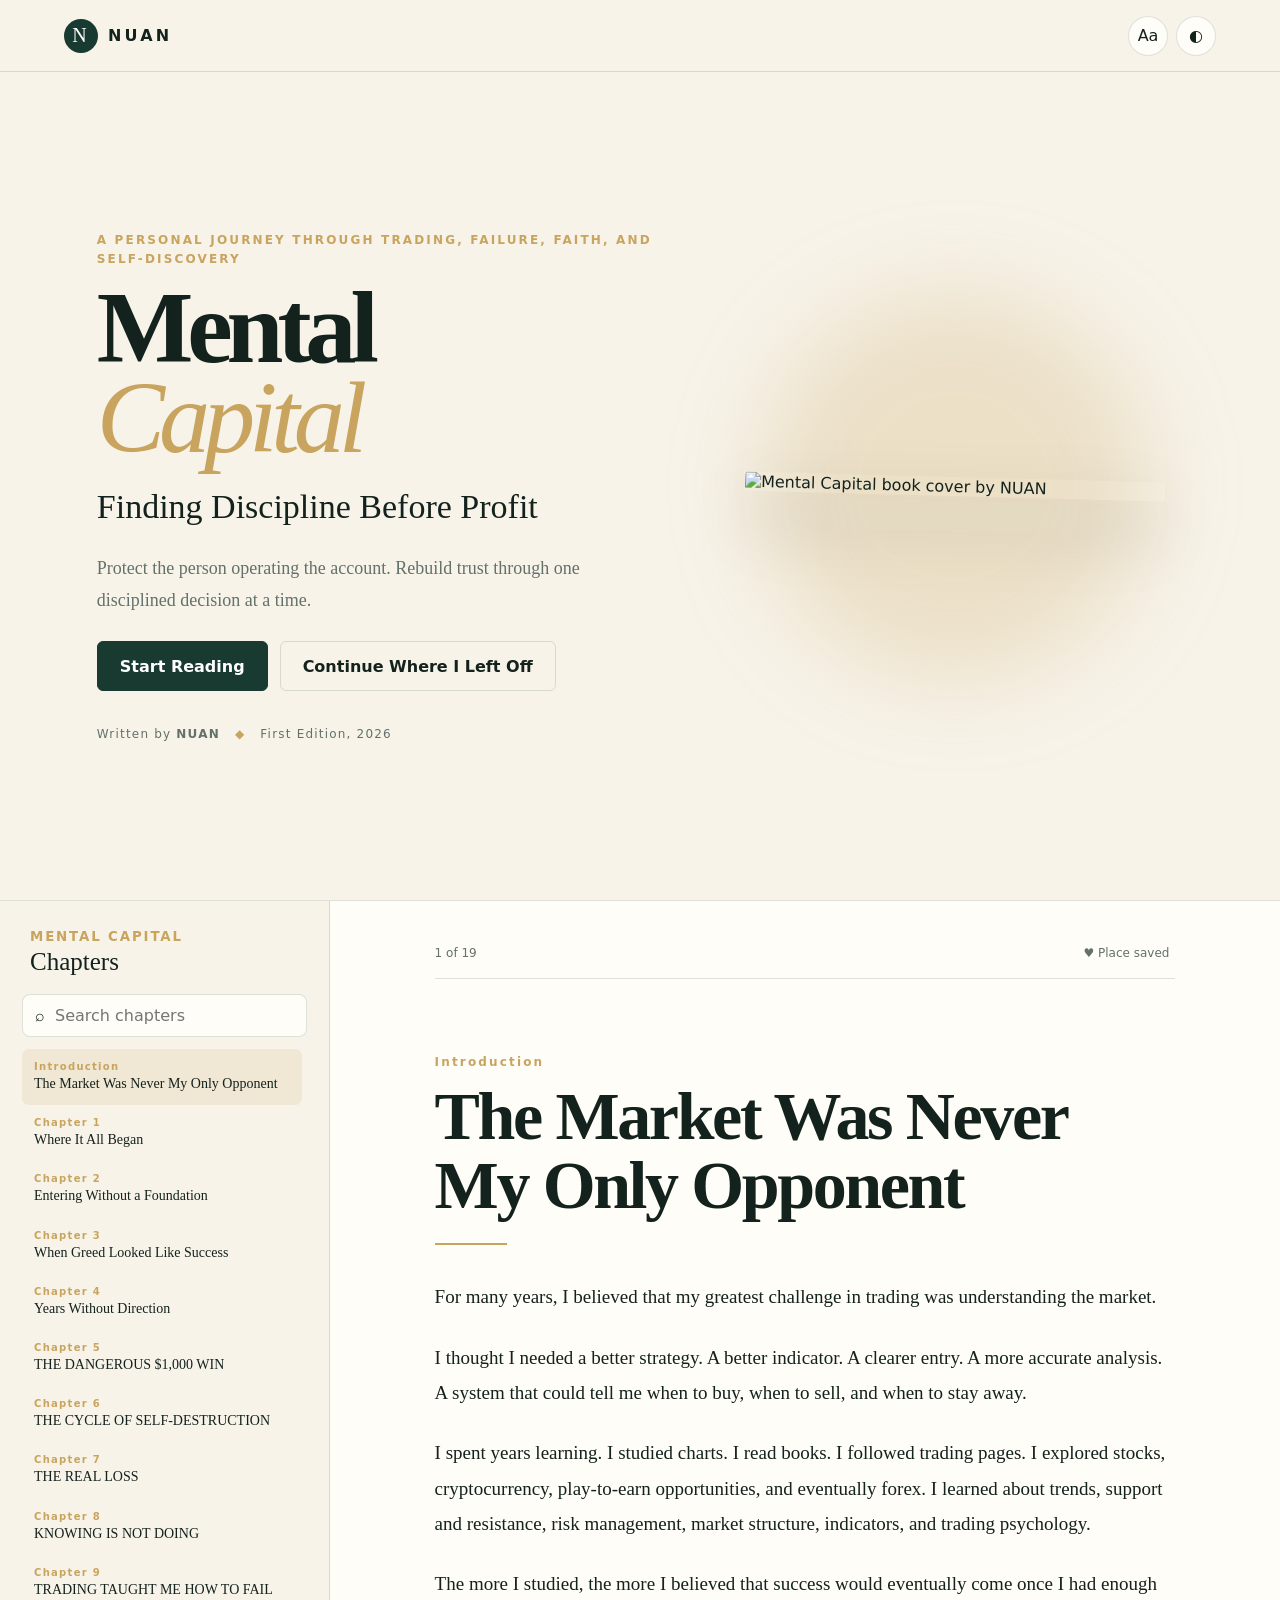
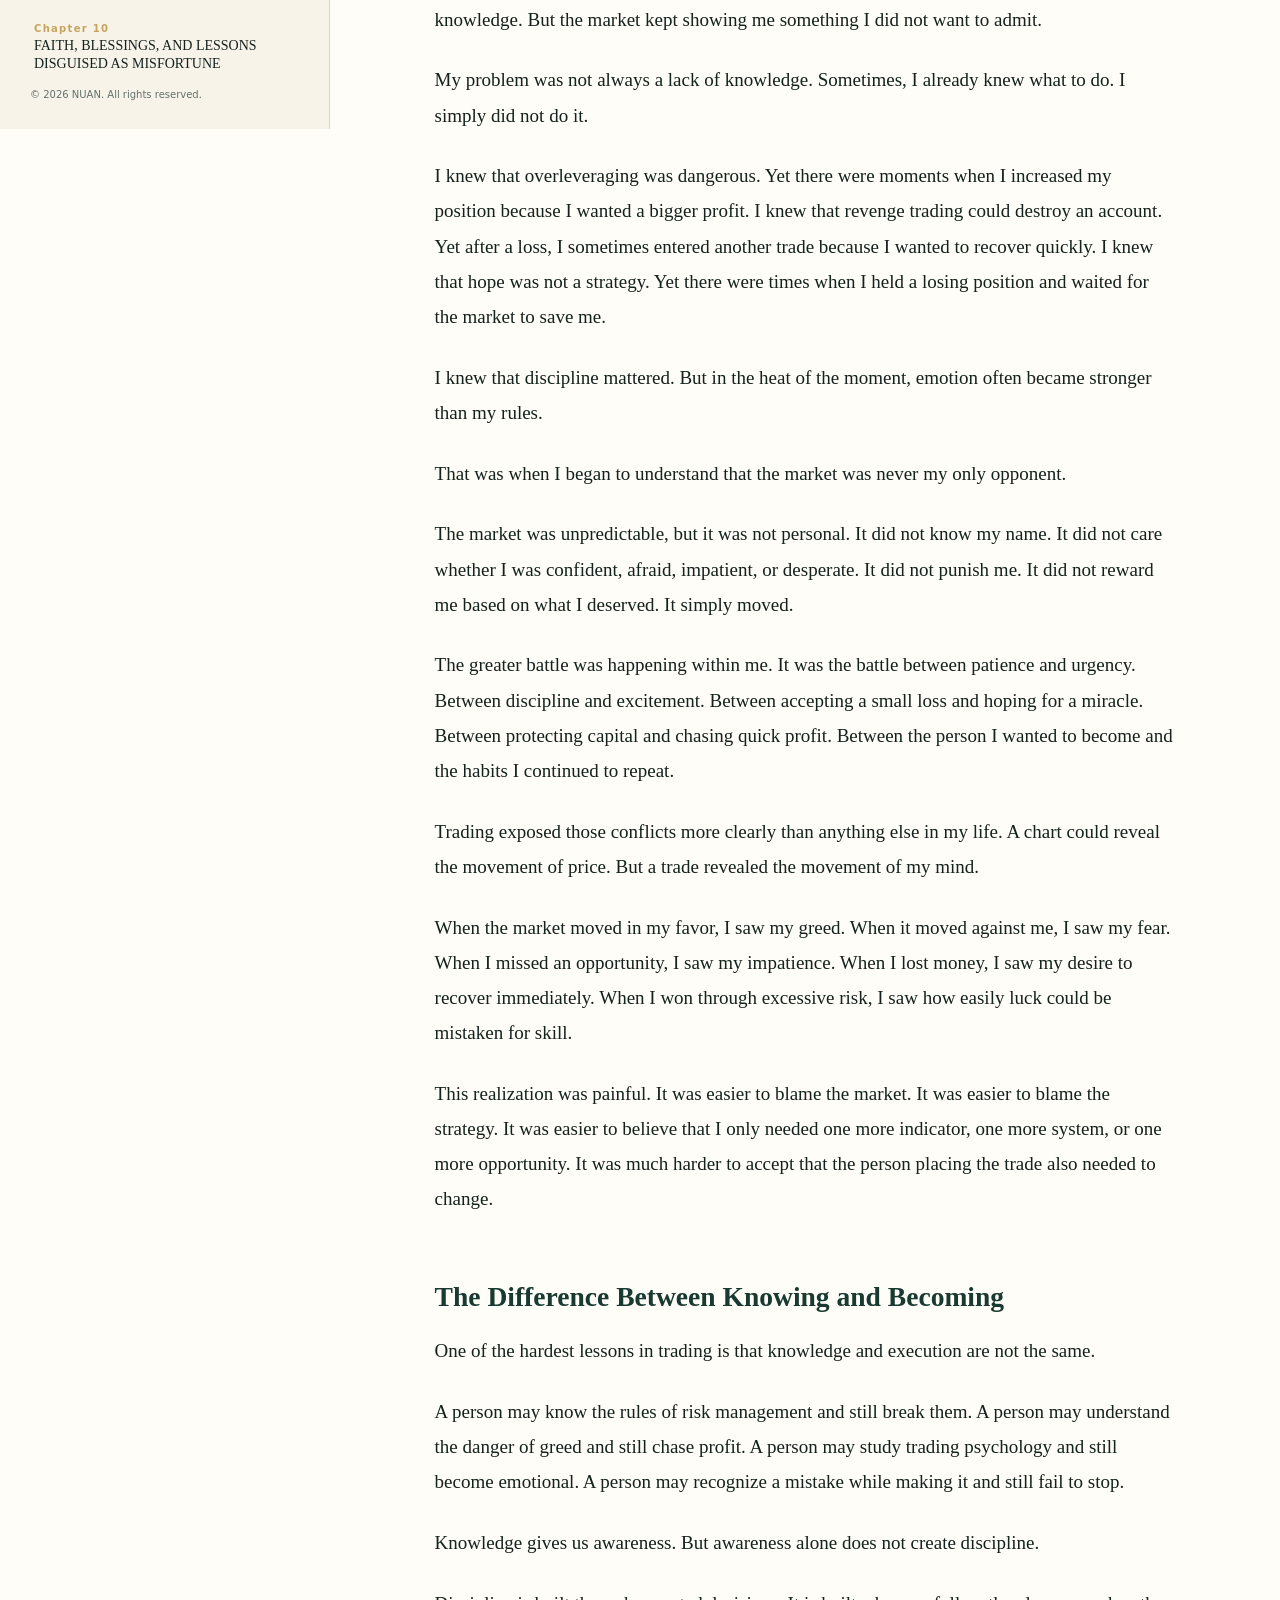
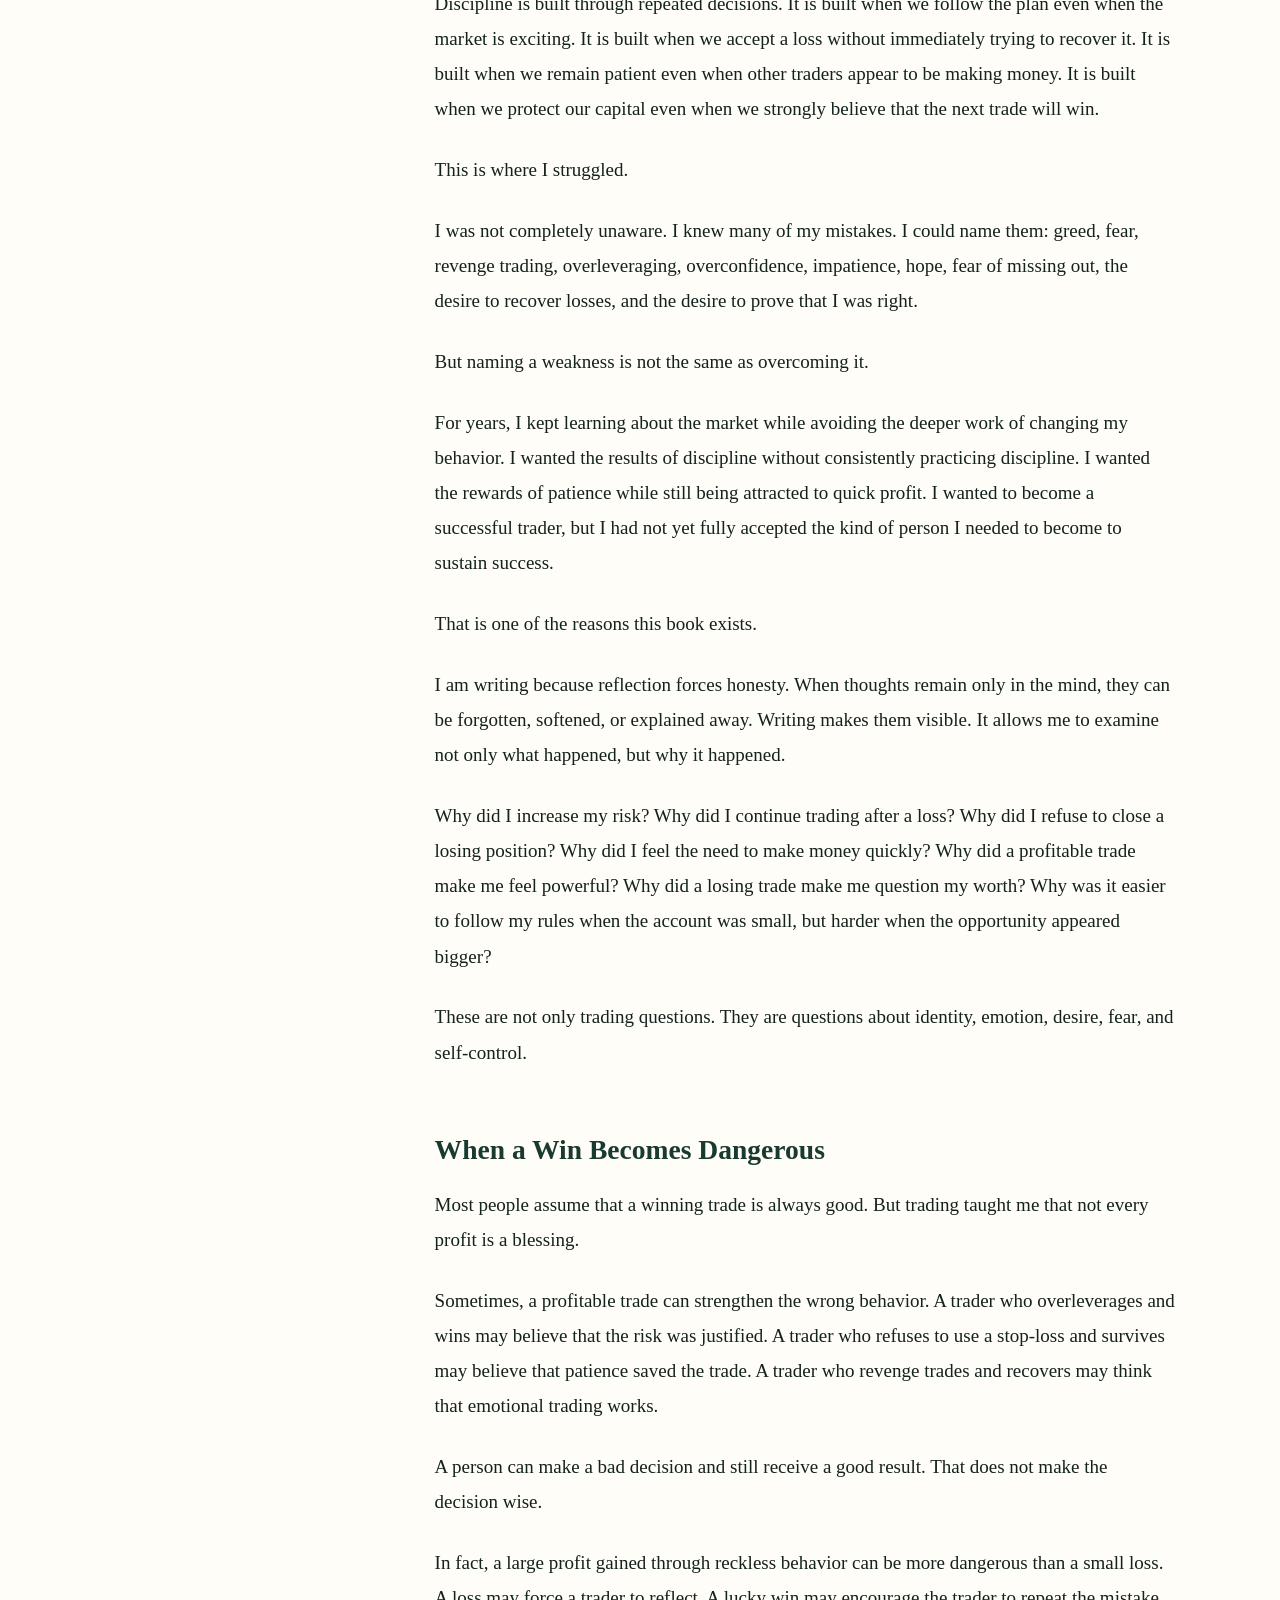
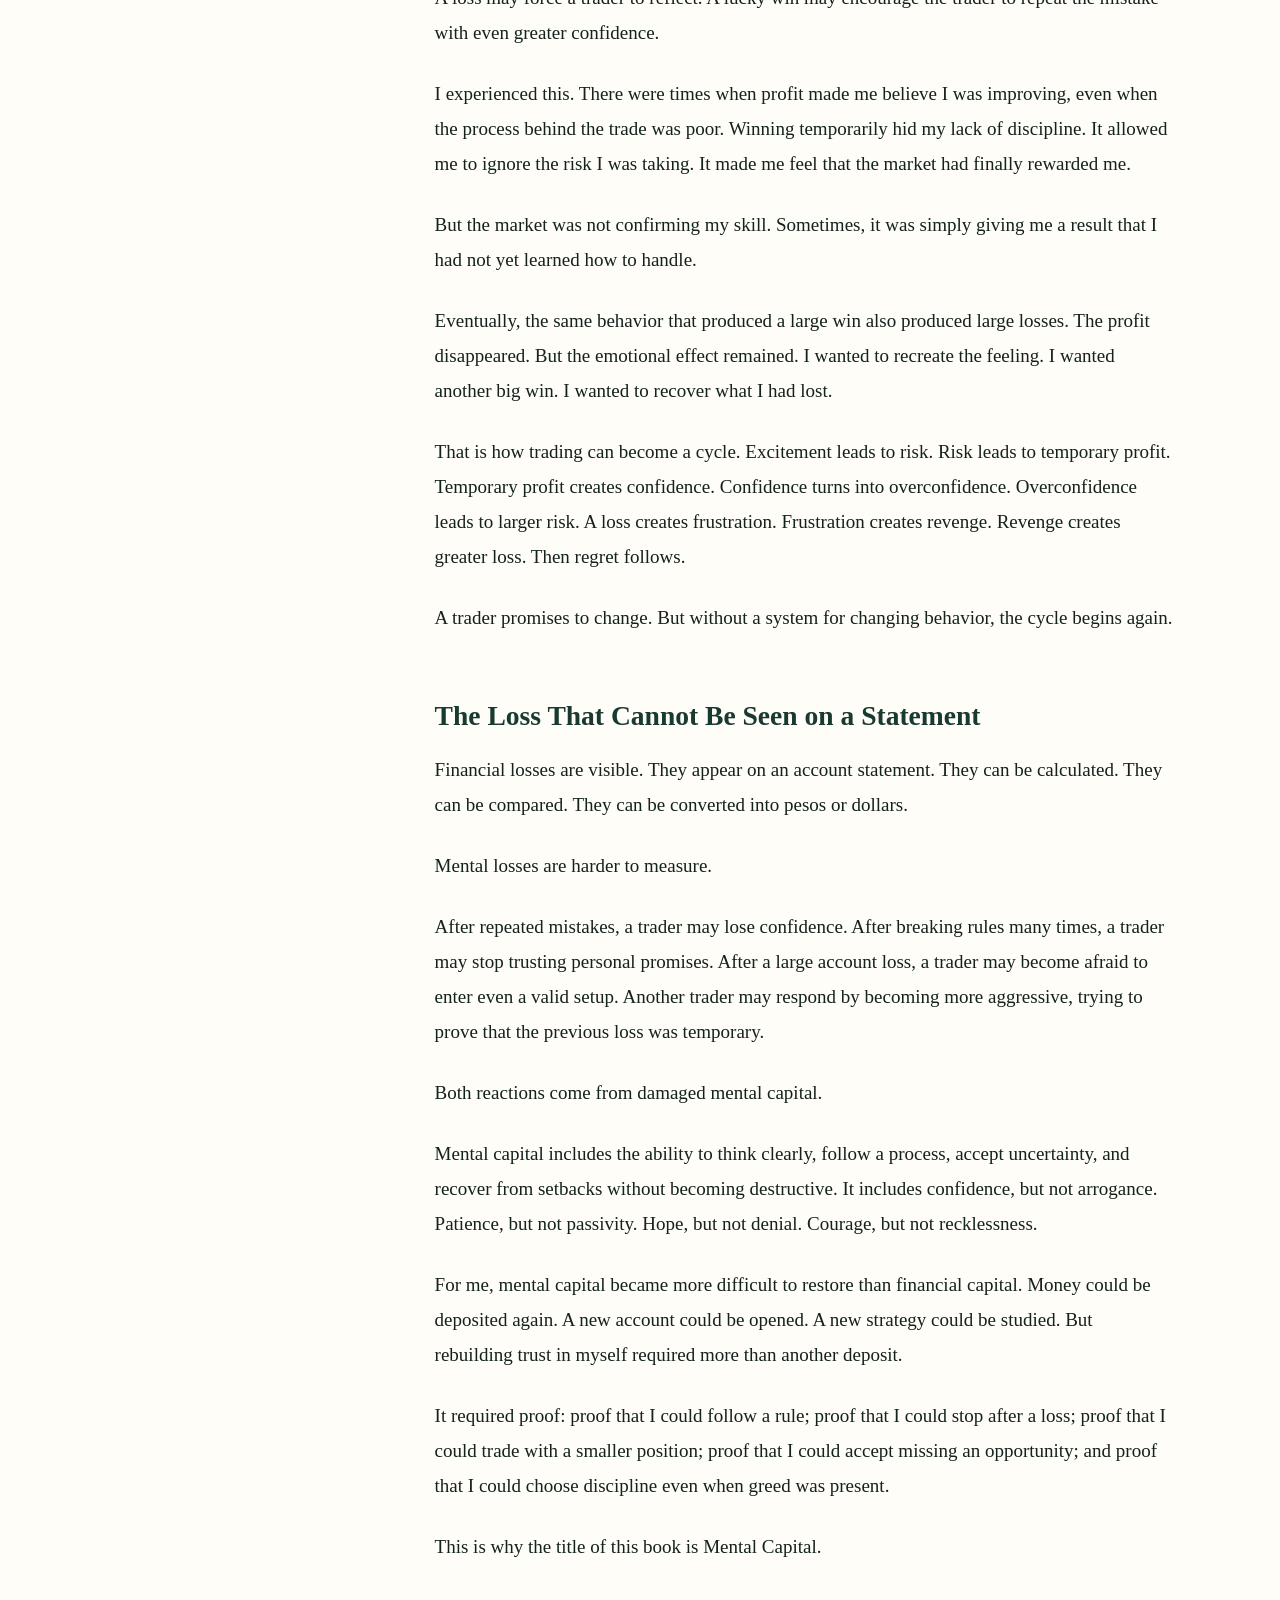
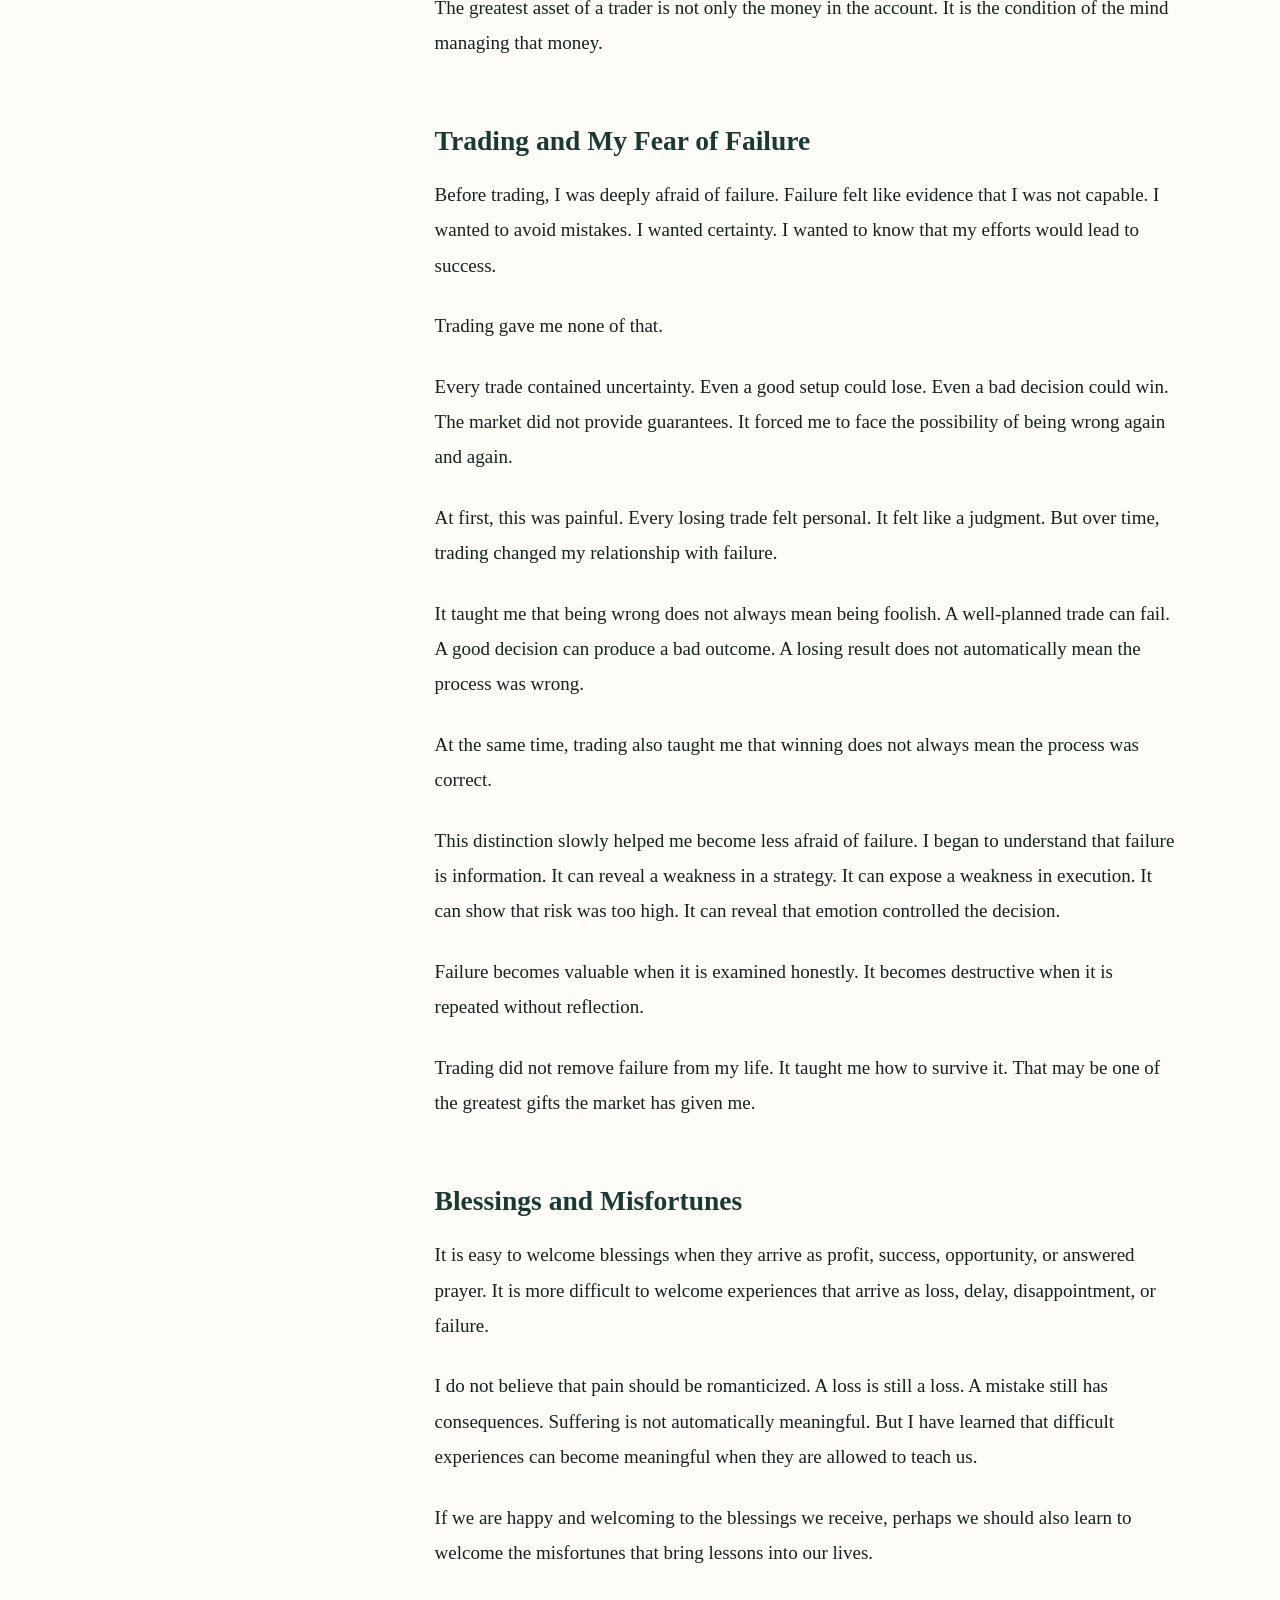
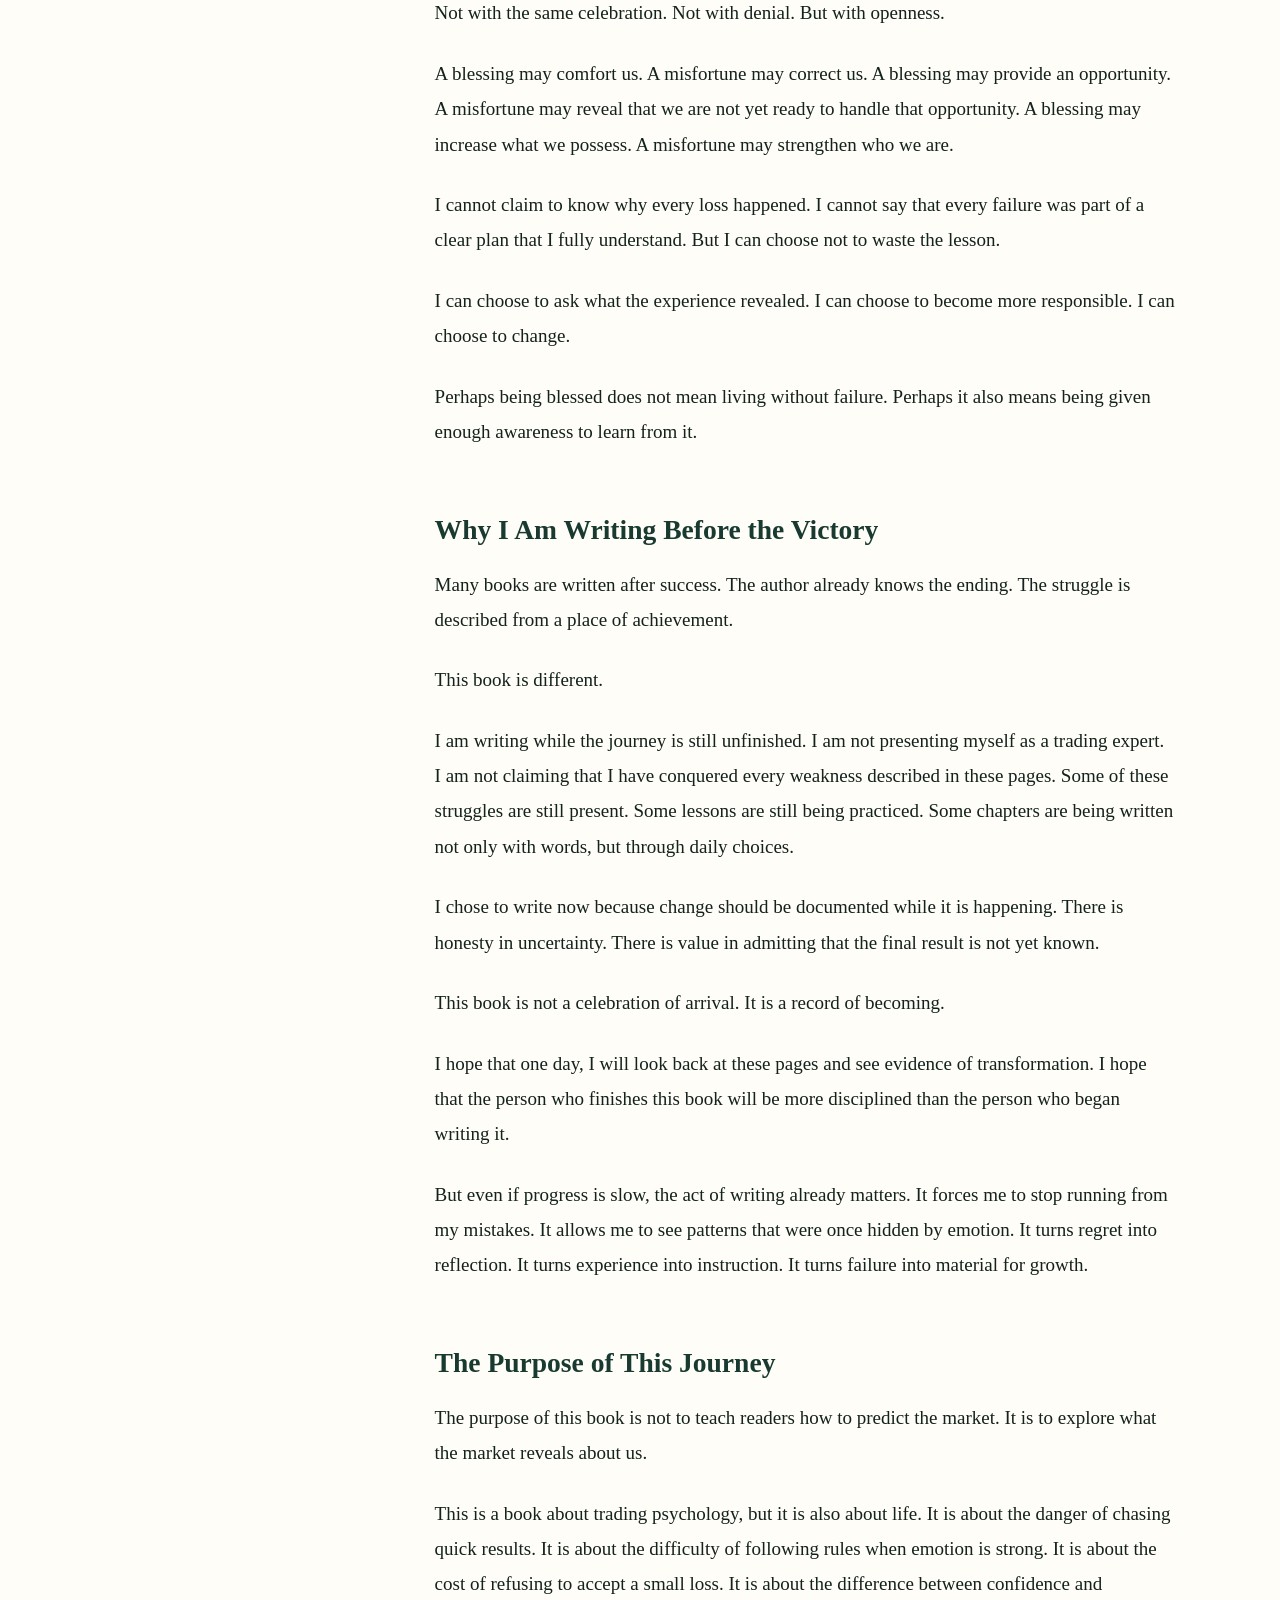
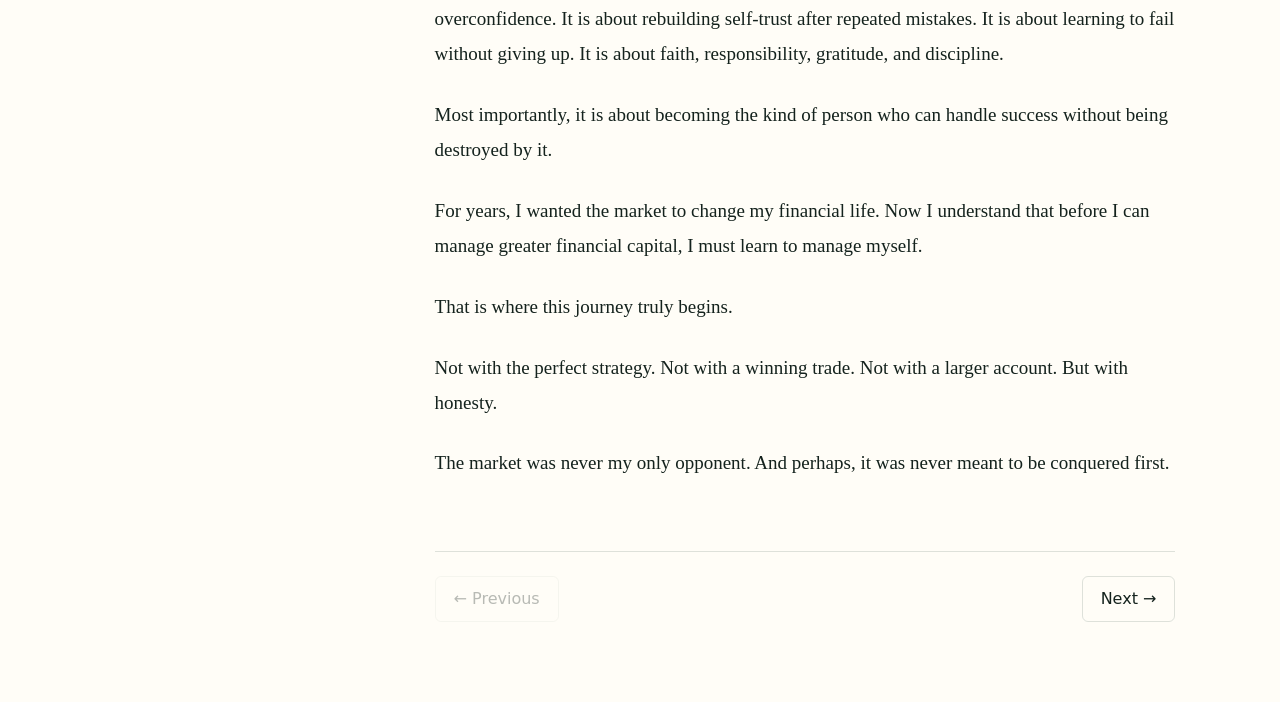
==== index.html @ dc2304c1 "Add files via upload" ====
<!doctype html>
<html lang="en">
<head>
  <meta charset="utf-8">
  <meta name="viewport" content="width=device-width,initial-scale=1">
  <meta name="theme-color" content="#152923">
  <meta name="description" content="Mental Capital: Finding Discipline Before Profit — an ebook by NUAN.">
  <title>Mental Capital — NUAN</title>
  <link rel="icon" href="assets/cover.png">
  <link rel="stylesheet" href="style.css">
</head>
<body>
  <div class="progress-track"><span id="readingProgress"></span></div>
  <header class="topbar">
    <button class="icon-button mobile-only" id="menuButton" aria-label="Open chapters">☰</button>
    <a class="brand" href="#home"><span>N</span><strong>NUAN</strong></a>
    <div class="top-actions">
      <button class="text-button" id="fontButton" aria-label="Change text size">Aa</button>
      <button class="icon-button" id="themeButton" aria-label="Toggle dark mode">◐</button>
    </div>
  </header>

  <main>
    <section class="hero" id="home">
      <div class="hero-copy">
        <p class="eyebrow">A PERSONAL JOURNEY THROUGH TRADING, FAILURE, FAITH, AND SELF-DISCOVERY</p>
        <h1>Mental <em>Capital</em></h1>
        <h2>Finding Discipline Before Profit</h2>
        <p class="hero-lead">Protect the person operating the account. Rebuild trust through one disciplined decision at a time.</p>
        <div class="hero-actions">
          <button class="primary-button" id="startReading">Start Reading</button>
          <button class="secondary-button" id="continueReading">Continue Where I Left Off</button>
        </div>
        <p class="author-line">Written by <strong>NUAN</strong> <span>◆</span> First Edition, 2026</p>
      </div>
      <div class="cover-wrap">
        <div class="cover-glow"></div>
        <img src="assets/cover.png" alt="Mental Capital book cover by NUAN">
      </div>
    </section>

    <section class="reader-shell" id="reader">
      <aside class="sidebar" id="sidebar">
        <div class="sidebar-head">
          <div><small>MENTAL CAPITAL</small><strong>Chapters</strong></div>
          <button class="icon-button mobile-only" id="closeMenu" aria-label="Close chapters">×</button>
        </div>
        <label class="search"><span>⌕</span><input id="searchInput" type="search" placeholder="Search chapters"></label>
        <nav id="toc"><button class="toc-item active" data-index="0">
          <span>Introduction</span>
          <strong>The Market Was Never My Only Opponent</strong>
        </button>
<button class="toc-item" data-index="1">
          <span>Chapter 1</span>
          <strong>Where It All Began</strong>
        </button>
<button class="toc-item" data-index="2">
          <span>Chapter 2</span>
          <strong>Entering Without a Foundation</strong>
        </button>
<button class="toc-item" data-index="3">
          <span>Chapter 3</span>
          <strong>When Greed Looked Like Success</strong>
        </button>
<button class="toc-item" data-index="4">
          <span>Chapter 4</span>
          <strong>Years Without Direction</strong>
        </button>
<button class="toc-item" data-index="5">
          <span>Chapter 5</span>
          <strong>THE DANGEROUS $1,000 WIN</strong>
        </button>
<button class="toc-item" data-index="6">
          <span>Chapter 6</span>
          <strong>THE CYCLE OF SELF-DESTRUCTION</strong>
        </button>
<button class="toc-item" data-index="7">
          <span>Chapter 7</span>
          <strong>THE REAL LOSS</strong>
        </button>
<button class="toc-item" data-index="8">
          <span>Chapter 8</span>
          <strong>KNOWING IS NOT DOING</strong>
        </button>
<button class="toc-item" data-index="9">
          <span>Chapter 9</span>
          <strong>TRADING TAUGHT ME HOW TO FAIL</strong>
        </button>
<button class="toc-item" data-index="10">
          <span>Chapter 10</span>
          <strong>FAITH, BLESSINGS, AND LESSONS DISGUISED AS MISFORTUNE</strong>
        </button>
<button class="toc-item" data-index="11">
          <span>Chapter 11</span>
          <strong>THE DECISION TO PAUSE</strong>
        </button>
<button class="toc-item" data-index="12">
          <span>Chapter 12</span>
          <strong>REDEFINING A WINNING TRADE</strong>
        </button>
<button class="toc-item" data-index="13">
          <span>Chapter 13</span>
          <strong>PROTECTING CAPITAL FROM THE PERSON HOLDING THE ACCOUNT</strong>
        </button>
<button class="toc-item" data-index="14">
          <span>Chapter 14</span>
          <strong>THE TRADER I AM BECOMING</strong>
        </button>
<button class="toc-item" data-index="15">
          <span>Epilogue</span>
          <strong>This Journey Is Still Being Written</strong>
        </button>
<button class="toc-item" data-index="16">
          <span>Back Matter</span>
          <strong>Reflection Journal &amp; Trading Commitment</strong>
        </button>
<button class="toc-item" data-index="17">
          <span>Acknowledgments</span>
          <strong>Acknowledgments</strong>
        </button>
<button class="toc-item" data-index="18">
          <span>About The Author</span>
          <strong>About The Author</strong>
        </button></nav>
        <p class="copyright">© 2026 NUAN. All rights reserved.</p>
      </aside>
      <div class="reading-panel">
        <div class="reader-toolbar">
          <span id="chapterCounter">1 of 19</span>
          <button id="bookmarkButton" class="bookmark-button">♡ Save place</button>
        </div>
        <div id="bookContent"><article class="book-section active" id="introduction" data-index="0">
              <header class="chapter-header">
                <span>Introduction</span>
                <h2>The Market Was Never My Only Opponent</h2>
                <i></i>
              </header>
              <div class="chapter-body"><p>For many years, I believed that my greatest challenge in trading was understanding the market.</p><p>I thought I needed a better strategy. A better indicator. A clearer entry. A more accurate analysis. A system that could tell me when to buy, when to sell, and when to stay away.</p><p>I spent years learning. I studied charts. I read books. I followed trading pages. I explored stocks, cryptocurrency, play-to-earn opportunities, and eventually forex. I learned about trends, support and resistance, risk management, market structure, indicators, and trading psychology.</p><p>The more I studied, the more I believed that success would eventually come once I had enough knowledge. But the market kept showing me something I did not want to admit.</p><p>My problem was not always a lack of knowledge. Sometimes, I already knew what to do. I simply did not do it.</p><p>I knew that overleveraging was dangerous. Yet there were moments when I increased my position because I wanted a bigger profit. I knew that revenge trading could destroy an account. Yet after a loss, I sometimes entered another trade because I wanted to recover quickly. I knew that hope was not a strategy. Yet there were times when I held a losing position and waited for the market to save me.</p><p>I knew that discipline mattered. But in the heat of the moment, emotion often became stronger than my rules.</p><p>That was when I began to understand that the market was never my only opponent.</p><p>The market was unpredictable, but it was not personal. It did not know my name. It did not care whether I was confident, afraid, impatient, or desperate. It did not punish me. It did not reward me based on what I deserved. It simply moved.</p><p>The greater battle was happening within me. It was the battle between patience and urgency. Between discipline and excitement. Between accepting a small loss and hoping for a miracle. Between protecting capital and chasing quick profit. Between the person I wanted to become and the habits I continued to repeat.</p><p>Trading exposed those conflicts more clearly than anything else in my life. A chart could reveal the movement of price. But a trade revealed the movement of my mind.</p><p>When the market moved in my favor, I saw my greed. When it moved against me, I saw my fear. When I missed an opportunity, I saw my impatience. When I lost money, I saw my desire to recover immediately. When I won through excessive risk, I saw how easily luck could be mistaken for skill.</p><p>This realization was painful. It was easier to blame the market. It was easier to blame the strategy. It was easier to believe that I only needed one more indicator, one more system, or one more opportunity. It was much harder to accept that the person placing the trade also needed to change.</p><h3>The Difference Between Knowing and Becoming</h3><p>One of the hardest lessons in trading is that knowledge and execution are not the same.</p><p>A person may know the rules of risk management and still break them. A person may understand the danger of greed and still chase profit. A person may study trading psychology and still become emotional. A person may recognize a mistake while making it and still fail to stop.</p><p>Knowledge gives us awareness. But awareness alone does not create discipline.</p><p>Discipline is built through repeated decisions. It is built when we follow the plan even when the market is exciting. It is built when we accept a loss without immediately trying to recover it. It is built when we remain patient even when other traders appear to be making money. It is built when we protect our capital even when we strongly believe that the next trade will win.</p><p>This is where I struggled.</p><p>I was not completely unaware. I knew many of my mistakes. I could name them: greed, fear, revenge trading, overleveraging, overconfidence, impatience, hope, fear of missing out, the desire to recover losses, and the desire to prove that I was right.</p><p>But naming a weakness is not the same as overcoming it.</p><p>For years, I kept learning about the market while avoiding the deeper work of changing my behavior. I wanted the results of discipline without consistently practicing discipline. I wanted the rewards of patience while still being attracted to quick profit. I wanted to become a successful trader, but I had not yet fully accepted the kind of person I needed to become to sustain success.</p><p>That is one of the reasons this book exists.</p><p>I am writing because reflection forces honesty. When thoughts remain only in the mind, they can be forgotten, softened, or explained away. Writing makes them visible. It allows me to examine not only what happened, but why it happened.</p><p>Why did I increase my risk? Why did I continue trading after a loss? Why did I refuse to close a losing position? Why did I feel the need to make money quickly? Why did a profitable trade make me feel powerful? Why did a losing trade make me question my worth? Why was it easier to follow my rules when the account was small, but harder when the opportunity appeared bigger?</p><p>These are not only trading questions. They are questions about identity, emotion, desire, fear, and self-control.</p><h3>When a Win Becomes Dangerous</h3><p>Most people assume that a winning trade is always good. But trading taught me that not every profit is a blessing.</p><p>Sometimes, a profitable trade can strengthen the wrong behavior. A trader who overleverages and wins may believe that the risk was justified. A trader who refuses to use a stop-loss and survives may believe that patience saved the trade. A trader who revenge trades and recovers may think that emotional trading works.</p><p>A person can make a bad decision and still receive a good result. That does not make the decision wise.</p><p>In fact, a large profit gained through reckless behavior can be more dangerous than a small loss. A loss may force a trader to reflect. A lucky win may encourage the trader to repeat the mistake with even greater confidence.</p><p>I experienced this. There were times when profit made me believe I was improving, even when the process behind the trade was poor. Winning temporarily hid my lack of discipline. It allowed me to ignore the risk I was taking. It made me feel that the market had finally rewarded me.</p><p>But the market was not confirming my skill. Sometimes, it was simply giving me a result that I had not yet learned how to handle.</p><p>Eventually, the same behavior that produced a large win also produced large losses. The profit disappeared. But the emotional effect remained. I wanted to recreate the feeling. I wanted another big win. I wanted to recover what I had lost.</p><p>That is how trading can become a cycle. Excitement leads to risk. Risk leads to temporary profit. Temporary profit creates confidence. Confidence turns into overconfidence. Overconfidence leads to larger risk. A loss creates frustration. Frustration creates revenge. Revenge creates greater loss. Then regret follows.</p><p>A trader promises to change. But without a system for changing behavior, the cycle begins again.</p><h3>The Loss That Cannot Be Seen on a Statement</h3><p>Financial losses are visible. They appear on an account statement. They can be calculated. They can be compared. They can be converted into pesos or dollars.</p><p>Mental losses are harder to measure.</p><p>After repeated mistakes, a trader may lose confidence. After breaking rules many times, a trader may stop trusting personal promises. After a large account loss, a trader may become afraid to enter even a valid setup. Another trader may respond by becoming more aggressive, trying to prove that the previous loss was temporary.</p><p>Both reactions come from damaged mental capital.</p><p>Mental capital includes the ability to think clearly, follow a process, accept uncertainty, and recover from setbacks without becoming destructive. It includes confidence, but not arrogance. Patience, but not passivity. Hope, but not denial. Courage, but not recklessness.</p><p>For me, mental capital became more difficult to restore than financial capital. Money could be deposited again. A new account could be opened. A new strategy could be studied. But rebuilding trust in myself required more than another deposit.</p><p>It required proof: proof that I could follow a rule; proof that I could stop after a loss; proof that I could trade with a smaller position; proof that I could accept missing an opportunity; and proof that I could choose discipline even when greed was present.</p><p>This is why the title of this book is Mental Capital.</p><p>The greatest asset of a trader is not only the money in the account. It is the condition of the mind managing that money.</p><h3>Trading and My Fear of Failure</h3><p>Before trading, I was deeply afraid of failure. Failure felt like evidence that I was not capable. I wanted to avoid mistakes. I wanted certainty. I wanted to know that my efforts would lead to success.</p><p>Trading gave me none of that.</p><p>Every trade contained uncertainty. Even a good setup could lose. Even a bad decision could win. The market did not provide guarantees. It forced me to face the possibility of being wrong again and again.</p><p>At first, this was painful. Every losing trade felt personal. It felt like a judgment. But over time, trading changed my relationship with failure.</p><p>It taught me that being wrong does not always mean being foolish. A well-planned trade can fail. A good decision can produce a bad outcome. A losing result does not automatically mean the process was wrong.</p><p>At the same time, trading also taught me that winning does not always mean the process was correct.</p><p>This distinction slowly helped me become less afraid of failure. I began to understand that failure is information. It can reveal a weakness in a strategy. It can expose a weakness in execution. It can show that risk was too high. It can reveal that emotion controlled the decision.</p><p>Failure becomes valuable when it is examined honestly. It becomes destructive when it is repeated without reflection.</p><p>Trading did not remove failure from my life. It taught me how to survive it. That may be one of the greatest gifts the market has given me.</p><h3>Blessings and Misfortunes</h3><p>It is easy to welcome blessings when they arrive as profit, success, opportunity, or answered prayer. It is more difficult to welcome experiences that arrive as loss, delay, disappointment, or failure.</p><p>I do not believe that pain should be romanticized. A loss is still a loss. A mistake still has consequences. Suffering is not automatically meaningful. But I have learned that difficult experiences can become meaningful when they are allowed to teach us.</p><p>If we are happy and welcoming to the blessings we receive, perhaps we should also learn to welcome the misfortunes that bring lessons into our lives.</p><p>Not with the same celebration. Not with denial. But with openness.</p><p>A blessing may comfort us. A misfortune may correct us. A blessing may provide an opportunity. A misfortune may reveal that we are not yet ready to handle that opportunity. A blessing may increase what we possess. A misfortune may strengthen who we are.</p><p>I cannot claim to know why every loss happened. I cannot say that every failure was part of a clear plan that I fully understand. But I can choose not to waste the lesson.</p><p>I can choose to ask what the experience revealed. I can choose to become more responsible. I can choose to change.</p><p>Perhaps being blessed does not mean living without failure. Perhaps it also means being given enough awareness to learn from it.</p><h3>Why I Am Writing Before the Victory</h3><p>Many books are written after success. The author already knows the ending. The struggle is described from a place of achievement.</p><p>This book is different.</p><p>I am writing while the journey is still unfinished. I am not presenting myself as a trading expert. I am not claiming that I have conquered every weakness described in these pages. Some of these struggles are still present. Some lessons are still being practiced. Some chapters are being written not only with words, but through daily choices.</p><p>I chose to write now because change should be documented while it is happening. There is honesty in uncertainty. There is value in admitting that the final result is not yet known.</p><p>This book is not a celebration of arrival. It is a record of becoming.</p><p>I hope that one day, I will look back at these pages and see evidence of transformation. I hope that the person who finishes this book will be more disciplined than the person who began writing it.</p><p>But even if progress is slow, the act of writing already matters. It forces me to stop running from my mistakes. It allows me to see patterns that were once hidden by emotion. It turns regret into reflection. It turns experience into instruction. It turns failure into material for growth.</p><h3>The Purpose of This Journey</h3><p>The purpose of this book is not to teach readers how to predict the market. It is to explore what the market reveals about us.</p><p>This is a book about trading psychology, but it is also about life. It is about the danger of chasing quick results. It is about the difficulty of following rules when emotion is strong. It is about the cost of refusing to accept a small loss. It is about the difference between confidence and overconfidence. It is about rebuilding self-trust after repeated mistakes. It is about learning to fail without giving up. It is about faith, responsibility, gratitude, and discipline.</p><p>Most importantly, it is about becoming the kind of person who can handle success without being destroyed by it.</p><p>For years, I wanted the market to change my financial life. Now I understand that before I can manage greater financial capital, I must learn to manage myself.</p><p>That is where this journey truly begins.</p><p>Not with the perfect strategy. Not with a winning trade. Not with a larger account. But with honesty.</p><p>The market was never my only opponent. And perhaps, it was never meant to be conquered first.</p></div>
            </article>
<article class="book-section" id="chapter-1" data-index="1">
              <header class="chapter-header">
                <span>Chapter 1</span>
                <h2>Where It All Began</h2>
                <i></i>
              </header>
              <div class="chapter-body"><p>The First Investment Was Curiosity</p><blockquote>“Before I invested money, I invested attention.”</blockquote><p>My journey into the financial markets did not begin with forex.</p><p>It did not begin with leverage, candlestick patterns, or the desire to become a full-time trader.</p><p>It began with curiosity.</p><p>In 2019, I became interested in investing through the Philippine Stock Exchange.</p><p>At that time, my understanding of the market was still simple. I knew that people could buy shares of companies and possibly earn through capital appreciation or dividends. The idea that money could grow through ownership fascinated me.</p><p>I was not yet chasing fast profits.</p><p>I was trying to understand how investing worked.</p><p>The Philippine Stock Exchange became my first introduction to the world of financial markets. I began learning about listed companies, stock prices, long-term investing, and the importance of patience.</p><p>Compared with the trading decisions I would make in later years, my beginning was quieter.</p><p>There was less urgency.</p><p>There was no constant pressure to enter and exit.</p><p>There was no strong temptation to multiply an account within a few days.</p><p>Investing seemed slower, but it also felt more understandable.</p><p>I could look at a company and ask what it did, how it earned money, and whether it might still be valuable years later.</p><p>Without realizing it, I was already learning one of the most important principles in finance:</p><p>Growth usually takes time.</p><p>Unfortunately, this principle would become harder to follow once I became exposed to faster markets.</p><h3>The Beginning of a New Interest</h3><p>Then the pandemic came.</p><p>Life changed for almost everyone.</p><p>People stayed at home.</p><p>More time was spent online.</p><p>Social media became one of the main ways people learned, connected, and discovered new opportunities.</p><p>During that period, I found a trading page that is now known as Trading Den PH.</p><p>I began reading its posts.</p><p>The more I read, the more interested I became.</p><p>Trading seemed more active than investing.</p><p>It offered the possibility of earning from short-term market movements.</p><p>It introduced a different way of thinking about charts, prices, and opportunities.</p><p>I bought some of their books and continued reading their content.</p><p>I wanted to understand how traders made decisions.</p><p>I became curious about technical analysis.</p><p>I started seeing charts not only as moving prices, but as something that might be interpreted.</p><p>Every candle seemed to contain information.</p><p>Every pattern seemed to hold a possible opportunity.</p><p>Every lesson made trading appear more learnable.</p><p>The more I studied, the more I began to believe that perhaps I could do it too.</p><p>At that time, I thought learning enough information would eventually make me successful.</p><p>I believed that knowledge would naturally lead to good decisions.</p><p>I had not yet learned that knowing and executing are two different skills.</p><h3>The Excitement of Discovery</h3><p>There is a special kind of excitement that comes with discovering trading for the first time.</p><p>The charts are unfamiliar, but they are also fascinating.</p><p>A beginner begins to see possibilities everywhere.</p><p>A market that once looked random starts to appear understandable.</p><p>Terms such as support, resistance, trend, breakout, entry, and stop-loss create the impression that trading can be reduced to a series of rules.</p><p>The idea is comforting.</p><p>Study enough.</p><p>Find a strategy.</p><p>Follow the setup.</p><p>Earn money.</p><p>It sounds simple.</p><p>But trading is often simplest before real money, emotion, and uncertainty become involved.</p><p>At the beginning, I focused mainly on learning.</p><p>I did not yet fully understand the psychological pressure that trading would create.</p><p>I had not experienced the urge to recover a loss.</p><p>I had not yet seen how quickly confidence could turn into greed.</p><p>I did not know how difficult it would be to wait when I wanted immediate results.</p><p>I was learning about the market, but I had not yet learned how the market could expose the person placing the trade.</p><h3>Curiosity as the First Capital</h3><p>Looking back, I realize that my first real investment was not money.</p><p>It was attention.</p><p>I spent time reading.</p><p>I purchased books.</p><p>I followed discussions.</p><p>I tried to understand unfamiliar concepts.</p><p>I asked questions.</p><p>I observed.</p><p>Curiosity led me into the financial world before profit became my main concern.</p><p>That curiosity was valuable.</p><p>It created a willingness to learn.</p><p>It allowed me to enter a field that initially seemed complicated.</p><p>It gave me enough interest to continue even after losing trades and disappointing results.</p><p>But curiosity has limits.</p><p>It can open the door, but it cannot create discipline by itself.</p><p>A curious person may continue learning while still repeating the same mistakes.</p><p>A knowledgeable person may understand risk but continue taking excessive positions.</p><p>A trader may know the correct action but still choose the emotionally satisfying one.</p><p>Curiosity began my journey.</p><p>Character would determine what happened next.</p><h3>The Illusion of Progress</h3><p>During the early stages of learning, it is easy to confuse information with progress.</p><p>Finishing a book feels productive.</p><p>Understanding a new concept feels like improvement.</p><p>Watching educational content creates the feeling that we are moving closer to mastery.</p><p>These activities are useful.</p><p>But they can also create an illusion.</p><p>We may believe we are becoming better traders simply because we know more terms.</p><p>We may collect strategies without learning how to execute one consistently.</p><p>We may study risk management without actually limiting risk.</p><p>We may learn about psychology while continuing to trade emotionally.</p><p>I would eventually experience this gap repeatedly.</p><p>I was learning.</p><p>But I was not always changing.</p><p>There is a difference between adding knowledge and building behavior.</p><p>Knowledge is stored in the mind.</p><p>Behavior is revealed through action.</p><p>This difference becomes visible only when real pressure appears.</p><p>It is easy to say that we will follow a stop-loss before the trade begins.</p><p>It is more difficult when the position is losing and we still believe it might reverse.</p><p>It is easy to promise that we will not overtrade.</p><p>It is harder after a loss when we feel the need to recover.</p><p>It is easy to understand patience.</p><p>It is harder to practice it while watching other people post profits online.</p><p>My early learning gave me a foundation of ideas.</p><p>But it did not yet give me the emotional discipline required to use them.</p><h3>What I Thought Trading Would Give Me</h3><p>At the beginning, trading seemed to represent opportunity.</p><p>It appeared to offer more control over income.</p><p>It looked like a skill that could be learned independently.</p><p>There was something attractive about the possibility of earning through analysis and decision-making.</p><p>Trading did not seem limited by a fixed salary.</p><p>It did not require waiting for a promotion.</p><p>It appeared to reward skill directly.</p><p>The better the trader became, the more the trader could earn.</p><p>That belief made the journey exciting.</p><p>But it also created unrealistic expectations.</p><p>I began to imagine the benefits before understanding the cost.</p><p>I saw the possibility of profit before fully appreciating the discipline required to protect capital.</p><p>I saw the freedom trading might provide before understanding the mental pressure it could create.</p><p>I saw successful outcomes without yet understanding how many losses, mistakes, and years of practice might come first.</p><p>This is common among beginners.</p><p>We are often introduced to trading through potential.</p><p>We discover the reality later.</p><h3>The First Lesson in Patience</h3><p>Investing in the Philippine Stock Exchange introduced me to patience before I understood its value.</p><p>Long-term investing required waiting.</p><p>Prices did not always move quickly.</p><p>Results were not immediate.</p><p>Growth depended on time, business performance, and market conditions.</p><p>At the time, slow movement could feel less exciting.</p><p>Later, I would realize that slow growth often protects people from their own emotions.</p><p>When the market becomes faster, decisions also become faster.</p><p>When leverage becomes available, mistakes become more expensive.</p><p>When profits appear quickly, greed becomes easier to justify.</p><p>When losses happen quickly, fear and revenge become more powerful.</p><p>My early experience in investing quietly taught me that not everything valuable must happen immediately.</p><p>But I did not fully carry that lesson into the faster markets I later entered.</p><p>I wanted the rewards of long-term growth while becoming increasingly attracted to short-term results.</p><p>That conflict would follow me for years.</p><h3>The Psychology Behind the Beginning</h3><p>Curiosity is one of the healthiest reasons to begin learning.</p><p>It encourages exploration without immediately demanding results.</p><p>However, curiosity can slowly become expectation.</p><p>Expectation can become pressure.</p><p>Pressure can become impatience.</p><p>A person may begin by wanting to understand the market and later feel that all the time spent learning must quickly produce income.</p><p>This can create a dangerous thought:</p><blockquote>“I have studied long enough. I should be earning already.”</blockquote><p>Once this belief appears, the trader may begin forcing opportunities.</p><p>The market becomes something that must repay the trader for time, effort, and frustration.</p><p>But the market does not owe anyone a profit.</p><p>Learning does not create entitlement.</p><p>Time spent studying does not guarantee immediate success.</p><p>Knowledge improves preparation, but uncertainty remains.</p><p>A trader must still develop judgment, patience, risk control, and emotional stability.</p><p>The market does not reward effort in the same way that a school rewards completed assignments.</p><p>A person can study for years and still lose money through poor execution.</p><p>This can feel unfair.</p><p>But trading is not designed to be fair.</p><p>It is designed around probability, risk, and decision-making.</p><p>Understanding this would take me much longer than learning the basic terminology.</p><h3>Trading Lesson: Learning Is Not the Same as Readiness</h3><p>A beginner can understand a concept without being ready to risk money.</p><p>Reading about an asset does not automatically create a foundation.</p><p>Watching other people trade does not create personal competence.</p><p>Purchasing a course or book does not guarantee that the lesson has been absorbed.</p><p>Before entering a market, a trader should be able to answer several basic questions:</p><p>What am I trading?</p><p>Why am I entering?</p><p>What conditions would prove that my idea is wrong?</p><p>How much am I willing to lose?</p><p>What will I do after a losing trade?</p><p>What will stop me from increasing my risk emotionally?</p><p>In my early years, I was more focused on possible profit than on these questions.</p><p>I was building knowledge, but my process was incomplete.</p><h3>Life Lesson: Beginnings Do Not Need to Be Perfect</h3><p>I did not begin with a complete plan.</p><p>I did not know where the journey would lead.</p><p>I only knew that I was interested.</p><p>That was enough to begin learning.</p><p>Many people delay growth because they believe they must understand everything before starting.</p><p>But curiosity often comes before clarity.</p><p>The first step does not need to reveal the entire path.</p><p>However, once we begin, we must remain humble enough to recognize what we still do not know.</p><p>Curiosity should lead to learning.</p><p>Learning should lead to practice.</p><p>Practice should lead to reflection.</p><p>Reflection should lead to change.</p><p>Without change, learning can become only another form of preparation without progress.</p><h3>What I Understand Now</h3><p>When I look back at 2019, I do not see a foolish beginner.</p><p>I see someone who was opening a new door.</p><p>I see a person discovering that money, markets, and personal decisions were connected.</p><p>I see someone who did not yet know how difficult the journey would become.</p><p>I also see the beginning of an interest that would shape my relationship with failure, discipline, and personal responsibility.</p><p>My early experience with investing was not wasted.</p><p>It gave me a slower and more patient introduction to the market.</p><p>The books I bought were not wasted.</p><p>The posts I read were not wasted.</p><p>The time I spent learning was not wasted.</p><p>But knowledge alone was never supposed to be the final destination.</p><p>It was only the beginning.</p><p>The market would eventually require more than information.</p><p>It would require emotional control.</p><p>It would require humility.</p><p>It would require acceptance.</p><p>It would require me to become someone different from the person who first became curious in 2019.</p><h3>Letter to My Younger Self</h3><p>Dear Nuan of 2019,</p><p>You are entering a world that will challenge you in ways you cannot yet understand.</p><p>You believe you are learning about money.</p><p>You are.</p><p>But you will also learn about patience, fear, greed, responsibility, and failure.</p><p>Do not rush to prove that you understand the market.</p><p>Remain a student.</p><p>Do not measure your progress only through profit.</p><p>Some of the most important growth will not appear in your account balance.</p><p>You will make mistakes.</p><p>You will sometimes ignore what you already know.</p><p>You will win trades that you did not deserve to win and lose trades that you executed correctly.</p><p>Learn to separate the decision from the result.</p><p>Most importantly, do not lose the curiosity that brought you here.</p><p>Let it mature into wisdom.</p><p>The market will not only teach you how money moves.</p><p>It will show you how your mind moves when money is at risk.</p><p>Pay attention.</p><h3>—Nuan</h3><h3>Reflection Questions</h3><p>What first attracted me to trading or investing?</p><p>Was I initially more interested in learning, earning, or both?</p><p>What expectations did I have when I started?</p><p>Did I believe that knowledge alone would make me successful?</p><p>Which lessons from my earliest experience did I later ignore?</p><p>Am I currently learning to improve my execution, or only collecting more information?</p><p>What does being truly ready to trade mean to me now?</p><h3>Journal Prompt</h3><p>Complete the following statement honestly:</p><p>Then write about the difference between those two answers.</p><blockquote>“When I first entered the market, I believed trading would give me __________. Today, I understand that trading requires me to become __________.”</blockquote><h3>Personal Commitment</h3><p>I will remain curious, but I will not confuse curiosity with competence.</p><p>I will continue learning, but I will measure growth through behavior.</p><p>I will not rush to risk money simply because I understand a concept.</p><p>I will respect the difference between knowing, practicing, and becoming ready.</p><h3>Prayer</h3><p>Lord,</p><p>Thank You for giving me the curiosity to begin.</p><p>Help me remain humble as I learn.</p><p>Protect me from believing that knowledge makes me invincible.</p><p>Teach me to value preparation, patience, and responsible action.</p><p>May every lesson I receive shape not only the way I trade, but also the person I am becoming.</p><p>Give me wisdom to recognize what I know, honesty to admit what I do not know, and discipline to act responsibly with what has been entrusted to me.</p><p>Amen.</p><h3>Chapter Summary</h3><p>I entered the market through curiosity. Investing introduced me to patience. Trading education introduced me to possibility. But the years that followed would teach me that information alone could not protect me. Before I could become a better trader, I would have to become a better decision-maker. And before I could build financial capital, I would first have to understand the mind responsible for managing it.</p></div>
            </article>
<article class="book-section" id="chapter-2" data-index="2">
              <header class="chapter-header">
                <span>Chapter 2</span>
                <h2>Entering Without a Foundation</h2>
                <i></i>
              </header>
              <div class="chapter-body"><p>My First Experience with Crypto</p><blockquote>“Excitement can open the door, but only preparation can keep us from getting lost.”</blockquote><p>After learning about investing through the Philippine Stock Exchange, my attention eventually shifted toward cryptocurrency.</p><p>Bitcoin.</p><p>Ethereum.</p><p>Digital assets.</p><p>A market that seemed faster, more exciting, and filled with possibility.</p><p>Crypto felt different from traditional investing.</p><p>It moved quickly.</p><p>It was discussed everywhere.</p><p>Stories of people earning large amounts spread easily online.</p><p>Prices could rise dramatically within a short period.</p><p>The market was open twenty-four hours a day, seven days a week.</p><p>There was always movement.</p><p>Always a new coin.</p><p>Always a new opportunity.</p><p>Always a reason to check the chart again.</p><p>For someone already curious about financial markets, crypto was difficult to ignore.</p><p>I became interested.</p><p>But even then, I knew something important.</p><p>I did not yet have a strong foundation.</p><p>I did not fully understand market cycles, risk management, position sizing, volatility, or the psychological pressure of trading an asset that could move sharply in either direction.</p><p>I knew I was not ready.</p><p>Still, I entered.</p><p>And I lost.</p><h3>Knowing I Was Not Ready</h3><p>One of the most uncomfortable truths about my early crypto experience is that I cannot say I was completely unaware.</p><p>Part of me already knew that I lacked preparation.</p><p>I understood that I had more to learn.</p><p>I knew that interest was not the same as competence.</p><p>I knew that seeing other people earn did not mean I would automatically earn too.</p><p>Yet I still wanted to participate.</p><p>This is one of the most common conflicts in trading.</p><p>The mind says: “You are not ready.”</p><p>But emotion says: “What if the opportunity disappears?”</p><p>The possibility of missing a profit can feel more painful than the possibility of losing money.</p><p>That is how fear of missing out begins.</p><p>It does not always appear as obvious panic.</p><p>Sometimes, it sounds reasonable.</p><blockquote>“I will only try a small amount.”</blockquote><blockquote>“I can learn while I trade.”</blockquote><blockquote>“This asset has already gone up so much. Maybe it will continue.”</blockquote><blockquote>“Everyone is talking about it.”</blockquote><blockquote>“I do not want to be left behind.”</blockquote><p>These thoughts make participation feel urgent.</p><p>Preparation begins to feel optional.</p><h3>The Attraction of a Fast Market</h3><p>Crypto introduced me to a different emotional experience.</p><p>In long-term investing, patience was expected.</p><p>In crypto, speed seemed normal.</p><p>Prices could change significantly within minutes or hours.</p><p>A green candle could create excitement.</p><p>A sudden drop could create fear.</p><p>News, rumors, social media posts, and market sentiment could influence decisions quickly.</p><p>This environment made it easier to react emotionally.</p><p>When prices rose, it seemed dangerous to wait.</p><p>When prices fell, it seemed dangerous to stay.</p><p>The market constantly created the feeling that something important was happening.</p><p>That feeling can become addictive.</p><p>A trader or investor may begin checking prices repeatedly.</p><p>Every movement seems meaningful.</p><p>Every opportunity seems temporary.</p><p>Every delay feels costly.</p><p>The market does not need to force us to act.</p><p>Urgency does that for us.</p><h3>Learning While Risking</h3><p>At the time, part of me believed that experience itself would become my teacher.</p><p>There is truth in that.</p><p>Real experience can teach lessons that books cannot fully explain.</p><p>But learning through experience does not mean risking without structure.</p><p>There is a difference between deliberate practice and emotional experimentation.</p><p>Deliberate practice includes limits.</p><p>It involves small risk.</p><p>It has a clear purpose.</p><p>It allows mistakes without creating unnecessary damage.</p><p>Emotional experimentation is different.</p><p>It often begins with uncertainty and continues through hope.</p><p>The person enters without a complete plan and depends on the market to provide a good outcome.</p><p>That was one of my early mistakes.</p><p>I wanted experience, but I did not yet understand how to create a safe learning environment.</p><p>I entered the market before defining what I was trying to learn.</p><p>I risked money before building a process for managing that risk.</p><p>I focused on the opportunity but not enough on the conditions that would prove my decision wrong.</p><h3>The First Losses</h3><p>Losing in crypto was painful, but it was also revealing.</p><p>The loss itself was financial.</p><p>The meaning I gave to it was emotional.</p><p>I began questioning whether I understood the market at all.</p><p>I wondered whether I had entered too late.</p><p>I wondered whether I had chosen the wrong asset.</p><p>I wondered whether I should wait, sell, buy more, or simply accept the loss.</p><p>Without a clear foundation, every decision became difficult.</p><p>A plan provides direction before emotion becomes strong.</p><p>Without a plan, the trader must decide while already afraid.</p><p>That is dangerous.</p><p>When the position is profitable, greed can influence the decision.</p><p>When it is losing, hope can influence the decision.</p><p>When the market becomes volatile, fear can influence the decision.</p><p>Without predetermined rules, the loudest emotion often becomes the strategy.</p><h3>The Cost of Entering Too Early</h3><p>Entering before being ready does not always produce an immediate disaster.</p><p>Sometimes, beginners win.</p><p>That can be even more dangerous.</p><p>An early win may create confidence before skill is developed.</p><p>It may convince the person that preparation is unnecessary.</p><p>It may encourage larger positions.</p><p>It may make luck look like understanding.</p><p>My early losses in crypto were painful, but they also exposed the weakness of my foundation.</p><p>They showed me that enthusiasm could not replace structure.</p><p>They reminded me that a market does not become safer simply because it is popular.</p><p>They revealed that I had entered because I wanted to participate, not because I had a complete process.</p><p>The loss was not only about choosing the wrong time or asset.</p><p>It was about entering without clearly knowing how much I was willing to lose, why I was buying, how long I intended to hold, what would make me exit, and how I would respond if the market moved against me.</p><h3>Fear of Missing Out</h3><p>Fear of missing out, or FOMO, is often discussed as though it were only a beginner’s mistake.</p><p>It is not.</p><p>Even experienced traders can feel it.</p><p>FOMO is the fear that an opportunity will disappear before we can benefit from it.</p><p>It creates pressure to act quickly.</p><p>It makes waiting feel irresponsible.</p><p>It changes the question from “Is this a good decision?” to “What if I miss the move?”</p><p>The second question is emotionally powerful because it focuses on imagined regret.</p><p>The trader does not want to become the person who watched an asset rise without participating.</p><p>But FOMO hides an important truth:</p><p>Missing an opportunity does not damage an account.</p><p>Forcing an opportunity can.</p><p>There will always be another trade.</p><p>There may be another market cycle.</p><p>There may be another asset.</p><p>But capital lost through emotional decisions takes time to rebuild.</p><p>The greatest protection against FOMO is not confidence.</p><p>It is acceptance.</p><p>A trader must accept that some opportunities will be missed.</p><p>No one captures every move.</p><p>No one enters at every perfect price.</p><p>No one participates in every profitable trend.</p><p>Missing a trade is part of trading.</p><h3>The Role of Social Proof</h3><p>Crypto became widely discussed online.</p><p>People shared screenshots of gains.</p><p>Successful stories spread faster than stories of quiet losses.</p><p>This created social proof.</p><p>When many people appear to believe in an opportunity, the opportunity begins to feel safer.</p><p>But popularity is not evidence of personal readiness.</p><p>A thousand people can enter the same market for different reasons.</p><p>Some may have bought early.</p><p>Some may have a long-term plan.</p><p>Some may be able to tolerate large losses.</p><p>Some may be promoting the asset because they benefit when others buy.</p><p>Others may simply be repeating what they have heard.</p><p>A responsible decision cannot be based only on the number of people making the same decision.</p><p>The crowd can increase confidence without increasing understanding.</p><h3>Borrowed Conviction</h3><p>Borrowed conviction is confidence that does not come from personal analysis or a tested process.</p><p>It comes from influencers, online communities, friends, news, or market excitement.</p><p>It feels strong while others remain confident.</p><p>But it is fragile.</p><p>When the market moves against the position, the trader does not know whether to stay or leave.</p><p>The original reason for entering was never truly personal.</p><p>This creates emotional confusion.</p><p>The trader may search for more opinions.</p><p>One person says to hold.</p><p>Another says to sell.</p><p>Another says to buy more.</p><p>The trader becomes trapped between conflicting advice.</p><p>The solution is not to avoid all outside information.</p><p>Learning from others is valuable.</p><p>But external information must eventually be converted into an independent decision.</p><p>A trader should be able to explain: Why am I entering? What risk am I accepting? What evidence supports my decision? What would invalidate it? What is my time horizon?</p><p>Without those answers, confidence belongs to someone else.</p><p>The risk belongs to the trader.</p><h3>The Difference Between Investing and Speculating</h3><p>During my early crypto journey, I also began to understand the difference between investing and speculating.</p><p>An investor usually has a longer time horizon and a clear reason for believing that an asset may grow in value.</p><p>A speculator focuses more on price movement and the possibility of earning from changes in market value.</p><p>Neither approach is automatically wrong.</p><p>The danger begins when a person believes they are investing but behaves like an emotional trader.</p><p>They buy because the price is rising.</p><p>They hold because they do not want to accept a loss.</p><p>They add more because they hope to recover faster.</p><p>They call the position a long-term investment only after the trade moves against them.</p><p>This is not a strategy.</p><p>It is a story created to avoid discomfort.</p><p>A person should decide before entering whether the position is an investment or a trade.</p><p>The time horizon, risk, and exit plan should match that decision.</p><p>Without clarity, labels become excuses.</p><h3>Hope as a Substitute for a Plan</h3><p>Hope is not always negative.</p><p>Hope gives people strength.</p><p>It helps us continue during difficult periods.</p><p>But in trading, hope becomes dangerous when it replaces a decision process.</p><p>A trader may hold a losing position because they hope it will return.</p><p>They may increase risk because they hope one trade will recover everything.</p><p>They may ignore evidence because accepting the loss feels too painful.</p><p>In these moments, hope is no longer emotional support.</p><p>It becomes avoidance.</p><p>The market does not respond to how strongly we hope.</p><p>It does not know how much we need the trade to work.</p><p>It does not care how painful the loss would be.</p><p>A plan must be created before hope becomes necessary.</p><p>That plan should define risk, exit conditions, and the maximum amount the trader is willing to lose.</p><h3>Psychology Lesson: Action Can Reduce Anxiety Temporarily</h3><p>One reason people enter without preparation is that taking action can temporarily reduce anxiety.</p><p>When we fear missing an opportunity, waiting feels uncomfortable.</p><p>Buying creates relief.</p><p>We are finally participating.</p><p>We no longer have to wonder what would happen if the price rises without us.</p><p>But this relief is temporary.</p><p>Once money is at risk, a new anxiety appears.</p><p>Now we worry about loss.</p><p>The action that removed one discomfort creates another.</p><p>This teaches an important lesson:</p><p>Not every action is progress.</p><p>Sometimes, action is only an attempt to escape uncertainty.</p><p>A disciplined trader must learn to remain uncomfortable without acting impulsively.</p><p>Waiting is not inactivity when waiting is part of the process.</p><h3>Trading Lesson: Build a Foundation Before Increasing Exposure</h3><p>A foundation does not require knowing everything.</p><p>No trader knows everything.</p><p>A foundation means having enough structure to make responsible decisions.</p><p>Before risking meaningful capital, a trader should understand the asset being traded, the reason for entry, the expected holding period, the maximum acceptable loss, position sizing, volatility, the exit plan, and the emotional rules that prevent impulsive decisions.</p><p>A foundation should also include practice.</p><p>This may involve paper trading, demo trading, small positions, or reviewing historical examples.</p><p>The purpose is not to avoid all losses.</p><p>Losses are unavoidable.</p><p>The purpose is to prevent confusion from controlling every decision.</p><h3>Trading Lesson: Start Small Enough to Stay Honest</h3><p>Large risk changes behavior.</p><p>A person may believe they can remain calm until the amount at risk becomes emotionally significant.</p><p>Then analysis becomes distorted.</p><p>Small positions create room for observation.</p><p>They allow the trader to notice emotional reactions without being overwhelmed by them.</p><p>Starting small is not a sign of weak confidence.</p><p>It is a form of respect.</p><p>It respects uncertainty.</p><p>It respects the learning process.</p><p>It respects capital.</p><p>Most importantly, it allows mistakes to remain educational rather than destructive.</p><h3>Life Lesson: Knowing Better Does Not Always Mean Doing Better</h3><p>My crypto experience taught me that awareness does not guarantee action.</p><p>I knew I was not fully prepared.</p><p>I entered anyway.</p><p>This is not only a trading problem.</p><p>People often know that they need rest but continue working.</p><p>They know that a relationship is unhealthy but remain.</p><p>They know that a financial decision is risky but proceed.</p><p>They know that a habit is harmful but repeat it.</p><p>Human behavior is not controlled by knowledge alone.</p><p>Emotion, urgency, desire, fear, and social pressure also influence decisions.</p><p>Real growth requires more than understanding.</p><p>It requires creating conditions that make the better decision easier.</p><p>In trading, this may mean limiting leverage, reducing account size, setting maximum losses, or stepping away after a rule violation.</p><p>In life, it may mean boundaries, accountability, or changing the environment.</p><p>We should not only ask: “What is the right decision?”</p><p>We should also ask: “What system will help me follow it?”</p><h3>What I Understand Now</h3><p>When I entered crypto, I believed I was taking advantage of an opportunity.</p><p>Today, I understand that opportunity without readiness can become risk.</p><p>The market was not wrong for moving quickly.</p><p>Crypto was not responsible for my lack of foundation.</p><p>The responsibility belonged to me.</p><p>That realization is not meant to create shame.</p><p>It creates ownership.</p><p>And ownership creates the possibility of change.</p><p>I cannot control market volatility.</p><p>I cannot control what other people promote.</p><p>I cannot control when prices rise or fall.</p><p>But I can control whether I enter.</p><p>I can control my position size.</p><p>I can decide whether I understand the risk.</p><p>I can accept that an opportunity may pass.</p><p>I can choose preparation over urgency.</p><p>These choices do not guarantee profit.</p><p>They reduce the chance that emotion will decide for me.</p><h3>Letter to My Younger Self</h3><p>Dear Nuan,</p><p>You already know that you are not ready.</p><p>Listen to that voice.</p><p>It is not fear trying to stop you from growing.</p><p>It is awareness asking you to prepare.</p><p>You do not have to participate in every opportunity.</p><p>The market will continue without you, and that is okay.</p><p>Do not let other people’s profits create pressure inside you.</p><p>You do not know their capital, timing, risk, or full story.</p><p>Their results are not instructions for your decisions.</p><p>Learn first.</p><p>Practice first.</p><p>Define your risk first.</p><p>And when you finally enter, begin small enough that you can still think clearly.</p><p>You are not behind because you waited.</p><p>You are protecting the future version of yourself from lessons that do not need to be so expensive.</p><h3>—Nuan</h3><h3>Reflection Questions</h3><p>1. Have I ever entered a market even though I knew I was not ready? 2. What emotion influenced that decision most strongly? 3. Was I afraid of losing money, or was I more afraid of missing profit? 4. Did I have a clear plan before entering? 5. Was my confidence based on personal understanding or other people’s opinions? 6. Have I ever changed a losing trade into a “long-term investment” to avoid closing it? 7. What foundation do I still need to strengthen? 8. What safeguards can help me avoid acting from urgency?</p><h3>Journal Prompt</h3><p>Write about one financial decision you made before you were fully prepared.</p><p>Describe what attracted you to the opportunity, what you already knew you did not understand, what you felt before entering, what happened afterward, and what system could have protected you.</p><blockquote>“The next time I feel afraid of missing out, I will remind myself that __________.”</blockquote><h3>Personal Commitment</h3><p>I will not enter a market simply because other people are earning.</p><p>I will not allow urgency to replace preparation.</p><p>I will define my risk before placing money at risk.</p><p>I will begin small enough to observe my behavior honestly.</p><p>I will accept that missing an opportunity is less damaging than forcing one.</p><p>I will build confidence through preparation, not borrowed conviction.</p><h3>Prayer</h3><p>Lord,</p><p>Give me the wisdom to recognize the difference between an opportunity and a temptation.</p><p>Help me remain patient when others appear to be moving ahead.</p><p>Protect me from decisions driven by comparison, urgency, and fear of missing out.</p><p>Teach me to prepare before I participate and to respect the resources entrusted to me.</p><p>When I am uncertain, give me the humility to wait.</p><p>When I make mistakes, help me receive the lesson without allowing shame to define me.</p><p>May my actions be guided by wisdom rather than excitement.</p><p>Amen.</p><h3>Chapter Summary</h3><p>Crypto introduced me to speed, volatility, and the pressure to participate.</p><p>I entered even though I knew my foundation was incomplete.</p><p>The losses taught me that awareness without action is not protection.</p><p>An opportunity does not become suitable simply because it is popular.</p><p>Preparation does not remove uncertainty, but it gives us a way to respond responsibly.</p><p>I thought the greatest danger was missing the next move.</p><p>I would later learn that the greater danger was entering without knowing how to protect myself.</p></div>
            </article>
<article class="book-section" id="chapter-3" data-index="3">
              <header class="chapter-header">
                <span>Chapter 3</span>
                <h2>When Greed Looked Like Success</h2>
                <i></i>
              </header>
              <div class="chapter-body"><p>The Play-to-Earn Years</p><blockquote>“Sometimes, we do not lose because we failed to earn. We lose because we failed to protect what we earned.”</blockquote><p>By 2021, a new opportunity began attracting attention.</p><p>Play-to-earn games became increasingly popular.</p><p>For many people, they were more than entertainment.</p><p>They became a source of income.</p><p>They created hope during a period when financial opportunities felt limited.</p><p>They introduced a new idea:</p><p>A person could participate in a digital economy, play a game, earn tokens or assets, and possibly convert those rewards into real money.</p><p>For someone already interested in cryptocurrency, the connection felt natural.</p><p>This was not only a game.</p><p>It was also an opportunity.</p><p>And for the first time in my journey, I saw more clearly that digital assets could create real financial results.</p><p>I earned money.</p><p>That part is true.</p><p>The opportunity was real.</p><p>The income was real.</p><p>The excitement was real.</p><p>But looking back, another truth is equally important:</p><p>I could have protected more of what I earned if I had not become greedy.</p><h3>When Earning Changes the Mind</h3><p>Before experiencing profit, a person often imagines that earning money will create relief.</p><p>They believe that once the money arrives, they will feel satisfied.</p><p>They will become more careful.</p><p>They will finally know when to stop.</p><p>But profit can change the mind.</p><p>The first gain does not always create contentment.</p><p>Sometimes, it increases desire.</p><p>A person who once hoped to earn a little may begin to believe they can earn much more.</p><p>What originally felt like a blessing begins to feel insufficient.</p><p>The mind moves the goal.</p><p>A target that once seemed exciting becomes ordinary.</p><p>The person begins asking: “What if I wait a little longer?” “What if the value rises again?” “What if I reinvest everything?” “What if this opportunity becomes even bigger?” “Why take the profit now when I might earn more later?”</p><p>These questions are not always unreasonable.</p><p>Growth often requires patience.</p><p>Long-term opportunities sometimes reward people who do not exit too early.</p><p>But there is a difference between patience and greed.</p><p>Patience is guided by a plan.</p><p>Greed is guided by the fear that enough is never enough.</p><h3>The Moving Finish Line</h3><p>One of the clearest signs of greed is a moving finish line.</p><p>Before earning, we set a goal.</p><p>When the goal is reached, we change it.</p><p>Then we change it again.</p><p>The original plan disappears.</p><p>The amount we once prayed for no longer feels meaningful.</p><p>We begin treating unrealized profit as though it already belongs to us.</p><p>When the value rises, we mentally spend it.</p><p>We imagine what it can buy.</p><p>We calculate how much more it could become.</p><p>Then, when the value falls, we do not experience it only as a market change.</p><p>We experience it as though something has been taken from us.</p><p>This creates emotional attachment.</p><p>Instead of asking what the current situation requires, we compare everything with the highest value we once saw.</p><p>We say: “I will wait until it returns.”</p><p>But sometimes, the market does not return quickly.</p><p>Sometimes, the opportunity changes.</p><p>Sometimes, the value continues falling while we remain emotionally attached to the peak.</p><p>The market moves forward.</p><p>The mind remains trapped in the past.</p><h3>Profit That Was Never Protected</h3><p>Earning is only one part of financial success.</p><p>Protecting what has been earned is another.</p><p>A person may generate income and still fail to build wealth.</p><p>A trader may make a large profit and still end the year with less capital.</p><p>A business may earn well but lose money through poor management.</p><p>A play-to-earn participant may receive valuable rewards but fail to convert, save, diversify, or reduce exposure.</p><p>This was one of the lessons 2021 gave me.</p><p>I knew how it felt to earn.</p><p>But I had not yet developed a strong process for deciding how much to take out, how much to keep exposed, how much to reinvest, what amount would already be enough, what would make me reduce my risk, and what signs would tell me that the opportunity was changing.</p><p>Without these decisions, greed had room to grow.</p><p>The problem was not that I wanted more.</p><p>Wanting growth is not automatically wrong.</p><p>The problem was that I had no clear boundary between ambition and excess.</p><h3>Greed Does Not Always Feel Like Greed</h3><p>Greed is often imagined as something obvious.</p><p>A person wants everything.</p><p>They refuse to share.</p><p>They chase money without limits.</p><p>But in financial markets, greed can appear in more subtle forms.</p><p>It can sound like optimism: “The value will probably rise again.”</p><p>It can sound like confidence: “I understand this opportunity better now.”</p><p>It can sound like patience: “I am willing to wait.”</p><p>It can sound like commitment: “I do not want to give up too early.”</p><p>It can even sound like faith: “Maybe this is the blessing I have been waiting for.”</p><p>Because greed can borrow the language of positive qualities, it becomes difficult to recognize.</p><p>The question is not only whether we want more.</p><p>The deeper question is: “What evidence would convince me that enough is enough?”</p><p>If the honest answer is “nothing,” greed may already be in control.</p><h3>The Psychology of More</h3><p>Human beings adapt quickly.</p><p>A result that once created excitement eventually becomes normal.</p><p>This is sometimes called hedonic adaptation.</p><p>We become accustomed to improvement.</p><p>The new level becomes the baseline.</p><p>Then we want another increase.</p><p>In markets, this can be dangerous.</p><p>A trader earns one hundred dollars and begins wanting five hundred.</p><p>After earning five hundred, one thousand becomes the new goal.</p><p>The amount changes, but the feeling remains.</p><p>There is always another level.</p><p>This is why profit alone cannot create peace.</p><p>Without internal limits, every achievement becomes temporary.</p><p>The person remains restless.</p><p>More money does not end the desire for more.</p><p>It often expands it.</p><p>This does not mean ambition should disappear.</p><p>Ambition can encourage learning, effort, and improvement.</p><p>But ambition needs structure.</p><p>Without structure, it becomes endless dissatisfaction.</p><h3>The Fear Behind Greed</h3><p>Greed and fear may appear opposite, but they are often connected.</p><p>A person may hold too long because they fear missing additional profit.</p><p>They may reinvest too much because they fear the opportunity will never return.</p><p>They may refuse to take money out because they fear being left behind.</p><p>They may chase higher returns because they fear that what they have is not enough.</p><p>Sometimes, greed is not confidence.</p><p>It is insecurity wearing confidence.</p><p>It says: “Take more now because this may be your only chance.”</p><p>That belief creates urgency.</p><p>The person begins treating every opportunity as though it must solve their entire financial future.</p><p>This places too much emotional weight on one market, one asset, or one period of success.</p><p>No single opportunity should be required to rescue an entire life.</p><p>When an opportunity carries that burden, objectivity becomes difficult.</p><p>The person no longer sees risk clearly.</p><p>They see only what they need the opportunity to become.</p><h3>When Gratitude Disappears</h3><p>At the beginning, even a small profit can feel like a blessing.</p><p>We are thankful.</p><p>We feel fortunate.</p><p>We appreciate the opportunity.</p><p>But as expectations increase, gratitude can disappear.</p><p>We stop seeing what we gained.</p><p>We focus on what we could have gained.</p><p>This changes the emotional meaning of success.</p><p>Instead of saying, “I am grateful that this opportunity helped me,” we say, “I should have earned more.”</p><p>The first statement recognizes reality.</p><p>The second compares reality with an imagined maximum.</p><p>That comparison can turn a good outcome into regret.</p><p>It is possible to earn money and still feel like a failure because we are measuring ourselves against the highest theoretical result.</p><p>But no one consistently captures the entire move.</p><p>No one exits every opportunity at the perfect time.</p><p>No one maximizes every investment.</p><p>Financial maturity requires accepting imperfect outcomes.</p><p>A protected gain may be smaller than the highest possible gain.</p><p>But it is still a gain.</p><h3>The Difference Between Enough and More</h3><p>“Enough” is not a fixed amount.</p><p>It depends on the person, goal, risk, and situation.</p><p>But it must be defined.</p><p>Without a definition of enough, “more” becomes automatic.</p><p>In trading and investing, enough may mean reaching a predetermined target, recovering the original capital, withdrawing a portion of profit, reducing exposure after a large increase, keeping only an amount one can afford to lose, or following an exit plan regardless of excitement.</p><p>Enough does not mean abandoning future opportunity.</p><p>It means refusing to place every gain back at risk.</p><p>It is possible to remain involved while still protecting progress.</p><p>The goal is not to predict the exact top.</p><p>The goal is to avoid needing the top to feel successful.</p><h3>The Danger of Unrealized Wealth</h3><p>During periods of rapid growth, people often begin thinking of unrealized gains as permanent wealth.</p><p>The account value rises.</p><p>The digital assets appear more valuable.</p><p>The future looks promising.</p><p>But until profit is protected, much of that wealth remains exposed.</p><p>This does not mean every asset should be sold immediately.</p><p>It means paper gains should be treated with humility.</p><p>They can change.</p><p>Market value is not a promise.</p><p>A rising number creates emotional comfort, but it should not remove risk awareness.</p><p>One lesson I learned from play-to-earn is that an opportunity can be both real and temporary.</p><p>Something can generate meaningful income and still change quickly.</p><p>Demand can fall.</p><p>Rewards can decrease.</p><p>Token prices can decline.</p><p>Player behavior can change.</p><p>The system can become less profitable.</p><p>Success in a changing environment requires adaptation.</p><p>Greed resists adaptation because it remains attached to the best period.</p><h3>When Identity Becomes Attached to Profit</h3><p>Profit can affect identity.</p><p>When we earn, we may feel intelligent, capable, talented, blessed, and ahead of others.</p><p>When earnings decline, the opposite feelings may appear.</p><p>We may feel foolish, unlucky, left behind, and ashamed that we failed to protect the opportunity.</p><p>This is dangerous because financial outcomes begin defining personal worth.</p><p>A person may continue taking risks not only to make money, but to preserve an identity.</p><p>They want to prove that the earlier success was not accidental.</p><p>They want to remain the person who found the opportunity.</p><p>They do not want to admit that conditions have changed.</p><p>But maturity requires separating identity from outcome.</p><p>Earning money does not make us superior.</p><p>Losing an opportunity does not make us worthless.</p><p>A financial result is information.</p><p>It is not a complete definition of the person.</p><h3>The Blessing and the Test</h3><p>I consider the play-to-earn opportunity a blessing.</p><p>It gave me a chance to earn.</p><p>It expanded my understanding of digital economies.</p><p>It showed me that new forms of income could emerge from places people once considered only entertainment.</p><p>But every blessing also carries responsibility.</p><p>An opportunity tests how we handle it.</p><p>Will we protect it?</p><p>Will we become more disciplined?</p><p>Will we remain grateful?</p><p>Will we make decisions based on wisdom?</p><p>Or will success create the belief that the opportunity will last forever?</p><p>Sometimes, we ask God for blessings without asking whether we have the discipline to manage them.</p><p>We pray for growth.</p><p>We pray for profit.</p><p>We pray for opportunity.</p><p>But opportunity can reveal the weaknesses that hardship once hid.</p><p>Scarcity tests patience.</p><p>Abundance tests self-control.</p><p>Loss tests resilience.</p><p>Profit tests humility.</p><p>Both can shape character.</p><h3>Psychology Lesson: Winning Can Reinforce Bad Behavior</h3><p>Behavior is often strengthened by reward.</p><p>When an action produces a positive result, we become more likely to repeat it.</p><p>This creates a serious problem in trading and investing.</p><p>A person can make a poor decision and still earn.</p><p>They may risk too much, hold without a plan, follow hype, or refuse to take profit.</p><p>If the market continues rising, the result rewards the behavior.</p><p>The person concludes: “My decision was correct.”</p><p>But the result does not always prove the quality of the decision.</p><p>A good decision can lose.</p><p>A bad decision can win.</p><p>The danger of a profitable bad decision is that it teaches the wrong lesson.</p><p>It creates confidence without discipline.</p><p>It encourages larger risk.</p><p>It makes the person less willing to question the process.</p><p>This is why every success should be reviewed.</p><p>Not only every loss.</p><p>After earning, we should ask: Did I follow a plan? Was my risk reasonable? Would I make the same decision again under similar conditions? Did the result come from skill, preparation, favorable conditions, or luck? What part of the gain should I protect?</p><p>Success deserves analysis too.</p><h3>Trading Lesson: Have a Profit-Protection Plan</h3><p>Most beginners focus heavily on entries.</p><p>They ask when to buy, when to sell, what indicator to use, and what asset may rise.</p><p>But a complete plan must also answer what happens after profit appears.</p><p>A profit-protection plan may include taking partial gains at predetermined levels, recovering initial capital, reducing position size after a large increase, moving funds to a safer account, setting a maximum amount for reinvestment, reviewing whether the original reason for holding still exists, and avoiding decisions based only on the highest price previously seen.</p><p>The exact method may differ.</p><p>The principle remains:</p><p>Profit that is never protected remains at risk.</p><h3>Trading Lesson: Decide Before Emotion Becomes Strong</h3><p>The best time to define “enough” is before the value rises dramatically.</p><p>Once profit becomes emotionally significant, objectivity becomes harder.</p><p>The person begins seeing possibilities instead of probabilities.</p><p>They imagine what the gain could become.</p><p>They become afraid of exiting too soon.</p><p>Predetermined rules reduce emotional negotiation.</p><p>They do not remove uncertainty.</p><p>They create structure within uncertainty.</p><p>A person may still adjust a plan when new information appears.</p><p>But adjustments should be based on evidence, not excitement.</p><h3>Life Lesson: Receiving Is Different from Managing</h3><p>Many people know how to desire success.</p><p>Fewer know how to manage it.</p><p>Receiving an opportunity and stewarding it are different skills.</p><p>A promotion requires new responsibility.</p><p>A business gain requires financial management.</p><p>A large audience requires accountability.</p><p>A relationship requires care after the excitement of the beginning.</p><p>A trading profit requires protection.</p><p>Sometimes, we believe we need a bigger blessing.</p><p>What we may actually need is greater capacity to manage what has already arrived.</p><p>This changed the way I viewed financial opportunity.</p><p>The question was no longer only: “How can I earn more?”</p><p>It also became: “How can I become responsible enough to keep, protect, and use what I earn wisely?”</p><h3>What I Understand Now</h3><p>When I think about 2021, I do not want to remember only what I failed to protect.</p><p>I also want to recognize what the experience taught me.</p><p>I learned that profit can reveal character as much as loss.</p><p>I learned that greed does not always look ugly.</p><p>Sometimes, it looks like confidence, patience, or ambition.</p><p>I learned that the highest possible gain is not the only measure of success.</p><p>I learned that gratitude can disappear when comparison takes over.</p><p>I learned that an opportunity can be real without being permanent.</p><p>Most importantly, I learned that earning money and keeping money require different disciplines.</p><p>I was capable of recognizing an opportunity.</p><p>I was still learning how to manage one.</p><h3>Letter to My Younger Self</h3><p>Dear Nuan of 2021,</p><p>You are earning, and you are excited.</p><p>Be grateful.</p><p>But do not assume that the opportunity will remain unchanged.</p><p>Do not allow a rising value to erase your respect for risk.</p><p>Before asking how much more you can make, ask how much you are willing to protect.</p><p>Take something out.</p><p>Recover your capital when appropriate.</p><p>Create boundaries.</p><p>You do not need to capture the highest possible price to call the experience successful.</p><p>Do not turn a blessing into a burden by demanding that it become everything.</p><p>You will be tempted to wait for more.</p><p>You will believe that taking profit means giving up future gains.</p><p>But protecting progress is not weakness.</p><p>It is wisdom.</p><p>Remember this:</p><p>The money you protect can serve you.</p><p>The profit you refuse to protect can become another lesson.</p><p>Be thankful.</p><p>Stay humble.</p><p>And do not let “more” make you blind to what is already enough.</p><h3>—Nuan</h3><h3>Reflection Questions</h3><p>1. Have I ever reached a financial goal and immediately moved it higher? 2. What does “enough” mean to me? 3. Have I ever failed to protect profit because I wanted the maximum possible gain? 4. Did I have a plan for taking profit, or did I decide emotionally? 5. Have I ever confused patience with greed? 6. What fear was hidden beneath my desire for more? 7. Do I review successful decisions as carefully as losing ones? 8. How can I practice gratitude without losing ambition? 9. What percentage of future gains should I protect rather than return immediately to risk? 10. How would I know that an opportunity has changed?</p><h3>Journal Prompt</h3><p>Write about one opportunity that gave you something valuable but also revealed a weakness in your behavior.</p><p>Describe what you gained, what you hoped it would become, what prevented you from protecting more, what signs you ignored, and what you would do differently today.</p><blockquote>“At that time, enough would have meant __________.”</blockquote><blockquote>“Greed made me believe that __________.”</blockquote><blockquote>“Today, protecting a blessing means __________.”</blockquote><h3>Personal Commitment</h3><p>I will not measure success only by the highest possible profit.</p><p>I will define what enough means before emotion becomes strong.</p><p>I will create a plan for protecting gains.</p><p>I will remain grateful without becoming careless.</p><p>I will review winning decisions as honestly as losing ones.</p><p>I will not assume that every opportunity will last forever.</p><p>I will remember that receiving profit and managing profit are different responsibilities.</p><h3>Prayer</h3><p>Lord,</p><p>Thank You for every opportunity and every provision that comes into my life.</p><p>Teach me not only how to receive blessings, but also how to manage them wisely.</p><p>Protect me from greed disguised as confidence, patience, or ambition.</p><p>Help me recognize when enough is already enough.</p><p>Give me the humility to protect what has been entrusted to me and the wisdom to understand that no opportunity is permanent.</p><p>When I earn, keep me grateful.</p><p>When I lose, keep me teachable.</p><p>May both abundance and difficulty shape me into a more responsible person.</p><p>Amen.</p><h3>Chapter Summary</h3><p>The play-to-earn years showed me that earning money does not automatically create financial wisdom.</p><p>I experienced real profit, but greed made it difficult to define enough.</p><p>The desire for more moved the finish line and made protected gains feel smaller than imagined possibilities.</p><p>I learned that success must be managed.</p><p>A blessing without discipline can still be lost.</p><p>Profit can strengthen good behavior, but it can also reward recklessness, impatience, and greed.</p><p>The real victory is not only earning.</p><p>It is becoming responsible enough to protect what has been earned.</p></div>
            </article>
<article class="book-section" id="chapter-4" data-index="4">
              <header class="chapter-header">
                <span>Chapter 4</span>
                <h2>Years Without Direction</h2>
                <i></i>
              </header>
              <div class="chapter-body"><p>Studying More but Executing Less</p><blockquote>“Sometimes, the problem is not that we stopped learning. It is that we never stayed long enough with one process to become consistent.”</blockquote><p>From 2022 to 2026, I continued trading.</p><p>I did not completely walk away from the market.</p><p>I kept studying.</p><p>I kept observing charts.</p><p>I kept searching for better ways to understand price movement.</p><p>I learned new concepts.</p><p>I explored different strategies.</p><p>I became familiar with indicators, market structure, risk management, trading psychology, and other tools that promised greater clarity.</p><p>From the outside, it may have looked like progress.</p><p>I was learning more.</p><p>I understood more terms.</p><p>I could recognize more patterns.</p><p>I could explain more concepts than I could when I first started.</p><p>But inside, I still felt lost.</p><p>I was trading, but I did not fully know what kind of trader I wanted to become.</p><p>I did not have a clear direction.</p><p>I was not consistently following one tested process.</p><p>I was learning more, but executing less.</p><h3>The Search for the Missing Answer</h3><p>Whenever trading became difficult, I often assumed that something was missing.</p><p>Maybe I needed a better indicator.</p><p>Maybe I needed a more accurate strategy.</p><p>Maybe I needed to understand market structure more deeply.</p><p>Maybe I needed a different mentor.</p><p>Maybe I needed another course, another book, or another explanation.</p><p>This belief kept me searching.</p><p>Searching felt productive.</p><p>Every new concept created hope.</p><p>It gave me the feeling that perhaps this time, I had finally found the answer.</p><p>A new strategy could temporarily restore confidence.</p><p>A new indicator could make the chart feel clearer.</p><p>A new trading framework could make previous losses appear understandable.</p><p>But after the excitement faded, the same difficulty returned.</p><p>Execution.</p><p>I still struggled to wait.</p><p>I still struggled to accept losses.</p><p>I still struggled to manage risk consistently.</p><p>I still struggled to stop when emotion became strong.</p><p>The problem was not always the strategy.</p><p>Sometimes, I was using the search for a better strategy to avoid confronting the way I behaved.</p><h3>Strategy Hopping</h3><p>One of the patterns I developed was moving from one method to another.</p><p>When a strategy worked, I felt encouraged.</p><p>When it failed, I began doubting it.</p><p>Instead of reviewing whether the loss was part of the system’s normal probability, I sometimes assumed that the strategy itself was no longer effective.</p><p>Then I searched for another one.</p><p>This created a cycle.</p><p>Learn.</p><p>Try.</p><p>Win.</p><p>Feel confident.</p><p>Lose.</p><p>Doubt.</p><p>Change.</p><p>Begin again.</p><p>Each new method required another adjustment period.</p><p>I needed to learn its rules.</p><p>Understand its strengths.</p><p>Recognize its weaknesses.</p><p>Observe when it worked best.</p><p>Build trust through repetition.</p><p>But because I often changed before reaching that level of familiarity, I remained in a constant state of beginning.</p><p>I knew many things.</p><p>But I had mastered very little.</p><h3>The Comfort of Being a Student</h3><p>There is safety in being a student.</p><p>A student can say: “I am still learning.”</p><p>That statement is true and valuable.</p><p>No trader should stop learning.</p><p>But it can also become a hiding place.</p><p>Learning protects us from having to commit.</p><p>As long as we are still searching, we do not have to prove that we can consistently execute one process.</p><p>We can explain mistakes by saying that the strategy was incomplete.</p><p>We can delay responsibility by believing that we need more knowledge before discipline becomes possible.</p><p>But at some point, learning must become practice.</p><p>Practice must become repetition.</p><p>Repetition must become evidence.</p><p>Without that transition, education becomes another form of avoidance.</p><p>I began to realize that I was comfortable collecting information because information made me feel prepared.</p><p>Execution exposed whether I truly was.</p><h3>Analysis Without Commitment</h3><p>The more I learned, the more possibilities I saw on the chart.</p><p>At first, this seemed helpful.</p><p>I could identify more setups.</p><p>I could interpret market movement in several ways.</p><p>I could see bullish evidence and bearish evidence at the same time.</p><p>But too much interpretation sometimes created confusion.</p><p>Instead of making decisions easier, knowledge made me hesitate.</p><p>One concept suggested buying.</p><p>Another suggested waiting.</p><p>Another warned of a reversal.</p><p>Another indicated continuation.</p><p>I could explain almost any market movement after it happened.</p><p>But before it happened, I still struggled to choose and commit.</p><p>This is one of the dangers of unstructured learning.</p><p>More knowledge does not automatically create clarity.</p><p>Without a framework, it creates noise.</p><p>A trader needs not only information, but also a hierarchy.</p><p>Which signals matter most?</p><p>Which conditions invalidate the trade?</p><p>Which setup belongs to the plan?</p><p>Which observations should be ignored?</p><p>Without those boundaries, analysis becomes endless.</p><p>The trader keeps studying the chart until emotion chooses the trade.</p><h3>Knowing Enough to See the Mistake</h3><p>One of the most frustrating parts of this period was that I often knew when I was making a mistake.</p><p>I knew when the position size was too large.</p><p>I knew when I was entering from impatience.</p><p>I knew when I was trying to recover a loss.</p><p>I knew when I was holding because of hope.</p><p>I knew when I was taking a trade that did not fully match the plan.</p><p>Sometimes, I could identify the mistake while I was doing it.</p><p>Yet I still continued.</p><p>This created a painful form of self-doubt.</p><p>I began asking: “If I already know this is wrong, why am I still doing it?”</p><p>The question made me feel as though I was not learning.</p><p>But the truth was more complicated.</p><p>I had learned intellectually.</p><p>I had not yet trained myself behaviorally.</p><p>Understanding a pattern and interrupting it are different skills.</p><p>Awareness is the first step.</p><p>It is not the final one.</p><h3>Why Execution Is Hard</h3><p>Execution is difficult because trading decisions do not happen in a calm classroom.</p><p>They happen under uncertainty.</p><p>Money is at risk.</p><p>Time feels limited.</p><p>The market is moving.</p><p>Emotion is present.</p><p>A trader may know the correct rule before entering, but the emotional meaning of the situation changes after the position is open.</p><p>A small loss on paper can feel like rejection.</p><p>A missed trade can feel like failure.</p><p>A winning position can create the urge to increase risk.</p><p>A losing position can create the urge to wait longer.</p><p>Execution requires following the plan when the emotional mind is proposing something else.</p><p>That is why discipline cannot remain a general intention.</p><p>It must be converted into specific behavior.</p><p>“Be disciplined” is too vague.</p><p>“Stop trading after two losses” is clear.</p><p>“Control greed” is difficult to measure.</p><p>“Do not increase position size after a winning trade” is observable.</p><p>“Manage risk” is broad.</p><p>“Risk no more than a fixed percentage per trade” is actionable.</p><p>I had many principles.</p><p>I needed more non-negotiable rules.</p><h3>The Gap Between the Ideal Trader and the Real Trader</h3><p>In my mind, I knew what a disciplined trader should look like.</p><p>Patient.</p><p>Calm.</p><p>Objective.</p><p>Consistent.</p><p>Able to accept losses.</p><p>Able to wait for confirmation.</p><p>Able to protect capital.</p><p>I wanted to be that person.</p><p>But my actual behavior did not always match that image.</p><p>This gap created shame.</p><p>I compared the trader I was with the trader I believed I should already be.</p><p>The larger the gap became, the more frustrated I felt.</p><p>Sometimes, that frustration created more emotional trading.</p><p>I wanted one good trade to prove that I was improving.</p><p>I wanted one profitable day to restore confidence.</p><p>I wanted results to close the gap quickly.</p><p>But identity cannot be repaired by one trade.</p><p>It is rebuilt through repeated evidence.</p><p>A disciplined trader is not someone who feels disciplined.</p><p>It is someone who repeatedly performs disciplined actions.</p><h3>The Need to Prove Myself</h3><p>During these years, trading sometimes became more than a financial activity.</p><p>It became a test of my ability.</p><p>Every win seemed to say: “Maybe I can really do this.”</p><p>Every loss seemed to say: “Maybe I am not capable.”</p><p>This made each trade emotionally heavier.</p><p>I was no longer only risking money.</p><p>I was risking confidence.</p><p>I was trying to prove something to myself.</p><p>When trading becomes a test of personal worth, objectivity becomes difficult.</p><p>A trader may avoid closing a loss because closing it feels like admitting failure.</p><p>They may take another trade because ending the day negative feels unacceptable.</p><p>They may increase risk because a larger win seems capable of restoring their identity faster.</p><p>But the market cannot provide stable self-worth.</p><p>It can only provide changing outcomes.</p><p>Confidence based entirely on profit will rise and fall with the account.</p><h3>Overcomplication</h3><p>Another problem was complexity.</p><p>As I learned more, my charts sometimes became more crowded.</p><p>More indicators.</p><p>More levels.</p><p>More conditions.</p><p>More reasons to enter.</p><p>More reasons not to enter.</p><p>Complexity can create the appearance of sophistication.</p><p>But a complicated process is not always a better process.</p><p>Sometimes, complexity hides uncertainty.</p><p>The trader adds more tools because they do not trust the original setup.</p><p>They look for more confirmation because they want certainty.</p><p>But certainty does not exist in trading.</p><p>Even the clearest setup can fail.</p><p>A simple, tested process executed consistently is often more useful than a complex process applied emotionally.</p><p>I did not necessarily need more information.</p><p>I needed fewer rules that I could actually follow.</p><h3>The Illusion of Control</h3><p>Trading education can create a dangerous belief:</p><p>If we understand enough, we can control the outcome.</p><p>But the purpose of analysis is not to guarantee a result.</p><p>It is to define a decision under uncertainty.</p><p>A trader does not control whether the next trade wins.</p><p>The trader controls whether the setup matches the plan, how much is risked, where the trade becomes invalid, whether the stop is respected, whether another trade is taken emotionally, and whether the process is reviewed honestly.</p><p>When I focused too much on prediction, every loss felt like a failure of knowledge.</p><p>When I began focusing more on process, a loss could be accepted as part of probability.</p><p>This shift was difficult because prediction feels powerful.</p><p>Process feels ordinary.</p><p>But long-term consistency is usually built through ordinary decisions repeated well.</p><h3>The Psychology of Inconsistency</h3><p>Inconsistency does not always come from laziness.</p><p>Sometimes, it comes from emotional variability.</p><p>A trader follows the plan when calm.</p><p>Breaks it when afraid.</p><p>Respects risk after a large loss.</p><p>Ignores it after a winning streak.</p><p>Waits patiently when confidence is low.</p><p>Forces trades when confidence becomes high.</p><p>The rules do not change.</p><p>The emotional state does.</p><p>This means the trader’s real system is not only the written strategy.</p><p>It is the written strategy plus the person’s current emotion.</p><p>If emotion can override the process at any time, the strategy is not fully protected.</p><p>This is why trading discipline requires systems that remain active even when motivation disappears.</p><h3>The Cost of Starting Over</h3><p>Every time I abandoned a process, I lost more than time.</p><p>I lost the opportunity to collect meaningful data.</p><p>A strategy cannot be evaluated fairly after only a few trades.</p><p>A trader needs enough examples to understand expected win rate, average gain and loss, common market conditions, emotional difficulty, drawdown, and whether the process can realistically be followed.</p><p>Without a sufficient sample, conclusions become emotional.</p><p>A losing week can make a valid strategy appear useless.</p><p>A winning week can make a poor strategy appear excellent.</p><p>By changing too often, I denied myself the evidence needed to build trust.</p><p>I was making decisions about systems based on feelings rather than data.</p><h3>Discipline Before Confidence</h3><p>I used to think confidence should come first.</p><p>Once I felt confident, I would become disciplined.</p><p>But real confidence often comes after discipline.</p><p>Every time a trader follows a rule, self-trust grows.</p><p>Every time a trader respects risk, confidence becomes more stable.</p><p>Every time a trader stops after reaching a limit, they prove that emotion does not have complete control.</p><p>This kind of confidence is quieter.</p><p>It does not come from a large win.</p><p>It comes from evidence.</p><p>The trader begins believing: “I may not control the result, but I can control my behavior.”</p><p>That is stronger than believing every trade will succeed.</p><h3>The Importance of Direction</h3><p>A trader without direction is easily influenced.</p><p>A new strategy appears and changes the plan.</p><p>A social media post creates doubt.</p><p>Another trader’s profit creates pressure.</p><p>A losing trade creates the urge to rebuild everything.</p><p>Direction provides stability.</p><p>It answers: What market do I trade? What session do I focus on? What type of setup do I take? What conditions make me stay out? How much do I risk? How many trades may I take? How do I review performance? What does progress mean?</p><p>Without these answers, the trader is always reacting.</p><p>With them, the trader has a path.</p><p>The path does not guarantee profit.</p><p>It reduces unnecessary wandering.</p><h3>Trading Lesson: Choose One Process Long Enough to Evaluate It</h3><p>A trader cannot build consistency while constantly changing rules.</p><p>This does not mean remaining loyal to a clearly ineffective method.</p><p>It means giving a defined process enough repetition to produce useful evidence.</p><p>The process should include one clear setup, one market or a limited group of markets, a fixed risk model, defined entry and exit conditions, a maximum number of trades, and a review period.</p><p>The goal is not to prove the strategy perfect.</p><p>The goal is to determine whether it has an edge and whether the trader can execute it.</p><p>Both matter.</p><p>A profitable strategy that cannot be followed consistently may not be suitable for the trader.</p><h3>Trading Lesson: Separate Research from Execution</h3><p>Learning during live trading can create confusion.</p><p>A trader sees a new concept and immediately applies it.</p><p>The plan changes while money is at risk.</p><p>A better structure is to separate research time for studying, backtesting, and exploring new ideas from execution time for following the current tested plan without modification.</p><p>This prevents every new lesson from changing the strategy instantly.</p><p>New ideas should earn their place through testing.</p><p>They should not enter the process simply because they sound convincing.</p><h3>Trading Lesson: Measure Rule-Following</h3><p>Profit alone cannot reveal whether execution is improving.</p><p>A trader may earn through poor discipline.</p><p>A trader may lose while following the plan correctly.</p><p>Useful performance measures include percentage of trades that followed the setup, percentage of trades with correct position size, number of revenge trades, number of impulsive entries, number of stop-loss violations, number of days the daily loss limit was respected, and number of trades taken outside the plan.</p><p>These measurements reveal behavior.</p><p>Behavior is where consistency begins.</p><h3>Life Lesson: More Information Is Not Always the Answer</h3><p>When people feel stuck, they often seek more information.</p><p>Another course.</p><p>Another book.</p><p>Another method.</p><p>Another opinion.</p><p>But sometimes, the next step is not learning something new.</p><p>It is applying what is already known.</p><p>The problem may not be a missing answer.</p><p>It may be a missing habit.</p><p>This applies far beyond trading.</p><p>A person may know how to budget but not follow the budget.</p><p>Know how to communicate but avoid difficult conversations.</p><p>Know what improves health but remain inconsistent.</p><p>Know what work must be done but continue planning instead of beginning.</p><p>Knowledge can guide change.</p><p>Only action creates evidence.</p><h3>What I Understand Now</h3><p>The years between 2022 and 2026 were not empty.</p><p>I learned a great deal.</p><p>I developed awareness.</p><p>I recognized more of my emotional patterns.</p><p>I became more familiar with the market.</p><p>But I also remained directionless for too long.</p><p>I searched for clarity outside myself while avoiding the discipline required within.</p><p>I treated every difficult period as a possible strategy problem.</p><p>Sometimes, it was.</p><p>But sometimes, the system did not fail.</p><p>I failed to execute it consistently.</p><p>That truth is difficult, but it is also freeing.</p><p>If every problem belongs to the market, I am powerless.</p><p>If part of the problem belongs to my behavior, then part of the solution also belongs to me.</p><p>I can simplify.</p><p>I can define rules.</p><p>I can reduce risk.</p><p>I can track violations.</p><p>I can stop changing strategies emotionally.</p><p>I can build trust one decision at a time.</p><h3>Letter to My Younger Self</h3><p>Dear Nuan,</p><p>You do not need to learn everything before becoming consistent.</p><p>You need to choose what matters and practice it long enough to understand it.</p><p>Stop treating every loss as proof that the entire strategy is wrong.</p><p>Stop searching for certainty.</p><p>The next indicator will not remove fear.</p><p>The next strategy will not control greed.</p><p>The next course will not execute the trade for you.</p><p>Study, but do not hide inside studying.</p><p>Choose a process.</p><p>Make it simple.</p><p>Test it.</p><p>Follow it.</p><p>Record what happens.</p><p>Let the evidence teach you.</p><p>You are not failing because you still have more to learn.</p><p>You are struggling because you have not yet built enough trust in repeated, disciplined action.</p><p>Do not try to become a perfect trader all at once.</p><p>Become the person who follows one rule today.</p><p>Then do it again tomorrow.</p><h3>—Nuan</h3><h3>Reflection Questions</h3><p>1. Have I been learning consistently but executing inconsistently? 2. How many strategies have I changed in the past year? 3. Do I change methods because of evidence or emotion? 4. Which trading rules do I understand but repeatedly break? 5. Am I using education to improve, or to avoid committing to a process? 6. What type of trader am I trying to become? 7. What market, setup, and risk model best fit my personality and schedule? 8. Which unnecessary tools or indicators create confusion? 9. What behavior should I measure aside from profit? 10. What would consistency look like for the next twenty trading days?</p><h3>Journal Prompt</h3><p>Write about a period when you kept searching for a better solution but did not consistently apply what you already knew.</p><p>Describe what you were searching for, what you hoped the new method would fix, which behaviors remained unchanged, what you avoided confronting, and what simple process you could have practiced instead.</p><blockquote>“I keep searching because I am afraid that __________.”</blockquote><blockquote>“The rule I already know but need to practice is __________.”</blockquote><blockquote>“For the next twenty trading days, consistency will mean __________.”</blockquote><h3>Personal Commitment</h3><p>I will not change my strategy because of one emotional loss.</p><p>I will separate research from live execution.</p><p>I will simplify my process until I can follow it clearly.</p><p>I will measure rule-following, not only profit.</p><p>I will allow enough repetition before judging a system.</p><p>I will stop using more information as a substitute for disciplined action.</p><p>I will build confidence through evidence, one decision at a time.</p><h3>Prayer</h3><p>Lord,</p><p>Thank You for every lesson I have received through study and experience.</p><p>Give me the wisdom to recognize when I need more knowledge and when I need more obedience to what I already know.</p><p>Protect me from endless searching that keeps me from practicing.</p><p>Teach me to value simple, responsible, and consistent action.</p><p>When I feel uncertain, help me remain patient.</p><p>When I feel confident, help me remain humble.</p><p>Give me the discipline to follow my process even when emotions invite me to abandon it.</p><p>May the knowledge I gain become visible through the decisions I make.</p><p>Amen.</p><h3>Chapter Summary</h3><p>From 2022 to 2026, I continued learning but struggled to build a clear direction.</p><p>I collected knowledge, changed strategies, and searched for the missing answer.</p><p>But the greatest gap was not always in my understanding.</p><p>It was between what I knew and what I repeatedly did.</p><p>I learned that consistency requires more than motivation.</p><p>It requires a simple process, enough repetition, measurable rules, and the willingness to stop beginning again.</p><p>The market did not always need to become clearer.</p><p>I needed to become more consistent.</p></div>
            </article>
<article class="book-section" id="chapter-5" data-index="5">
              <header class="chapter-header">
                <span>Chapter 5</span>
                <h2>THE DANGEROUS $1,000 WIN</h2>
                <i></i>
              </header>
              <div class="chapter-body"><p>When Luck Pretended to Be Skill</p><blockquote>“A profitable result does not always prove that the decision was right.”</blockquote><p>There was a time when I earned approximately one thousand dollars from trading. The amount felt significant. It gave me confidence and made me believe that the years of studying and losing were finally beginning to pay off.</p><p>But when I look back honestly, I know that the profit was not produced by discipline alone. My risk was too high. My process was inconsistent. I was relying on the market to continue moving in my favor. The result was profitable, but the behavior behind it was dangerous.</p><p>When Profit Feels Like Proof</p><p>A large win can feel like validation. After a long struggle, it becomes easy to believe that a profitable outcome proves the strategy, the position size, and the trader were all correct. But a good result can hide a bad decision.</p><p>Luck Can Wear the Clothes of Skill</p><p>Luck does not announce itself. It can look like accurate analysis, perfect timing, or confidence. Skill, however, can be described, tested, and repeated. It includes a clear setup, controlled risk, defined invalidation, and consistent execution.</p><p>The Wrong Lesson</p><p>The most damaging part of the win was the lesson I almost took from it: that aggressive risk was acceptable when conviction felt strong. I became attracted not only to profit, but also to the intensity of making profit quickly.</p><p>The Following Months</p><p>The profit did not remain. During the following months, the same lack of discipline that helped create the win contributed to losses. I learned that I had earned an amount my discipline was not yet strong enough to manage.</p><p>Psychology Lesson: Outcome Bias</p><p>Outcome bias is the tendency to judge a decision mainly by its result. A disciplined trade can lose, and a reckless trade can win. The decision and the result must be evaluated separately.</p><h3>Trading Lessons</h3><p>Review winning trades as carefully as losing ones. After an unusually large gain, pause, reduce exposure, withdraw or protect a portion, and allow excitement to settle before placing another trade.</p><p>Life Lesson</p><p>Success can test character more than failure. Failure often makes people cautious; success may make them careless. A blessing is also a test of stewardship.</p><p>Letter to My Younger Self</p><p>Be grateful for the win, but remain honest. The market moved in your favor; that does not mean every decision was correct. Protect the profit, reduce risk, and do not rush to recreate the excitement.</p><h3>—Nuan</h3><h3>Reflection Questions</h3><p>1. Have I ever judged a poor decision as good because it made money?</p><p>2. Did a large profit make me more careful or more aggressive?</p><p>3. What portion of a significant gain should I protect immediately?</p><p>4. Am I seeking consistent growth or trying to recreate one exciting win?</p><h3>Journal Prompt</h3><p>Write honestly about the central pattern in this chapter. Describe the trigger, the thought, the emotion, the behavior, the immediate reward, the long-term consequence, and the new response you will practice.</p><h3>Personal Commitment</h3><p>I will judge decisions by process as well as outcome.</p><p>I will review winning trades for hidden mistakes.</p><p>I will reduce risk after unusually large gains.</p><p>I will seek repeatable skill, not emotional excitement.</p><h3>Prayer</h3><p>Lord, thank You for every profitable opportunity. Give me humility to recognize the role of luck, wisdom to protect what I receive, and discipline not to let success make me reckless. Amen.</p><h3>Chapter Summary</h3></div>
            </article>
<article class="book-section" id="chapter-6" data-index="6">
              <header class="chapter-header">
                <span>Chapter 6</span>
                <h2>THE CYCLE OF SELF-DESTRUCTION</h2>
                <i></i>
              </header>
              <div class="chapter-body"><p>Revenge, Overleveraging, Hope, and Fear</p><blockquote>“The market did not destroy my account in one moment. My repeated emotional decisions did.”</blockquote><p>The destructive cycle rarely began with the intention to lose. It usually began with hope. When the trade moved against me, fear appeared. Instead of accepting the planned loss, I hoped the market would return.</p><p>If the trade closed at a loss, frustration followed. Then came the desire to recover. I entered again, sometimes with a larger position and without the patience to wait for a proper setup. This was revenge trading.</p><p>The Emotional Sequence</p><p>The cycle often followed a recognizable pattern: hope, attachment, fear, denial, loss, frustration, revenge, overleveraging, greater loss, regret, promise, and repetition.</p><h3>Revenge Trading</h3><p>Revenge trading is an attempt to recover a loss through another trade influenced more by emotion than by a valid setup. The goal changes from following the process to repairing how the trader feels.</p><p>Overleveraging</p><p>Excessive exposure magnifies both financial loss and emotional pressure. A normal market fluctuation begins to feel threatening, and the trader becomes unable to think clearly.</p><p>Hope and Fear</p><p>Hope becomes dangerous when it replaces a plan. Fear may make a trader exit valid positions too early or hold losing trades too long. Both emotions demand relief rather than reliable decisions.</p><p>Psychology Lesson: Emotional Relief</p><p>Sometimes a revenge trade wins. The relief reinforces the habit and teaches the mind that another trade can rescue the previous one. This makes the cycle harder to stop.</p><h3>Trading Lessons</h3><p>Use a non-negotiable daily loss limit, a maximum number of trades, and fixed position sizing. After a loss, step away, record what happened, and do not allow the previous result to determine the next risk.</p><p>Life Lesson</p><p>Pain avoided often becomes pain enlarged. Refusing to accept a small loss can produce a much larger one. Acceptance may hurt, but avoidance usually increases the cost.</p><p>Letter to My Younger Self</p><p>The loss has already happened. You do not need to fix it before the day ends. Close the platform. A small loss accepted today is less painful than an account destroyed by refusal to stop.</p><h3>—Nuan</h3><h3>Reflection Questions</h3><p>1. What emotion usually appears before I revenge trade?</p><p>2. What thoughts make overleveraging feel reasonable?</p><p>3. Do I trade to follow a setup or to change how I feel?</p><p>4. What barrier will prevent me from reopening the platform after my loss limit?</p><h3>Journal Prompt</h3><p>Write honestly about the central pattern in this chapter. Describe the trigger, the thought, the emotion, the behavior, the immediate reward, the long-term consequence, and the new response you will practice.</p><h3>Personal Commitment</h3><p>I will not trade to erase an emotion.</p><p>I will stop after reaching my daily loss limit.</p><p>I will not increase risk to recover money.</p><p>I will accept small losses before they become larger lessons.</p><h3>Prayer</h3><p>Lord, give me strength to accept what has already happened. Protect me from desperation and the desire to recover immediately. Help me choose patience over revenge and protection over pride. Amen.</p><h3>Chapter Summary</h3></div>
            </article>
<article class="book-section" id="chapter-7" data-index="7">
              <header class="chapter-header">
                <span>Chapter 7</span>
                <h2>THE REAL LOSS</h2>
                <i></i>
              </header>
              <div class="chapter-body"><p>Why Mental Capital Is Harder to Recover</p><blockquote>“Money can be deposited again. Trust in yourself must be rebuilt through evidence.”</blockquote><p>Financial losses are easy to see. The balance is lower and the amount can be calculated. But some losses do not appear on a statement: confidence, patience, peace of mind, trust in the process, and trust in oneself.</p><p>For me, mental capital became harder to recover than money.</p><p>What Mental Capital Means</p><p>Mental capital is the internal capacity to make responsible decisions under uncertainty. It includes emotional stability, patience, confidence, focus, self-trust, acceptance of risk, and the ability to recover after mistakes.</p><p>The Loss of Self-Trust</p><p>Every time I promised to follow a rule and then broke it, trust in myself weakened. Eventually, “I will follow the plan” became something I said but did not fully believe.</p><p>Fear and Aggression After Losses</p><p>Some traders become hypervigilant and afraid to enter. Others become aggressive and try to prove they can recover. Both reactions can come from damaged mental capital.</p><p>Shame Versus Responsibility</p><p>Responsibility says, “I made a harmful decision and need to change it.” Shame says, “I am incapable of changing.” Responsibility focuses on behavior; shame attacks identity.</p><p>Why a New Deposit Does Not Fix It</p><p>A fresh account replaces financial capital, but it does not automatically replace the beliefs, triggers, and habits that damaged the previous account.</p><p>Rebuilding Through Small Evidence</p><p>Mental capital returns through promises kept: respecting a loss limit, using correct size, skipping an unclear setup, and closing the platform when revenge appears.</p><p>Trading and Life Lesson</p><p>Track a trust score based on rule-following. Trust in any area of life is rebuilt through consistent behavior, not dramatic promises.</p><p>Letter to My Younger Self</p><p>The money may be gone, but awareness and the ability to choose differently remain. Rebuild trust through one small promise kept, then another.</p><h3>—Nuan</h3><h3>Reflection Questions</h3><p>1. Which part of my mental capital has been damaged most?</p><p>2. Do I trust myself to follow my own rules?</p><p>3. Am I trying to recover money before recovering discipline?</p><p>4. What small promise can I keep for twenty trading days?</p><h3>Journal Prompt</h3><p>Write honestly about the central pattern in this chapter. Describe the trigger, the thought, the emotion, the behavior, the immediate reward, the long-term consequence, and the new response you will practice.</p><h3>Personal Commitment</h3><p>I will not use a new deposit as a substitute for change.</p><p>I will rebuild self-trust through small, consistent actions.</p><p>I will measure discipline as carefully as profit.</p><p>I will speak to myself with accountability, not shame.</p><h3>Prayer</h3><p>Lord, help me rebuild what cannot be seen on an account statement. Restore my patience, clarity, courage, and self-trust. Teach me to keep small promises consistently. Amen.</p><h3>Chapter Summary</h3></div>
            </article>
<article class="book-section" id="chapter-8" data-index="8">
              <header class="chapter-header">
                <span>Chapter 8</span>
                <h2>KNOWING IS NOT DOING</h2>
                <i></i>
              </header>
              <div class="chapter-body"><p>The Psychology of Execution</p><blockquote>“The distance between knowledge and results is crossed through behavior.”</blockquote><p>For years, I understood many warnings. I knew overleveraging was dangerous, revenge trading could destroy an account, and hope was not a strategy. Yet knowledge did not always appear in my behavior.</p><p>This was one of the most frustrating parts of my journey: understanding the lesson and still failing to execute it.</p><p>Intellectual, Emotional, and Behavioral Knowledge</p><p>A trader can explain risk management and still break the rules. Experience may create emotional awareness, but execution is a behavioral skill that must be practiced repeatedly.</p><p>The Intention-Action Gap</p><p>Before the market opens, a trader may create responsible rules. During live movement, emotion changes the decision. The plan did not account for the strength of the trigger.</p><p>Triggers</p><p>Common triggers include a losing trade, a missed entry, another trader’s profit, a winning streak, financial pressure, lack of sleep, and personal stress.</p><p>The Importance of a Pause</p><p>A pause between emotion and action interrupts automatic behavior. It can be created through a waiting rule, a checklist, written reasoning, or mandatory platform closure.</p><p>Environment Design</p><p>Discipline becomes easier when the environment supports it: smaller capital, reduced leverage, automatic stop-losses, removed one-click trading, and a printed checklist.</p><p>Identity and Process Goals</p><p>Identity gives disciplined action meaning. Process goals—valid setups, fixed risk, no revenge, complete journaling—are more controllable than daily profit targets.</p><p>Implementation Intentions</p><p>Use clear if-then rules: “If I lose two trades, I will close the platform.” “If I miss an entry, I will not chase.” Systems are stronger than changing motivation.</p><p>Letter to My Younger Self</p><p>You already know many answers. Build the bridge from knowledge to behavior through checklists, pauses, limits, and small risk. Interrupt one old pattern at a time.</p><h3>—Nuan</h3><h3>Reflection Questions</h3><p>1. Which lessons do I understand but fail to execute?</p><p>2. What triggers usually create my rule violations?</p><p>3. What pause can I place between emotion and action?</p><p>4. What if-then rule will protect me most?</p><h3>Journal Prompt</h3><p>Write honestly about the central pattern in this chapter. Describe the trigger, the thought, the emotion, the behavior, the immediate reward, the long-term consequence, and the new response you will practice.</p><h3>Personal Commitment</h3><p>I will stop expecting knowledge alone to change behavior.</p><p>I will identify triggers and create pauses.</p><p>I will design an environment that protects me from impulsive actions.</p><p>I will practice execution with risk small enough to learn safely.</p><h3>Prayer</h3><p>Lord, help me turn understanding into action. Give me wisdom to recognize my triggers and discipline to pause before responding. May my choices reflect the person I am becoming. Amen.</p><h3>Chapter Summary</h3></div>
            </article>
<article class="book-section" id="chapter-9" data-index="9">
              <header class="chapter-header">
                <span>Chapter 9</span>
                <h2>TRADING TAUGHT ME HOW TO FAIL</h2>
                <i></i>
              </header>
              <div class="chapter-body"><p>Losing Without Allowing Loss to Define Me</p><blockquote>“Failure stopped feeling like the end when I finally allowed it to become information.”</blockquote><p>Before trading, I was afraid of failure. I wanted certainty and wanted every effort to produce a clear positive result. A disappointing outcome easily became a judgment of my ability.</p><p>Trading gave me no guarantees. It forced me to face the possibility of being wrong again and again, until failure became something I had to understand rather than avoid.</p><p>When Every Loss Felt Personal</p><p>A losing trade felt like evidence that I was not capable. I sometimes tried to defend myself through the market by holding longer, entering again, or increasing risk.</p><p>A Losing Trade Is Not Always a Failed Trade</p><p>A trade may follow the plan perfectly and still lose. A winning trade may break every rule and still earn money. The result and the decision must be evaluated separately.</p><p>Failure as Feedback</p><p>A loss may reveal a weak setup, unsuitable conditions, poor execution, excessive risk, or simply normal probability. Not every loss requires changing the entire strategy.</p><p>Acceptance Is Not Approval</p><p>Acceptance means acknowledging reality without immediately fighting it. Only after reality is accepted can a responsible next step be chosen.</p><p>Failure and Identity</p><p>“I made a poor decision” creates responsibility. “I am a failure” creates a permanent identity. Specific behaviors can be reviewed and changed.</p><p>Trading Lesson: Classify the Loss</p><p>Classify each loss as a good loss, execution loss, emotional loss, or possible system loss. This prevents every negative result from receiving the same meaning.</p><p>Life Lesson</p><p>Failure becomes valuable only through reflection and changed behavior. Experience alone is not wisdom; examined experience is.</p><p>Letter to My Younger Self</p><p>Failure will expose impatience, fear, and the need for control, but exposure is not destruction. Ask what happened, take responsibility, adjust, and continue.</p><h3>—Nuan</h3><h3>Reflection Questions</h3><p>1. Do I connect financial loss with personal worth?</p><p>2. Which losses followed my process correctly?</p><p>3. Which losses came from emotion or rule-breaking?</p><p>4. What lesson have I paid for more than once?</p><h3>Journal Prompt</h3><p>Write honestly about the central pattern in this chapter. Describe the trigger, the thought, the emotion, the behavior, the immediate reward, the long-term consequence, and the new response you will practice.</p><h3>Personal Commitment</h3><p>I will separate my identity from outcomes.</p><p>I will classify losses honestly.</p><p>I will accept normal uncertainty without emotional strategy changes.</p><p>I will turn repeated experience into different behavior.</p><h3>Prayer</h3><p>Lord, help me accept failure without allowing it to define me. Give me courage to examine mistakes honestly and responsibility without shame. May every failure make me wiser. Amen.</p><h3>Chapter Summary</h3></div>
            </article>
<article class="book-section" id="chapter-10" data-index="10">
              <header class="chapter-header">
                <span>Chapter 10</span>
                <h2>FAITH, BLESSINGS, AND LESSONS DISGUISED AS MISFORTUNE</h2>
                <i></i>
              </header>
              <div class="chapter-body"><p>Learning to Receive Both Comfort and Correction</p><blockquote>“Some blessings give us what we asked for. Others show us what must change before we are ready to keep it.”</blockquote><p>It is easy to recognize a blessing when it arrives as profit, opportunity, growth, success, or answered prayer. Misfortune—loss, delay, failure, disappointment—is harder to receive.</p><p>Trading brought these questions into my life repeatedly and changed the way I understood faith, responsibility, and stewardship.</p><p>Prayer and Responsibility</p><p>Prayer should not replace responsibility. A stop-loss is not a lack of faith. Accepting a loss may mean accepting the limits of my knowledge and managing what has been entrusted to me.</p><p>What I Cannot Claim to Know</p><p>I cannot claim to know why every loss was allowed. Some losses were consequences of my choices; others were normal uncertainty. Faith should not make us pretend to understand every event completely.</p><p>A Dangerous Kind of Success</p><p>A reckless, overleveraged trade may win and strengthen the wrong behavior. A painful correction may protect us from continuing confidently in the wrong direction.</p><p>Blessings That Comfort and Correct</p><p>Some blessings provide relief and opportunity. Some difficult experiences expose harmful behavior. Correction does not mean condemnation; it offers direction.</p><p>The Meaning of NUAN</p><p>To me, NUAN means blessed. Being blessed may include provision, awareness, strength to begin again, and the painful realization that something must change.</p><p>Stewardship</p><p>Trading capital is something to manage responsibly. Risk limits, separation from essential money, protection of gains, and avoidance of gambling through leverage are acts of stewardship.</p><p>Faith Versus Hope Trading</p><p>Faith supports responsible action under uncertainty. Hope trading refuses to accept evidence because the trader needs the outcome to change. Faith creates humility; denial avoids responsibility.</p><p>Letter to My Younger Self</p><p>Do not call recklessness faith or denial patience. Pray for wisdom before profit and discipline before greater opportunity.</p><h3>—Nuan</h3><h3>Reflection Questions</h3><p>1. Have I ever used faith or hope to justify a risky trade?</p><p>2. Do I treat trading capital as something entrusted to me?</p><p>3. Which losses were natural consequences of my decisions?</p><p>4. What character qualities should I ask for before asking for profit?</p><h3>Journal Prompt</h3><p>Write honestly about the central pattern in this chapter. Describe the trigger, the thought, the emotion, the behavior, the immediate reward, the long-term consequence, and the new response you will practice.</p><h3>Personal Commitment</h3><p>I will not use faith to justify irresponsible risk.</p><p>I will practice stewardship with every amount entrusted to me.</p><p>I will welcome profit with gratitude and loss with honest reflection.</p><p>I will ask for wisdom and discipline before greater opportunity.</p><h3>Prayer</h3><p>Lord, thank You for blessings that comfort me and lessons that correct me. Give me wisdom to distinguish faith from denial and patience from avoidance. Help me manage every resource responsibly. Amen.</p><h3>Chapter Summary</h3></div>
            </article>
<article class="book-section" id="chapter-11" data-index="11">
              <header class="chapter-header">
                <span>Chapter 11</span>
                <h2>THE DECISION TO PAUSE</h2>
                <i></i>
              </header>
              <div class="chapter-body"><p>Stepping Away Without Giving Up</p><blockquote>“Sometimes, the most disciplined trading decision is choosing not to trade.”</blockquote><p>There came a point when I realized that continuing to trade in the same emotional condition would not create a different result. I decided to pause live trading until August.</p><p>At first, stepping away felt like failure. But continuing without control was not strength. It was repetition.</p><p>Why Pausing Felt Difficult</p><p>The market always offers another chart, setup, and possible opportunity. Stepping away can feel like falling behind, especially when other people continue posting profits.</p><p>A Pause Is Not Avoidance</p><p>A purposeful pause creates space to face the problem honestly: triggers, violated rules, emotionally manageable risk, return conditions, and evidence of improved execution.</p><p>Rest and Preparation</p><p>Rest restores energy; preparation changes the system. A pause should produce fixed risk, a daily limit, a maximum number of trades, mandatory stops, and a clear post-loss protocol.</p><p>Return Conditions</p><p>A date alone should not determine readiness. Return should require a written plan, one tested setup, manageable risk, documented demo practice, and no major rule violations.</p><p>The Goal of August</p><p>The goal should not be doubling the account or recovering past losses. A better goal is completing a month without one overleveraged or revenge trade.</p><p>The Small Account Question</p><p>A smaller account may feel less exciting, but that can make it useful for rebuilding. The restart should produce evidence that capital can be protected.</p><p>Life Lesson</p><p>Pausing can be an act of courage. Persistence is valuable only when the direction is healthy. Refusing to continue damaging oneself is maturity, not weakness.</p><p>Letter to My Younger Self</p><p>Stepping away does not mean losing. Use the pause to study patterns, build rules, and prepare to return differently.</p><h3>—Nuan</h3><h3>Reflection Questions</h3><p>1. Am I pausing to prepare or only to escape discomfort?</p><p>2. What behavior must change before I return?</p><p>3. What evidence will prove readiness?</p><p>4. Is my return goal based on profit or disciplined behavior?</p><h3>Journal Prompt</h3><p>Write honestly about the central pattern in this chapter. Describe the trigger, the thought, the emotion, the behavior, the immediate reward, the long-term consequence, and the new response you will practice.</p><h3>Personal Commitment</h3><p>I will use my pause for reflection and behavioral practice.</p><p>I will not return only because a date has arrived.</p><p>I will begin with the smallest practical risk.</p><p>I will measure the first month through discipline, not profit.</p><h3>Prayer</h3><p>Lord, thank You for the wisdom to pause. Help me use this time honestly. Protect me from impatience and help me return with humility, stronger boundaries, and respect for what is entrusted to me. Amen.</p><h3>Chapter Summary</h3></div>
            </article>
<article class="book-section" id="chapter-12" data-index="12">
              <header class="chapter-header">
                <span>Chapter 12</span>
                <h2>REDEFINING A WINNING TRADE</h2>
                <i></i>
              </header>
              <div class="chapter-body"><p>From Profit-Based Success to Process-Based Success</p><blockquote>“A trade can lose money and still represent growth. A trade can make money and still reveal failure.”</blockquote><p>For a long time, a profitable trade was a win and a losing trade was a failure. That definition shaped my behavior. It made me more willing to break rules if breaking them might produce a better result.</p><p>I began redefining a winning trade as one that follows the plan, uses responsible risk, accepts uncertainty, and is managed without emotional violations.</p><p>The Problem with Profit-Only Thinking</p><p>If profit is the only measure, the trader may reward overleveraging, emotional entries, removed stop-losses, and excessive holding whenever those behaviors happen to make money.</p><p>Four Types of Results</p><p>A trade may have good process and good result; good process and bad result; bad process and good result; or bad process and bad result. This framework allows honest review.</p><p>Process Goals</p><p>Process goals—valid setups, fixed risk, stopping at limits, complete journaling—depend more directly on the trader than daily financial targets.</p><p>The Daily Scorecard</p><p>Ask whether the setup was valid, risk was correct, the stop was respected, revenge was avoided, limits were followed, and the review was honest.</p><p>The Boredom of Discipline</p><p>Responsible trading may feel boring: small risk, few trades, waiting, accepting losses, and recording data. Survival is often built through ordinary decisions rather than excitement.</p><p>Trading Lesson</p><p>Score the process before focusing on profit. Reward correct behavior such as skipping an unclear setup, stopping after the limit, and accepting a planned loss.</p><p>Life Lesson</p><p>Results do not always reveal character. A person may succeed through poor judgment or fail despite responsible effort. Character appears in decisions made before the outcome is known.</p><p>Letter to My Younger Self</p><p>Look beyond the red number. If you followed the process, you practiced disciplined behavior. When a reckless trade wins, correct the process despite the profit.</p><h3>—Nuan</h3><h3>Reflection Questions</h3><p>1. How have I traditionally defined a winning trade?</p><p>2. Have I rewarded rule-breaking because it made money?</p><p>3. What makes a day successful even if it ends negative?</p><p>4. Am I emotionally dependent on excitement?</p><h3>Journal Prompt</h3><p>Write honestly about the central pattern in this chapter. Describe the trigger, the thought, the emotion, the behavior, the immediate reward, the long-term consequence, and the new response you will practice.</p><h3>Personal Commitment</h3><p>I will evaluate process and result separately.</p><p>I will not reward reckless behavior because it produced profit.</p><p>I will respect disciplined losses.</p><p>I will build identity through repeated evidence.</p><h3>Prayer</h3><p>Lord, teach me to value responsible decisions even when the outcome disappoints me. Protect me from celebrating profit that comes through recklessness. Help me trust a sound process over time. Amen.</p><h3>Chapter Summary</h3></div>
            </article>
<article class="book-section" id="chapter-13" data-index="13">
              <header class="chapter-header">
                <span>Chapter 13</span>
                <h2>PROTECTING CAPITAL FROM THE PERSON HOLDING THE ACCOUNT</h2>
                <i></i>
              </header>
              <div class="chapter-body"><p>Building Rules Stronger Than Emotion</p><blockquote>“Sometimes, the greatest risk to the account is not the market. It is the trader who believes the rules no longer apply.”</blockquote><p>For years, I focused on protecting my account from the market through better entries, clearer analysis, and stronger confirmation. But the market was not the only source of risk.</p><p>I chose the position size, decided whether to use a stop-loss, continued after the loss limit, and sometimes turned manageable losses into destructive ones. Risk management also had to protect capital from my own emotional decisions.</p><p>The Trader as a Risk Factor</p><p>Internal risk includes greed, fear, impatience, overconfidence, fatigue, financial pressure, and the belief that one trade must solve everything.</p><p>The Problem with Willpower</p><p>Rules feel easy before the market opens and harder after a loss. The calm trader who created the plan is not emotionally identical to the trader watching the balance fall.</p><p>Rules Must Be Specific</p><p>“Do not risk too much” is vague. “Risk no more than a fixed percentage” is clear. “Stop when emotional” is vague. “Stop after two losses” is observable.</p><p>Stops and Limits</p><p>A stop-loss protects one position. A daily limit protects the trader. Weekly and monthly limits prevent gradual damage from becoming an account-ending event.</p><p>Capital Segmentation</p><p>Trading money must remain separate from essential expenses, debt payments, emergency savings, and family responsibilities. Essential money creates emotional pressure that damages objectivity.</p><p>Friction and Consequences</p><p>Remove one-click trading, require a checklist, log out after the session, and assign consequences for major violations. A rule without a consequence can become a suggestion.</p><p>The Personal Trading Constitution</p><p>A complete plan defines allowed markets and setups, risk per trade, maximum trades, daily and weekly limits, post-loss and post-win rules, prohibited behaviors, and violation consequences.</p><p>Letter to My Younger Self</p><p>You do not need a strategy that protects you from every move. You need risk and rules that protect your future from one emotional hour.</p><h3>—Nuan</h3><h3>Reflection Questions</h3><p>1. Which emotion creates the greatest risk to my account?</p><p>2. Are my rules specific or vague?</p><p>3. What is my daily loss limit and maximum number of trades?</p><p>4. What happens after I violate a major rule?</p><h3>Journal Prompt</h3><p>Write honestly about the central pattern in this chapter. Describe the trigger, the thought, the emotion, the behavior, the immediate reward, the long-term consequence, and the new response you will practice.</p><h3>Personal Commitment</h3><p>I will build rules that remain clear under emotional pressure.</p><p>I will use only risk capital.</p><p>I will respect daily, weekly, and monthly limits.</p><p>I will protect my account from both the market and my impulses.</p><h3>Prayer</h3><p>Lord, give me humility to accept that I need boundaries. Help me protect what has been entrusted to me. When greed asks for more or fear asks me to move limits, remind me of responsibility. Amen.</p><h3>Chapter Summary</h3></div>
            </article>
<article class="book-section" id="chapter-14" data-index="14">
              <header class="chapter-header">
                <span>Chapter 14</span>
                <h2>THE TRADER I AM BECOMING</h2>
                <i></i>
              </header>
              <div class="chapter-body"><p>Choosing Discipline Before Profit</p><blockquote>“I am not waiting to discover whether I am disciplined. I am building discipline through every decision I make.”</blockquote><p>I am still becoming. This is the most honest statement I can make at the end of this book.</p><p>I have not eliminated greed, fear, hope, impatience, or the desire for quick results. Change does not require their disappearance. It begins when they no longer control every decision.</p><p>The Person I Was</p><p>The trader I was wanted quick profit, overleveraged when gradual growth felt insufficient, revenge traded because loss felt personal, and searched for more knowledge when the deeper need was execution.</p><p>The Person I Am Choosing to Become</p><p>The trader I am becoming protects capital, accepts uncertainty, defines risk before entry, values a disciplined loss over a reckless win, respects pauses, and does not ask the market to prove her worth.</p><p>Identity Through Action</p><p>Every respected stop, avoided overleveraged position, closed platform, and honest journal entry becomes evidence of a new identity.</p><p>Discipline Is Not Perfection</p><p>Discipline means recognizing the urge and choosing the rule. Emotion may remain present, but it no longer automatically becomes an order.</p><p>Patience, Humility, Courage, and Responsibility</p><p>Patience accepts gradual growth. Humility accepts that the market can prove me wrong. Courage accepts the stop. Responsibility focuses on the decisions I can control.</p><p>The Twenty-Trade Test</p><p>Before increasing capital, I want at least twenty documented trades with no overleveraging, revenge trading, major stop violations, or emotional risk increases.</p><p>Becoming Instead of Arriving</p><p>There may never be a final point where every emotion disappears. Markets and circumstances change. Becoming allows progress without pretending the work is complete.</p><p>Letter to My Future Self</p><p>I hope you protected your mental capital, remained humble during success, and continued choosing discipline. If you are still becoming, continue—but continue differently.</p><h3>—Nuan</h3><h3>Reflection Questions</h3><p>1. What qualities define the trader I am becoming?</p><p>2. Which daily actions provide evidence of that identity?</p><p>3. What must I demonstrate before increasing capital?</p><p>4. What promise do I want to make to my future self?</p><h3>Journal Prompt</h3><p>Write honestly about the central pattern in this chapter. Describe the trigger, the thought, the emotion, the behavior, the immediate reward, the long-term consequence, and the new response you will practice.</p><h3>Personal Commitment</h3><p>I will choose discipline before profit.</p><p>I will build identity through repeated actions.</p><p>I will not increase risk without evidence of consistency.</p><p>I will continue becoming without pretending the journey is complete.</p><h3>Prayer</h3><p>Lord, thank You for every part of this journey. Continue shaping me into a person who manages success with humility and difficulty with courage. Help me choose discipline even when no one is watching. Amen.</p><h3>Chapter Summary</h3></div>
            </article>
<article class="book-section" id="epilogue" data-index="15">
              <header class="chapter-header">
                <span>Epilogue</span>
                <h2>This Journey Is Still Being Written</h2>
                <i></i>
              </header>
              <div class="chapter-body"><blockquote>“This book does not end with mastery. It ends with a decision to continue differently.”</blockquote><p>When I began writing this book, I did not have a perfect conclusion. I still do not. There is no final statement proving that every lesson has been mastered and every emotional weakness has disappeared.</p><p>This story is still unfolding. That is what makes it honest.</p><p>The market did not give me everything I wanted, but it gave me a mirror. It showed me impatience, fear, greed, the desire for control, and the tendency to search for more knowledge instead of practicing what I already understood.</p><p>The money I lost was real. The lesson does not erase the consequence. But refusing to learn would make the cost even greater.</p><p>I want to rebuild the kind of confidence that cannot be deposited: trust in my own promises, patience after a loss, humility after a win, and the ability to protect mental capital.</p><p>The name NUAN means blessed to me. I once associated blessing mainly with favorable outcomes. Now I also recognize awareness, correction, courage to pause, and the ability to begin again as forms of grace.</p><p>My prayer is changing. I no longer ask only for winning trades. I ask for wisdom, discipline, humility, patience, courage, and responsible stewardship.</p><p>The next trade will not prove that I have changed. It will simply be another opportunity to practice one responsible decision under uncertainty.</p><p>I entered the market wanting financial growth. I discovered the need for personal growth. I searched for strategies and found patterns within myself. I feared failure and learned that it could be survived. I wanted quick profit and discovered the value of gradual, sustainable progress.</p><p>This book is not evidence that I have finished. It is evidence that I have begun looking in the right direction.</p><p>A Final Letter to the Reader</p><p>You may have recognized yourself in the greed, fear, hope, revenge, and overleveraging described in these pages. I hope this story did not make you feel judged. I hope it helped you feel seen.</p><p>But recognition is only the beginning. Choose one rule. Make it specific. Protect it. Build evidence. Do not wait for one large win to restore confidence. Allow small disciplined actions to rebuild trust.</p><p>Protect the person operating the account. Protect the mind responsible for every decision. Receive blessings with gratitude and misfortunes with openness to the lessons they may carry.</p><p>The journey may remain unfinished. Continue anyway—but continue differently.</p><h3>—Nuan</h3><h3>Personal Commitment</h3><p>I will not chase profit at the expense of discipline.</p><p>I will not allow one loss to control the next trade.</p><p>I will not allow one win to make me believe I am invincible.</p><p>I will protect my capital and rebuild self-trust.</p><p>I will keep becoming.</p><h3>Prayer</h3><p>Lord, thank You for remaining with me through every stage of this journey. Help me carry these lessons beyond this book. Give me discipline, courage, humility, patience, and wisdom. May my worth never be measured by an account balance. Amen.</p></div>
            </article>
<article class="book-section" id="back-matter" data-index="16">
              <header class="chapter-header">
                <span>Back Matter</span>
                <h2>Reflection Journal &amp; Trading Commitment</h2>
                <i></i>
              </header>
              <div class="chapter-body"><h3>Reflection Journal</h3><p>This journal is designed for honesty rather than appearance. Use the pages slowly. Answer according to the person you become when money, fear, greed, hope, and uncertainty are present.</p><h3>My Trading Story</h3><p>Why did I begin trading?</p><p>What did I believe trading would give me?</p><p>What has trading actually given me?</p><p>What has trading revealed about my character?</p><h3>My Repeated Patterns</h3><p>What is my most repeated trading mistake?</p><p>What usually triggers it?</p><p>What thought appears before I break the rule?</p><p>What immediate relief do I receive and what is the long-term consequence?</p><h3>My Relationship with Profit</h3><p>How do I feel after a large win?</p><p>Does profit make me more responsible or aggressive?</p><p>What does enough mean to me?</p><p>How will I protect future gains?</p><h3>My Relationship with Loss</h3><p>What does a losing trade make me believe about myself?</p><p>Which losses came from normal uncertainty?</p><p>Which came from broken rules?</p><p>What should I do immediately after a loss?</p><h3>My Mental Capital Assessment</h3><p>Rate confidence, self-trust, patience, emotional stability, risk discipline, acceptance, focus, and recovery from 1 to 5.</p><p>Which area most needs rebuilding?</p><p>What small evidence will show improvement?</p><h3>My Definition of a Winning Trade</h3><p>What was my old definition?</p><p>What is my new process-based definition?</p><p>What makes a day successful even when it is financially negative?</p><h3>Pre-Trade Reflection</h3><p>Market or asset</p><p>Date and time</p><p>Trading setup</p><p>Reason this trade belongs to my plan</p><p>Entry price</p><p>Stop-loss</p><p>Profit target</p><p>Position size and percentage risk</p><p>What invalidates the trade?</p><p>Current emotional state</p><p>Am I willing to accept the full planned loss?</p><p>Would I take this if the previous trade had never happened?</p><h3>Post-Trade Review</h3><p>Financial result</p><p>Did the trade follow the plan?</p><p>Process score for setup, risk, entry, management, emotion, and exit</p><p>Trade classification</p><p>What did I do well?</p><p>What did I violate?</p><p>What will I repeat?</p><p>What will I change?</p><p>Do I need to stop trading now?</p><h3>The Twenty-Trade Discipline Test</h3><h3>Trading Discipline Commitment</h3><h3>My Personal Trading Constitution</h3><p>I acknowledge that trading involves uncertainty and substantial risk. No analysis, strategy, indicator, expert, or personal belief can guarantee the next outcome.</p><p>My first responsibility is not to make money quickly. It is to protect capital, preserve mental stability, and execute a responsible process.</p><h3>Capital Protection</h3><p>I will trade only money I can afford to lose and keep essential funds separate from trading capital.</p><h3>Fixed Risk</h3><p>My maximum risk per trade is: ________________________________</p><h3>Stop-Loss Discipline</h3><p>I will define the stop before entry and will not remove or widen it for emotional reasons.</p><h3>Daily Loss Limit</h3><p>My maximum daily loss is: ________________________________. Once reached, I will stop.</p><h3>Maximum Trades</h3><p>My maximum number of trades per day is: ________________________________.</p><h3>Valid Setups</h3><p>I will trade only: ________________________________________________________________</p><h3>Revenge Trading</h3><p>After a loss, I will pause for: ____________________. I will not trade to repair an emotion.</p><h3>Profit Protection</h3><p>After a significant gain, I will: ____________________________________________________</p><h3>Journaling</h3><p>I will document setup, risk, emotion, process score, violations, and lessons.</p><h3>Violation Consequences</h3><p>After one major violation, I will: _________________________________________________</p><h3>Increasing Capital</h3><p>I will increase only after documented behavioral consistency, not because of excitement.</p><h3>Mental Capital</h3><p>I will protect confidence, focus, patience, emotional stability, relationships, health, faith, and peace.</p><h3>My Declaration</h3><p>I do not control the market. I control preparation, risk, entry, continuation, and honest review.</p><p>I will choose discipline before profit, survival before excitement, responsibility before hope, and protection before speed.</p><p>Name or Pen Name</p><p>Date</p><p>Signature</p><h3>A Letter To Myself Before I Trade Again</h3><p>Dear Nuan,</p><p>Before you open the platform, remember why you paused. You did not step away because you were weak. You stepped away because you wanted to stop repeating the same painful cycle.</p><p>Do not return to prove that you can make money. Return to prove that you can follow a process.</p><p>A small profit is enough. A small loss is survivable. Missing a trade is acceptable. Breaking your rules is not.</p><p>You do not need to pay for the same lessons again. Use the smallest practical risk. Take only the setup you planned. Stop when the rule tells you to stop.</p><p>Your success will not be measured by how quickly the account grows. It will be measured by whether you can still trust yourself when the session ends.</p><p>Protect your mental capital. Protect your peace. Protect the person you are becoming.</p><h3>—Nuan</h3></div>
            </article>
<article class="book-section" id="acknowledgments" data-index="17">
              <header class="chapter-header">
                <span>Acknowledgments</span>
                <h2>Acknowledgments</h2>
                <i></i>
              </header>
              <div class="chapter-body"><p>This book began as a personal reflection created from years of curiosity, mistakes, losses, opportunities, repeated lessons, and the desire to become more disciplined.</p><p>I am grateful to every person, book, post, community, and experience that became part of my financial education. To those who shared honest lessons about risk, psychology, and losses, thank you for reminding me that the journey is not defined only by profitable screenshots.</p><p>To my family and those who continued believing in me, thank you for your patience and support. To my younger self, thank you for beginning. To my future self, I hope you continue honoring these lessons.</p><p>Above all, I thank God—for blessings recognized immediately, corrections understood later, every opportunity to begin again, and the strength to face failure. All glory belongs to You.</p></div>
            </article>
<article class="book-section" id="about-the-author" data-index="18">
              <header class="chapter-header">
                <span>About The Author</span>
                <h2>About The Author</h2>
                <i></i>
              </header>
              <div class="chapter-body"><p>NUAN</p><p>NUAN is a Filipino educator, learner, and aspiring disciplined trader whose financial journey began with investing in the Philippine Stock Exchange in 2019.</p><p>During the pandemic, her curiosity expanded into cryptocurrency, digital assets, play-to-earn opportunities, and eventually forex trading. Her journey includes moments of profit, loss, overconfidence, greed, fear, revenge trading, overleveraging, and repeated attempts to rebuild.</p><p>Rather than writing as a trading guru, NUAN writes as someone still learning to transform knowledge into consistent execution. Her work explores mental capital, self-trust, risk discipline, acceptance of failure, faith, and personal responsibility.</p><p>The name NUAN means blessed to the author. It represents the belief that blessings do not always arrive as comfort or success. Sometimes, they come as failures, delays, corrections, and lessons that shape character.</p><h3>Protect Your Mental Capital First.</h3><p>Financial capital may follow.</p><h3>Mental Capital</h3><p>Finding Discipline Before Profit</p><p>By NUAN</p></div>
            </article></div>
        <div class="pager">
          <button id="prevButton">← Previous</button>
          <button id="nextButton">Next →</button>
        </div>
      </div>
    </section>
  </main>

  <div class="backdrop" id="backdrop"></div>
  <script>window.BOOK_SECTIONS = [{"id": "introduction", "label": "Introduction", "title": "The Market Was Never My Only Opponent"}, {"id": "chapter-1", "label": "Chapter 1", "title": "Where It All Began"}, {"id": "chapter-2", "label": "Chapter 2", "title": "Entering Without a Foundation"}, {"id": "chapter-3", "label": "Chapter 3", "title": "When Greed Looked Like Success"}, {"id": "chapter-4", "label": "Chapter 4", "title": "Years Without Direction"}, {"id": "chapter-5", "label": "Chapter 5", "title": "THE DANGEROUS $1,000 WIN"}, {"id": "chapter-6", "label": "Chapter 6", "title": "THE CYCLE OF SELF-DESTRUCTION"}, {"id": "chapter-7", "label": "Chapter 7", "title": "THE REAL LOSS"}, {"id": "chapter-8", "label": "Chapter 8", "title": "KNOWING IS NOT DOING"}, {"id": "chapter-9", "label": "Chapter 9", "title": "TRADING TAUGHT ME HOW TO FAIL"}, {"id": "chapter-10", "label": "Chapter 10", "title": "FAITH, BLESSINGS, AND LESSONS DISGUISED AS MISFORTUNE"}, {"id": "chapter-11", "label": "Chapter 11", "title": "THE DECISION TO PAUSE"}, {"id": "chapter-12", "label": "Chapter 12", "title": "REDEFINING A WINNING TRADE"}, {"id": "chapter-13", "label": "Chapter 13", "title": "PROTECTING CAPITAL FROM THE PERSON HOLDING THE ACCOUNT"}, {"id": "chapter-14", "label": "Chapter 14", "title": "THE TRADER I AM BECOMING"}, {"id": "epilogue", "label": "Epilogue", "title": "This Journey Is Still Being Written"}, {"id": "back-matter", "label": "Back Matter", "title": "Reflection Journal & Trading Commitment"}, {"id": "acknowledgments", "label": "Acknowledgments", "title": "Acknowledgments"}, {"id": "about-the-author", "label": "About The Author", "title": "About The Author"}];</script>
  <script src="script.js"></script>
</body>
</html>
---- style.css ----
:root {
  --ink: #14221d;
  --muted: #63716b;
  --paper: #f7f3e9;
  --panel: #fffdf7;
  --forest: #183a30;
  --gold: #c8a45e;
  --line: rgba(24, 58, 48, .14);
  --shadow: 0 30px 70px rgba(20, 34, 29, .16);
  --reader-size: 18px;
}

* { box-sizing: border-box; }
html { scroll-behavior: smooth; }
body {
  margin: 0;
  color: var(--ink);
  background: var(--paper);
  font-family: Inter, ui-sans-serif, system-ui, -apple-system, BlinkMacSystemFont, "Segoe UI", sans-serif;
}
button, input { font: inherit; }
button { color: inherit; }
.progress-track { position: fixed; inset: 0 0 auto; height: 4px; z-index: 100; background: transparent; }
.progress-track span { display: block; width: 0; height: 100%; background: var(--gold); transition: width .2s; }
.topbar {
  position: sticky; top: 0; z-index: 50; height: 72px; display: flex; align-items: center;
  justify-content: space-between; padding: 0 clamp(20px, 5vw, 72px);
  background: color-mix(in srgb, var(--paper) 90%, transparent); border-bottom: 1px solid var(--line);
  backdrop-filter: blur(18px);
}
.brand { display: flex; align-items: center; gap: 10px; color: inherit; text-decoration: none; letter-spacing: .2em; }
.brand span { display: grid; place-items: center; width: 34px; height: 34px; color: #fff; background: var(--forest); border-radius: 50%; font-family: Georgia, serif; font-size: 20px; }
.top-actions { display: flex; gap: 8px; }
.icon-button, .text-button {
  border: 1px solid var(--line); background: var(--panel); height: 40px; min-width: 40px; border-radius: 999px; cursor: pointer;
}
.hero {
  min-height: calc(100vh - 72px); max-width: 1240px; margin: auto; padding: 72px clamp(24px, 6vw, 92px);
  display: grid; grid-template-columns: 1.1fr .9fr; gap: 70px; align-items: center;
}
.eyebrow { max-width: 570px; color: var(--gold); font-size: 12px; font-weight: 800; line-height: 1.6; letter-spacing: .18em; }
.hero h1 { margin: 14px 0 0; font: 700 clamp(62px, 8vw, 112px)/.88 Georgia, "Times New Roman", serif; letter-spacing: -.06em; }
.hero h1 em { display: block; color: var(--gold); font-weight: 400; }
.hero h2 { margin: 24px 0 0; font: 500 clamp(22px, 3vw, 34px)/1.2 Georgia, serif; }
.hero-lead { max-width: 580px; margin: 25px 0; color: var(--muted); font: 18px/1.75 Georgia, serif; }
.hero-actions { display: flex; flex-wrap: wrap; gap: 12px; }
.primary-button, .secondary-button {
  min-height: 50px; padding: 0 22px; border-radius: 6px; font-weight: 750; cursor: pointer;
}
.primary-button { border: 1px solid var(--forest); color: #fff; background: var(--forest); }
.secondary-button { border: 1px solid var(--line); background: transparent; }
.author-line { margin-top: 36px; color: var(--muted); font-size: 12px; letter-spacing: .1em; }
.author-line span { margin: 0 10px; color: var(--gold); }
.cover-wrap { position: relative; display: grid; place-items: center; }
.cover-wrap img { position: relative; width: min(100%, 420px); max-height: 70vh; object-fit: contain; border-radius: 3px; box-shadow: var(--shadow); transform: rotate(1.5deg); }
.cover-glow { position: absolute; width: 85%; aspect-ratio: 1; border-radius: 50%; background: rgba(200,164,94,.24); filter: blur(45px); }

.reader-shell { min-height: 100vh; display: grid; grid-template-columns: 330px 1fr; border-top: 1px solid var(--line); background: var(--panel); }
.sidebar { position: sticky; top: 72px; height: calc(100vh - 72px); padding: 28px 22px; border-right: 1px solid var(--line); overflow: hidden; background: var(--paper); }
.sidebar-head { display: flex; justify-content: space-between; align-items: center; padding: 0 8px 18px; }
.sidebar-head small { display: block; color: var(--gold); font-weight: 800; letter-spacing: .14em; }
.sidebar-head strong { display: block; margin-top: 4px; font: 25px Georgia, serif; }
.search { display: flex; align-items: center; gap: 8px; padding: 10px 12px; margin-bottom: 12px; border: 1px solid var(--line); border-radius: 8px; background: var(--panel); }
.search input { width: 100%; border: 0; outline: 0; color: inherit; background: transparent; }
#toc { height: calc(100% - 150px); overflow-y: auto; padding-right: 5px; }
.toc-item { width: 100%; padding: 12px; text-align: left; border: 0; border-radius: 7px; background: transparent; cursor: pointer; }
.toc-item span { display: block; color: var(--gold); font-size: 10px; font-weight: 800; letter-spacing: .13em; }
.toc-item strong { display: block; margin-top: 3px; font: 500 14px/1.3 Georgia, serif; }
.toc-item:hover, .toc-item.active { background: rgba(200, 164, 94, .15); }
.copyright { padding: 8px; color: var(--muted); font-size: 10px; }
.reading-panel { width: 100%; max-width: 920px; margin: 0 auto; padding: 26px clamp(24px, 7vw, 96px) 80px; }
.reader-toolbar { position: sticky; top: 72px; z-index: 10; display: flex; justify-content: space-between; align-items: center; min-height: 52px; border-bottom: 1px solid var(--line); background: color-mix(in srgb, var(--panel) 92%, transparent); backdrop-filter: blur(12px); color: var(--muted); font-size: 12px; }
.bookmark-button { border: 0; background: transparent; cursor: pointer; }
.book-section { display: none; }
.book-section.active { display: block; animation: reveal .45s ease both; }
@keyframes reveal { from { opacity: 0; transform: translateY(8px); } }
.chapter-header { padding: 72px 0 34px; }
.chapter-header span { color: var(--gold); font-size: 12px; font-weight: 900; letter-spacing: .18em; }
.chapter-header h2 { max-width: 720px; margin: 12px 0 22px; font: 700 clamp(40px, 6vw, 68px)/1.02 Georgia, serif; letter-spacing: -.035em; }
.chapter-header i { display: block; width: 72px; height: 2px; background: var(--gold); }
.chapter-body { font: var(--reader-size)/1.85 Georgia, "Times New Roman", serif; }
.chapter-body p { margin: 0 0 1.35em; }
.chapter-body h3 { margin: 2.3em 0 .75em; color: var(--forest); font: 700 1.45em/1.2 Georgia, serif; }
.chapter-body blockquote { margin: 2.2em 0; padding: 24px 26px; border-left: 4px solid var(--gold); background: rgba(200,164,94,.10); font-size: 1.15em; font-style: italic; }
.pager { display: flex; justify-content: space-between; gap: 12px; margin-top: 70px; padding-top: 24px; border-top: 1px solid var(--line); }
.pager button { min-height: 46px; padding: 0 18px; border: 1px solid var(--line); border-radius: 6px; background: transparent; cursor: pointer; }
.pager button:disabled { opacity: .3; cursor: default; }
.mobile-only { display: none; }
.backdrop { display: none; }

body.dark {
  --ink: #e8e6df; --muted: #a8b0ac; --paper: #111915; --panel: #17211c; --forest: #d9c48d; --line: rgba(232,230,223,.12); --shadow: 0 30px 70px rgba(0,0,0,.5);
}
body.dark .primary-button { color: #17211c; background: var(--gold); border-color: var(--gold); }
body.dark .brand span { color: #17211c; background: var(--gold); }

@media (max-width: 820px) {
  .mobile-only { display: inline-grid; place-items: center; }
  .topbar { height: 62px; padding: 0 16px; }
  .hero { min-height: auto; grid-template-columns: 1fr; gap: 48px; padding: 52px 24px 70px; text-align: center; }
  .hero h1 { font-size: clamp(58px, 20vw, 88px); }
  .eyebrow, .hero-lead { margin-left: auto; margin-right: auto; }
  .hero-actions { justify-content: center; }
  .cover-wrap { order: -1; }
  .cover-wrap img { width: min(76vw, 330px); max-height: none; }
  .reader-shell { grid-template-columns: 1fr; }
  .sidebar { position: fixed; top: 0; left: 0; z-index: 90; width: min(88vw, 360px); height: 100vh; transform: translateX(-105%); transition: transform .25s ease; box-shadow: var(--shadow); }
  .sidebar.open { transform: translateX(0); }
  .backdrop.open { display: block; position: fixed; inset: 0; z-index: 80; background: rgba(0,0,0,.45); }
  .reader-toolbar { top: 62px; }
  .reading-panel { padding: 15px 24px 60px; }
  .chapter-header { padding-top: 52px; }
  .chapter-header h2 { font-size: clamp(38px, 12vw, 58px); }
}

@media print {
  .topbar, .hero, .sidebar, .reader-toolbar, .pager, .progress-track { display: none !important; }
  .reader-shell { display: block; }
  .reading-panel { max-width: none; padding: 0; }
  .book-section { display: block; page-break-before: always; }
}
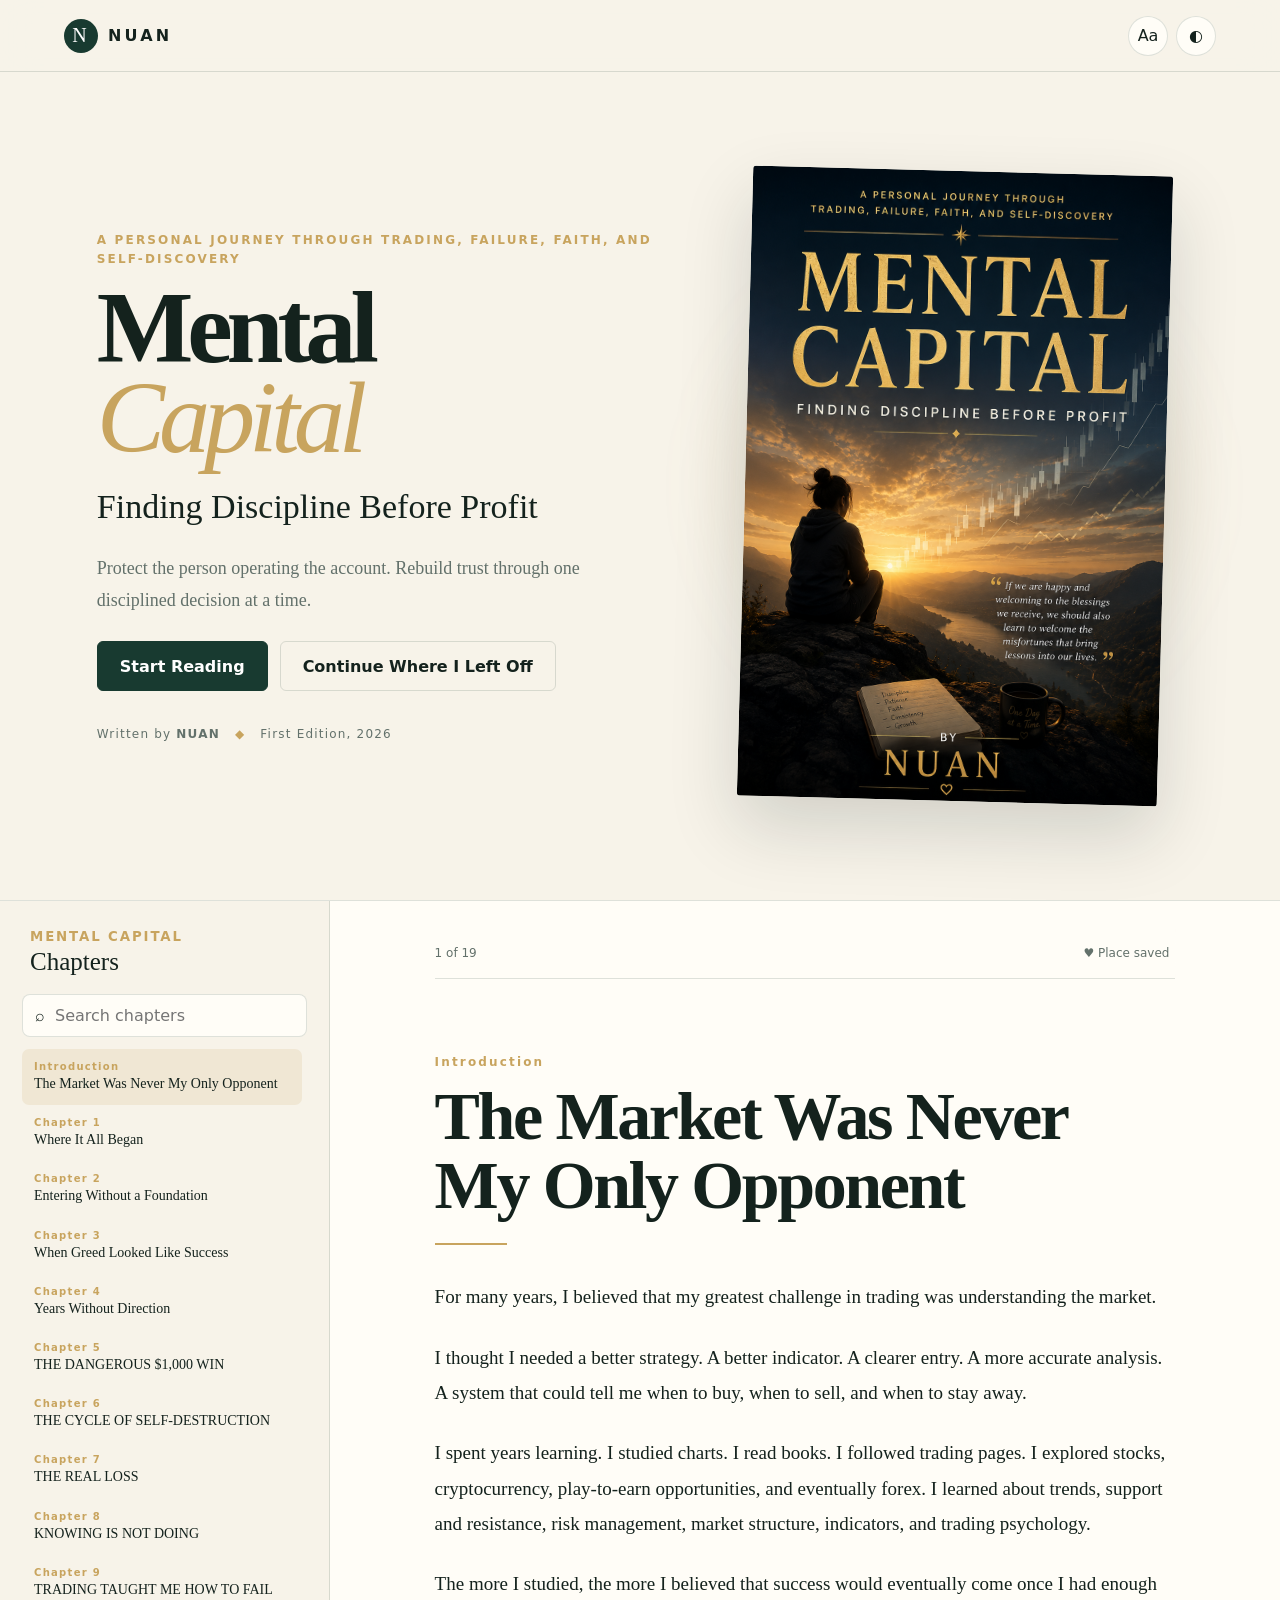
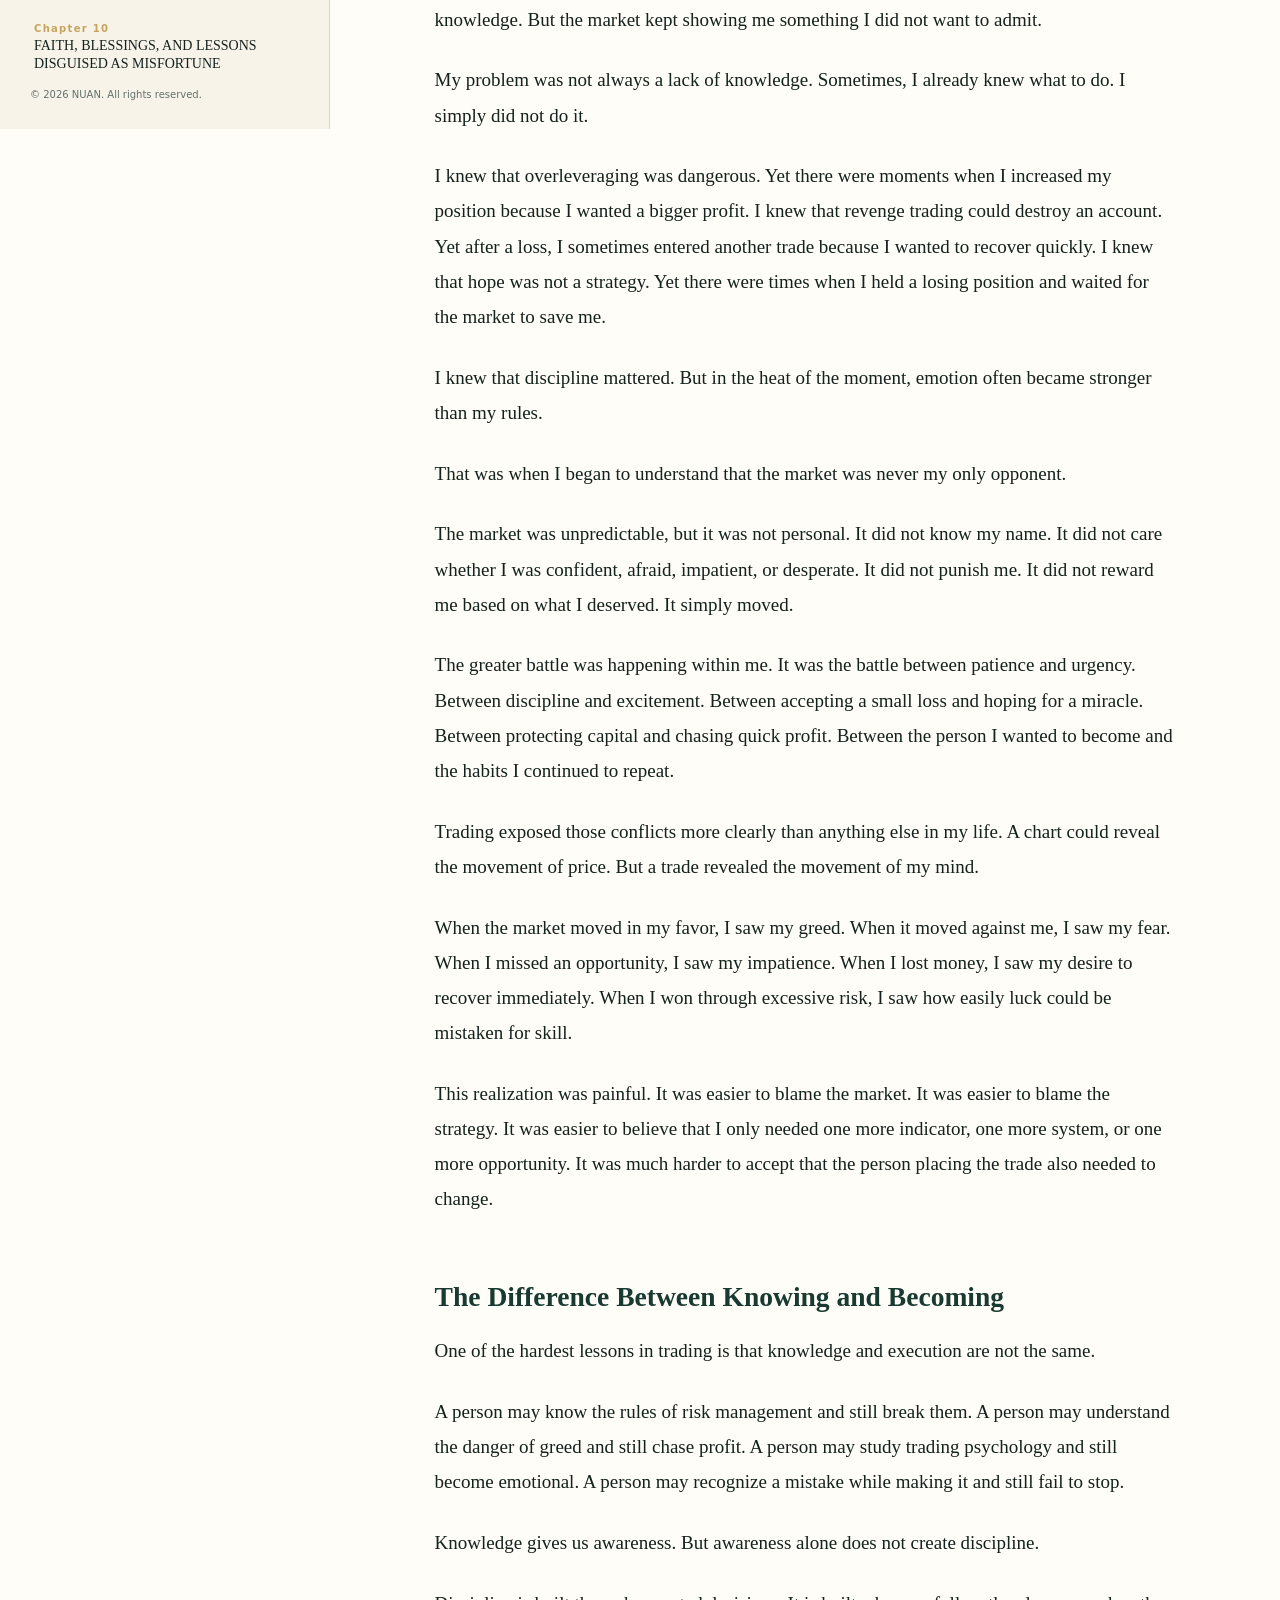
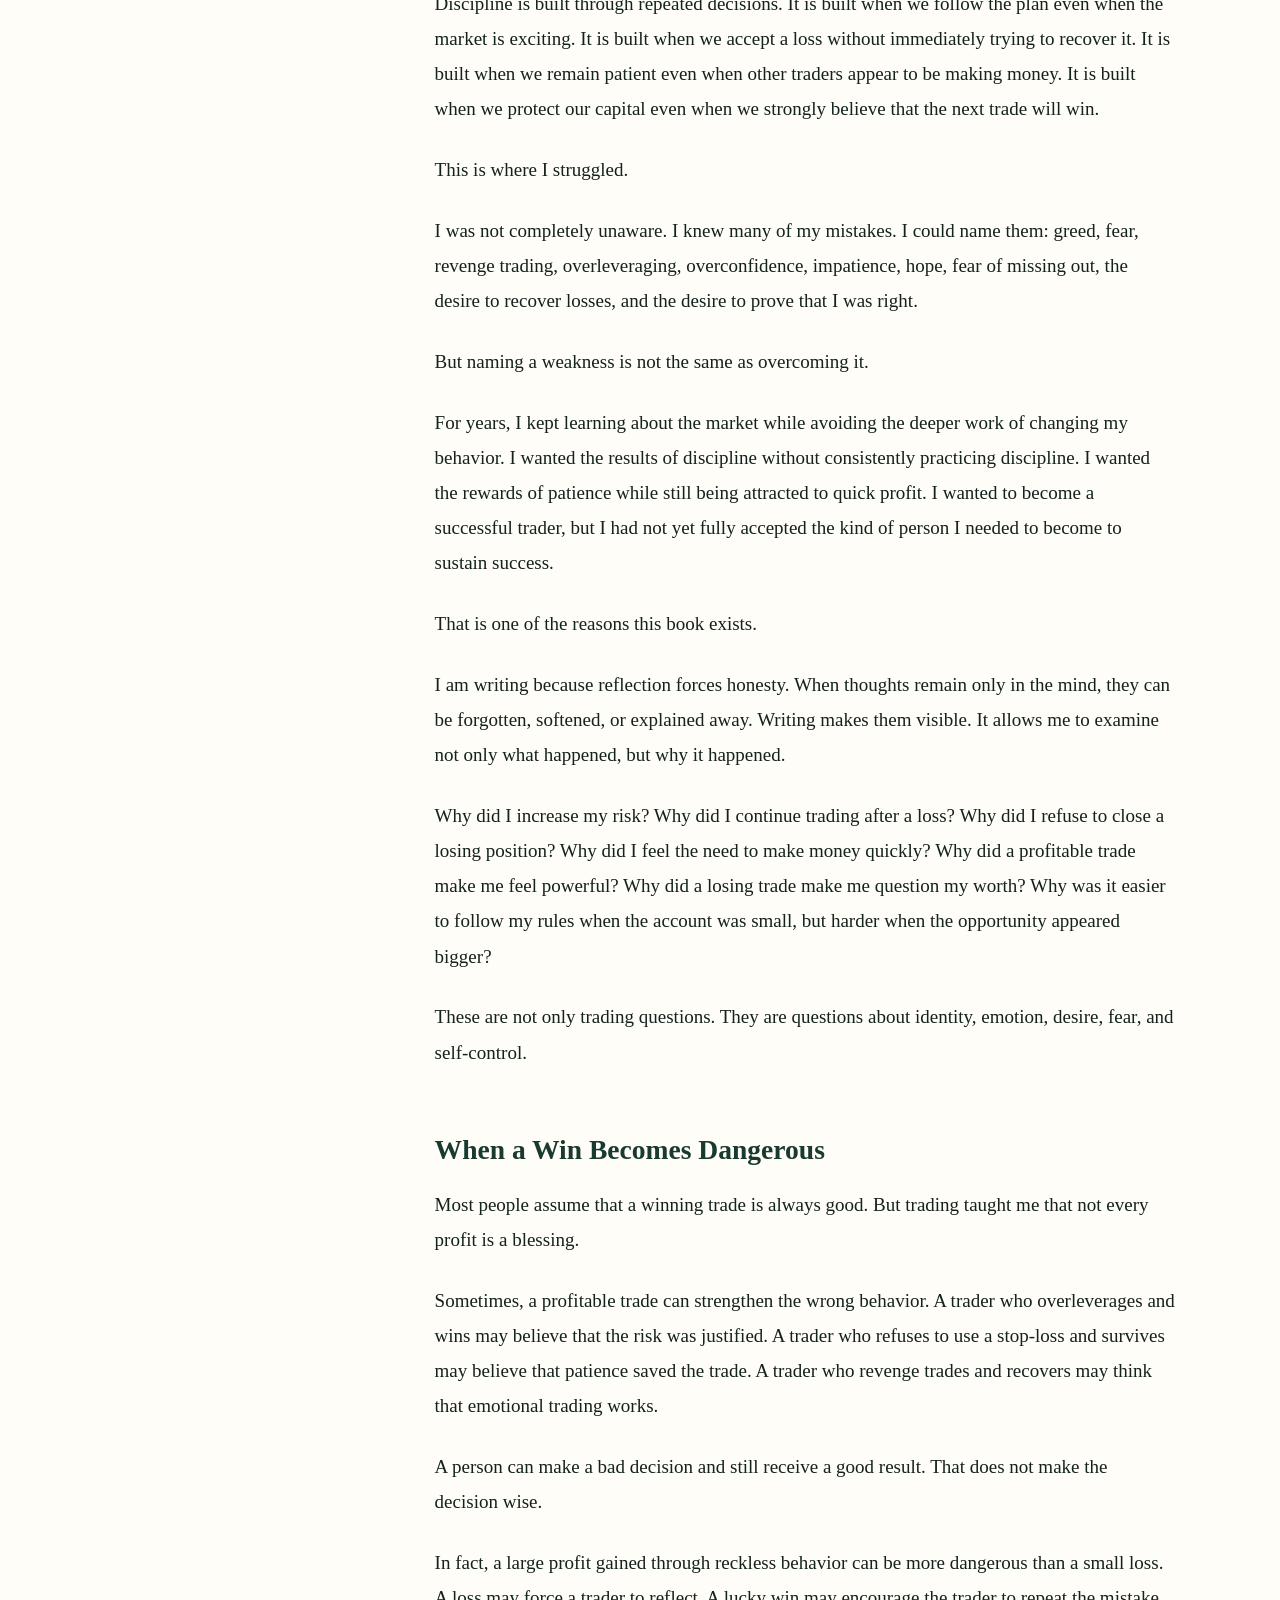
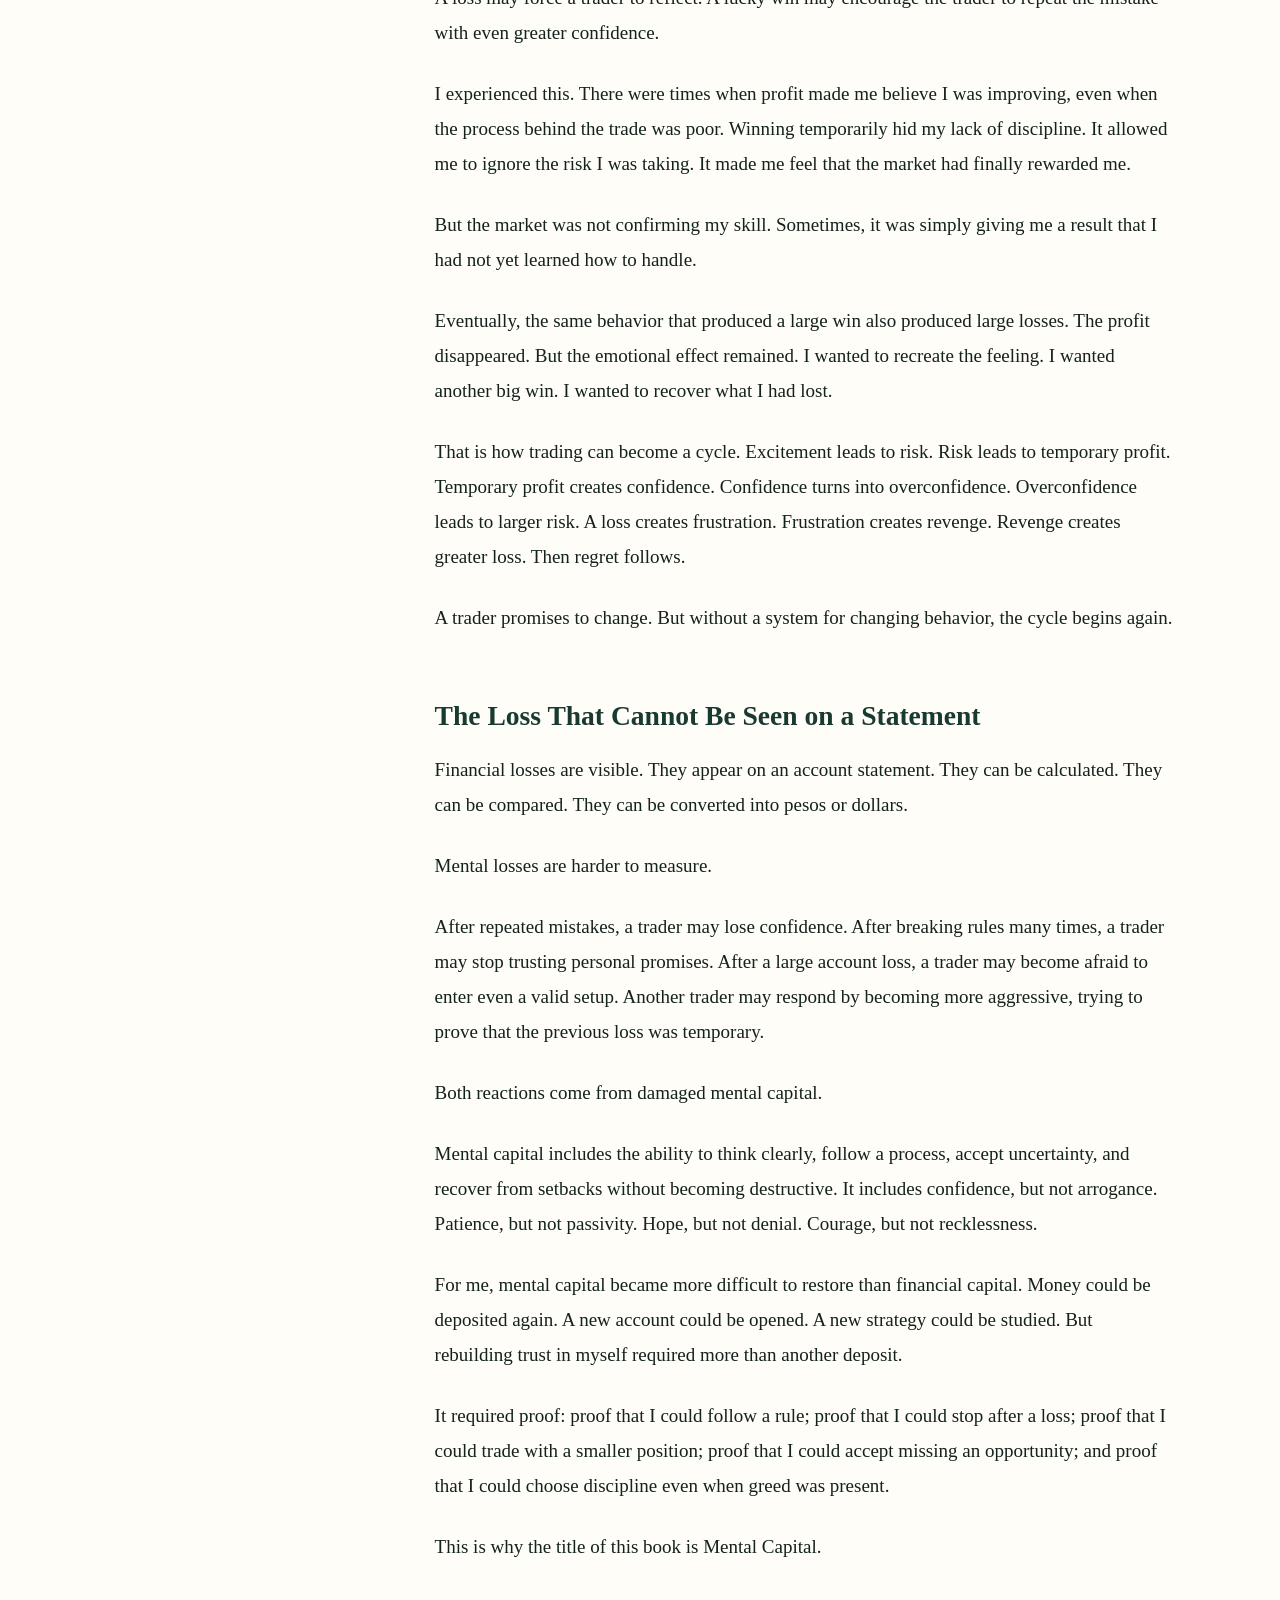
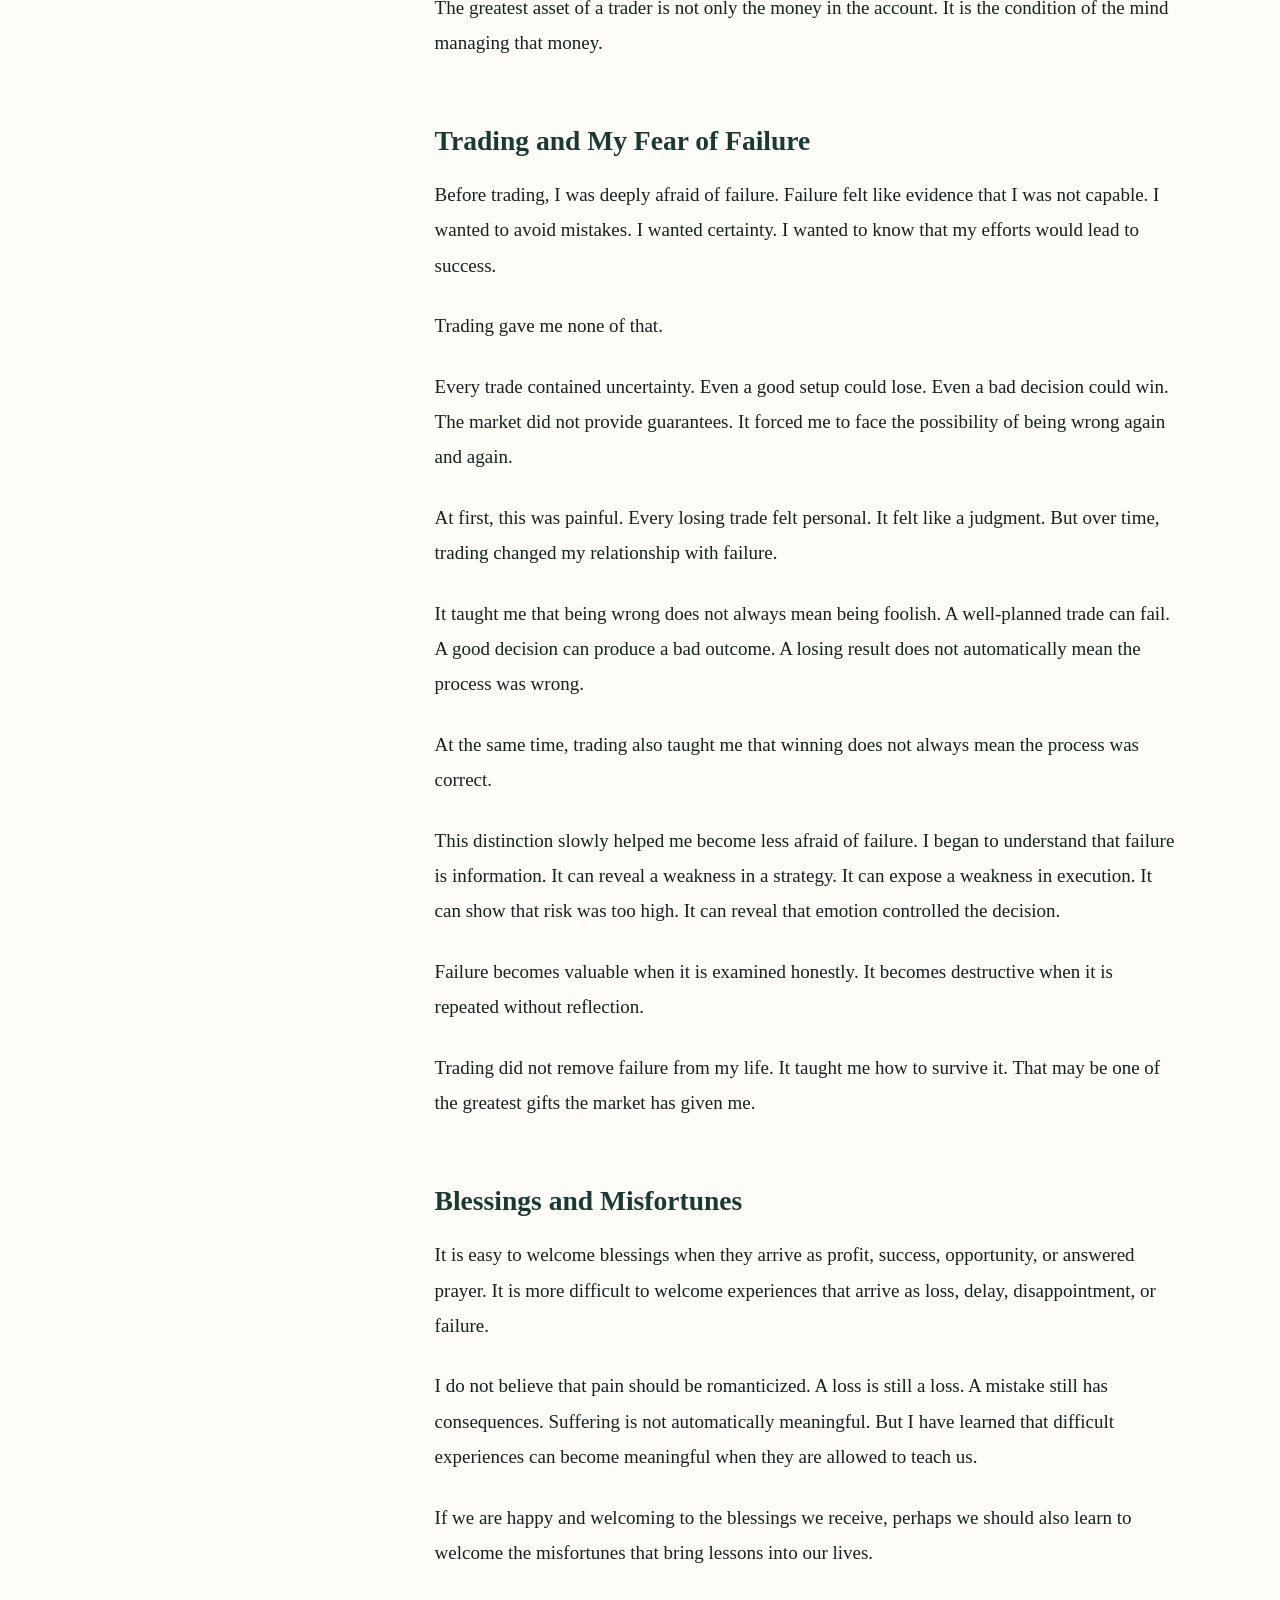
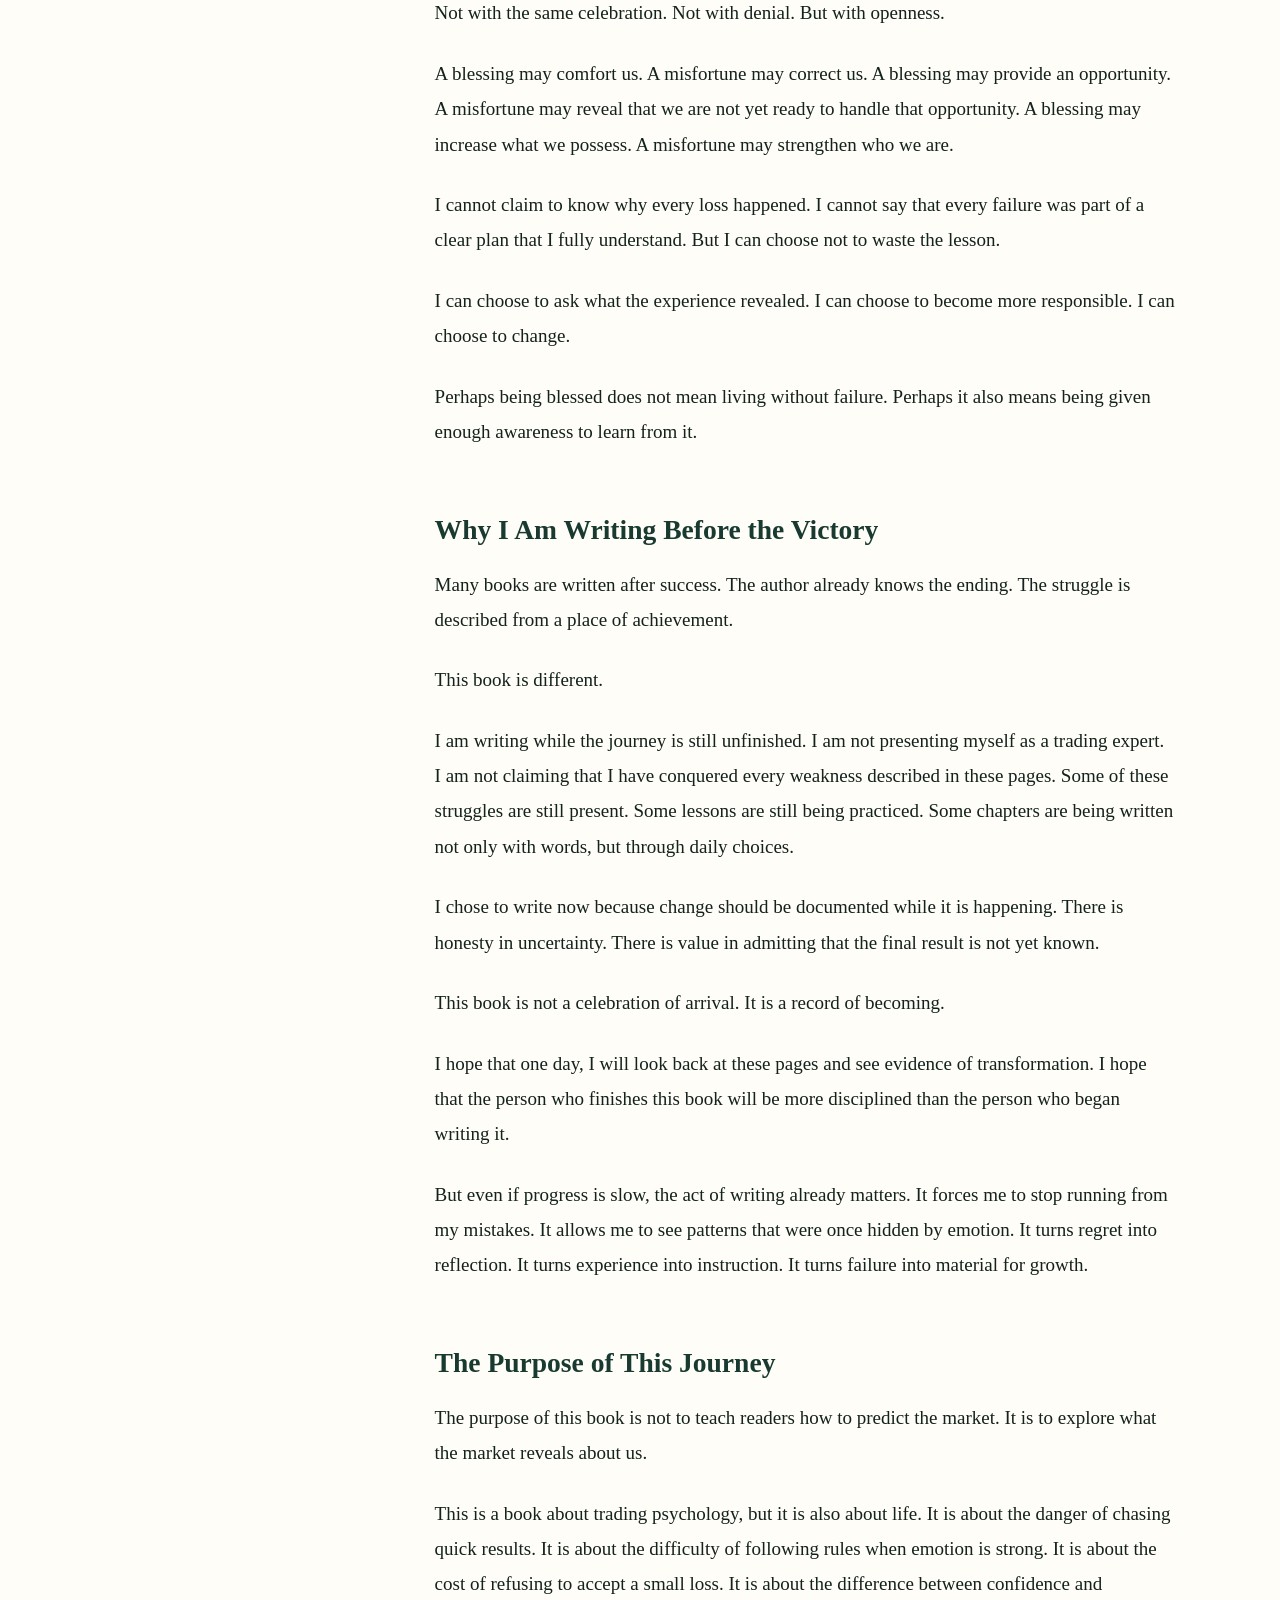
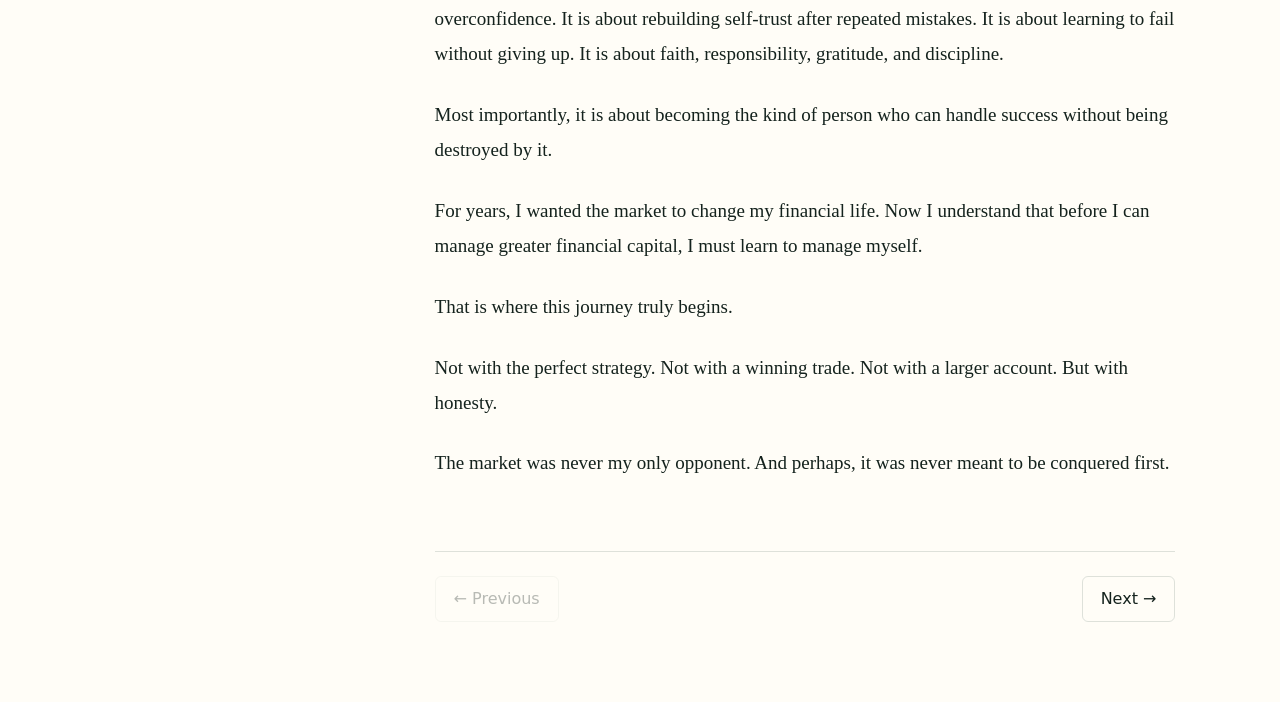
==== commit a8f89a7d: "Add files via upload" ====
--- a/index.html
+++ b/index.html
@@ -143,7 +143,7 @@
                 <h2>Where It All Began</h2>
                 <i></i>
               </header>
-              <div class="chapter-body"><p>The First Investment Was Curiosity</p><blockquote>“Before I invested money, I invested attention.”</blockquote><p>My journey into the financial markets did not begin with forex.</p><p>It did not begin with leverage, candlestick patterns, or the desire to become a full-time trader.</p><p>It began with curiosity.</p><p>In 2019, I became interested in investing through the Philippine Stock Exchange.</p><p>At that time, my understanding of the market was still simple. I knew that people could buy shares of companies and possibly earn through capital appreciation or dividends. The idea that money could grow through ownership fascinated me.</p><p>I was not yet chasing fast profits.</p><p>I was trying to understand how investing worked.</p><p>The Philippine Stock Exchange became my first introduction to the world of financial markets. I began learning about listed companies, stock prices, long-term investing, and the importance of patience.</p><p>Compared with the trading decisions I would make in later years, my beginning was quieter.</p><p>There was less urgency.</p><p>There was no constant pressure to enter and exit.</p><p>There was no strong temptation to multiply an account within a few days.</p><p>Investing seemed slower, but it also felt more understandable.</p><p>I could look at a company and ask what it did, how it earned money, and whether it might still be valuable years later.</p><p>Without realizing it, I was already learning one of the most important principles in finance:</p><p>Growth usually takes time.</p><p>Unfortunately, this principle would become harder to follow once I became exposed to faster markets.</p><h3>The Beginning of a New Interest</h3><p>Then the pandemic came.</p><p>Life changed for almost everyone.</p><p>People stayed at home.</p><p>More time was spent online.</p><p>Social media became one of the main ways people learned, connected, and discovered new opportunities.</p><p>During that period, I found a trading page that is now known as Trading Den PH.</p><p>I began reading its posts.</p><p>The more I read, the more interested I became.</p><p>Trading seemed more active than investing.</p><p>It offered the possibility of earning from short-term market movements.</p><p>It introduced a different way of thinking about charts, prices, and opportunities.</p><p>I bought some of their books and continued reading their content.</p><p>I wanted to understand how traders made decisions.</p><p>I became curious about technical analysis.</p><p>I started seeing charts not only as moving prices, but as something that might be interpreted.</p><p>Every candle seemed to contain information.</p><p>Every pattern seemed to hold a possible opportunity.</p><p>Every lesson made trading appear more learnable.</p><p>The more I studied, the more I began to believe that perhaps I could do it too.</p><p>At that time, I thought learning enough information would eventually make me successful.</p><p>I believed that knowledge would naturally lead to good decisions.</p><p>I had not yet learned that knowing and executing are two different skills.</p><h3>The Excitement of Discovery</h3><p>There is a special kind of excitement that comes with discovering trading for the first time.</p><p>The charts are unfamiliar, but they are also fascinating.</p><p>A beginner begins to see possibilities everywhere.</p><p>A market that once looked random starts to appear understandable.</p><p>Terms such as support, resistance, trend, breakout, entry, and stop-loss create the impression that trading can be reduced to a series of rules.</p><p>The idea is comforting.</p><p>Study enough.</p><p>Find a strategy.</p><p>Follow the setup.</p><p>Earn money.</p><p>It sounds simple.</p><p>But trading is often simplest before real money, emotion, and uncertainty become involved.</p><p>At the beginning, I focused mainly on learning.</p><p>I did not yet fully understand the psychological pressure that trading would create.</p><p>I had not experienced the urge to recover a loss.</p><p>I had not yet seen how quickly confidence could turn into greed.</p><p>I did not know how difficult it would be to wait when I wanted immediate results.</p><p>I was learning about the market, but I had not yet learned how the market could expose the person placing the trade.</p><h3>Curiosity as the First Capital</h3><p>Looking back, I realize that my first real investment was not money.</p><p>It was attention.</p><p>I spent time reading.</p><p>I purchased books.</p><p>I followed discussions.</p><p>I tried to understand unfamiliar concepts.</p><p>I asked questions.</p><p>I observed.</p><p>Curiosity led me into the financial world before profit became my main concern.</p><p>That curiosity was valuable.</p><p>It created a willingness to learn.</p><p>It allowed me to enter a field that initially seemed complicated.</p><p>It gave me enough interest to continue even after losing trades and disappointing results.</p><p>But curiosity has limits.</p><p>It can open the door, but it cannot create discipline by itself.</p><p>A curious person may continue learning while still repeating the same mistakes.</p><p>A knowledgeable person may understand risk but continue taking excessive positions.</p><p>A trader may know the correct action but still choose the emotionally satisfying one.</p><p>Curiosity began my journey.</p><p>Character would determine what happened next.</p><h3>The Illusion of Progress</h3><p>During the early stages of learning, it is easy to confuse information with progress.</p><p>Finishing a book feels productive.</p><p>Understanding a new concept feels like improvement.</p><p>Watching educational content creates the feeling that we are moving closer to mastery.</p><p>These activities are useful.</p><p>But they can also create an illusion.</p><p>We may believe we are becoming better traders simply because we know more terms.</p><p>We may collect strategies without learning how to execute one consistently.</p><p>We may study risk management without actually limiting risk.</p><p>We may learn about psychology while continuing to trade emotionally.</p><p>I would eventually experience this gap repeatedly.</p><p>I was learning.</p><p>But I was not always changing.</p><p>There is a difference between adding knowledge and building behavior.</p><p>Knowledge is stored in the mind.</p><p>Behavior is revealed through action.</p><p>This difference becomes visible only when real pressure appears.</p><p>It is easy to say that we will follow a stop-loss before the trade begins.</p><p>It is more difficult when the position is losing and we still believe it might reverse.</p><p>It is easy to promise that we will not overtrade.</p><p>It is harder after a loss when we feel the need to recover.</p><p>It is easy to understand patience.</p><p>It is harder to practice it while watching other people post profits online.</p><p>My early learning gave me a foundation of ideas.</p><p>But it did not yet give me the emotional discipline required to use them.</p><h3>What I Thought Trading Would Give Me</h3><p>At the beginning, trading seemed to represent opportunity.</p><p>It appeared to offer more control over income.</p><p>It looked like a skill that could be learned independently.</p><p>There was something attractive about the possibility of earning through analysis and decision-making.</p><p>Trading did not seem limited by a fixed salary.</p><p>It did not require waiting for a promotion.</p><p>It appeared to reward skill directly.</p><p>The better the trader became, the more the trader could earn.</p><p>That belief made the journey exciting.</p><p>But it also created unrealistic expectations.</p><p>I began to imagine the benefits before understanding the cost.</p><p>I saw the possibility of profit before fully appreciating the discipline required to protect capital.</p><p>I saw the freedom trading might provide before understanding the mental pressure it could create.</p><p>I saw successful outcomes without yet understanding how many losses, mistakes, and years of practice might come first.</p><p>This is common among beginners.</p><p>We are often introduced to trading through potential.</p><p>We discover the reality later.</p><h3>The First Lesson in Patience</h3><p>Investing in the Philippine Stock Exchange introduced me to patience before I understood its value.</p><p>Long-term investing required waiting.</p><p>Prices did not always move quickly.</p><p>Results were not immediate.</p><p>Growth depended on time, business performance, and market conditions.</p><p>At the time, slow movement could feel less exciting.</p><p>Later, I would realize that slow growth often protects people from their own emotions.</p><p>When the market becomes faster, decisions also become faster.</p><p>When leverage becomes available, mistakes become more expensive.</p><p>When profits appear quickly, greed becomes easier to justify.</p><p>When losses happen quickly, fear and revenge become more powerful.</p><p>My early experience in investing quietly taught me that not everything valuable must happen immediately.</p><p>But I did not fully carry that lesson into the faster markets I later entered.</p><p>I wanted the rewards of long-term growth while becoming increasingly attracted to short-term results.</p><p>That conflict would follow me for years.</p><h3>The Psychology Behind the Beginning</h3><p>Curiosity is one of the healthiest reasons to begin learning.</p><p>It encourages exploration without immediately demanding results.</p><p>However, curiosity can slowly become expectation.</p><p>Expectation can become pressure.</p><p>Pressure can become impatience.</p><p>A person may begin by wanting to understand the market and later feel that all the time spent learning must quickly produce income.</p><p>This can create a dangerous thought:</p><blockquote>“I have studied long enough. I should be earning already.”</blockquote><p>Once this belief appears, the trader may begin forcing opportunities.</p><p>The market becomes something that must repay the trader for time, effort, and frustration.</p><p>But the market does not owe anyone a profit.</p><p>Learning does not create entitlement.</p><p>Time spent studying does not guarantee immediate success.</p><p>Knowledge improves preparation, but uncertainty remains.</p><p>A trader must still develop judgment, patience, risk control, and emotional stability.</p><p>The market does not reward effort in the same way that a school rewards completed assignments.</p><p>A person can study for years and still lose money through poor execution.</p><p>This can feel unfair.</p><p>But trading is not designed to be fair.</p><p>It is designed around probability, risk, and decision-making.</p><p>Understanding this would take me much longer than learning the basic terminology.</p><h3>Trading Lesson: Learning Is Not the Same as Readiness</h3><p>A beginner can understand a concept without being ready to risk money.</p><p>Reading about an asset does not automatically create a foundation.</p><p>Watching other people trade does not create personal competence.</p><p>Purchasing a course or book does not guarantee that the lesson has been absorbed.</p><p>Before entering a market, a trader should be able to answer several basic questions:</p><p>What am I trading?</p><p>Why am I entering?</p><p>What conditions would prove that my idea is wrong?</p><p>How much am I willing to lose?</p><p>What will I do after a losing trade?</p><p>What will stop me from increasing my risk emotionally?</p><p>In my early years, I was more focused on possible profit than on these questions.</p><p>I was building knowledge, but my process was incomplete.</p><h3>Life Lesson: Beginnings Do Not Need to Be Perfect</h3><p>I did not begin with a complete plan.</p><p>I did not know where the journey would lead.</p><p>I only knew that I was interested.</p><p>That was enough to begin learning.</p><p>Many people delay growth because they believe they must understand everything before starting.</p><p>But curiosity often comes before clarity.</p><p>The first step does not need to reveal the entire path.</p><p>However, once we begin, we must remain humble enough to recognize what we still do not know.</p><p>Curiosity should lead to learning.</p><p>Learning should lead to practice.</p><p>Practice should lead to reflection.</p><p>Reflection should lead to change.</p><p>Without change, learning can become only another form of preparation without progress.</p><h3>What I Understand Now</h3><p>When I look back at 2019, I do not see a foolish beginner.</p><p>I see someone who was opening a new door.</p><p>I see a person discovering that money, markets, and personal decisions were connected.</p><p>I see someone who did not yet know how difficult the journey would become.</p><p>I also see the beginning of an interest that would shape my relationship with failure, discipline, and personal responsibility.</p><p>My early experience with investing was not wasted.</p><p>It gave me a slower and more patient introduction to the market.</p><p>The books I bought were not wasted.</p><p>The posts I read were not wasted.</p><p>The time I spent learning was not wasted.</p><p>But knowledge alone was never supposed to be the final destination.</p><p>It was only the beginning.</p><p>The market would eventually require more than information.</p><p>It would require emotional control.</p><p>It would require humility.</p><p>It would require acceptance.</p><p>It would require me to become someone different from the person who first became curious in 2019.</p><h3>Letter to My Younger Self</h3><p>Dear Nuan of 2019,</p><p>You are entering a world that will challenge you in ways you cannot yet understand.</p><p>You believe you are learning about money.</p><p>You are.</p><p>But you will also learn about patience, fear, greed, responsibility, and failure.</p><p>Do not rush to prove that you understand the market.</p><p>Remain a student.</p><p>Do not measure your progress only through profit.</p><p>Some of the most important growth will not appear in your account balance.</p><p>You will make mistakes.</p><p>You will sometimes ignore what you already know.</p><p>You will win trades that you did not deserve to win and lose trades that you executed correctly.</p><p>Learn to separate the decision from the result.</p><p>Most importantly, do not lose the curiosity that brought you here.</p><p>Let it mature into wisdom.</p><p>The market will not only teach you how money moves.</p><p>It will show you how your mind moves when money is at risk.</p><p>Pay attention.</p><h3>—Nuan</h3><h3>Reflection Questions</h3><p>What first attracted me to trading or investing?</p><p>Was I initially more interested in learning, earning, or both?</p><p>What expectations did I have when I started?</p><p>Did I believe that knowledge alone would make me successful?</p><p>Which lessons from my earliest experience did I later ignore?</p><p>Am I currently learning to improve my execution, or only collecting more information?</p><p>What does being truly ready to trade mean to me now?</p><h3>Journal Prompt</h3><p>Complete the following statement honestly:</p><p>Then write about the difference between those two answers.</p><blockquote>“When I first entered the market, I believed trading would give me __________. Today, I understand that trading requires me to become __________.”</blockquote><h3>Personal Commitment</h3><p>I will remain curious, but I will not confuse curiosity with competence.</p><p>I will continue learning, but I will measure growth through behavior.</p><p>I will not rush to risk money simply because I understand a concept.</p><p>I will respect the difference between knowing, practicing, and becoming ready.</p><h3>Prayer</h3><p>Lord,</p><p>Thank You for giving me the curiosity to begin.</p><p>Help me remain humble as I learn.</p><p>Protect me from believing that knowledge makes me invincible.</p><p>Teach me to value preparation, patience, and responsible action.</p><p>May every lesson I receive shape not only the way I trade, but also the person I am becoming.</p><p>Give me wisdom to recognize what I know, honesty to admit what I do not know, and discipline to act responsibly with what has been entrusted to me.</p><p>Amen.</p><h3>Chapter Summary</h3><p>I entered the market through curiosity. Investing introduced me to patience. Trading education introduced me to possibility. But the years that followed would teach me that information alone could not protect me. Before I could become a better trader, I would have to become a better decision-maker. And before I could build financial capital, I would first have to understand the mind responsible for managing it.</p></div>
+              <div class="chapter-body"><p>The First Investment Was Curiosity</p><blockquote>“Before I invested money, I invested attention.”</blockquote><p>My journey into the financial markets did not begin with forex.</p><p>It did not begin with leverage, candlestick patterns, or the desire to become a full-time trader.</p><p>It began with curiosity.</p><p>In 2019, I became interested in investing through the Philippine Stock Exchange.</p><p>At that time, my understanding of the market was still simple. I knew that people could buy shares of companies and possibly earn through capital appreciation or dividends. The idea that money could grow through ownership fascinated me.</p><p>I was not yet chasing fast profits.</p><p>I was trying to understand how investing worked.</p><p>The Philippine Stock Exchange became my first introduction to the world of financial markets. I began learning about listed companies, stock prices, long-term investing, and the importance of patience.</p><p>Compared with the trading decisions I would make in later years, my beginning was quieter.</p><p>There was less urgency.</p><p>There was no constant pressure to enter and exit.</p><p>There was no strong temptation to multiply an account within a few days.</p><p>Investing seemed slower, but it also felt more understandable.</p><p>I could look at a company and ask what it did, how it earned money, and whether it might still be valuable years later.</p><p>Without realizing it, I was already learning one of the most important principles in finance:</p><p>Growth usually takes time.</p><p>Unfortunately, this principle would become harder to follow once I became exposed to faster markets.</p><h3>The Beginning of a New Interest</h3><p>Then the pandemic came.</p><p>Life changed for almost everyone.</p><p>People stayed at home.</p><p>More time was spent online.</p><p>Social media became one of the main ways people learned, connected, and discovered new opportunities.</p><p>During that period, I discovered online trading communities and educational pages.</p><p>I began reading educational posts.</p><p>The more I read, the more interested I became.</p><p>Trading seemed more active than investing.</p><p>It offered the possibility of earning from short-term market movements.</p><p>It introduced a different way of thinking about charts, prices, and opportunities.</p><p>I bought books about trading and continued exploring educational content.</p><p>I wanted to understand how traders made decisions.</p><p>I became curious about technical analysis.</p><p>I started seeing charts not only as moving prices, but as something that might be interpreted.</p><p>Every candle seemed to contain information.</p><p>Every pattern seemed to hold a possible opportunity.</p><p>Every lesson made trading appear more learnable.</p><p>The more I studied, the more I began to believe that perhaps I could do it too.</p><p>At that time, I thought learning enough information would eventually make me successful.</p><p>I believed that knowledge would naturally lead to good decisions.</p><p>I had not yet learned that knowing and executing are two different skills.</p><h3>The Excitement of Discovery</h3><p>There is a special kind of excitement that comes with discovering trading for the first time.</p><p>The charts are unfamiliar, but they are also fascinating.</p><p>A beginner begins to see possibilities everywhere.</p><p>A market that once looked random starts to appear understandable.</p><p>Terms such as support, resistance, trend, breakout, entry, and stop-loss create the impression that trading can be reduced to a series of rules.</p><p>The idea is comforting.</p><p>Study enough.</p><p>Find a strategy.</p><p>Follow the setup.</p><p>Earn money.</p><p>It sounds simple.</p><p>But trading is often simplest before real money, emotion, and uncertainty become involved.</p><p>At the beginning, I focused mainly on learning.</p><p>I did not yet fully understand the psychological pressure that trading would create.</p><p>I had not experienced the urge to recover a loss.</p><p>I had not yet seen how quickly confidence could turn into greed.</p><p>I did not know how difficult it would be to wait when I wanted immediate results.</p><p>I was learning about the market, but I had not yet learned how the market could expose the person placing the trade.</p><h3>Curiosity as the First Capital</h3><p>Looking back, I realize that my first real investment was not money.</p><p>It was attention.</p><p>I spent time reading.</p><p>I purchased books.</p><p>I followed discussions.</p><p>I tried to understand unfamiliar concepts.</p><p>I asked questions.</p><p>I observed.</p><p>Curiosity led me into the financial world before profit became my main concern.</p><p>That curiosity was valuable.</p><p>It created a willingness to learn.</p><p>It allowed me to enter a field that initially seemed complicated.</p><p>It gave me enough interest to continue even after losing trades and disappointing results.</p><p>But curiosity has limits.</p><p>It can open the door, but it cannot create discipline by itself.</p><p>A curious person may continue learning while still repeating the same mistakes.</p><p>A knowledgeable person may understand risk but continue taking excessive positions.</p><p>A trader may know the correct action but still choose the emotionally satisfying one.</p><p>Curiosity began my journey.</p><p>Character would determine what happened next.</p><h3>The Illusion of Progress</h3><p>During the early stages of learning, it is easy to confuse information with progress.</p><p>Finishing a book feels productive.</p><p>Understanding a new concept feels like improvement.</p><p>Watching educational content creates the feeling that we are moving closer to mastery.</p><p>These activities are useful.</p><p>But they can also create an illusion.</p><p>We may believe we are becoming better traders simply because we know more terms.</p><p>We may collect strategies without learning how to execute one consistently.</p><p>We may study risk management without actually limiting risk.</p><p>We may learn about psychology while continuing to trade emotionally.</p><p>I would eventually experience this gap repeatedly.</p><p>I was learning.</p><p>But I was not always changing.</p><p>There is a difference between adding knowledge and building behavior.</p><p>Knowledge is stored in the mind.</p><p>Behavior is revealed through action.</p><p>This difference becomes visible only when real pressure appears.</p><p>It is easy to say that we will follow a stop-loss before the trade begins.</p><p>It is more difficult when the position is losing and we still believe it might reverse.</p><p>It is easy to promise that we will not overtrade.</p><p>It is harder after a loss when we feel the need to recover.</p><p>It is easy to understand patience.</p><p>It is harder to practice it while watching other people post profits online.</p><p>My early learning gave me a foundation of ideas.</p><p>But it did not yet give me the emotional discipline required to use them.</p><h3>What I Thought Trading Would Give Me</h3><p>At the beginning, trading seemed to represent opportunity.</p><p>It appeared to offer more control over income.</p><p>It looked like a skill that could be learned independently.</p><p>There was something attractive about the possibility of earning through analysis and decision-making.</p><p>Trading did not seem limited by a fixed salary.</p><p>It did not require waiting for a promotion.</p><p>It appeared to reward skill directly.</p><p>The better the trader became, the more the trader could earn.</p><p>That belief made the journey exciting.</p><p>But it also created unrealistic expectations.</p><p>I began to imagine the benefits before understanding the cost.</p><p>I saw the possibility of profit before fully appreciating the discipline required to protect capital.</p><p>I saw the freedom trading might provide before understanding the mental pressure it could create.</p><p>I saw successful outcomes without yet understanding how many losses, mistakes, and years of practice might come first.</p><p>This is common among beginners.</p><p>We are often introduced to trading through potential.</p><p>We discover the reality later.</p><h3>The First Lesson in Patience</h3><p>Investing in the Philippine Stock Exchange introduced me to patience before I understood its value.</p><p>Long-term investing required waiting.</p><p>Prices did not always move quickly.</p><p>Results were not immediate.</p><p>Growth depended on time, business performance, and market conditions.</p><p>At the time, slow movement could feel less exciting.</p><p>Later, I would realize that slow growth often protects people from their own emotions.</p><p>When the market becomes faster, decisions also become faster.</p><p>When leverage becomes available, mistakes become more expensive.</p><p>When profits appear quickly, greed becomes easier to justify.</p><p>When losses happen quickly, fear and revenge become more powerful.</p><p>My early experience in investing quietly taught me that not everything valuable must happen immediately.</p><p>But I did not fully carry that lesson into the faster markets I later entered.</p><p>I wanted the rewards of long-term growth while becoming increasingly attracted to short-term results.</p><p>That conflict would follow me for years.</p><h3>The Psychology Behind the Beginning</h3><p>Curiosity is one of the healthiest reasons to begin learning.</p><p>It encourages exploration without immediately demanding results.</p><p>However, curiosity can slowly become expectation.</p><p>Expectation can become pressure.</p><p>Pressure can become impatience.</p><p>A person may begin by wanting to understand the market and later feel that all the time spent learning must quickly produce income.</p><p>This can create a dangerous thought:</p><blockquote>“I have studied long enough. I should be earning already.”</blockquote><p>Once this belief appears, the trader may begin forcing opportunities.</p><p>The market becomes something that must repay the trader for time, effort, and frustration.</p><p>But the market does not owe anyone a profit.</p><p>Learning does not create entitlement.</p><p>Time spent studying does not guarantee immediate success.</p><p>Knowledge improves preparation, but uncertainty remains.</p><p>A trader must still develop judgment, patience, risk control, and emotional stability.</p><p>The market does not reward effort in the same way that a school rewards completed assignments.</p><p>A person can study for years and still lose money through poor execution.</p><p>This can feel unfair.</p><p>But trading is not designed to be fair.</p><p>It is designed around probability, risk, and decision-making.</p><p>Understanding this would take me much longer than learning the basic terminology.</p><h3>Trading Lesson: Learning Is Not the Same as Readiness</h3><p>A beginner can understand a concept without being ready to risk money.</p><p>Reading about an asset does not automatically create a foundation.</p><p>Watching other people trade does not create personal competence.</p><p>Purchasing a course or book does not guarantee that the lesson has been absorbed.</p><p>Before entering a market, a trader should be able to answer several basic questions:</p><p>What am I trading?</p><p>Why am I entering?</p><p>What conditions would prove that my idea is wrong?</p><p>How much am I willing to lose?</p><p>What will I do after a losing trade?</p><p>What will stop me from increasing my risk emotionally?</p><p>In my early years, I was more focused on possible profit than on these questions.</p><p>I was building knowledge, but my process was incomplete.</p><h3>Life Lesson: Beginnings Do Not Need to Be Perfect</h3><p>I did not begin with a complete plan.</p><p>I did not know where the journey would lead.</p><p>I only knew that I was interested.</p><p>That was enough to begin learning.</p><p>Many people delay growth because they believe they must understand everything before starting.</p><p>But curiosity often comes before clarity.</p><p>The first step does not need to reveal the entire path.</p><p>However, once we begin, we must remain humble enough to recognize what we still do not know.</p><p>Curiosity should lead to learning.</p><p>Learning should lead to practice.</p><p>Practice should lead to reflection.</p><p>Reflection should lead to change.</p><p>Without change, learning can become only another form of preparation without progress.</p><h3>What I Understand Now</h3><p>When I look back at 2019, I do not see a foolish beginner.</p><p>I see someone who was opening a new door.</p><p>I see a person discovering that money, markets, and personal decisions were connected.</p><p>I see someone who did not yet know how difficult the journey would become.</p><p>I also see the beginning of an interest that would shape my relationship with failure, discipline, and personal responsibility.</p><p>My early experience with investing was not wasted.</p><p>It gave me a slower and more patient introduction to the market.</p><p>The books I bought were not wasted.</p><p>The posts I read were not wasted.</p><p>The time I spent learning was not wasted.</p><p>But knowledge alone was never supposed to be the final destination.</p><p>It was only the beginning.</p><p>The market would eventually require more than information.</p><p>It would require emotional control.</p><p>It would require humility.</p><p>It would require acceptance.</p><p>It would require me to become someone different from the person who first became curious in 2019.</p><h3>Letter to My Younger Self</h3><p>Dear Nuan of 2019,</p><p>You are entering a world that will challenge you in ways you cannot yet understand.</p><p>You believe you are learning about money.</p><p>You are.</p><p>But you will also learn about patience, fear, greed, responsibility, and failure.</p><p>Do not rush to prove that you understand the market.</p><p>Remain a student.</p><p>Do not measure your progress only through profit.</p><p>Some of the most important growth will not appear in your account balance.</p><p>You will make mistakes.</p><p>You will sometimes ignore what you already know.</p><p>You will win trades that you did not deserve to win and lose trades that you executed correctly.</p><p>Learn to separate the decision from the result.</p><p>Most importantly, do not lose the curiosity that brought you here.</p><p>Let it mature into wisdom.</p><p>The market will not only teach you how money moves.</p><p>It will show you how your mind moves when money is at risk.</p><p>Pay attention.</p><h3>—Nuan</h3><h3>Reflection Questions</h3><p>What first attracted me to trading or investing?</p><p>Was I initially more interested in learning, earning, or both?</p><p>What expectations did I have when I started?</p><p>Did I believe that knowledge alone would make me successful?</p><p>Which lessons from my earliest experience did I later ignore?</p><p>Am I currently learning to improve my execution, or only collecting more information?</p><p>What does being truly ready to trade mean to me now?</p><h3>Journal Prompt</h3><p>Complete the following statement honestly:</p><p>Then write about the difference between those two answers.</p><blockquote>“When I first entered the market, I believed trading would give me __________. Today, I understand that trading requires me to become __________.”</blockquote><h3>Personal Commitment</h3><p>I will remain curious, but I will not confuse curiosity with competence.</p><p>I will continue learning, but I will measure growth through behavior.</p><p>I will not rush to risk money simply because I understand a concept.</p><p>I will respect the difference between knowing, practicing, and becoming ready.</p><h3>Prayer</h3><p>Lord,</p><p>Thank You for giving me the curiosity to begin.</p><p>Help me remain humble as I learn.</p><p>Protect me from believing that knowledge makes me invincible.</p><p>Teach me to value preparation, patience, and responsible action.</p><p>May every lesson I receive shape not only the way I trade, but also the person I am becoming.</p><p>Give me wisdom to recognize what I know, honesty to admit what I do not know, and discipline to act responsibly with what has been entrusted to me.</p><p>Amen.</p><h3>Chapter Summary</h3><p>I entered the market through curiosity. Investing introduced me to patience. Trading education introduced me to possibility. But the years that followed would teach me that information alone could not protect me. Before I could become a better trader, I would have to become a better decision-maker. And before I could build financial capital, I would first have to understand the mind responsible for managing it.</p></div>
             </article>
 <article class="book-section" id="chapter-2" data-index="2">
               <header class="chapter-header">
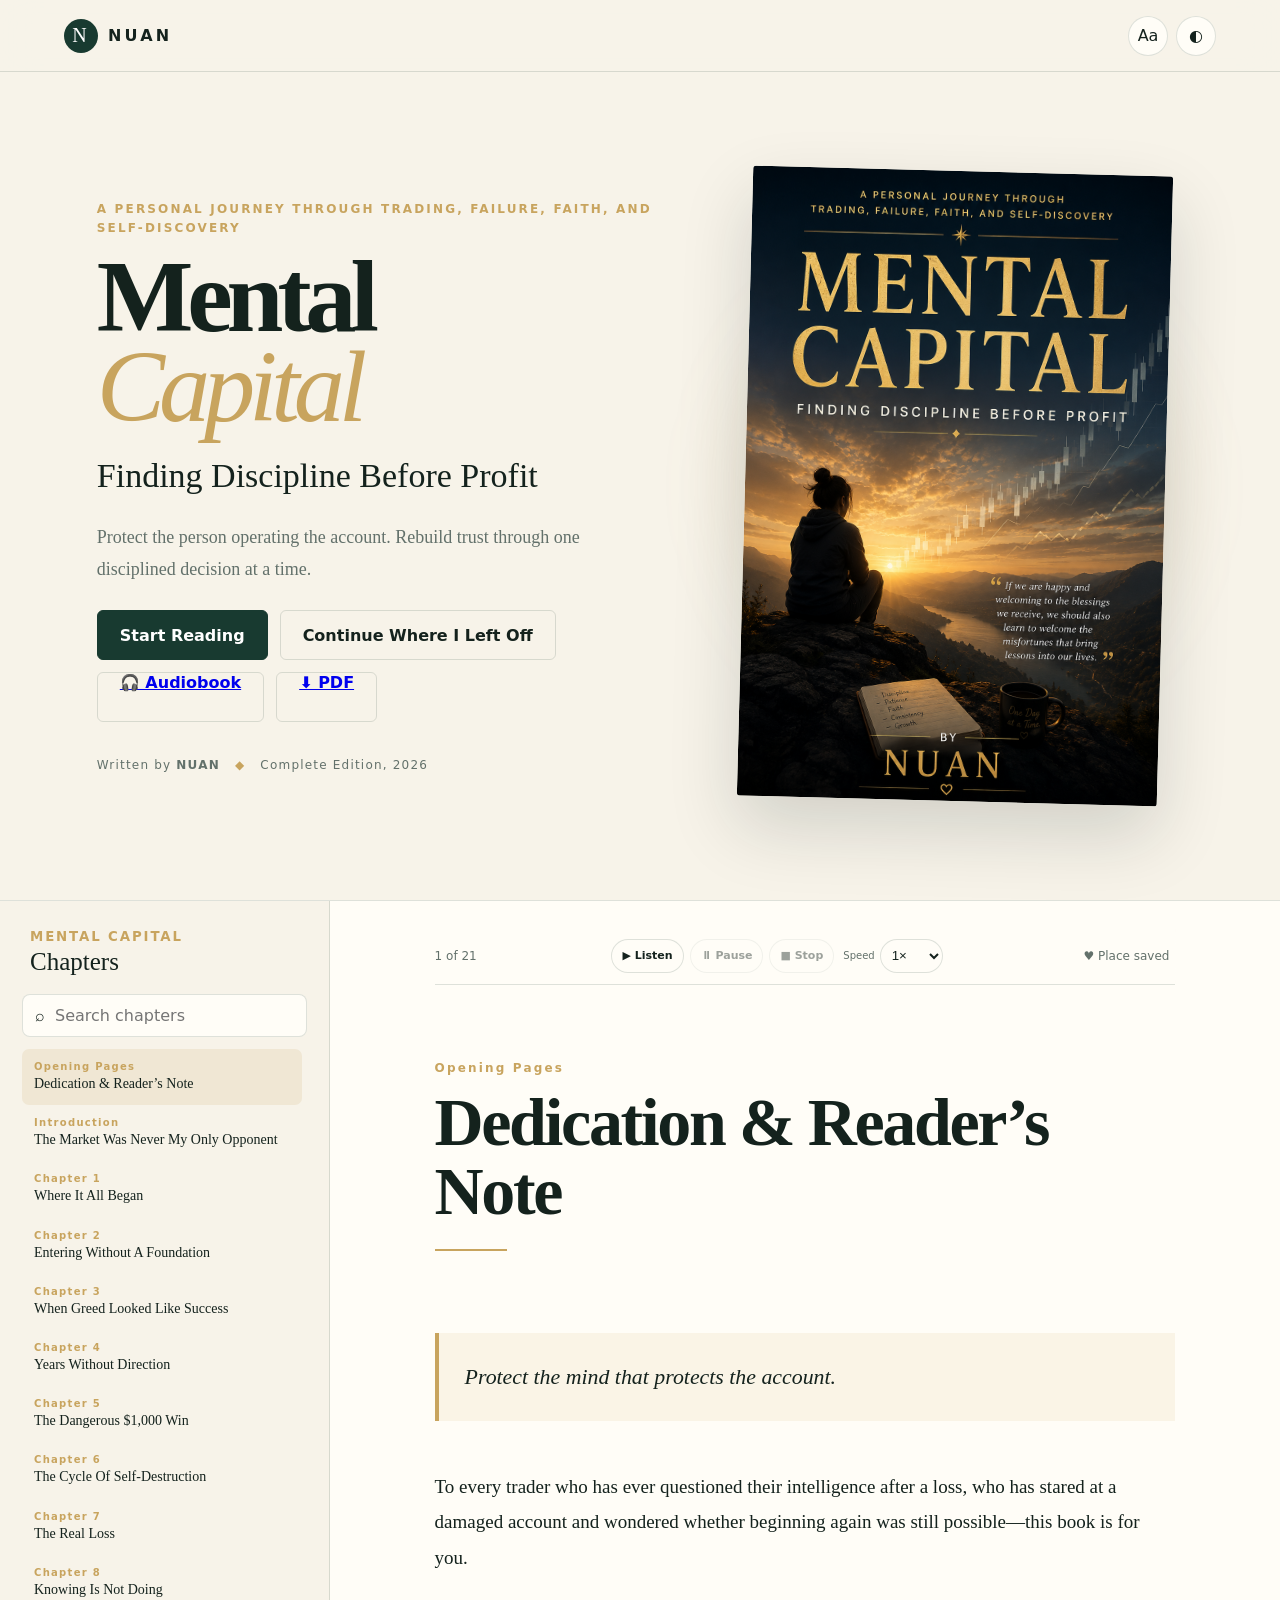
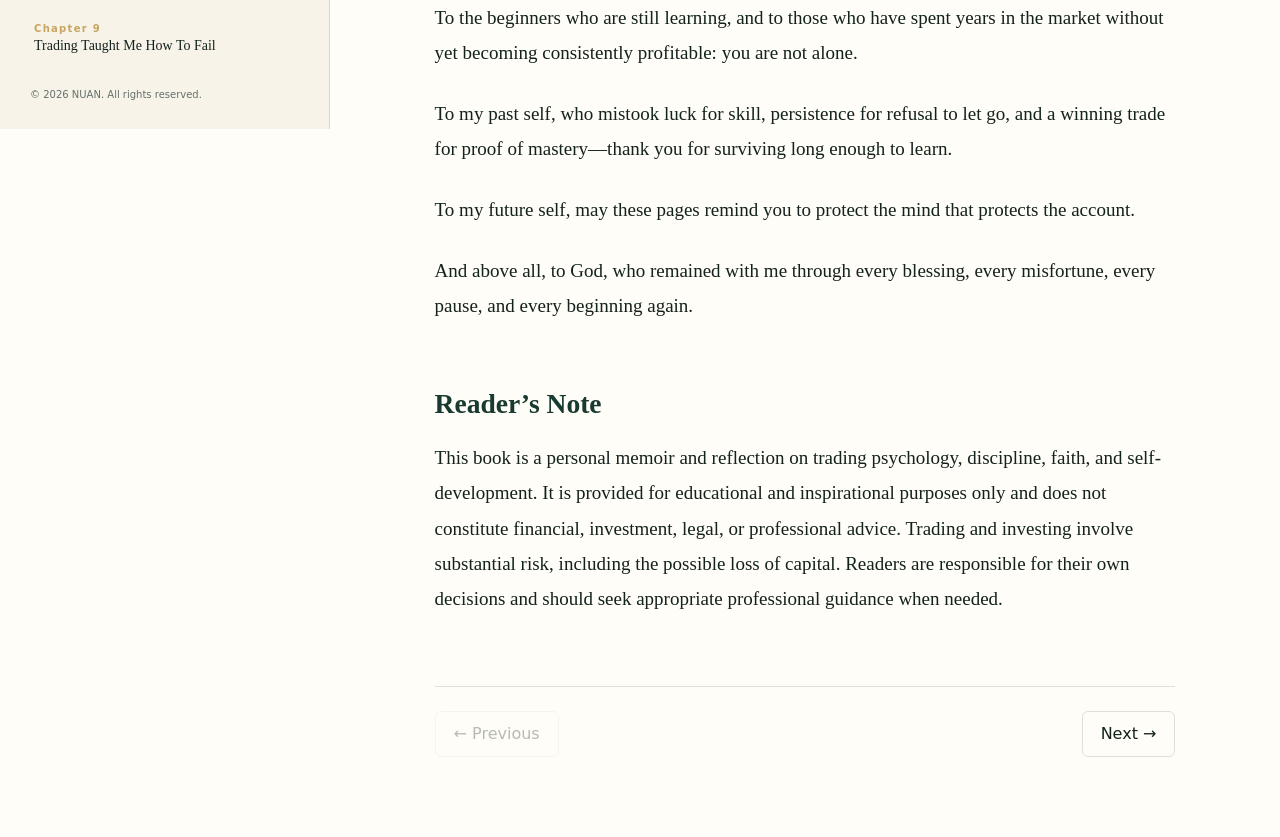
==== commit 2f3b22ab: "Update complete story-based Mental Capital ebook" ====
--- a/index.html
+++ b/index.html
@@ -30,8 +30,10 @@
         <div class="hero-actions">
           <button class="primary-button" id="startReading">Start Reading</button>
           <button class="secondary-button" id="continueReading">Continue Where I Left Off</button>
-        </div>
-        <p class="author-line">Written by <strong>NUAN</strong> <span>◆</span> First Edition, 2026</p>
+<a class="secondary-button action-link" href="audio.html">🎧 Audiobook</a>
+<a class="secondary-button action-link" href="downloads/Mental_Capital_Complete_Edition_by_NUAN.pdf" download>⬇ PDF</a>
+        </div>
+        <p class="author-line">Written by <strong>NUAN</strong> <span>◆</span> Complete Edition, 2026</p>
       </div>
       <div class="cover-wrap">
         <div class="cover-glow"></div>
@@ -46,242 +48,217 @@
           <button class="icon-button mobile-only" id="closeMenu" aria-label="Close chapters">×</button>
         </div>
         <label class="search"><span>⌕</span><input id="searchInput" type="search" placeholder="Search chapters"></label>
-        <nav id="toc"><button class="toc-item active" data-index="0">
-          <span>Introduction</span>
-          <strong>The Market Was Never My Only Opponent</strong>
-        </button>
-<button class="toc-item" data-index="1">
-          <span>Chapter 1</span>
-          <strong>Where It All Began</strong>
-        </button>
-<button class="toc-item" data-index="2">
-          <span>Chapter 2</span>
-          <strong>Entering Without a Foundation</strong>
-        </button>
-<button class="toc-item" data-index="3">
-          <span>Chapter 3</span>
-          <strong>When Greed Looked Like Success</strong>
-        </button>
-<button class="toc-item" data-index="4">
-          <span>Chapter 4</span>
-          <strong>Years Without Direction</strong>
-        </button>
-<button class="toc-item" data-index="5">
-          <span>Chapter 5</span>
-          <strong>THE DANGEROUS $1,000 WIN</strong>
-        </button>
-<button class="toc-item" data-index="6">
-          <span>Chapter 6</span>
-          <strong>THE CYCLE OF SELF-DESTRUCTION</strong>
-        </button>
-<button class="toc-item" data-index="7">
-          <span>Chapter 7</span>
-          <strong>THE REAL LOSS</strong>
-        </button>
-<button class="toc-item" data-index="8">
-          <span>Chapter 8</span>
-          <strong>KNOWING IS NOT DOING</strong>
-        </button>
-<button class="toc-item" data-index="9">
-          <span>Chapter 9</span>
-          <strong>TRADING TAUGHT ME HOW TO FAIL</strong>
-        </button>
-<button class="toc-item" data-index="10">
-          <span>Chapter 10</span>
-          <strong>FAITH, BLESSINGS, AND LESSONS DISGUISED AS MISFORTUNE</strong>
-        </button>
-<button class="toc-item" data-index="11">
-          <span>Chapter 11</span>
-          <strong>THE DECISION TO PAUSE</strong>
-        </button>
-<button class="toc-item" data-index="12">
-          <span>Chapter 12</span>
-          <strong>REDEFINING A WINNING TRADE</strong>
-        </button>
-<button class="toc-item" data-index="13">
-          <span>Chapter 13</span>
-          <strong>PROTECTING CAPITAL FROM THE PERSON HOLDING THE ACCOUNT</strong>
-        </button>
-<button class="toc-item" data-index="14">
-          <span>Chapter 14</span>
-          <strong>THE TRADER I AM BECOMING</strong>
-        </button>
-<button class="toc-item" data-index="15">
-          <span>Epilogue</span>
-          <strong>This Journey Is Still Being Written</strong>
-        </button>
-<button class="toc-item" data-index="16">
-          <span>Back Matter</span>
-          <strong>Reflection Journal &amp; Trading Commitment</strong>
-        </button>
-<button class="toc-item" data-index="17">
-          <span>Acknowledgments</span>
-          <strong>Acknowledgments</strong>
-        </button>
-<button class="toc-item" data-index="18">
-          <span>About The Author</span>
-          <strong>About The Author</strong>
-        </button></nav>
+        <nav id="toc"><button class="toc-item active" data-index="0"><span>Opening Pages</span><strong>Dedication &amp; Reader’s Note</strong></button>
+<button class="toc-item" data-index="1"><span>Introduction</span><strong>The Market Was Never My Only Opponent</strong></button>
+<button class="toc-item" data-index="2"><span>Chapter 1</span><strong>Where It All Began</strong></button>
+<button class="toc-item" data-index="3"><span>Chapter 2</span><strong>Entering Without A Foundation</strong></button>
+<button class="toc-item" data-index="4"><span>Chapter 3</span><strong>When Greed Looked Like Success</strong></button>
+<button class="toc-item" data-index="5"><span>Chapter 4</span><strong>Years Without Direction</strong></button>
+<button class="toc-item" data-index="6"><span>Chapter 5</span><strong>The Dangerous $1,000 Win</strong></button>
+<button class="toc-item" data-index="7"><span>Chapter 6</span><strong>The Cycle Of Self-Destruction</strong></button>
+<button class="toc-item" data-index="8"><span>Chapter 7</span><strong>The Real Loss</strong></button>
+<button class="toc-item" data-index="9"><span>Chapter 8</span><strong>Knowing Is Not Doing</strong></button>
+<button class="toc-item" data-index="10"><span>Chapter 9</span><strong>Trading Taught Me How To Fail</strong></button>
+<button class="toc-item" data-index="11"><span>Chapter 10</span><strong>Faith, Blessings, And Lessons Disguised As Misfortune</strong></button>
+<button class="toc-item" data-index="12"><span>Chapter 11</span><strong>The Decision To Pause</strong></button>
+<button class="toc-item" data-index="13"><span>Chapter 12</span><strong>Redefining A Winning Trade</strong></button>
+<button class="toc-item" data-index="14"><span>Chapter 13</span><strong>Protecting Capital From The Person Holding The Account</strong></button>
+<button class="toc-item" data-index="15"><span>Chapter 14</span><strong>The Trader I Am Becoming</strong></button>
+<button class="toc-item" data-index="16"><span>Epilogue</span><strong>The Story Is Still Being Written</strong></button>
+<button class="toc-item" data-index="17"><span>Back Matter</span><strong>Reflection Journal &amp; Trading Commitment</strong></button>
+<button class="toc-item" data-index="18"><span>Acknowledgments</span><strong>Acknowledgments</strong></button>
+<button class="toc-item" data-index="19"><span>About The Author</span><strong>About NUAN</strong></button>
+<button class="toc-item" data-index="20"><span>Final Page</span><strong>Padayon</strong></button></nav>
         <p class="copyright">© 2026 NUAN. All rights reserved.</p>
       </aside>
       <div class="reading-panel">
         <div class="reader-toolbar">
-          <span id="chapterCounter">1 of 19</span>
+          <span id="chapterCounter">1 of 21</span>
+          <div class="audio-controls" aria-label="Audiobook controls">
+            <button id="listenButton" class="audio-button" type="button" aria-label="Listen to this chapter">▶ Listen</button>
+            <button id="pauseButton" class="audio-button" type="button" aria-label="Pause narration" disabled>⏸ Pause</button>
+            <button id="stopButton" class="audio-button" type="button" aria-label="Stop narration" disabled>■ Stop</button>
+            <label class="speed-control">
+              <span>Speed</span>
+              <select id="speechRate" aria-label="Narration speed">
+                <option value="0.8">0.8×</option>
+                <option value="1" selected>1×</option>
+                <option value="1.2">1.2×</option>
+                <option value="1.5">1.5×</option>
+              </select>
+            </label>
+          </div>
           <button id="bookmarkButton" class="bookmark-button">♡ Save place</button>
         </div>
-        <div id="bookContent"><article class="book-section active" id="introduction" data-index="0">
-              <header class="chapter-header">
-                <span>Introduction</span>
-                <h2>The Market Was Never My Only Opponent</h2>
-                <i></i>
-              </header>
-              <div class="chapter-body"><p>For many years, I believed that my greatest challenge in trading was understanding the market.</p><p>I thought I needed a better strategy. A better indicator. A clearer entry. A more accurate analysis. A system that could tell me when to buy, when to sell, and when to stay away.</p><p>I spent years learning. I studied charts. I read books. I followed trading pages. I explored stocks, cryptocurrency, play-to-earn opportunities, and eventually forex. I learned about trends, support and resistance, risk management, market structure, indicators, and trading psychology.</p><p>The more I studied, the more I believed that success would eventually come once I had enough knowledge. But the market kept showing me something I did not want to admit.</p><p>My problem was not always a lack of knowledge. Sometimes, I already knew what to do. I simply did not do it.</p><p>I knew that overleveraging was dangerous. Yet there were moments when I increased my position because I wanted a bigger profit. I knew that revenge trading could destroy an account. Yet after a loss, I sometimes entered another trade because I wanted to recover quickly. I knew that hope was not a strategy. Yet there were times when I held a losing position and waited for the market to save me.</p><p>I knew that discipline mattered. But in the heat of the moment, emotion often became stronger than my rules.</p><p>That was when I began to understand that the market was never my only opponent.</p><p>The market was unpredictable, but it was not personal. It did not know my name. It did not care whether I was confident, afraid, impatient, or desperate. It did not punish me. It did not reward me based on what I deserved. It simply moved.</p><p>The greater battle was happening within me. It was the battle between patience and urgency. Between discipline and excitement. Between accepting a small loss and hoping for a miracle. Between protecting capital and chasing quick profit. Between the person I wanted to become and the habits I continued to repeat.</p><p>Trading exposed those conflicts more clearly than anything else in my life. A chart could reveal the movement of price. But a trade revealed the movement of my mind.</p><p>When the market moved in my favor, I saw my greed. When it moved against me, I saw my fear. When I missed an opportunity, I saw my impatience. When I lost money, I saw my desire to recover immediately. When I won through excessive risk, I saw how easily luck could be mistaken for skill.</p><p>This realization was painful. It was easier to blame the market. It was easier to blame the strategy. It was easier to believe that I only needed one more indicator, one more system, or one more opportunity. It was much harder to accept that the person placing the trade also needed to change.</p><h3>The Difference Between Knowing and Becoming</h3><p>One of the hardest lessons in trading is that knowledge and execution are not the same.</p><p>A person may know the rules of risk management and still break them. A person may understand the danger of greed and still chase profit. A person may study trading psychology and still become emotional. A person may recognize a mistake while making it and still fail to stop.</p><p>Knowledge gives us awareness. But awareness alone does not create discipline.</p><p>Discipline is built through repeated decisions. It is built when we follow the plan even when the market is exciting. It is built when we accept a loss without immediately trying to recover it. It is built when we remain patient even when other traders appear to be making money. It is built when we protect our capital even when we strongly believe that the next trade will win.</p><p>This is where I struggled.</p><p>I was not completely unaware. I knew many of my mistakes. I could name them: greed, fear, revenge trading, overleveraging, overconfidence, impatience, hope, fear of missing out, the desire to recover losses, and the desire to prove that I was right.</p><p>But naming a weakness is not the same as overcoming it.</p><p>For years, I kept learning about the market while avoiding the deeper work of changing my behavior. I wanted the results of discipline without consistently practicing discipline. I wanted the rewards of patience while still being attracted to quick profit. I wanted to become a successful trader, but I had not yet fully accepted the kind of person I needed to become to sustain success.</p><p>That is one of the reasons this book exists.</p><p>I am writing because reflection forces honesty. When thoughts remain only in the mind, they can be forgotten, softened, or explained away. Writing makes them visible. It allows me to examine not only what happened, but why it happened.</p><p>Why did I increase my risk? Why did I continue trading after a loss? Why did I refuse to close a losing position? Why did I feel the need to make money quickly? Why did a profitable trade make me feel powerful? Why did a losing trade make me question my worth? Why was it easier to follow my rules when the account was small, but harder when the opportunity appeared bigger?</p><p>These are not only trading questions. They are questions about identity, emotion, desire, fear, and self-control.</p><h3>When a Win Becomes Dangerous</h3><p>Most people assume that a winning trade is always good. But trading taught me that not every profit is a blessing.</p><p>Sometimes, a profitable trade can strengthen the wrong behavior. A trader who overleverages and wins may believe that the risk was justified. A trader who refuses to use a stop-loss and survives may believe that patience saved the trade. A trader who revenge trades and recovers may think that emotional trading works.</p><p>A person can make a bad decision and still receive a good result. That does not make the decision wise.</p><p>In fact, a large profit gained through reckless behavior can be more dangerous than a small loss. A loss may force a trader to reflect. A lucky win may encourage the trader to repeat the mistake with even greater confidence.</p><p>I experienced this. There were times when profit made me believe I was improving, even when the process behind the trade was poor. Winning temporarily hid my lack of discipline. It allowed me to ignore the risk I was taking. It made me feel that the market had finally rewarded me.</p><p>But the market was not confirming my skill. Sometimes, it was simply giving me a result that I had not yet learned how to handle.</p><p>Eventually, the same behavior that produced a large win also produced large losses. The profit disappeared. But the emotional effect remained. I wanted to recreate the feeling. I wanted another big win. I wanted to recover what I had lost.</p><p>That is how trading can become a cycle. Excitement leads to risk. Risk leads to temporary profit. Temporary profit creates confidence. Confidence turns into overconfidence. Overconfidence leads to larger risk. A loss creates frustration. Frustration creates revenge. Revenge creates greater loss. Then regret follows.</p><p>A trader promises to change. But without a system for changing behavior, the cycle begins again.</p><h3>The Loss That Cannot Be Seen on a Statement</h3><p>Financial losses are visible. They appear on an account statement. They can be calculated. They can be compared. They can be converted into pesos or dollars.</p><p>Mental losses are harder to measure.</p><p>After repeated mistakes, a trader may lose confidence. After breaking rules many times, a trader may stop trusting personal promises. After a large account loss, a trader may become afraid to enter even a valid setup. Another trader may respond by becoming more aggressive, trying to prove that the previous loss was temporary.</p><p>Both reactions come from damaged mental capital.</p><p>Mental capital includes the ability to think clearly, follow a process, accept uncertainty, and recover from setbacks without becoming destructive. It includes confidence, but not arrogance. Patience, but not passivity. Hope, but not denial. Courage, but not recklessness.</p><p>For me, mental capital became more difficult to restore than financial capital. Money could be deposited again. A new account could be opened. A new strategy could be studied. But rebuilding trust in myself required more than another deposit.</p><p>It required proof: proof that I could follow a rule; proof that I could stop after a loss; proof that I could trade with a smaller position; proof that I could accept missing an opportunity; and proof that I could choose discipline even when greed was present.</p><p>This is why the title of this book is Mental Capital.</p><p>The greatest asset of a trader is not only the money in the account. It is the condition of the mind managing that money.</p><h3>Trading and My Fear of Failure</h3><p>Before trading, I was deeply afraid of failure. Failure felt like evidence that I was not capable. I wanted to avoid mistakes. I wanted certainty. I wanted to know that my efforts would lead to success.</p><p>Trading gave me none of that.</p><p>Every trade contained uncertainty. Even a good setup could lose. Even a bad decision could win. The market did not provide guarantees. It forced me to face the possibility of being wrong again and again.</p><p>At first, this was painful. Every losing trade felt personal. It felt like a judgment. But over time, trading changed my relationship with failure.</p><p>It taught me that being wrong does not always mean being foolish. A well-planned trade can fail. A good decision can produce a bad outcome. A losing result does not automatically mean the process was wrong.</p><p>At the same time, trading also taught me that winning does not always mean the process was correct.</p><p>This distinction slowly helped me become less afraid of failure. I began to understand that failure is information. It can reveal a weakness in a strategy. It can expose a weakness in execution. It can show that risk was too high. It can reveal that emotion controlled the decision.</p><p>Failure becomes valuable when it is examined honestly. It becomes destructive when it is repeated without reflection.</p><p>Trading did not remove failure from my life. It taught me how to survive it. That may be one of the greatest gifts the market has given me.</p><h3>Blessings and Misfortunes</h3><p>It is easy to welcome blessings when they arrive as profit, success, opportunity, or answered prayer. It is more difficult to welcome experiences that arrive as loss, delay, disappointment, or failure.</p><p>I do not believe that pain should be romanticized. A loss is still a loss. A mistake still has consequences. Suffering is not automatically meaningful. But I have learned that difficult experiences can become meaningful when they are allowed to teach us.</p><p>If we are happy and welcoming to the blessings we receive, perhaps we should also learn to welcome the misfortunes that bring lessons into our lives.</p><p>Not with the same celebration. Not with denial. But with openness.</p><p>A blessing may comfort us. A misfortune may correct us. A blessing may provide an opportunity. A misfortune may reveal that we are not yet ready to handle that opportunity. A blessing may increase what we possess. A misfortune may strengthen who we are.</p><p>I cannot claim to know why every loss happened. I cannot say that every failure was part of a clear plan that I fully understand. But I can choose not to waste the lesson.</p><p>I can choose to ask what the experience revealed. I can choose to become more responsible. I can choose to change.</p><p>Perhaps being blessed does not mean living without failure. Perhaps it also means being given enough awareness to learn from it.</p><h3>Why I Am Writing Before the Victory</h3><p>Many books are written after success. The author already knows the ending. The struggle is described from a place of achievement.</p><p>This book is different.</p><p>I am writing while the journey is still unfinished. I am not presenting myself as a trading expert. I am not claiming that I have conquered every weakness described in these pages. Some of these struggles are still present. Some lessons are still being practiced. Some chapters are being written not only with words, but through daily choices.</p><p>I chose to write now because change should be documented while it is happening. There is honesty in uncertainty. There is value in admitting that the final result is not yet known.</p><p>This book is not a celebration of arrival. It is a record of becoming.</p><p>I hope that one day, I will look back at these pages and see evidence of transformation. I hope that the person who finishes this book will be more disciplined than the person who began writing it.</p><p>But even if progress is slow, the act of writing already matters. It forces me to stop running from my mistakes. It allows me to see patterns that were once hidden by emotion. It turns regret into reflection. It turns experience into instruction. It turns failure into material for growth.</p><h3>The Purpose of This Journey</h3><p>The purpose of this book is not to teach readers how to predict the market. It is to explore what the market reveals about us.</p><p>This is a book about trading psychology, but it is also about life. It is about the danger of chasing quick results. It is about the difficulty of following rules when emotion is strong. It is about the cost of refusing to accept a small loss. It is about the difference between confidence and overconfidence. It is about rebuilding self-trust after repeated mistakes. It is about learning to fail without giving up. It is about faith, responsibility, gratitude, and discipline.</p><p>Most importantly, it is about becoming the kind of person who can handle success without being destroyed by it.</p><p>For years, I wanted the market to change my financial life. Now I understand that before I can manage greater financial capital, I must learn to manage myself.</p><p>That is where this journey truly begins.</p><p>Not with the perfect strategy. Not with a winning trade. Not with a larger account. But with honesty.</p><p>The market was never my only opponent. And perhaps, it was never meant to be conquered first.</p></div>
-            </article>
-<article class="book-section" id="chapter-1" data-index="1">
-              <header class="chapter-header">
-                <span>Chapter 1</span>
-                <h2>Where It All Began</h2>
-                <i></i>
-              </header>
-              <div class="chapter-body"><p>The First Investment Was Curiosity</p><blockquote>“Before I invested money, I invested attention.”</blockquote><p>My journey into the financial markets did not begin with forex.</p><p>It did not begin with leverage, candlestick patterns, or the desire to become a full-time trader.</p><p>It began with curiosity.</p><p>In 2019, I became interested in investing through the Philippine Stock Exchange.</p><p>At that time, my understanding of the market was still simple. I knew that people could buy shares of companies and possibly earn through capital appreciation or dividends. The idea that money could grow through ownership fascinated me.</p><p>I was not yet chasing fast profits.</p><p>I was trying to understand how investing worked.</p><p>The Philippine Stock Exchange became my first introduction to the world of financial markets. I began learning about listed companies, stock prices, long-term investing, and the importance of patience.</p><p>Compared with the trading decisions I would make in later years, my beginning was quieter.</p><p>There was less urgency.</p><p>There was no constant pressure to enter and exit.</p><p>There was no strong temptation to multiply an account within a few days.</p><p>Investing seemed slower, but it also felt more understandable.</p><p>I could look at a company and ask what it did, how it earned money, and whether it might still be valuable years later.</p><p>Without realizing it, I was already learning one of the most important principles in finance:</p><p>Growth usually takes time.</p><p>Unfortunately, this principle would become harder to follow once I became exposed to faster markets.</p><h3>The Beginning of a New Interest</h3><p>Then the pandemic came.</p><p>Life changed for almost everyone.</p><p>People stayed at home.</p><p>More time was spent online.</p><p>Social media became one of the main ways people learned, connected, and discovered new opportunities.</p><p>During that period, I discovered online trading communities and educational pages.</p><p>I began reading educational posts.</p><p>The more I read, the more interested I became.</p><p>Trading seemed more active than investing.</p><p>It offered the possibility of earning from short-term market movements.</p><p>It introduced a different way of thinking about charts, prices, and opportunities.</p><p>I bought books about trading and continued exploring educational content.</p><p>I wanted to understand how traders made decisions.</p><p>I became curious about technical analysis.</p><p>I started seeing charts not only as moving prices, but as something that might be interpreted.</p><p>Every candle seemed to contain information.</p><p>Every pattern seemed to hold a possible opportunity.</p><p>Every lesson made trading appear more learnable.</p><p>The more I studied, the more I began to believe that perhaps I could do it too.</p><p>At that time, I thought learning enough information would eventually make me successful.</p><p>I believed that knowledge would naturally lead to good decisions.</p><p>I had not yet learned that knowing and executing are two different skills.</p><h3>The Excitement of Discovery</h3><p>There is a special kind of excitement that comes with discovering trading for the first time.</p><p>The charts are unfamiliar, but they are also fascinating.</p><p>A beginner begins to see possibilities everywhere.</p><p>A market that once looked random starts to appear understandable.</p><p>Terms such as support, resistance, trend, breakout, entry, and stop-loss create the impression that trading can be reduced to a series of rules.</p><p>The idea is comforting.</p><p>Study enough.</p><p>Find a strategy.</p><p>Follow the setup.</p><p>Earn money.</p><p>It sounds simple.</p><p>But trading is often simplest before real money, emotion, and uncertainty become involved.</p><p>At the beginning, I focused mainly on learning.</p><p>I did not yet fully understand the psychological pressure that trading would create.</p><p>I had not experienced the urge to recover a loss.</p><p>I had not yet seen how quickly confidence could turn into greed.</p><p>I did not know how difficult it would be to wait when I wanted immediate results.</p><p>I was learning about the market, but I had not yet learned how the market could expose the person placing the trade.</p><h3>Curiosity as the First Capital</h3><p>Looking back, I realize that my first real investment was not money.</p><p>It was attention.</p><p>I spent time reading.</p><p>I purchased books.</p><p>I followed discussions.</p><p>I tried to understand unfamiliar concepts.</p><p>I asked questions.</p><p>I observed.</p><p>Curiosity led me into the financial world before profit became my main concern.</p><p>That curiosity was valuable.</p><p>It created a willingness to learn.</p><p>It allowed me to enter a field that initially seemed complicated.</p><p>It gave me enough interest to continue even after losing trades and disappointing results.</p><p>But curiosity has limits.</p><p>It can open the door, but it cannot create discipline by itself.</p><p>A curious person may continue learning while still repeating the same mistakes.</p><p>A knowledgeable person may understand risk but continue taking excessive positions.</p><p>A trader may know the correct action but still choose the emotionally satisfying one.</p><p>Curiosity began my journey.</p><p>Character would determine what happened next.</p><h3>The Illusion of Progress</h3><p>During the early stages of learning, it is easy to confuse information with progress.</p><p>Finishing a book feels productive.</p><p>Understanding a new concept feels like improvement.</p><p>Watching educational content creates the feeling that we are moving closer to mastery.</p><p>These activities are useful.</p><p>But they can also create an illusion.</p><p>We may believe we are becoming better traders simply because we know more terms.</p><p>We may collect strategies without learning how to execute one consistently.</p><p>We may study risk management without actually limiting risk.</p><p>We may learn about psychology while continuing to trade emotionally.</p><p>I would eventually experience this gap repeatedly.</p><p>I was learning.</p><p>But I was not always changing.</p><p>There is a difference between adding knowledge and building behavior.</p><p>Knowledge is stored in the mind.</p><p>Behavior is revealed through action.</p><p>This difference becomes visible only when real pressure appears.</p><p>It is easy to say that we will follow a stop-loss before the trade begins.</p><p>It is more difficult when the position is losing and we still believe it might reverse.</p><p>It is easy to promise that we will not overtrade.</p><p>It is harder after a loss when we feel the need to recover.</p><p>It is easy to understand patience.</p><p>It is harder to practice it while watching other people post profits online.</p><p>My early learning gave me a foundation of ideas.</p><p>But it did not yet give me the emotional discipline required to use them.</p><h3>What I Thought Trading Would Give Me</h3><p>At the beginning, trading seemed to represent opportunity.</p><p>It appeared to offer more control over income.</p><p>It looked like a skill that could be learned independently.</p><p>There was something attractive about the possibility of earning through analysis and decision-making.</p><p>Trading did not seem limited by a fixed salary.</p><p>It did not require waiting for a promotion.</p><p>It appeared to reward skill directly.</p><p>The better the trader became, the more the trader could earn.</p><p>That belief made the journey exciting.</p><p>But it also created unrealistic expectations.</p><p>I began to imagine the benefits before understanding the cost.</p><p>I saw the possibility of profit before fully appreciating the discipline required to protect capital.</p><p>I saw the freedom trading might provide before understanding the mental pressure it could create.</p><p>I saw successful outcomes without yet understanding how many losses, mistakes, and years of practice might come first.</p><p>This is common among beginners.</p><p>We are often introduced to trading through potential.</p><p>We discover the reality later.</p><h3>The First Lesson in Patience</h3><p>Investing in the Philippine Stock Exchange introduced me to patience before I understood its value.</p><p>Long-term investing required waiting.</p><p>Prices did not always move quickly.</p><p>Results were not immediate.</p><p>Growth depended on time, business performance, and market conditions.</p><p>At the time, slow movement could feel less exciting.</p><p>Later, I would realize that slow growth often protects people from their own emotions.</p><p>When the market becomes faster, decisions also become faster.</p><p>When leverage becomes available, mistakes become more expensive.</p><p>When profits appear quickly, greed becomes easier to justify.</p><p>When losses happen quickly, fear and revenge become more powerful.</p><p>My early experience in investing quietly taught me that not everything valuable must happen immediately.</p><p>But I did not fully carry that lesson into the faster markets I later entered.</p><p>I wanted the rewards of long-term growth while becoming increasingly attracted to short-term results.</p><p>That conflict would follow me for years.</p><h3>The Psychology Behind the Beginning</h3><p>Curiosity is one of the healthiest reasons to begin learning.</p><p>It encourages exploration without immediately demanding results.</p><p>However, curiosity can slowly become expectation.</p><p>Expectation can become pressure.</p><p>Pressure can become impatience.</p><p>A person may begin by wanting to understand the market and later feel that all the time spent learning must quickly produce income.</p><p>This can create a dangerous thought:</p><blockquote>“I have studied long enough. I should be earning already.”</blockquote><p>Once this belief appears, the trader may begin forcing opportunities.</p><p>The market becomes something that must repay the trader for time, effort, and frustration.</p><p>But the market does not owe anyone a profit.</p><p>Learning does not create entitlement.</p><p>Time spent studying does not guarantee immediate success.</p><p>Knowledge improves preparation, but uncertainty remains.</p><p>A trader must still develop judgment, patience, risk control, and emotional stability.</p><p>The market does not reward effort in the same way that a school rewards completed assignments.</p><p>A person can study for years and still lose money through poor execution.</p><p>This can feel unfair.</p><p>But trading is not designed to be fair.</p><p>It is designed around probability, risk, and decision-making.</p><p>Understanding this would take me much longer than learning the basic terminology.</p><h3>Trading Lesson: Learning Is Not the Same as Readiness</h3><p>A beginner can understand a concept without being ready to risk money.</p><p>Reading about an asset does not automatically create a foundation.</p><p>Watching other people trade does not create personal competence.</p><p>Purchasing a course or book does not guarantee that the lesson has been absorbed.</p><p>Before entering a market, a trader should be able to answer several basic questions:</p><p>What am I trading?</p><p>Why am I entering?</p><p>What conditions would prove that my idea is wrong?</p><p>How much am I willing to lose?</p><p>What will I do after a losing trade?</p><p>What will stop me from increasing my risk emotionally?</p><p>In my early years, I was more focused on possible profit than on these questions.</p><p>I was building knowledge, but my process was incomplete.</p><h3>Life Lesson: Beginnings Do Not Need to Be Perfect</h3><p>I did not begin with a complete plan.</p><p>I did not know where the journey would lead.</p><p>I only knew that I was interested.</p><p>That was enough to begin learning.</p><p>Many people delay growth because they believe they must understand everything before starting.</p><p>But curiosity often comes before clarity.</p><p>The first step does not need to reveal the entire path.</p><p>However, once we begin, we must remain humble enough to recognize what we still do not know.</p><p>Curiosity should lead to learning.</p><p>Learning should lead to practice.</p><p>Practice should lead to reflection.</p><p>Reflection should lead to change.</p><p>Without change, learning can become only another form of preparation without progress.</p><h3>What I Understand Now</h3><p>When I look back at 2019, I do not see a foolish beginner.</p><p>I see someone who was opening a new door.</p><p>I see a person discovering that money, markets, and personal decisions were connected.</p><p>I see someone who did not yet know how difficult the journey would become.</p><p>I also see the beginning of an interest that would shape my relationship with failure, discipline, and personal responsibility.</p><p>My early experience with investing was not wasted.</p><p>It gave me a slower and more patient introduction to the market.</p><p>The books I bought were not wasted.</p><p>The posts I read were not wasted.</p><p>The time I spent learning was not wasted.</p><p>But knowledge alone was never supposed to be the final destination.</p><p>It was only the beginning.</p><p>The market would eventually require more than information.</p><p>It would require emotional control.</p><p>It would require humility.</p><p>It would require acceptance.</p><p>It would require me to become someone different from the person who first became curious in 2019.</p><h3>Letter to My Younger Self</h3><p>Dear Nuan of 2019,</p><p>You are entering a world that will challenge you in ways you cannot yet understand.</p><p>You believe you are learning about money.</p><p>You are.</p><p>But you will also learn about patience, fear, greed, responsibility, and failure.</p><p>Do not rush to prove that you understand the market.</p><p>Remain a student.</p><p>Do not measure your progress only through profit.</p><p>Some of the most important growth will not appear in your account balance.</p><p>You will make mistakes.</p><p>You will sometimes ignore what you already know.</p><p>You will win trades that you did not deserve to win and lose trades that you executed correctly.</p><p>Learn to separate the decision from the result.</p><p>Most importantly, do not lose the curiosity that brought you here.</p><p>Let it mature into wisdom.</p><p>The market will not only teach you how money moves.</p><p>It will show you how your mind moves when money is at risk.</p><p>Pay attention.</p><h3>—Nuan</h3><h3>Reflection Questions</h3><p>What first attracted me to trading or investing?</p><p>Was I initially more interested in learning, earning, or both?</p><p>What expectations did I have when I started?</p><p>Did I believe that knowledge alone would make me successful?</p><p>Which lessons from my earliest experience did I later ignore?</p><p>Am I currently learning to improve my execution, or only collecting more information?</p><p>What does being truly ready to trade mean to me now?</p><h3>Journal Prompt</h3><p>Complete the following statement honestly:</p><p>Then write about the difference between those two answers.</p><blockquote>“When I first entered the market, I believed trading would give me __________. Today, I understand that trading requires me to become __________.”</blockquote><h3>Personal Commitment</h3><p>I will remain curious, but I will not confuse curiosity with competence.</p><p>I will continue learning, but I will measure growth through behavior.</p><p>I will not rush to risk money simply because I understand a concept.</p><p>I will respect the difference between knowing, practicing, and becoming ready.</p><h3>Prayer</h3><p>Lord,</p><p>Thank You for giving me the curiosity to begin.</p><p>Help me remain humble as I learn.</p><p>Protect me from believing that knowledge makes me invincible.</p><p>Teach me to value preparation, patience, and responsible action.</p><p>May every lesson I receive shape not only the way I trade, but also the person I am becoming.</p><p>Give me wisdom to recognize what I know, honesty to admit what I do not know, and discipline to act responsibly with what has been entrusted to me.</p><p>Amen.</p><h3>Chapter Summary</h3><p>I entered the market through curiosity. Investing introduced me to patience. Trading education introduced me to possibility. But the years that followed would teach me that information alone could not protect me. Before I could become a better trader, I would have to become a better decision-maker. And before I could build financial capital, I would first have to understand the mind responsible for managing it.</p></div>
-            </article>
-<article class="book-section" id="chapter-2" data-index="2">
-              <header class="chapter-header">
-                <span>Chapter 2</span>
-                <h2>Entering Without a Foundation</h2>
-                <i></i>
-              </header>
-              <div class="chapter-body"><p>My First Experience with Crypto</p><blockquote>“Excitement can open the door, but only preparation can keep us from getting lost.”</blockquote><p>After learning about investing through the Philippine Stock Exchange, my attention eventually shifted toward cryptocurrency.</p><p>Bitcoin.</p><p>Ethereum.</p><p>Digital assets.</p><p>A market that seemed faster, more exciting, and filled with possibility.</p><p>Crypto felt different from traditional investing.</p><p>It moved quickly.</p><p>It was discussed everywhere.</p><p>Stories of people earning large amounts spread easily online.</p><p>Prices could rise dramatically within a short period.</p><p>The market was open twenty-four hours a day, seven days a week.</p><p>There was always movement.</p><p>Always a new coin.</p><p>Always a new opportunity.</p><p>Always a reason to check the chart again.</p><p>For someone already curious about financial markets, crypto was difficult to ignore.</p><p>I became interested.</p><p>But even then, I knew something important.</p><p>I did not yet have a strong foundation.</p><p>I did not fully understand market cycles, risk management, position sizing, volatility, or the psychological pressure of trading an asset that could move sharply in either direction.</p><p>I knew I was not ready.</p><p>Still, I entered.</p><p>And I lost.</p><h3>Knowing I Was Not Ready</h3><p>One of the most uncomfortable truths about my early crypto experience is that I cannot say I was completely unaware.</p><p>Part of me already knew that I lacked preparation.</p><p>I understood that I had more to learn.</p><p>I knew that interest was not the same as competence.</p><p>I knew that seeing other people earn did not mean I would automatically earn too.</p><p>Yet I still wanted to participate.</p><p>This is one of the most common conflicts in trading.</p><p>The mind says: “You are not ready.”</p><p>But emotion says: “What if the opportunity disappears?”</p><p>The possibility of missing a profit can feel more painful than the possibility of losing money.</p><p>That is how fear of missing out begins.</p><p>It does not always appear as obvious panic.</p><p>Sometimes, it sounds reasonable.</p><blockquote>“I will only try a small amount.”</blockquote><blockquote>“I can learn while I trade.”</blockquote><blockquote>“This asset has already gone up so much. Maybe it will continue.”</blockquote><blockquote>“Everyone is talking about it.”</blockquote><blockquote>“I do not want to be left behind.”</blockquote><p>These thoughts make participation feel urgent.</p><p>Preparation begins to feel optional.</p><h3>The Attraction of a Fast Market</h3><p>Crypto introduced me to a different emotional experience.</p><p>In long-term investing, patience was expected.</p><p>In crypto, speed seemed normal.</p><p>Prices could change significantly within minutes or hours.</p><p>A green candle could create excitement.</p><p>A sudden drop could create fear.</p><p>News, rumors, social media posts, and market sentiment could influence decisions quickly.</p><p>This environment made it easier to react emotionally.</p><p>When prices rose, it seemed dangerous to wait.</p><p>When prices fell, it seemed dangerous to stay.</p><p>The market constantly created the feeling that something important was happening.</p><p>That feeling can become addictive.</p><p>A trader or investor may begin checking prices repeatedly.</p><p>Every movement seems meaningful.</p><p>Every opportunity seems temporary.</p><p>Every delay feels costly.</p><p>The market does not need to force us to act.</p><p>Urgency does that for us.</p><h3>Learning While Risking</h3><p>At the time, part of me believed that experience itself would become my teacher.</p><p>There is truth in that.</p><p>Real experience can teach lessons that books cannot fully explain.</p><p>But learning through experience does not mean risking without structure.</p><p>There is a difference between deliberate practice and emotional experimentation.</p><p>Deliberate practice includes limits.</p><p>It involves small risk.</p><p>It has a clear purpose.</p><p>It allows mistakes without creating unnecessary damage.</p><p>Emotional experimentation is different.</p><p>It often begins with uncertainty and continues through hope.</p><p>The person enters without a complete plan and depends on the market to provide a good outcome.</p><p>That was one of my early mistakes.</p><p>I wanted experience, but I did not yet understand how to create a safe learning environment.</p><p>I entered the market before defining what I was trying to learn.</p><p>I risked money before building a process for managing that risk.</p><p>I focused on the opportunity but not enough on the conditions that would prove my decision wrong.</p><h3>The First Losses</h3><p>Losing in crypto was painful, but it was also revealing.</p><p>The loss itself was financial.</p><p>The meaning I gave to it was emotional.</p><p>I began questioning whether I understood the market at all.</p><p>I wondered whether I had entered too late.</p><p>I wondered whether I had chosen the wrong asset.</p><p>I wondered whether I should wait, sell, buy more, or simply accept the loss.</p><p>Without a clear foundation, every decision became difficult.</p><p>A plan provides direction before emotion becomes strong.</p><p>Without a plan, the trader must decide while already afraid.</p><p>That is dangerous.</p><p>When the position is profitable, greed can influence the decision.</p><p>When it is losing, hope can influence the decision.</p><p>When the market becomes volatile, fear can influence the decision.</p><p>Without predetermined rules, the loudest emotion often becomes the strategy.</p><h3>The Cost of Entering Too Early</h3><p>Entering before being ready does not always produce an immediate disaster.</p><p>Sometimes, beginners win.</p><p>That can be even more dangerous.</p><p>An early win may create confidence before skill is developed.</p><p>It may convince the person that preparation is unnecessary.</p><p>It may encourage larger positions.</p><p>It may make luck look like understanding.</p><p>My early losses in crypto were painful, but they also exposed the weakness of my foundation.</p><p>They showed me that enthusiasm could not replace structure.</p><p>They reminded me that a market does not become safer simply because it is popular.</p><p>They revealed that I had entered because I wanted to participate, not because I had a complete process.</p><p>The loss was not only about choosing the wrong time or asset.</p><p>It was about entering without clearly knowing how much I was willing to lose, why I was buying, how long I intended to hold, what would make me exit, and how I would respond if the market moved against me.</p><h3>Fear of Missing Out</h3><p>Fear of missing out, or FOMO, is often discussed as though it were only a beginner’s mistake.</p><p>It is not.</p><p>Even experienced traders can feel it.</p><p>FOMO is the fear that an opportunity will disappear before we can benefit from it.</p><p>It creates pressure to act quickly.</p><p>It makes waiting feel irresponsible.</p><p>It changes the question from “Is this a good decision?” to “What if I miss the move?”</p><p>The second question is emotionally powerful because it focuses on imagined regret.</p><p>The trader does not want to become the person who watched an asset rise without participating.</p><p>But FOMO hides an important truth:</p><p>Missing an opportunity does not damage an account.</p><p>Forcing an opportunity can.</p><p>There will always be another trade.</p><p>There may be another market cycle.</p><p>There may be another asset.</p><p>But capital lost through emotional decisions takes time to rebuild.</p><p>The greatest protection against FOMO is not confidence.</p><p>It is acceptance.</p><p>A trader must accept that some opportunities will be missed.</p><p>No one captures every move.</p><p>No one enters at every perfect price.</p><p>No one participates in every profitable trend.</p><p>Missing a trade is part of trading.</p><h3>The Role of Social Proof</h3><p>Crypto became widely discussed online.</p><p>People shared screenshots of gains.</p><p>Successful stories spread faster than stories of quiet losses.</p><p>This created social proof.</p><p>When many people appear to believe in an opportunity, the opportunity begins to feel safer.</p><p>But popularity is not evidence of personal readiness.</p><p>A thousand people can enter the same market for different reasons.</p><p>Some may have bought early.</p><p>Some may have a long-term plan.</p><p>Some may be able to tolerate large losses.</p><p>Some may be promoting the asset because they benefit when others buy.</p><p>Others may simply be repeating what they have heard.</p><p>A responsible decision cannot be based only on the number of people making the same decision.</p><p>The crowd can increase confidence without increasing understanding.</p><h3>Borrowed Conviction</h3><p>Borrowed conviction is confidence that does not come from personal analysis or a tested process.</p><p>It comes from influencers, online communities, friends, news, or market excitement.</p><p>It feels strong while others remain confident.</p><p>But it is fragile.</p><p>When the market moves against the position, the trader does not know whether to stay or leave.</p><p>The original reason for entering was never truly personal.</p><p>This creates emotional confusion.</p><p>The trader may search for more opinions.</p><p>One person says to hold.</p><p>Another says to sell.</p><p>Another says to buy more.</p><p>The trader becomes trapped between conflicting advice.</p><p>The solution is not to avoid all outside information.</p><p>Learning from others is valuable.</p><p>But external information must eventually be converted into an independent decision.</p><p>A trader should be able to explain: Why am I entering? What risk am I accepting? What evidence supports my decision? What would invalidate it? What is my time horizon?</p><p>Without those answers, confidence belongs to someone else.</p><p>The risk belongs to the trader.</p><h3>The Difference Between Investing and Speculating</h3><p>During my early crypto journey, I also began to understand the difference between investing and speculating.</p><p>An investor usually has a longer time horizon and a clear reason for believing that an asset may grow in value.</p><p>A speculator focuses more on price movement and the possibility of earning from changes in market value.</p><p>Neither approach is automatically wrong.</p><p>The danger begins when a person believes they are investing but behaves like an emotional trader.</p><p>They buy because the price is rising.</p><p>They hold because they do not want to accept a loss.</p><p>They add more because they hope to recover faster.</p><p>They call the position a long-term investment only after the trade moves against them.</p><p>This is not a strategy.</p><p>It is a story created to avoid discomfort.</p><p>A person should decide before entering whether the position is an investment or a trade.</p><p>The time horizon, risk, and exit plan should match that decision.</p><p>Without clarity, labels become excuses.</p><h3>Hope as a Substitute for a Plan</h3><p>Hope is not always negative.</p><p>Hope gives people strength.</p><p>It helps us continue during difficult periods.</p><p>But in trading, hope becomes dangerous when it replaces a decision process.</p><p>A trader may hold a losing position because they hope it will return.</p><p>They may increase risk because they hope one trade will recover everything.</p><p>They may ignore evidence because accepting the loss feels too painful.</p><p>In these moments, hope is no longer emotional support.</p><p>It becomes avoidance.</p><p>The market does not respond to how strongly we hope.</p><p>It does not know how much we need the trade to work.</p><p>It does not care how painful the loss would be.</p><p>A plan must be created before hope becomes necessary.</p><p>That plan should define risk, exit conditions, and the maximum amount the trader is willing to lose.</p><h3>Psychology Lesson: Action Can Reduce Anxiety Temporarily</h3><p>One reason people enter without preparation is that taking action can temporarily reduce anxiety.</p><p>When we fear missing an opportunity, waiting feels uncomfortable.</p><p>Buying creates relief.</p><p>We are finally participating.</p><p>We no longer have to wonder what would happen if the price rises without us.</p><p>But this relief is temporary.</p><p>Once money is at risk, a new anxiety appears.</p><p>Now we worry about loss.</p><p>The action that removed one discomfort creates another.</p><p>This teaches an important lesson:</p><p>Not every action is progress.</p><p>Sometimes, action is only an attempt to escape uncertainty.</p><p>A disciplined trader must learn to remain uncomfortable without acting impulsively.</p><p>Waiting is not inactivity when waiting is part of the process.</p><h3>Trading Lesson: Build a Foundation Before Increasing Exposure</h3><p>A foundation does not require knowing everything.</p><p>No trader knows everything.</p><p>A foundation means having enough structure to make responsible decisions.</p><p>Before risking meaningful capital, a trader should understand the asset being traded, the reason for entry, the expected holding period, the maximum acceptable loss, position sizing, volatility, the exit plan, and the emotional rules that prevent impulsive decisions.</p><p>A foundation should also include practice.</p><p>This may involve paper trading, demo trading, small positions, or reviewing historical examples.</p><p>The purpose is not to avoid all losses.</p><p>Losses are unavoidable.</p><p>The purpose is to prevent confusion from controlling every decision.</p><h3>Trading Lesson: Start Small Enough to Stay Honest</h3><p>Large risk changes behavior.</p><p>A person may believe they can remain calm until the amount at risk becomes emotionally significant.</p><p>Then analysis becomes distorted.</p><p>Small positions create room for observation.</p><p>They allow the trader to notice emotional reactions without being overwhelmed by them.</p><p>Starting small is not a sign of weak confidence.</p><p>It is a form of respect.</p><p>It respects uncertainty.</p><p>It respects the learning process.</p><p>It respects capital.</p><p>Most importantly, it allows mistakes to remain educational rather than destructive.</p><h3>Life Lesson: Knowing Better Does Not Always Mean Doing Better</h3><p>My crypto experience taught me that awareness does not guarantee action.</p><p>I knew I was not fully prepared.</p><p>I entered anyway.</p><p>This is not only a trading problem.</p><p>People often know that they need rest but continue working.</p><p>They know that a relationship is unhealthy but remain.</p><p>They know that a financial decision is risky but proceed.</p><p>They know that a habit is harmful but repeat it.</p><p>Human behavior is not controlled by knowledge alone.</p><p>Emotion, urgency, desire, fear, and social pressure also influence decisions.</p><p>Real growth requires more than understanding.</p><p>It requires creating conditions that make the better decision easier.</p><p>In trading, this may mean limiting leverage, reducing account size, setting maximum losses, or stepping away after a rule violation.</p><p>In life, it may mean boundaries, accountability, or changing the environment.</p><p>We should not only ask: “What is the right decision?”</p><p>We should also ask: “What system will help me follow it?”</p><h3>What I Understand Now</h3><p>When I entered crypto, I believed I was taking advantage of an opportunity.</p><p>Today, I understand that opportunity without readiness can become risk.</p><p>The market was not wrong for moving quickly.</p><p>Crypto was not responsible for my lack of foundation.</p><p>The responsibility belonged to me.</p><p>That realization is not meant to create shame.</p><p>It creates ownership.</p><p>And ownership creates the possibility of change.</p><p>I cannot control market volatility.</p><p>I cannot control what other people promote.</p><p>I cannot control when prices rise or fall.</p><p>But I can control whether I enter.</p><p>I can control my position size.</p><p>I can decide whether I understand the risk.</p><p>I can accept that an opportunity may pass.</p><p>I can choose preparation over urgency.</p><p>These choices do not guarantee profit.</p><p>They reduce the chance that emotion will decide for me.</p><h3>Letter to My Younger Self</h3><p>Dear Nuan,</p><p>You already know that you are not ready.</p><p>Listen to that voice.</p><p>It is not fear trying to stop you from growing.</p><p>It is awareness asking you to prepare.</p><p>You do not have to participate in every opportunity.</p><p>The market will continue without you, and that is okay.</p><p>Do not let other people’s profits create pressure inside you.</p><p>You do not know their capital, timing, risk, or full story.</p><p>Their results are not instructions for your decisions.</p><p>Learn first.</p><p>Practice first.</p><p>Define your risk first.</p><p>And when you finally enter, begin small enough that you can still think clearly.</p><p>You are not behind because you waited.</p><p>You are protecting the future version of yourself from lessons that do not need to be so expensive.</p><h3>—Nuan</h3><h3>Reflection Questions</h3><p>1. Have I ever entered a market even though I knew I was not ready? 2. What emotion influenced that decision most strongly? 3. Was I afraid of losing money, or was I more afraid of missing profit? 4. Did I have a clear plan before entering? 5. Was my confidence based on personal understanding or other people’s opinions? 6. Have I ever changed a losing trade into a “long-term investment” to avoid closing it? 7. What foundation do I still need to strengthen? 8. What safeguards can help me avoid acting from urgency?</p><h3>Journal Prompt</h3><p>Write about one financial decision you made before you were fully prepared.</p><p>Describe what attracted you to the opportunity, what you already knew you did not understand, what you felt before entering, what happened afterward, and what system could have protected you.</p><blockquote>“The next time I feel afraid of missing out, I will remind myself that __________.”</blockquote><h3>Personal Commitment</h3><p>I will not enter a market simply because other people are earning.</p><p>I will not allow urgency to replace preparation.</p><p>I will define my risk before placing money at risk.</p><p>I will begin small enough to observe my behavior honestly.</p><p>I will accept that missing an opportunity is less damaging than forcing one.</p><p>I will build confidence through preparation, not borrowed conviction.</p><h3>Prayer</h3><p>Lord,</p><p>Give me the wisdom to recognize the difference between an opportunity and a temptation.</p><p>Help me remain patient when others appear to be moving ahead.</p><p>Protect me from decisions driven by comparison, urgency, and fear of missing out.</p><p>Teach me to prepare before I participate and to respect the resources entrusted to me.</p><p>When I am uncertain, give me the humility to wait.</p><p>When I make mistakes, help me receive the lesson without allowing shame to define me.</p><p>May my actions be guided by wisdom rather than excitement.</p><p>Amen.</p><h3>Chapter Summary</h3><p>Crypto introduced me to speed, volatility, and the pressure to participate.</p><p>I entered even though I knew my foundation was incomplete.</p><p>The losses taught me that awareness without action is not protection.</p><p>An opportunity does not become suitable simply because it is popular.</p><p>Preparation does not remove uncertainty, but it gives us a way to respond responsibly.</p><p>I thought the greatest danger was missing the next move.</p><p>I would later learn that the greater danger was entering without knowing how to protect myself.</p></div>
-            </article>
-<article class="book-section" id="chapter-3" data-index="3">
-              <header class="chapter-header">
-                <span>Chapter 3</span>
-                <h2>When Greed Looked Like Success</h2>
-                <i></i>
-              </header>
-              <div class="chapter-body"><p>The Play-to-Earn Years</p><blockquote>“Sometimes, we do not lose because we failed to earn. We lose because we failed to protect what we earned.”</blockquote><p>By 2021, a new opportunity began attracting attention.</p><p>Play-to-earn games became increasingly popular.</p><p>For many people, they were more than entertainment.</p><p>They became a source of income.</p><p>They created hope during a period when financial opportunities felt limited.</p><p>They introduced a new idea:</p><p>A person could participate in a digital economy, play a game, earn tokens or assets, and possibly convert those rewards into real money.</p><p>For someone already interested in cryptocurrency, the connection felt natural.</p><p>This was not only a game.</p><p>It was also an opportunity.</p><p>And for the first time in my journey, I saw more clearly that digital assets could create real financial results.</p><p>I earned money.</p><p>That part is true.</p><p>The opportunity was real.</p><p>The income was real.</p><p>The excitement was real.</p><p>But looking back, another truth is equally important:</p><p>I could have protected more of what I earned if I had not become greedy.</p><h3>When Earning Changes the Mind</h3><p>Before experiencing profit, a person often imagines that earning money will create relief.</p><p>They believe that once the money arrives, they will feel satisfied.</p><p>They will become more careful.</p><p>They will finally know when to stop.</p><p>But profit can change the mind.</p><p>The first gain does not always create contentment.</p><p>Sometimes, it increases desire.</p><p>A person who once hoped to earn a little may begin to believe they can earn much more.</p><p>What originally felt like a blessing begins to feel insufficient.</p><p>The mind moves the goal.</p><p>A target that once seemed exciting becomes ordinary.</p><p>The person begins asking: “What if I wait a little longer?” “What if the value rises again?” “What if I reinvest everything?” “What if this opportunity becomes even bigger?” “Why take the profit now when I might earn more later?”</p><p>These questions are not always unreasonable.</p><p>Growth often requires patience.</p><p>Long-term opportunities sometimes reward people who do not exit too early.</p><p>But there is a difference between patience and greed.</p><p>Patience is guided by a plan.</p><p>Greed is guided by the fear that enough is never enough.</p><h3>The Moving Finish Line</h3><p>One of the clearest signs of greed is a moving finish line.</p><p>Before earning, we set a goal.</p><p>When the goal is reached, we change it.</p><p>Then we change it again.</p><p>The original plan disappears.</p><p>The amount we once prayed for no longer feels meaningful.</p><p>We begin treating unrealized profit as though it already belongs to us.</p><p>When the value rises, we mentally spend it.</p><p>We imagine what it can buy.</p><p>We calculate how much more it could become.</p><p>Then, when the value falls, we do not experience it only as a market change.</p><p>We experience it as though something has been taken from us.</p><p>This creates emotional attachment.</p><p>Instead of asking what the current situation requires, we compare everything with the highest value we once saw.</p><p>We say: “I will wait until it returns.”</p><p>But sometimes, the market does not return quickly.</p><p>Sometimes, the opportunity changes.</p><p>Sometimes, the value continues falling while we remain emotionally attached to the peak.</p><p>The market moves forward.</p><p>The mind remains trapped in the past.</p><h3>Profit That Was Never Protected</h3><p>Earning is only one part of financial success.</p><p>Protecting what has been earned is another.</p><p>A person may generate income and still fail to build wealth.</p><p>A trader may make a large profit and still end the year with less capital.</p><p>A business may earn well but lose money through poor management.</p><p>A play-to-earn participant may receive valuable rewards but fail to convert, save, diversify, or reduce exposure.</p><p>This was one of the lessons 2021 gave me.</p><p>I knew how it felt to earn.</p><p>But I had not yet developed a strong process for deciding how much to take out, how much to keep exposed, how much to reinvest, what amount would already be enough, what would make me reduce my risk, and what signs would tell me that the opportunity was changing.</p><p>Without these decisions, greed had room to grow.</p><p>The problem was not that I wanted more.</p><p>Wanting growth is not automatically wrong.</p><p>The problem was that I had no clear boundary between ambition and excess.</p><h3>Greed Does Not Always Feel Like Greed</h3><p>Greed is often imagined as something obvious.</p><p>A person wants everything.</p><p>They refuse to share.</p><p>They chase money without limits.</p><p>But in financial markets, greed can appear in more subtle forms.</p><p>It can sound like optimism: “The value will probably rise again.”</p><p>It can sound like confidence: “I understand this opportunity better now.”</p><p>It can sound like patience: “I am willing to wait.”</p><p>It can sound like commitment: “I do not want to give up too early.”</p><p>It can even sound like faith: “Maybe this is the blessing I have been waiting for.”</p><p>Because greed can borrow the language of positive qualities, it becomes difficult to recognize.</p><p>The question is not only whether we want more.</p><p>The deeper question is: “What evidence would convince me that enough is enough?”</p><p>If the honest answer is “nothing,” greed may already be in control.</p><h3>The Psychology of More</h3><p>Human beings adapt quickly.</p><p>A result that once created excitement eventually becomes normal.</p><p>This is sometimes called hedonic adaptation.</p><p>We become accustomed to improvement.</p><p>The new level becomes the baseline.</p><p>Then we want another increase.</p><p>In markets, this can be dangerous.</p><p>A trader earns one hundred dollars and begins wanting five hundred.</p><p>After earning five hundred, one thousand becomes the new goal.</p><p>The amount changes, but the feeling remains.</p><p>There is always another level.</p><p>This is why profit alone cannot create peace.</p><p>Without internal limits, every achievement becomes temporary.</p><p>The person remains restless.</p><p>More money does not end the desire for more.</p><p>It often expands it.</p><p>This does not mean ambition should disappear.</p><p>Ambition can encourage learning, effort, and improvement.</p><p>But ambition needs structure.</p><p>Without structure, it becomes endless dissatisfaction.</p><h3>The Fear Behind Greed</h3><p>Greed and fear may appear opposite, but they are often connected.</p><p>A person may hold too long because they fear missing additional profit.</p><p>They may reinvest too much because they fear the opportunity will never return.</p><p>They may refuse to take money out because they fear being left behind.</p><p>They may chase higher returns because they fear that what they have is not enough.</p><p>Sometimes, greed is not confidence.</p><p>It is insecurity wearing confidence.</p><p>It says: “Take more now because this may be your only chance.”</p><p>That belief creates urgency.</p><p>The person begins treating every opportunity as though it must solve their entire financial future.</p><p>This places too much emotional weight on one market, one asset, or one period of success.</p><p>No single opportunity should be required to rescue an entire life.</p><p>When an opportunity carries that burden, objectivity becomes difficult.</p><p>The person no longer sees risk clearly.</p><p>They see only what they need the opportunity to become.</p><h3>When Gratitude Disappears</h3><p>At the beginning, even a small profit can feel like a blessing.</p><p>We are thankful.</p><p>We feel fortunate.</p><p>We appreciate the opportunity.</p><p>But as expectations increase, gratitude can disappear.</p><p>We stop seeing what we gained.</p><p>We focus on what we could have gained.</p><p>This changes the emotional meaning of success.</p><p>Instead of saying, “I am grateful that this opportunity helped me,” we say, “I should have earned more.”</p><p>The first statement recognizes reality.</p><p>The second compares reality with an imagined maximum.</p><p>That comparison can turn a good outcome into regret.</p><p>It is possible to earn money and still feel like a failure because we are measuring ourselves against the highest theoretical result.</p><p>But no one consistently captures the entire move.</p><p>No one exits every opportunity at the perfect time.</p><p>No one maximizes every investment.</p><p>Financial maturity requires accepting imperfect outcomes.</p><p>A protected gain may be smaller than the highest possible gain.</p><p>But it is still a gain.</p><h3>The Difference Between Enough and More</h3><p>“Enough” is not a fixed amount.</p><p>It depends on the person, goal, risk, and situation.</p><p>But it must be defined.</p><p>Without a definition of enough, “more” becomes automatic.</p><p>In trading and investing, enough may mean reaching a predetermined target, recovering the original capital, withdrawing a portion of profit, reducing exposure after a large increase, keeping only an amount one can afford to lose, or following an exit plan regardless of excitement.</p><p>Enough does not mean abandoning future opportunity.</p><p>It means refusing to place every gain back at risk.</p><p>It is possible to remain involved while still protecting progress.</p><p>The goal is not to predict the exact top.</p><p>The goal is to avoid needing the top to feel successful.</p><h3>The Danger of Unrealized Wealth</h3><p>During periods of rapid growth, people often begin thinking of unrealized gains as permanent wealth.</p><p>The account value rises.</p><p>The digital assets appear more valuable.</p><p>The future looks promising.</p><p>But until profit is protected, much of that wealth remains exposed.</p><p>This does not mean every asset should be sold immediately.</p><p>It means paper gains should be treated with humility.</p><p>They can change.</p><p>Market value is not a promise.</p><p>A rising number creates emotional comfort, but it should not remove risk awareness.</p><p>One lesson I learned from play-to-earn is that an opportunity can be both real and temporary.</p><p>Something can generate meaningful income and still change quickly.</p><p>Demand can fall.</p><p>Rewards can decrease.</p><p>Token prices can decline.</p><p>Player behavior can change.</p><p>The system can become less profitable.</p><p>Success in a changing environment requires adaptation.</p><p>Greed resists adaptation because it remains attached to the best period.</p><h3>When Identity Becomes Attached to Profit</h3><p>Profit can affect identity.</p><p>When we earn, we may feel intelligent, capable, talented, blessed, and ahead of others.</p><p>When earnings decline, the opposite feelings may appear.</p><p>We may feel foolish, unlucky, left behind, and ashamed that we failed to protect the opportunity.</p><p>This is dangerous because financial outcomes begin defining personal worth.</p><p>A person may continue taking risks not only to make money, but to preserve an identity.</p><p>They want to prove that the earlier success was not accidental.</p><p>They want to remain the person who found the opportunity.</p><p>They do not want to admit that conditions have changed.</p><p>But maturity requires separating identity from outcome.</p><p>Earning money does not make us superior.</p><p>Losing an opportunity does not make us worthless.</p><p>A financial result is information.</p><p>It is not a complete definition of the person.</p><h3>The Blessing and the Test</h3><p>I consider the play-to-earn opportunity a blessing.</p><p>It gave me a chance to earn.</p><p>It expanded my understanding of digital economies.</p><p>It showed me that new forms of income could emerge from places people once considered only entertainment.</p><p>But every blessing also carries responsibility.</p><p>An opportunity tests how we handle it.</p><p>Will we protect it?</p><p>Will we become more disciplined?</p><p>Will we remain grateful?</p><p>Will we make decisions based on wisdom?</p><p>Or will success create the belief that the opportunity will last forever?</p><p>Sometimes, we ask God for blessings without asking whether we have the discipline to manage them.</p><p>We pray for growth.</p><p>We pray for profit.</p><p>We pray for opportunity.</p><p>But opportunity can reveal the weaknesses that hardship once hid.</p><p>Scarcity tests patience.</p><p>Abundance tests self-control.</p><p>Loss tests resilience.</p><p>Profit tests humility.</p><p>Both can shape character.</p><h3>Psychology Lesson: Winning Can Reinforce Bad Behavior</h3><p>Behavior is often strengthened by reward.</p><p>When an action produces a positive result, we become more likely to repeat it.</p><p>This creates a serious problem in trading and investing.</p><p>A person can make a poor decision and still earn.</p><p>They may risk too much, hold without a plan, follow hype, or refuse to take profit.</p><p>If the market continues rising, the result rewards the behavior.</p><p>The person concludes: “My decision was correct.”</p><p>But the result does not always prove the quality of the decision.</p><p>A good decision can lose.</p><p>A bad decision can win.</p><p>The danger of a profitable bad decision is that it teaches the wrong lesson.</p><p>It creates confidence without discipline.</p><p>It encourages larger risk.</p><p>It makes the person less willing to question the process.</p><p>This is why every success should be reviewed.</p><p>Not only every loss.</p><p>After earning, we should ask: Did I follow a plan? Was my risk reasonable? Would I make the same decision again under similar conditions? Did the result come from skill, preparation, favorable conditions, or luck? What part of the gain should I protect?</p><p>Success deserves analysis too.</p><h3>Trading Lesson: Have a Profit-Protection Plan</h3><p>Most beginners focus heavily on entries.</p><p>They ask when to buy, when to sell, what indicator to use, and what asset may rise.</p><p>But a complete plan must also answer what happens after profit appears.</p><p>A profit-protection plan may include taking partial gains at predetermined levels, recovering initial capital, reducing position size after a large increase, moving funds to a safer account, setting a maximum amount for reinvestment, reviewing whether the original reason for holding still exists, and avoiding decisions based only on the highest price previously seen.</p><p>The exact method may differ.</p><p>The principle remains:</p><p>Profit that is never protected remains at risk.</p><h3>Trading Lesson: Decide Before Emotion Becomes Strong</h3><p>The best time to define “enough” is before the value rises dramatically.</p><p>Once profit becomes emotionally significant, objectivity becomes harder.</p><p>The person begins seeing possibilities instead of probabilities.</p><p>They imagine what the gain could become.</p><p>They become afraid of exiting too soon.</p><p>Predetermined rules reduce emotional negotiation.</p><p>They do not remove uncertainty.</p><p>They create structure within uncertainty.</p><p>A person may still adjust a plan when new information appears.</p><p>But adjustments should be based on evidence, not excitement.</p><h3>Life Lesson: Receiving Is Different from Managing</h3><p>Many people know how to desire success.</p><p>Fewer know how to manage it.</p><p>Receiving an opportunity and stewarding it are different skills.</p><p>A promotion requires new responsibility.</p><p>A business gain requires financial management.</p><p>A large audience requires accountability.</p><p>A relationship requires care after the excitement of the beginning.</p><p>A trading profit requires protection.</p><p>Sometimes, we believe we need a bigger blessing.</p><p>What we may actually need is greater capacity to manage what has already arrived.</p><p>This changed the way I viewed financial opportunity.</p><p>The question was no longer only: “How can I earn more?”</p><p>It also became: “How can I become responsible enough to keep, protect, and use what I earn wisely?”</p><h3>What I Understand Now</h3><p>When I think about 2021, I do not want to remember only what I failed to protect.</p><p>I also want to recognize what the experience taught me.</p><p>I learned that profit can reveal character as much as loss.</p><p>I learned that greed does not always look ugly.</p><p>Sometimes, it looks like confidence, patience, or ambition.</p><p>I learned that the highest possible gain is not the only measure of success.</p><p>I learned that gratitude can disappear when comparison takes over.</p><p>I learned that an opportunity can be real without being permanent.</p><p>Most importantly, I learned that earning money and keeping money require different disciplines.</p><p>I was capable of recognizing an opportunity.</p><p>I was still learning how to manage one.</p><h3>Letter to My Younger Self</h3><p>Dear Nuan of 2021,</p><p>You are earning, and you are excited.</p><p>Be grateful.</p><p>But do not assume that the opportunity will remain unchanged.</p><p>Do not allow a rising value to erase your respect for risk.</p><p>Before asking how much more you can make, ask how much you are willing to protect.</p><p>Take something out.</p><p>Recover your capital when appropriate.</p><p>Create boundaries.</p><p>You do not need to capture the highest possible price to call the experience successful.</p><p>Do not turn a blessing into a burden by demanding that it become everything.</p><p>You will be tempted to wait for more.</p><p>You will believe that taking profit means giving up future gains.</p><p>But protecting progress is not weakness.</p><p>It is wisdom.</p><p>Remember this:</p><p>The money you protect can serve you.</p><p>The profit you refuse to protect can become another lesson.</p><p>Be thankful.</p><p>Stay humble.</p><p>And do not let “more” make you blind to what is already enough.</p><h3>—Nuan</h3><h3>Reflection Questions</h3><p>1. Have I ever reached a financial goal and immediately moved it higher? 2. What does “enough” mean to me? 3. Have I ever failed to protect profit because I wanted the maximum possible gain? 4. Did I have a plan for taking profit, or did I decide emotionally? 5. Have I ever confused patience with greed? 6. What fear was hidden beneath my desire for more? 7. Do I review successful decisions as carefully as losing ones? 8. How can I practice gratitude without losing ambition? 9. What percentage of future gains should I protect rather than return immediately to risk? 10. How would I know that an opportunity has changed?</p><h3>Journal Prompt</h3><p>Write about one opportunity that gave you something valuable but also revealed a weakness in your behavior.</p><p>Describe what you gained, what you hoped it would become, what prevented you from protecting more, what signs you ignored, and what you would do differently today.</p><blockquote>“At that time, enough would have meant __________.”</blockquote><blockquote>“Greed made me believe that __________.”</blockquote><blockquote>“Today, protecting a blessing means __________.”</blockquote><h3>Personal Commitment</h3><p>I will not measure success only by the highest possible profit.</p><p>I will define what enough means before emotion becomes strong.</p><p>I will create a plan for protecting gains.</p><p>I will remain grateful without becoming careless.</p><p>I will review winning decisions as honestly as losing ones.</p><p>I will not assume that every opportunity will last forever.</p><p>I will remember that receiving profit and managing profit are different responsibilities.</p><h3>Prayer</h3><p>Lord,</p><p>Thank You for every opportunity and every provision that comes into my life.</p><p>Teach me not only how to receive blessings, but also how to manage them wisely.</p><p>Protect me from greed disguised as confidence, patience, or ambition.</p><p>Help me recognize when enough is already enough.</p><p>Give me the humility to protect what has been entrusted to me and the wisdom to understand that no opportunity is permanent.</p><p>When I earn, keep me grateful.</p><p>When I lose, keep me teachable.</p><p>May both abundance and difficulty shape me into a more responsible person.</p><p>Amen.</p><h3>Chapter Summary</h3><p>The play-to-earn years showed me that earning money does not automatically create financial wisdom.</p><p>I experienced real profit, but greed made it difficult to define enough.</p><p>The desire for more moved the finish line and made protected gains feel smaller than imagined possibilities.</p><p>I learned that success must be managed.</p><p>A blessing without discipline can still be lost.</p><p>Profit can strengthen good behavior, but it can also reward recklessness, impatience, and greed.</p><p>The real victory is not only earning.</p><p>It is becoming responsible enough to protect what has been earned.</p></div>
-            </article>
-<article class="book-section" id="chapter-4" data-index="4">
-              <header class="chapter-header">
-                <span>Chapter 4</span>
-                <h2>Years Without Direction</h2>
-                <i></i>
-              </header>
-              <div class="chapter-body"><p>Studying More but Executing Less</p><blockquote>“Sometimes, the problem is not that we stopped learning. It is that we never stayed long enough with one process to become consistent.”</blockquote><p>From 2022 to 2026, I continued trading.</p><p>I did not completely walk away from the market.</p><p>I kept studying.</p><p>I kept observing charts.</p><p>I kept searching for better ways to understand price movement.</p><p>I learned new concepts.</p><p>I explored different strategies.</p><p>I became familiar with indicators, market structure, risk management, trading psychology, and other tools that promised greater clarity.</p><p>From the outside, it may have looked like progress.</p><p>I was learning more.</p><p>I understood more terms.</p><p>I could recognize more patterns.</p><p>I could explain more concepts than I could when I first started.</p><p>But inside, I still felt lost.</p><p>I was trading, but I did not fully know what kind of trader I wanted to become.</p><p>I did not have a clear direction.</p><p>I was not consistently following one tested process.</p><p>I was learning more, but executing less.</p><h3>The Search for the Missing Answer</h3><p>Whenever trading became difficult, I often assumed that something was missing.</p><p>Maybe I needed a better indicator.</p><p>Maybe I needed a more accurate strategy.</p><p>Maybe I needed to understand market structure more deeply.</p><p>Maybe I needed a different mentor.</p><p>Maybe I needed another course, another book, or another explanation.</p><p>This belief kept me searching.</p><p>Searching felt productive.</p><p>Every new concept created hope.</p><p>It gave me the feeling that perhaps this time, I had finally found the answer.</p><p>A new strategy could temporarily restore confidence.</p><p>A new indicator could make the chart feel clearer.</p><p>A new trading framework could make previous losses appear understandable.</p><p>But after the excitement faded, the same difficulty returned.</p><p>Execution.</p><p>I still struggled to wait.</p><p>I still struggled to accept losses.</p><p>I still struggled to manage risk consistently.</p><p>I still struggled to stop when emotion became strong.</p><p>The problem was not always the strategy.</p><p>Sometimes, I was using the search for a better strategy to avoid confronting the way I behaved.</p><h3>Strategy Hopping</h3><p>One of the patterns I developed was moving from one method to another.</p><p>When a strategy worked, I felt encouraged.</p><p>When it failed, I began doubting it.</p><p>Instead of reviewing whether the loss was part of the system’s normal probability, I sometimes assumed that the strategy itself was no longer effective.</p><p>Then I searched for another one.</p><p>This created a cycle.</p><p>Learn.</p><p>Try.</p><p>Win.</p><p>Feel confident.</p><p>Lose.</p><p>Doubt.</p><p>Change.</p><p>Begin again.</p><p>Each new method required another adjustment period.</p><p>I needed to learn its rules.</p><p>Understand its strengths.</p><p>Recognize its weaknesses.</p><p>Observe when it worked best.</p><p>Build trust through repetition.</p><p>But because I often changed before reaching that level of familiarity, I remained in a constant state of beginning.</p><p>I knew many things.</p><p>But I had mastered very little.</p><h3>The Comfort of Being a Student</h3><p>There is safety in being a student.</p><p>A student can say: “I am still learning.”</p><p>That statement is true and valuable.</p><p>No trader should stop learning.</p><p>But it can also become a hiding place.</p><p>Learning protects us from having to commit.</p><p>As long as we are still searching, we do not have to prove that we can consistently execute one process.</p><p>We can explain mistakes by saying that the strategy was incomplete.</p><p>We can delay responsibility by believing that we need more knowledge before discipline becomes possible.</p><p>But at some point, learning must become practice.</p><p>Practice must become repetition.</p><p>Repetition must become evidence.</p><p>Without that transition, education becomes another form of avoidance.</p><p>I began to realize that I was comfortable collecting information because information made me feel prepared.</p><p>Execution exposed whether I truly was.</p><h3>Analysis Without Commitment</h3><p>The more I learned, the more possibilities I saw on the chart.</p><p>At first, this seemed helpful.</p><p>I could identify more setups.</p><p>I could interpret market movement in several ways.</p><p>I could see bullish evidence and bearish evidence at the same time.</p><p>But too much interpretation sometimes created confusion.</p><p>Instead of making decisions easier, knowledge made me hesitate.</p><p>One concept suggested buying.</p><p>Another suggested waiting.</p><p>Another warned of a reversal.</p><p>Another indicated continuation.</p><p>I could explain almost any market movement after it happened.</p><p>But before it happened, I still struggled to choose and commit.</p><p>This is one of the dangers of unstructured learning.</p><p>More knowledge does not automatically create clarity.</p><p>Without a framework, it creates noise.</p><p>A trader needs not only information, but also a hierarchy.</p><p>Which signals matter most?</p><p>Which conditions invalidate the trade?</p><p>Which setup belongs to the plan?</p><p>Which observations should be ignored?</p><p>Without those boundaries, analysis becomes endless.</p><p>The trader keeps studying the chart until emotion chooses the trade.</p><h3>Knowing Enough to See the Mistake</h3><p>One of the most frustrating parts of this period was that I often knew when I was making a mistake.</p><p>I knew when the position size was too large.</p><p>I knew when I was entering from impatience.</p><p>I knew when I was trying to recover a loss.</p><p>I knew when I was holding because of hope.</p><p>I knew when I was taking a trade that did not fully match the plan.</p><p>Sometimes, I could identify the mistake while I was doing it.</p><p>Yet I still continued.</p><p>This created a painful form of self-doubt.</p><p>I began asking: “If I already know this is wrong, why am I still doing it?”</p><p>The question made me feel as though I was not learning.</p><p>But the truth was more complicated.</p><p>I had learned intellectually.</p><p>I had not yet trained myself behaviorally.</p><p>Understanding a pattern and interrupting it are different skills.</p><p>Awareness is the first step.</p><p>It is not the final one.</p><h3>Why Execution Is Hard</h3><p>Execution is difficult because trading decisions do not happen in a calm classroom.</p><p>They happen under uncertainty.</p><p>Money is at risk.</p><p>Time feels limited.</p><p>The market is moving.</p><p>Emotion is present.</p><p>A trader may know the correct rule before entering, but the emotional meaning of the situation changes after the position is open.</p><p>A small loss on paper can feel like rejection.</p><p>A missed trade can feel like failure.</p><p>A winning position can create the urge to increase risk.</p><p>A losing position can create the urge to wait longer.</p><p>Execution requires following the plan when the emotional mind is proposing something else.</p><p>That is why discipline cannot remain a general intention.</p><p>It must be converted into specific behavior.</p><p>“Be disciplined” is too vague.</p><p>“Stop trading after two losses” is clear.</p><p>“Control greed” is difficult to measure.</p><p>“Do not increase position size after a winning trade” is observable.</p><p>“Manage risk” is broad.</p><p>“Risk no more than a fixed percentage per trade” is actionable.</p><p>I had many principles.</p><p>I needed more non-negotiable rules.</p><h3>The Gap Between the Ideal Trader and the Real Trader</h3><p>In my mind, I knew what a disciplined trader should look like.</p><p>Patient.</p><p>Calm.</p><p>Objective.</p><p>Consistent.</p><p>Able to accept losses.</p><p>Able to wait for confirmation.</p><p>Able to protect capital.</p><p>I wanted to be that person.</p><p>But my actual behavior did not always match that image.</p><p>This gap created shame.</p><p>I compared the trader I was with the trader I believed I should already be.</p><p>The larger the gap became, the more frustrated I felt.</p><p>Sometimes, that frustration created more emotional trading.</p><p>I wanted one good trade to prove that I was improving.</p><p>I wanted one profitable day to restore confidence.</p><p>I wanted results to close the gap quickly.</p><p>But identity cannot be repaired by one trade.</p><p>It is rebuilt through repeated evidence.</p><p>A disciplined trader is not someone who feels disciplined.</p><p>It is someone who repeatedly performs disciplined actions.</p><h3>The Need to Prove Myself</h3><p>During these years, trading sometimes became more than a financial activity.</p><p>It became a test of my ability.</p><p>Every win seemed to say: “Maybe I can really do this.”</p><p>Every loss seemed to say: “Maybe I am not capable.”</p><p>This made each trade emotionally heavier.</p><p>I was no longer only risking money.</p><p>I was risking confidence.</p><p>I was trying to prove something to myself.</p><p>When trading becomes a test of personal worth, objectivity becomes difficult.</p><p>A trader may avoid closing a loss because closing it feels like admitting failure.</p><p>They may take another trade because ending the day negative feels unacceptable.</p><p>They may increase risk because a larger win seems capable of restoring their identity faster.</p><p>But the market cannot provide stable self-worth.</p><p>It can only provide changing outcomes.</p><p>Confidence based entirely on profit will rise and fall with the account.</p><h3>Overcomplication</h3><p>Another problem was complexity.</p><p>As I learned more, my charts sometimes became more crowded.</p><p>More indicators.</p><p>More levels.</p><p>More conditions.</p><p>More reasons to enter.</p><p>More reasons not to enter.</p><p>Complexity can create the appearance of sophistication.</p><p>But a complicated process is not always a better process.</p><p>Sometimes, complexity hides uncertainty.</p><p>The trader adds more tools because they do not trust the original setup.</p><p>They look for more confirmation because they want certainty.</p><p>But certainty does not exist in trading.</p><p>Even the clearest setup can fail.</p><p>A simple, tested process executed consistently is often more useful than a complex process applied emotionally.</p><p>I did not necessarily need more information.</p><p>I needed fewer rules that I could actually follow.</p><h3>The Illusion of Control</h3><p>Trading education can create a dangerous belief:</p><p>If we understand enough, we can control the outcome.</p><p>But the purpose of analysis is not to guarantee a result.</p><p>It is to define a decision under uncertainty.</p><p>A trader does not control whether the next trade wins.</p><p>The trader controls whether the setup matches the plan, how much is risked, where the trade becomes invalid, whether the stop is respected, whether another trade is taken emotionally, and whether the process is reviewed honestly.</p><p>When I focused too much on prediction, every loss felt like a failure of knowledge.</p><p>When I began focusing more on process, a loss could be accepted as part of probability.</p><p>This shift was difficult because prediction feels powerful.</p><p>Process feels ordinary.</p><p>But long-term consistency is usually built through ordinary decisions repeated well.</p><h3>The Psychology of Inconsistency</h3><p>Inconsistency does not always come from laziness.</p><p>Sometimes, it comes from emotional variability.</p><p>A trader follows the plan when calm.</p><p>Breaks it when afraid.</p><p>Respects risk after a large loss.</p><p>Ignores it after a winning streak.</p><p>Waits patiently when confidence is low.</p><p>Forces trades when confidence becomes high.</p><p>The rules do not change.</p><p>The emotional state does.</p><p>This means the trader’s real system is not only the written strategy.</p><p>It is the written strategy plus the person’s current emotion.</p><p>If emotion can override the process at any time, the strategy is not fully protected.</p><p>This is why trading discipline requires systems that remain active even when motivation disappears.</p><h3>The Cost of Starting Over</h3><p>Every time I abandoned a process, I lost more than time.</p><p>I lost the opportunity to collect meaningful data.</p><p>A strategy cannot be evaluated fairly after only a few trades.</p><p>A trader needs enough examples to understand expected win rate, average gain and loss, common market conditions, emotional difficulty, drawdown, and whether the process can realistically be followed.</p><p>Without a sufficient sample, conclusions become emotional.</p><p>A losing week can make a valid strategy appear useless.</p><p>A winning week can make a poor strategy appear excellent.</p><p>By changing too often, I denied myself the evidence needed to build trust.</p><p>I was making decisions about systems based on feelings rather than data.</p><h3>Discipline Before Confidence</h3><p>I used to think confidence should come first.</p><p>Once I felt confident, I would become disciplined.</p><p>But real confidence often comes after discipline.</p><p>Every time a trader follows a rule, self-trust grows.</p><p>Every time a trader respects risk, confidence becomes more stable.</p><p>Every time a trader stops after reaching a limit, they prove that emotion does not have complete control.</p><p>This kind of confidence is quieter.</p><p>It does not come from a large win.</p><p>It comes from evidence.</p><p>The trader begins believing: “I may not control the result, but I can control my behavior.”</p><p>That is stronger than believing every trade will succeed.</p><h3>The Importance of Direction</h3><p>A trader without direction is easily influenced.</p><p>A new strategy appears and changes the plan.</p><p>A social media post creates doubt.</p><p>Another trader’s profit creates pressure.</p><p>A losing trade creates the urge to rebuild everything.</p><p>Direction provides stability.</p><p>It answers: What market do I trade? What session do I focus on? What type of setup do I take? What conditions make me stay out? How much do I risk? How many trades may I take? How do I review performance? What does progress mean?</p><p>Without these answers, the trader is always reacting.</p><p>With them, the trader has a path.</p><p>The path does not guarantee profit.</p><p>It reduces unnecessary wandering.</p><h3>Trading Lesson: Choose One Process Long Enough to Evaluate It</h3><p>A trader cannot build consistency while constantly changing rules.</p><p>This does not mean remaining loyal to a clearly ineffective method.</p><p>It means giving a defined process enough repetition to produce useful evidence.</p><p>The process should include one clear setup, one market or a limited group of markets, a fixed risk model, defined entry and exit conditions, a maximum number of trades, and a review period.</p><p>The goal is not to prove the strategy perfect.</p><p>The goal is to determine whether it has an edge and whether the trader can execute it.</p><p>Both matter.</p><p>A profitable strategy that cannot be followed consistently may not be suitable for the trader.</p><h3>Trading Lesson: Separate Research from Execution</h3><p>Learning during live trading can create confusion.</p><p>A trader sees a new concept and immediately applies it.</p><p>The plan changes while money is at risk.</p><p>A better structure is to separate research time for studying, backtesting, and exploring new ideas from execution time for following the current tested plan without modification.</p><p>This prevents every new lesson from changing the strategy instantly.</p><p>New ideas should earn their place through testing.</p><p>They should not enter the process simply because they sound convincing.</p><h3>Trading Lesson: Measure Rule-Following</h3><p>Profit alone cannot reveal whether execution is improving.</p><p>A trader may earn through poor discipline.</p><p>A trader may lose while following the plan correctly.</p><p>Useful performance measures include percentage of trades that followed the setup, percentage of trades with correct position size, number of revenge trades, number of impulsive entries, number of stop-loss violations, number of days the daily loss limit was respected, and number of trades taken outside the plan.</p><p>These measurements reveal behavior.</p><p>Behavior is where consistency begins.</p><h3>Life Lesson: More Information Is Not Always the Answer</h3><p>When people feel stuck, they often seek more information.</p><p>Another course.</p><p>Another book.</p><p>Another method.</p><p>Another opinion.</p><p>But sometimes, the next step is not learning something new.</p><p>It is applying what is already known.</p><p>The problem may not be a missing answer.</p><p>It may be a missing habit.</p><p>This applies far beyond trading.</p><p>A person may know how to budget but not follow the budget.</p><p>Know how to communicate but avoid difficult conversations.</p><p>Know what improves health but remain inconsistent.</p><p>Know what work must be done but continue planning instead of beginning.</p><p>Knowledge can guide change.</p><p>Only action creates evidence.</p><h3>What I Understand Now</h3><p>The years between 2022 and 2026 were not empty.</p><p>I learned a great deal.</p><p>I developed awareness.</p><p>I recognized more of my emotional patterns.</p><p>I became more familiar with the market.</p><p>But I also remained directionless for too long.</p><p>I searched for clarity outside myself while avoiding the discipline required within.</p><p>I treated every difficult period as a possible strategy problem.</p><p>Sometimes, it was.</p><p>But sometimes, the system did not fail.</p><p>I failed to execute it consistently.</p><p>That truth is difficult, but it is also freeing.</p><p>If every problem belongs to the market, I am powerless.</p><p>If part of the problem belongs to my behavior, then part of the solution also belongs to me.</p><p>I can simplify.</p><p>I can define rules.</p><p>I can reduce risk.</p><p>I can track violations.</p><p>I can stop changing strategies emotionally.</p><p>I can build trust one decision at a time.</p><h3>Letter to My Younger Self</h3><p>Dear Nuan,</p><p>You do not need to learn everything before becoming consistent.</p><p>You need to choose what matters and practice it long enough to understand it.</p><p>Stop treating every loss as proof that the entire strategy is wrong.</p><p>Stop searching for certainty.</p><p>The next indicator will not remove fear.</p><p>The next strategy will not control greed.</p><p>The next course will not execute the trade for you.</p><p>Study, but do not hide inside studying.</p><p>Choose a process.</p><p>Make it simple.</p><p>Test it.</p><p>Follow it.</p><p>Record what happens.</p><p>Let the evidence teach you.</p><p>You are not failing because you still have more to learn.</p><p>You are struggling because you have not yet built enough trust in repeated, disciplined action.</p><p>Do not try to become a perfect trader all at once.</p><p>Become the person who follows one rule today.</p><p>Then do it again tomorrow.</p><h3>—Nuan</h3><h3>Reflection Questions</h3><p>1. Have I been learning consistently but executing inconsistently? 2. How many strategies have I changed in the past year? 3. Do I change methods because of evidence or emotion? 4. Which trading rules do I understand but repeatedly break? 5. Am I using education to improve, or to avoid committing to a process? 6. What type of trader am I trying to become? 7. What market, setup, and risk model best fit my personality and schedule? 8. Which unnecessary tools or indicators create confusion? 9. What behavior should I measure aside from profit? 10. What would consistency look like for the next twenty trading days?</p><h3>Journal Prompt</h3><p>Write about a period when you kept searching for a better solution but did not consistently apply what you already knew.</p><p>Describe what you were searching for, what you hoped the new method would fix, which behaviors remained unchanged, what you avoided confronting, and what simple process you could have practiced instead.</p><blockquote>“I keep searching because I am afraid that __________.”</blockquote><blockquote>“The rule I already know but need to practice is __________.”</blockquote><blockquote>“For the next twenty trading days, consistency will mean __________.”</blockquote><h3>Personal Commitment</h3><p>I will not change my strategy because of one emotional loss.</p><p>I will separate research from live execution.</p><p>I will simplify my process until I can follow it clearly.</p><p>I will measure rule-following, not only profit.</p><p>I will allow enough repetition before judging a system.</p><p>I will stop using more information as a substitute for disciplined action.</p><p>I will build confidence through evidence, one decision at a time.</p><h3>Prayer</h3><p>Lord,</p><p>Thank You for every lesson I have received through study and experience.</p><p>Give me the wisdom to recognize when I need more knowledge and when I need more obedience to what I already know.</p><p>Protect me from endless searching that keeps me from practicing.</p><p>Teach me to value simple, responsible, and consistent action.</p><p>When I feel uncertain, help me remain patient.</p><p>When I feel confident, help me remain humble.</p><p>Give me the discipline to follow my process even when emotions invite me to abandon it.</p><p>May the knowledge I gain become visible through the decisions I make.</p><p>Amen.</p><h3>Chapter Summary</h3><p>From 2022 to 2026, I continued learning but struggled to build a clear direction.</p><p>I collected knowledge, changed strategies, and searched for the missing answer.</p><p>But the greatest gap was not always in my understanding.</p><p>It was between what I knew and what I repeatedly did.</p><p>I learned that consistency requires more than motivation.</p><p>It requires a simple process, enough repetition, measurable rules, and the willingness to stop beginning again.</p><p>The market did not always need to become clearer.</p><p>I needed to become more consistent.</p></div>
-            </article>
-<article class="book-section" id="chapter-5" data-index="5">
-              <header class="chapter-header">
-                <span>Chapter 5</span>
-                <h2>THE DANGEROUS $1,000 WIN</h2>
-                <i></i>
-              </header>
-              <div class="chapter-body"><p>When Luck Pretended to Be Skill</p><blockquote>“A profitable result does not always prove that the decision was right.”</blockquote><p>There was a time when I earned approximately one thousand dollars from trading. The amount felt significant. It gave me confidence and made me believe that the years of studying and losing were finally beginning to pay off.</p><p>But when I look back honestly, I know that the profit was not produced by discipline alone. My risk was too high. My process was inconsistent. I was relying on the market to continue moving in my favor. The result was profitable, but the behavior behind it was dangerous.</p><p>When Profit Feels Like Proof</p><p>A large win can feel like validation. After a long struggle, it becomes easy to believe that a profitable outcome proves the strategy, the position size, and the trader were all correct. But a good result can hide a bad decision.</p><p>Luck Can Wear the Clothes of Skill</p><p>Luck does not announce itself. It can look like accurate analysis, perfect timing, or confidence. Skill, however, can be described, tested, and repeated. It includes a clear setup, controlled risk, defined invalidation, and consistent execution.</p><p>The Wrong Lesson</p><p>The most damaging part of the win was the lesson I almost took from it: that aggressive risk was acceptable when conviction felt strong. I became attracted not only to profit, but also to the intensity of making profit quickly.</p><p>The Following Months</p><p>The profit did not remain. During the following months, the same lack of discipline that helped create the win contributed to losses. I learned that I had earned an amount my discipline was not yet strong enough to manage.</p><p>Psychology Lesson: Outcome Bias</p><p>Outcome bias is the tendency to judge a decision mainly by its result. A disciplined trade can lose, and a reckless trade can win. The decision and the result must be evaluated separately.</p><h3>Trading Lessons</h3><p>Review winning trades as carefully as losing ones. After an unusually large gain, pause, reduce exposure, withdraw or protect a portion, and allow excitement to settle before placing another trade.</p><p>Life Lesson</p><p>Success can test character more than failure. Failure often makes people cautious; success may make them careless. A blessing is also a test of stewardship.</p><p>Letter to My Younger Self</p><p>Be grateful for the win, but remain honest. The market moved in your favor; that does not mean every decision was correct. Protect the profit, reduce risk, and do not rush to recreate the excitement.</p><h3>—Nuan</h3><h3>Reflection Questions</h3><p>1. Have I ever judged a poor decision as good because it made money?</p><p>2. Did a large profit make me more careful or more aggressive?</p><p>3. What portion of a significant gain should I protect immediately?</p><p>4. Am I seeking consistent growth or trying to recreate one exciting win?</p><h3>Journal Prompt</h3><p>Write honestly about the central pattern in this chapter. Describe the trigger, the thought, the emotion, the behavior, the immediate reward, the long-term consequence, and the new response you will practice.</p><h3>Personal Commitment</h3><p>I will judge decisions by process as well as outcome.</p><p>I will review winning trades for hidden mistakes.</p><p>I will reduce risk after unusually large gains.</p><p>I will seek repeatable skill, not emotional excitement.</p><h3>Prayer</h3><p>Lord, thank You for every profitable opportunity. Give me humility to recognize the role of luck, wisdom to protect what I receive, and discipline not to let success make me reckless. Amen.</p><h3>Chapter Summary</h3></div>
-            </article>
-<article class="book-section" id="chapter-6" data-index="6">
-              <header class="chapter-header">
-                <span>Chapter 6</span>
-                <h2>THE CYCLE OF SELF-DESTRUCTION</h2>
-                <i></i>
-              </header>
-              <div class="chapter-body"><p>Revenge, Overleveraging, Hope, and Fear</p><blockquote>“The market did not destroy my account in one moment. My repeated emotional decisions did.”</blockquote><p>The destructive cycle rarely began with the intention to lose. It usually began with hope. When the trade moved against me, fear appeared. Instead of accepting the planned loss, I hoped the market would return.</p><p>If the trade closed at a loss, frustration followed. Then came the desire to recover. I entered again, sometimes with a larger position and without the patience to wait for a proper setup. This was revenge trading.</p><p>The Emotional Sequence</p><p>The cycle often followed a recognizable pattern: hope, attachment, fear, denial, loss, frustration, revenge, overleveraging, greater loss, regret, promise, and repetition.</p><h3>Revenge Trading</h3><p>Revenge trading is an attempt to recover a loss through another trade influenced more by emotion than by a valid setup. The goal changes from following the process to repairing how the trader feels.</p><p>Overleveraging</p><p>Excessive exposure magnifies both financial loss and emotional pressure. A normal market fluctuation begins to feel threatening, and the trader becomes unable to think clearly.</p><p>Hope and Fear</p><p>Hope becomes dangerous when it replaces a plan. Fear may make a trader exit valid positions too early or hold losing trades too long. Both emotions demand relief rather than reliable decisions.</p><p>Psychology Lesson: Emotional Relief</p><p>Sometimes a revenge trade wins. The relief reinforces the habit and teaches the mind that another trade can rescue the previous one. This makes the cycle harder to stop.</p><h3>Trading Lessons</h3><p>Use a non-negotiable daily loss limit, a maximum number of trades, and fixed position sizing. After a loss, step away, record what happened, and do not allow the previous result to determine the next risk.</p><p>Life Lesson</p><p>Pain avoided often becomes pain enlarged. Refusing to accept a small loss can produce a much larger one. Acceptance may hurt, but avoidance usually increases the cost.</p><p>Letter to My Younger Self</p><p>The loss has already happened. You do not need to fix it before the day ends. Close the platform. A small loss accepted today is less painful than an account destroyed by refusal to stop.</p><h3>—Nuan</h3><h3>Reflection Questions</h3><p>1. What emotion usually appears before I revenge trade?</p><p>2. What thoughts make overleveraging feel reasonable?</p><p>3. Do I trade to follow a setup or to change how I feel?</p><p>4. What barrier will prevent me from reopening the platform after my loss limit?</p><h3>Journal Prompt</h3><p>Write honestly about the central pattern in this chapter. Describe the trigger, the thought, the emotion, the behavior, the immediate reward, the long-term consequence, and the new response you will practice.</p><h3>Personal Commitment</h3><p>I will not trade to erase an emotion.</p><p>I will stop after reaching my daily loss limit.</p><p>I will not increase risk to recover money.</p><p>I will accept small losses before they become larger lessons.</p><h3>Prayer</h3><p>Lord, give me strength to accept what has already happened. Protect me from desperation and the desire to recover immediately. Help me choose patience over revenge and protection over pride. Amen.</p><h3>Chapter Summary</h3></div>
-            </article>
-<article class="book-section" id="chapter-7" data-index="7">
-              <header class="chapter-header">
-                <span>Chapter 7</span>
-                <h2>THE REAL LOSS</h2>
-                <i></i>
-              </header>
-              <div class="chapter-body"><p>Why Mental Capital Is Harder to Recover</p><blockquote>“Money can be deposited again. Trust in yourself must be rebuilt through evidence.”</blockquote><p>Financial losses are easy to see. The balance is lower and the amount can be calculated. But some losses do not appear on a statement: confidence, patience, peace of mind, trust in the process, and trust in oneself.</p><p>For me, mental capital became harder to recover than money.</p><p>What Mental Capital Means</p><p>Mental capital is the internal capacity to make responsible decisions under uncertainty. It includes emotional stability, patience, confidence, focus, self-trust, acceptance of risk, and the ability to recover after mistakes.</p><p>The Loss of Self-Trust</p><p>Every time I promised to follow a rule and then broke it, trust in myself weakened. Eventually, “I will follow the plan” became something I said but did not fully believe.</p><p>Fear and Aggression After Losses</p><p>Some traders become hypervigilant and afraid to enter. Others become aggressive and try to prove they can recover. Both reactions can come from damaged mental capital.</p><p>Shame Versus Responsibility</p><p>Responsibility says, “I made a harmful decision and need to change it.” Shame says, “I am incapable of changing.” Responsibility focuses on behavior; shame attacks identity.</p><p>Why a New Deposit Does Not Fix It</p><p>A fresh account replaces financial capital, but it does not automatically replace the beliefs, triggers, and habits that damaged the previous account.</p><p>Rebuilding Through Small Evidence</p><p>Mental capital returns through promises kept: respecting a loss limit, using correct size, skipping an unclear setup, and closing the platform when revenge appears.</p><p>Trading and Life Lesson</p><p>Track a trust score based on rule-following. Trust in any area of life is rebuilt through consistent behavior, not dramatic promises.</p><p>Letter to My Younger Self</p><p>The money may be gone, but awareness and the ability to choose differently remain. Rebuild trust through one small promise kept, then another.</p><h3>—Nuan</h3><h3>Reflection Questions</h3><p>1. Which part of my mental capital has been damaged most?</p><p>2. Do I trust myself to follow my own rules?</p><p>3. Am I trying to recover money before recovering discipline?</p><p>4. What small promise can I keep for twenty trading days?</p><h3>Journal Prompt</h3><p>Write honestly about the central pattern in this chapter. Describe the trigger, the thought, the emotion, the behavior, the immediate reward, the long-term consequence, and the new response you will practice.</p><h3>Personal Commitment</h3><p>I will not use a new deposit as a substitute for change.</p><p>I will rebuild self-trust through small, consistent actions.</p><p>I will measure discipline as carefully as profit.</p><p>I will speak to myself with accountability, not shame.</p><h3>Prayer</h3><p>Lord, help me rebuild what cannot be seen on an account statement. Restore my patience, clarity, courage, and self-trust. Teach me to keep small promises consistently. Amen.</p><h3>Chapter Summary</h3></div>
-            </article>
-<article class="book-section" id="chapter-8" data-index="8">
-              <header class="chapter-header">
-                <span>Chapter 8</span>
-                <h2>KNOWING IS NOT DOING</h2>
-                <i></i>
-              </header>
-              <div class="chapter-body"><p>The Psychology of Execution</p><blockquote>“The distance between knowledge and results is crossed through behavior.”</blockquote><p>For years, I understood many warnings. I knew overleveraging was dangerous, revenge trading could destroy an account, and hope was not a strategy. Yet knowledge did not always appear in my behavior.</p><p>This was one of the most frustrating parts of my journey: understanding the lesson and still failing to execute it.</p><p>Intellectual, Emotional, and Behavioral Knowledge</p><p>A trader can explain risk management and still break the rules. Experience may create emotional awareness, but execution is a behavioral skill that must be practiced repeatedly.</p><p>The Intention-Action Gap</p><p>Before the market opens, a trader may create responsible rules. During live movement, emotion changes the decision. The plan did not account for the strength of the trigger.</p><p>Triggers</p><p>Common triggers include a losing trade, a missed entry, another trader’s profit, a winning streak, financial pressure, lack of sleep, and personal stress.</p><p>The Importance of a Pause</p><p>A pause between emotion and action interrupts automatic behavior. It can be created through a waiting rule, a checklist, written reasoning, or mandatory platform closure.</p><p>Environment Design</p><p>Discipline becomes easier when the environment supports it: smaller capital, reduced leverage, automatic stop-losses, removed one-click trading, and a printed checklist.</p><p>Identity and Process Goals</p><p>Identity gives disciplined action meaning. Process goals—valid setups, fixed risk, no revenge, complete journaling—are more controllable than daily profit targets.</p><p>Implementation Intentions</p><p>Use clear if-then rules: “If I lose two trades, I will close the platform.” “If I miss an entry, I will not chase.” Systems are stronger than changing motivation.</p><p>Letter to My Younger Self</p><p>You already know many answers. Build the bridge from knowledge to behavior through checklists, pauses, limits, and small risk. Interrupt one old pattern at a time.</p><h3>—Nuan</h3><h3>Reflection Questions</h3><p>1. Which lessons do I understand but fail to execute?</p><p>2. What triggers usually create my rule violations?</p><p>3. What pause can I place between emotion and action?</p><p>4. What if-then rule will protect me most?</p><h3>Journal Prompt</h3><p>Write honestly about the central pattern in this chapter. Describe the trigger, the thought, the emotion, the behavior, the immediate reward, the long-term consequence, and the new response you will practice.</p><h3>Personal Commitment</h3><p>I will stop expecting knowledge alone to change behavior.</p><p>I will identify triggers and create pauses.</p><p>I will design an environment that protects me from impulsive actions.</p><p>I will practice execution with risk small enough to learn safely.</p><h3>Prayer</h3><p>Lord, help me turn understanding into action. Give me wisdom to recognize my triggers and discipline to pause before responding. May my choices reflect the person I am becoming. Amen.</p><h3>Chapter Summary</h3></div>
-            </article>
-<article class="book-section" id="chapter-9" data-index="9">
-              <header class="chapter-header">
-                <span>Chapter 9</span>
-                <h2>TRADING TAUGHT ME HOW TO FAIL</h2>
-                <i></i>
-              </header>
-              <div class="chapter-body"><p>Losing Without Allowing Loss to Define Me</p><blockquote>“Failure stopped feeling like the end when I finally allowed it to become information.”</blockquote><p>Before trading, I was afraid of failure. I wanted certainty and wanted every effort to produce a clear positive result. A disappointing outcome easily became a judgment of my ability.</p><p>Trading gave me no guarantees. It forced me to face the possibility of being wrong again and again, until failure became something I had to understand rather than avoid.</p><p>When Every Loss Felt Personal</p><p>A losing trade felt like evidence that I was not capable. I sometimes tried to defend myself through the market by holding longer, entering again, or increasing risk.</p><p>A Losing Trade Is Not Always a Failed Trade</p><p>A trade may follow the plan perfectly and still lose. A winning trade may break every rule and still earn money. The result and the decision must be evaluated separately.</p><p>Failure as Feedback</p><p>A loss may reveal a weak setup, unsuitable conditions, poor execution, excessive risk, or simply normal probability. Not every loss requires changing the entire strategy.</p><p>Acceptance Is Not Approval</p><p>Acceptance means acknowledging reality without immediately fighting it. Only after reality is accepted can a responsible next step be chosen.</p><p>Failure and Identity</p><p>“I made a poor decision” creates responsibility. “I am a failure” creates a permanent identity. Specific behaviors can be reviewed and changed.</p><p>Trading Lesson: Classify the Loss</p><p>Classify each loss as a good loss, execution loss, emotional loss, or possible system loss. This prevents every negative result from receiving the same meaning.</p><p>Life Lesson</p><p>Failure becomes valuable only through reflection and changed behavior. Experience alone is not wisdom; examined experience is.</p><p>Letter to My Younger Self</p><p>Failure will expose impatience, fear, and the need for control, but exposure is not destruction. Ask what happened, take responsibility, adjust, and continue.</p><h3>—Nuan</h3><h3>Reflection Questions</h3><p>1. Do I connect financial loss with personal worth?</p><p>2. Which losses followed my process correctly?</p><p>3. Which losses came from emotion or rule-breaking?</p><p>4. What lesson have I paid for more than once?</p><h3>Journal Prompt</h3><p>Write honestly about the central pattern in this chapter. Describe the trigger, the thought, the emotion, the behavior, the immediate reward, the long-term consequence, and the new response you will practice.</p><h3>Personal Commitment</h3><p>I will separate my identity from outcomes.</p><p>I will classify losses honestly.</p><p>I will accept normal uncertainty without emotional strategy changes.</p><p>I will turn repeated experience into different behavior.</p><h3>Prayer</h3><p>Lord, help me accept failure without allowing it to define me. Give me courage to examine mistakes honestly and responsibility without shame. May every failure make me wiser. Amen.</p><h3>Chapter Summary</h3></div>
-            </article>
-<article class="book-section" id="chapter-10" data-index="10">
-              <header class="chapter-header">
-                <span>Chapter 10</span>
-                <h2>FAITH, BLESSINGS, AND LESSONS DISGUISED AS MISFORTUNE</h2>
-                <i></i>
-              </header>
-              <div class="chapter-body"><p>Learning to Receive Both Comfort and Correction</p><blockquote>“Some blessings give us what we asked for. Others show us what must change before we are ready to keep it.”</blockquote><p>It is easy to recognize a blessing when it arrives as profit, opportunity, growth, success, or answered prayer. Misfortune—loss, delay, failure, disappointment—is harder to receive.</p><p>Trading brought these questions into my life repeatedly and changed the way I understood faith, responsibility, and stewardship.</p><p>Prayer and Responsibility</p><p>Prayer should not replace responsibility. A stop-loss is not a lack of faith. Accepting a loss may mean accepting the limits of my knowledge and managing what has been entrusted to me.</p><p>What I Cannot Claim to Know</p><p>I cannot claim to know why every loss was allowed. Some losses were consequences of my choices; others were normal uncertainty. Faith should not make us pretend to understand every event completely.</p><p>A Dangerous Kind of Success</p><p>A reckless, overleveraged trade may win and strengthen the wrong behavior. A painful correction may protect us from continuing confidently in the wrong direction.</p><p>Blessings That Comfort and Correct</p><p>Some blessings provide relief and opportunity. Some difficult experiences expose harmful behavior. Correction does not mean condemnation; it offers direction.</p><p>The Meaning of NUAN</p><p>To me, NUAN means blessed. Being blessed may include provision, awareness, strength to begin again, and the painful realization that something must change.</p><p>Stewardship</p><p>Trading capital is something to manage responsibly. Risk limits, separation from essential money, protection of gains, and avoidance of gambling through leverage are acts of stewardship.</p><p>Faith Versus Hope Trading</p><p>Faith supports responsible action under uncertainty. Hope trading refuses to accept evidence because the trader needs the outcome to change. Faith creates humility; denial avoids responsibility.</p><p>Letter to My Younger Self</p><p>Do not call recklessness faith or denial patience. Pray for wisdom before profit and discipline before greater opportunity.</p><h3>—Nuan</h3><h3>Reflection Questions</h3><p>1. Have I ever used faith or hope to justify a risky trade?</p><p>2. Do I treat trading capital as something entrusted to me?</p><p>3. Which losses were natural consequences of my decisions?</p><p>4. What character qualities should I ask for before asking for profit?</p><h3>Journal Prompt</h3><p>Write honestly about the central pattern in this chapter. Describe the trigger, the thought, the emotion, the behavior, the immediate reward, the long-term consequence, and the new response you will practice.</p><h3>Personal Commitment</h3><p>I will not use faith to justify irresponsible risk.</p><p>I will practice stewardship with every amount entrusted to me.</p><p>I will welcome profit with gratitude and loss with honest reflection.</p><p>I will ask for wisdom and discipline before greater opportunity.</p><h3>Prayer</h3><p>Lord, thank You for blessings that comfort me and lessons that correct me. Give me wisdom to distinguish faith from denial and patience from avoidance. Help me manage every resource responsibly. Amen.</p><h3>Chapter Summary</h3></div>
-            </article>
-<article class="book-section" id="chapter-11" data-index="11">
-              <header class="chapter-header">
-                <span>Chapter 11</span>
-                <h2>THE DECISION TO PAUSE</h2>
-                <i></i>
-              </header>
-              <div class="chapter-body"><p>Stepping Away Without Giving Up</p><blockquote>“Sometimes, the most disciplined trading decision is choosing not to trade.”</blockquote><p>There came a point when I realized that continuing to trade in the same emotional condition would not create a different result. I decided to pause live trading until August.</p><p>At first, stepping away felt like failure. But continuing without control was not strength. It was repetition.</p><p>Why Pausing Felt Difficult</p><p>The market always offers another chart, setup, and possible opportunity. Stepping away can feel like falling behind, especially when other people continue posting profits.</p><p>A Pause Is Not Avoidance</p><p>A purposeful pause creates space to face the problem honestly: triggers, violated rules, emotionally manageable risk, return conditions, and evidence of improved execution.</p><p>Rest and Preparation</p><p>Rest restores energy; preparation changes the system. A pause should produce fixed risk, a daily limit, a maximum number of trades, mandatory stops, and a clear post-loss protocol.</p><p>Return Conditions</p><p>A date alone should not determine readiness. Return should require a written plan, one tested setup, manageable risk, documented demo practice, and no major rule violations.</p><p>The Goal of August</p><p>The goal should not be doubling the account or recovering past losses. A better goal is completing a month without one overleveraged or revenge trade.</p><p>The Small Account Question</p><p>A smaller account may feel less exciting, but that can make it useful for rebuilding. The restart should produce evidence that capital can be protected.</p><p>Life Lesson</p><p>Pausing can be an act of courage. Persistence is valuable only when the direction is healthy. Refusing to continue damaging oneself is maturity, not weakness.</p><p>Letter to My Younger Self</p><p>Stepping away does not mean losing. Use the pause to study patterns, build rules, and prepare to return differently.</p><h3>—Nuan</h3><h3>Reflection Questions</h3><p>1. Am I pausing to prepare or only to escape discomfort?</p><p>2. What behavior must change before I return?</p><p>3. What evidence will prove readiness?</p><p>4. Is my return goal based on profit or disciplined behavior?</p><h3>Journal Prompt</h3><p>Write honestly about the central pattern in this chapter. Describe the trigger, the thought, the emotion, the behavior, the immediate reward, the long-term consequence, and the new response you will practice.</p><h3>Personal Commitment</h3><p>I will use my pause for reflection and behavioral practice.</p><p>I will not return only because a date has arrived.</p><p>I will begin with the smallest practical risk.</p><p>I will measure the first month through discipline, not profit.</p><h3>Prayer</h3><p>Lord, thank You for the wisdom to pause. Help me use this time honestly. Protect me from impatience and help me return with humility, stronger boundaries, and respect for what is entrusted to me. Amen.</p><h3>Chapter Summary</h3></div>
-            </article>
-<article class="book-section" id="chapter-12" data-index="12">
-              <header class="chapter-header">
-                <span>Chapter 12</span>
-                <h2>REDEFINING A WINNING TRADE</h2>
-                <i></i>
-              </header>
-              <div class="chapter-body"><p>From Profit-Based Success to Process-Based Success</p><blockquote>“A trade can lose money and still represent growth. A trade can make money and still reveal failure.”</blockquote><p>For a long time, a profitable trade was a win and a losing trade was a failure. That definition shaped my behavior. It made me more willing to break rules if breaking them might produce a better result.</p><p>I began redefining a winning trade as one that follows the plan, uses responsible risk, accepts uncertainty, and is managed without emotional violations.</p><p>The Problem with Profit-Only Thinking</p><p>If profit is the only measure, the trader may reward overleveraging, emotional entries, removed stop-losses, and excessive holding whenever those behaviors happen to make money.</p><p>Four Types of Results</p><p>A trade may have good process and good result; good process and bad result; bad process and good result; or bad process and bad result. This framework allows honest review.</p><p>Process Goals</p><p>Process goals—valid setups, fixed risk, stopping at limits, complete journaling—depend more directly on the trader than daily financial targets.</p><p>The Daily Scorecard</p><p>Ask whether the setup was valid, risk was correct, the stop was respected, revenge was avoided, limits were followed, and the review was honest.</p><p>The Boredom of Discipline</p><p>Responsible trading may feel boring: small risk, few trades, waiting, accepting losses, and recording data. Survival is often built through ordinary decisions rather than excitement.</p><p>Trading Lesson</p><p>Score the process before focusing on profit. Reward correct behavior such as skipping an unclear setup, stopping after the limit, and accepting a planned loss.</p><p>Life Lesson</p><p>Results do not always reveal character. A person may succeed through poor judgment or fail despite responsible effort. Character appears in decisions made before the outcome is known.</p><p>Letter to My Younger Self</p><p>Look beyond the red number. If you followed the process, you practiced disciplined behavior. When a reckless trade wins, correct the process despite the profit.</p><h3>—Nuan</h3><h3>Reflection Questions</h3><p>1. How have I traditionally defined a winning trade?</p><p>2. Have I rewarded rule-breaking because it made money?</p><p>3. What makes a day successful even if it ends negative?</p><p>4. Am I emotionally dependent on excitement?</p><h3>Journal Prompt</h3><p>Write honestly about the central pattern in this chapter. Describe the trigger, the thought, the emotion, the behavior, the immediate reward, the long-term consequence, and the new response you will practice.</p><h3>Personal Commitment</h3><p>I will evaluate process and result separately.</p><p>I will not reward reckless behavior because it produced profit.</p><p>I will respect disciplined losses.</p><p>I will build identity through repeated evidence.</p><h3>Prayer</h3><p>Lord, teach me to value responsible decisions even when the outcome disappoints me. Protect me from celebrating profit that comes through recklessness. Help me trust a sound process over time. Amen.</p><h3>Chapter Summary</h3></div>
-            </article>
-<article class="book-section" id="chapter-13" data-index="13">
-              <header class="chapter-header">
-                <span>Chapter 13</span>
-                <h2>PROTECTING CAPITAL FROM THE PERSON HOLDING THE ACCOUNT</h2>
-                <i></i>
-              </header>
-              <div class="chapter-body"><p>Building Rules Stronger Than Emotion</p><blockquote>“Sometimes, the greatest risk to the account is not the market. It is the trader who believes the rules no longer apply.”</blockquote><p>For years, I focused on protecting my account from the market through better entries, clearer analysis, and stronger confirmation. But the market was not the only source of risk.</p><p>I chose the position size, decided whether to use a stop-loss, continued after the loss limit, and sometimes turned manageable losses into destructive ones. Risk management also had to protect capital from my own emotional decisions.</p><p>The Trader as a Risk Factor</p><p>Internal risk includes greed, fear, impatience, overconfidence, fatigue, financial pressure, and the belief that one trade must solve everything.</p><p>The Problem with Willpower</p><p>Rules feel easy before the market opens and harder after a loss. The calm trader who created the plan is not emotionally identical to the trader watching the balance fall.</p><p>Rules Must Be Specific</p><p>“Do not risk too much” is vague. “Risk no more than a fixed percentage” is clear. “Stop when emotional” is vague. “Stop after two losses” is observable.</p><p>Stops and Limits</p><p>A stop-loss protects one position. A daily limit protects the trader. Weekly and monthly limits prevent gradual damage from becoming an account-ending event.</p><p>Capital Segmentation</p><p>Trading money must remain separate from essential expenses, debt payments, emergency savings, and family responsibilities. Essential money creates emotional pressure that damages objectivity.</p><p>Friction and Consequences</p><p>Remove one-click trading, require a checklist, log out after the session, and assign consequences for major violations. A rule without a consequence can become a suggestion.</p><p>The Personal Trading Constitution</p><p>A complete plan defines allowed markets and setups, risk per trade, maximum trades, daily and weekly limits, post-loss and post-win rules, prohibited behaviors, and violation consequences.</p><p>Letter to My Younger Self</p><p>You do not need a strategy that protects you from every move. You need risk and rules that protect your future from one emotional hour.</p><h3>—Nuan</h3><h3>Reflection Questions</h3><p>1. Which emotion creates the greatest risk to my account?</p><p>2. Are my rules specific or vague?</p><p>3. What is my daily loss limit and maximum number of trades?</p><p>4. What happens after I violate a major rule?</p><h3>Journal Prompt</h3><p>Write honestly about the central pattern in this chapter. Describe the trigger, the thought, the emotion, the behavior, the immediate reward, the long-term consequence, and the new response you will practice.</p><h3>Personal Commitment</h3><p>I will build rules that remain clear under emotional pressure.</p><p>I will use only risk capital.</p><p>I will respect daily, weekly, and monthly limits.</p><p>I will protect my account from both the market and my impulses.</p><h3>Prayer</h3><p>Lord, give me humility to accept that I need boundaries. Help me protect what has been entrusted to me. When greed asks for more or fear asks me to move limits, remind me of responsibility. Amen.</p><h3>Chapter Summary</h3></div>
-            </article>
-<article class="book-section" id="chapter-14" data-index="14">
-              <header class="chapter-header">
-                <span>Chapter 14</span>
-                <h2>THE TRADER I AM BECOMING</h2>
-                <i></i>
-              </header>
-              <div class="chapter-body"><p>Choosing Discipline Before Profit</p><blockquote>“I am not waiting to discover whether I am disciplined. I am building discipline through every decision I make.”</blockquote><p>I am still becoming. This is the most honest statement I can make at the end of this book.</p><p>I have not eliminated greed, fear, hope, impatience, or the desire for quick results. Change does not require their disappearance. It begins when they no longer control every decision.</p><p>The Person I Was</p><p>The trader I was wanted quick profit, overleveraged when gradual growth felt insufficient, revenge traded because loss felt personal, and searched for more knowledge when the deeper need was execution.</p><p>The Person I Am Choosing to Become</p><p>The trader I am becoming protects capital, accepts uncertainty, defines risk before entry, values a disciplined loss over a reckless win, respects pauses, and does not ask the market to prove her worth.</p><p>Identity Through Action</p><p>Every respected stop, avoided overleveraged position, closed platform, and honest journal entry becomes evidence of a new identity.</p><p>Discipline Is Not Perfection</p><p>Discipline means recognizing the urge and choosing the rule. Emotion may remain present, but it no longer automatically becomes an order.</p><p>Patience, Humility, Courage, and Responsibility</p><p>Patience accepts gradual growth. Humility accepts that the market can prove me wrong. Courage accepts the stop. Responsibility focuses on the decisions I can control.</p><p>The Twenty-Trade Test</p><p>Before increasing capital, I want at least twenty documented trades with no overleveraging, revenge trading, major stop violations, or emotional risk increases.</p><p>Becoming Instead of Arriving</p><p>There may never be a final point where every emotion disappears. Markets and circumstances change. Becoming allows progress without pretending the work is complete.</p><p>Letter to My Future Self</p><p>I hope you protected your mental capital, remained humble during success, and continued choosing discipline. If you are still becoming, continue—but continue differently.</p><h3>—Nuan</h3><h3>Reflection Questions</h3><p>1. What qualities define the trader I am becoming?</p><p>2. Which daily actions provide evidence of that identity?</p><p>3. What must I demonstrate before increasing capital?</p><p>4. What promise do I want to make to my future self?</p><h3>Journal Prompt</h3><p>Write honestly about the central pattern in this chapter. Describe the trigger, the thought, the emotion, the behavior, the immediate reward, the long-term consequence, and the new response you will practice.</p><h3>Personal Commitment</h3><p>I will choose discipline before profit.</p><p>I will build identity through repeated actions.</p><p>I will not increase risk without evidence of consistency.</p><p>I will continue becoming without pretending the journey is complete.</p><h3>Prayer</h3><p>Lord, thank You for every part of this journey. Continue shaping me into a person who manages success with humility and difficulty with courage. Help me choose discipline even when no one is watching. Amen.</p><h3>Chapter Summary</h3></div>
-            </article>
-<article class="book-section" id="epilogue" data-index="15">
-              <header class="chapter-header">
-                <span>Epilogue</span>
-                <h2>This Journey Is Still Being Written</h2>
-                <i></i>
-              </header>
-              <div class="chapter-body"><blockquote>“This book does not end with mastery. It ends with a decision to continue differently.”</blockquote><p>When I began writing this book, I did not have a perfect conclusion. I still do not. There is no final statement proving that every lesson has been mastered and every emotional weakness has disappeared.</p><p>This story is still unfolding. That is what makes it honest.</p><p>The market did not give me everything I wanted, but it gave me a mirror. It showed me impatience, fear, greed, the desire for control, and the tendency to search for more knowledge instead of practicing what I already understood.</p><p>The money I lost was real. The lesson does not erase the consequence. But refusing to learn would make the cost even greater.</p><p>I want to rebuild the kind of confidence that cannot be deposited: trust in my own promises, patience after a loss, humility after a win, and the ability to protect mental capital.</p><p>The name NUAN means blessed to me. I once associated blessing mainly with favorable outcomes. Now I also recognize awareness, correction, courage to pause, and the ability to begin again as forms of grace.</p><p>My prayer is changing. I no longer ask only for winning trades. I ask for wisdom, discipline, humility, patience, courage, and responsible stewardship.</p><p>The next trade will not prove that I have changed. It will simply be another opportunity to practice one responsible decision under uncertainty.</p><p>I entered the market wanting financial growth. I discovered the need for personal growth. I searched for strategies and found patterns within myself. I feared failure and learned that it could be survived. I wanted quick profit and discovered the value of gradual, sustainable progress.</p><p>This book is not evidence that I have finished. It is evidence that I have begun looking in the right direction.</p><p>A Final Letter to the Reader</p><p>You may have recognized yourself in the greed, fear, hope, revenge, and overleveraging described in these pages. I hope this story did not make you feel judged. I hope it helped you feel seen.</p><p>But recognition is only the beginning. Choose one rule. Make it specific. Protect it. Build evidence. Do not wait for one large win to restore confidence. Allow small disciplined actions to rebuild trust.</p><p>Protect the person operating the account. Protect the mind responsible for every decision. Receive blessings with gratitude and misfortunes with openness to the lessons they may carry.</p><p>The journey may remain unfinished. Continue anyway—but continue differently.</p><h3>—Nuan</h3><h3>Personal Commitment</h3><p>I will not chase profit at the expense of discipline.</p><p>I will not allow one loss to control the next trade.</p><p>I will not allow one win to make me believe I am invincible.</p><p>I will protect my capital and rebuild self-trust.</p><p>I will keep becoming.</p><h3>Prayer</h3><p>Lord, thank You for remaining with me through every stage of this journey. Help me carry these lessons beyond this book. Give me discipline, courage, humility, patience, and wisdom. May my worth never be measured by an account balance. Amen.</p></div>
-            </article>
-<article class="book-section" id="back-matter" data-index="16">
-              <header class="chapter-header">
-                <span>Back Matter</span>
-                <h2>Reflection Journal &amp; Trading Commitment</h2>
-                <i></i>
-              </header>
-              <div class="chapter-body"><h3>Reflection Journal</h3><p>This journal is designed for honesty rather than appearance. Use the pages slowly. Answer according to the person you become when money, fear, greed, hope, and uncertainty are present.</p><h3>My Trading Story</h3><p>Why did I begin trading?</p><p>What did I believe trading would give me?</p><p>What has trading actually given me?</p><p>What has trading revealed about my character?</p><h3>My Repeated Patterns</h3><p>What is my most repeated trading mistake?</p><p>What usually triggers it?</p><p>What thought appears before I break the rule?</p><p>What immediate relief do I receive and what is the long-term consequence?</p><h3>My Relationship with Profit</h3><p>How do I feel after a large win?</p><p>Does profit make me more responsible or aggressive?</p><p>What does enough mean to me?</p><p>How will I protect future gains?</p><h3>My Relationship with Loss</h3><p>What does a losing trade make me believe about myself?</p><p>Which losses came from normal uncertainty?</p><p>Which came from broken rules?</p><p>What should I do immediately after a loss?</p><h3>My Mental Capital Assessment</h3><p>Rate confidence, self-trust, patience, emotional stability, risk discipline, acceptance, focus, and recovery from 1 to 5.</p><p>Which area most needs rebuilding?</p><p>What small evidence will show improvement?</p><h3>My Definition of a Winning Trade</h3><p>What was my old definition?</p><p>What is my new process-based definition?</p><p>What makes a day successful even when it is financially negative?</p><h3>Pre-Trade Reflection</h3><p>Market or asset</p><p>Date and time</p><p>Trading setup</p><p>Reason this trade belongs to my plan</p><p>Entry price</p><p>Stop-loss</p><p>Profit target</p><p>Position size and percentage risk</p><p>What invalidates the trade?</p><p>Current emotional state</p><p>Am I willing to accept the full planned loss?</p><p>Would I take this if the previous trade had never happened?</p><h3>Post-Trade Review</h3><p>Financial result</p><p>Did the trade follow the plan?</p><p>Process score for setup, risk, entry, management, emotion, and exit</p><p>Trade classification</p><p>What did I do well?</p><p>What did I violate?</p><p>What will I repeat?</p><p>What will I change?</p><p>Do I need to stop trading now?</p><h3>The Twenty-Trade Discipline Test</h3><h3>Trading Discipline Commitment</h3><h3>My Personal Trading Constitution</h3><p>I acknowledge that trading involves uncertainty and substantial risk. No analysis, strategy, indicator, expert, or personal belief can guarantee the next outcome.</p><p>My first responsibility is not to make money quickly. It is to protect capital, preserve mental stability, and execute a responsible process.</p><h3>Capital Protection</h3><p>I will trade only money I can afford to lose and keep essential funds separate from trading capital.</p><h3>Fixed Risk</h3><p>My maximum risk per trade is: ________________________________</p><h3>Stop-Loss Discipline</h3><p>I will define the stop before entry and will not remove or widen it for emotional reasons.</p><h3>Daily Loss Limit</h3><p>My maximum daily loss is: ________________________________. Once reached, I will stop.</p><h3>Maximum Trades</h3><p>My maximum number of trades per day is: ________________________________.</p><h3>Valid Setups</h3><p>I will trade only: ________________________________________________________________</p><h3>Revenge Trading</h3><p>After a loss, I will pause for: ____________________. I will not trade to repair an emotion.</p><h3>Profit Protection</h3><p>After a significant gain, I will: ____________________________________________________</p><h3>Journaling</h3><p>I will document setup, risk, emotion, process score, violations, and lessons.</p><h3>Violation Consequences</h3><p>After one major violation, I will: _________________________________________________</p><h3>Increasing Capital</h3><p>I will increase only after documented behavioral consistency, not because of excitement.</p><h3>Mental Capital</h3><p>I will protect confidence, focus, patience, emotional stability, relationships, health, faith, and peace.</p><h3>My Declaration</h3><p>I do not control the market. I control preparation, risk, entry, continuation, and honest review.</p><p>I will choose discipline before profit, survival before excitement, responsibility before hope, and protection before speed.</p><p>Name or Pen Name</p><p>Date</p><p>Signature</p><h3>A Letter To Myself Before I Trade Again</h3><p>Dear Nuan,</p><p>Before you open the platform, remember why you paused. You did not step away because you were weak. You stepped away because you wanted to stop repeating the same painful cycle.</p><p>Do not return to prove that you can make money. Return to prove that you can follow a process.</p><p>A small profit is enough. A small loss is survivable. Missing a trade is acceptable. Breaking your rules is not.</p><p>You do not need to pay for the same lessons again. Use the smallest practical risk. Take only the setup you planned. Stop when the rule tells you to stop.</p><p>Your success will not be measured by how quickly the account grows. It will be measured by whether you can still trust yourself when the session ends.</p><p>Protect your mental capital. Protect your peace. Protect the person you are becoming.</p><h3>—Nuan</h3></div>
-            </article>
-<article class="book-section" id="acknowledgments" data-index="17">
-              <header class="chapter-header">
-                <span>Acknowledgments</span>
-                <h2>Acknowledgments</h2>
-                <i></i>
-              </header>
-              <div class="chapter-body"><p>This book began as a personal reflection created from years of curiosity, mistakes, losses, opportunities, repeated lessons, and the desire to become more disciplined.</p><p>I am grateful to every person, book, post, community, and experience that became part of my financial education. To those who shared honest lessons about risk, psychology, and losses, thank you for reminding me that the journey is not defined only by profitable screenshots.</p><p>To my family and those who continued believing in me, thank you for your patience and support. To my younger self, thank you for beginning. To my future self, I hope you continue honoring these lessons.</p><p>Above all, I thank God—for blessings recognized immediately, corrections understood later, every opportunity to begin again, and the strength to face failure. All glory belongs to You.</p></div>
-            </article>
-<article class="book-section" id="about-the-author" data-index="18">
-              <header class="chapter-header">
-                <span>About The Author</span>
-                <h2>About The Author</h2>
-                <i></i>
-              </header>
-              <div class="chapter-body"><p>NUAN</p><p>NUAN is a Filipino educator, learner, and aspiring disciplined trader whose financial journey began with investing in the Philippine Stock Exchange in 2019.</p><p>During the pandemic, her curiosity expanded into cryptocurrency, digital assets, play-to-earn opportunities, and eventually forex trading. Her journey includes moments of profit, loss, overconfidence, greed, fear, revenge trading, overleveraging, and repeated attempts to rebuild.</p><p>Rather than writing as a trading guru, NUAN writes as someone still learning to transform knowledge into consistent execution. Her work explores mental capital, self-trust, risk discipline, acceptance of failure, faith, and personal responsibility.</p><p>The name NUAN means blessed to the author. It represents the belief that blessings do not always arrive as comfort or success. Sometimes, they come as failures, delays, corrections, and lessons that shape character.</p><h3>Protect Your Mental Capital First.</h3><p>Financial capital may follow.</p><h3>Mental Capital</h3><p>Finding Discipline Before Profit</p><p>By NUAN</p></div>
-            </article></div>
-        <div class="pager">
+        <div id="bookContent"><article class="book-section active" id="dedication" data-index="0">
+  <header class="chapter-header">
+    <span>Opening Pages</span>
+    <h2>Dedication &amp; Reader’s Note</h2>
+    <i></i>
+  </header>
+  <div class="chapter-body"><blockquote>Protect the mind that protects the account.</blockquote><p>To every trader who has ever questioned their intelligence after a loss, who has stared at a damaged account and wondered whether beginning again was still possible—this book is for you.</p><p>To the beginners who are still learning, and to those who have spent years in the market without yet becoming consistently profitable: you are not alone.</p><p>To my past self, who mistook luck for skill, persistence for refusal to let go, and a winning trade for proof of mastery—thank you for surviving long enough to learn.</p><p>To my future self, may these pages remind you to protect the mind that protects the account.</p><p>And above all, to God, who remained with me through every blessing, every misfortune, every pause, and every beginning again.</p><h3>Reader’s Note</h3><p>This book is a personal memoir and reflection on trading psychology, discipline, faith, and self-development. It is provided for educational and inspirational purposes only and does not constitute financial, investment, legal, or professional advice. Trading and investing involve substantial risk, including the possible loss of capital. Readers are responsible for their own decisions and should seek appropriate professional guidance when needed.</p></div>
+</article>
+<article class="book-section" id="introduction" data-index="1">
+  <header class="chapter-header">
+    <span>Introduction</span>
+    <h2>The Market Was Never My Only Opponent</h2>
+    <i></i>
+  </header>
+  <div class="chapter-body"><p>For many years, I believed that my greatest challenge in trading was understanding the market.</p><p>I thought I needed a better strategy. A better indicator. A clearer entry. A more accurate analysis. A system that could tell me when to buy, when to sell, and when to stay away.</p><p>I spent years learning. I studied charts. I read books. I followed trading pages. I explored stocks, cryptocurrency, play-to-earn opportunities, and eventually forex. I learned about trends, support and resistance, risk management, market structure, indicators, and trading psychology.</p><p>The more I studied, the more I believed that success would eventually come once I had enough knowledge. But the market kept showing me something I did not want to admit.</p><p>My problem was not always a lack of knowledge. Sometimes, I already knew what to do. I simply did not do it.</p><p>I knew that overleveraging was dangerous. Yet there were moments when I increased my position because I wanted a bigger profit. I knew that revenge trading could destroy an account. Yet after a loss, I sometimes entered another trade because I wanted to recover quickly. I knew that hope was not a strategy. Yet there were times when I held a losing position and waited for the market to save me.</p><p>I knew that discipline mattered. But in the heat of the moment, emotion often became stronger than my rules.</p><p>That was when I began to understand that the market was never my only opponent.</p><p>The market was unpredictable, but it was not personal. It did not know my name. It did not care whether I was confident, afraid, impatient, or desperate. It did not punish me. It did not reward me based on what I deserved. It simply moved.</p><p>The greater battle was happening within me. It was the battle between patience and urgency. Between discipline and excitement. Between accepting a small loss and hoping for a miracle. Between protecting capital and chasing quick profit. Between the person I wanted to become and the habits I continued to repeat.</p><p>Trading exposed those conflicts more clearly than anything else in my life. A chart could reveal the movement of price. But a trade revealed the movement of my mind.</p><p>When the market moved in my favor, I saw my greed. When it moved against me, I saw my fear. When I missed an opportunity, I saw my impatience. When I lost money, I saw my desire to recover immediately. When I won through excessive risk, I saw how easily luck could be mistaken for skill.</p><p>This realization was painful. It was easier to blame the market. It was easier to blame the strategy. It was easier to believe that I only needed one more indicator, one more system, or one more opportunity. It was much harder to accept that the person placing the trade also needed to change.</p><h3>The Difference Between Knowing and Becoming</h3><p>One of the hardest lessons in trading is that knowledge and execution are not the same.</p><p>A person may know the rules of risk management and still break them. A person may understand the danger of greed and still chase profit. A person may study trading psychology and still become emotional. A person may recognize a mistake while making it and still fail to stop.</p><p>Knowledge gives us awareness. But awareness alone does not create discipline.</p><p>Discipline is built through repeated decisions. It is built when we follow the plan even when the market is exciting. It is built when we accept a loss without immediately trying to recover it. It is built when we remain patient even when other traders appear to be making money. It is built when we protect our capital even when we strongly believe that the next trade will win.</p><p>This is where I struggled.</p><p>I was not completely unaware. I knew many of my mistakes. I could name them: greed, fear, revenge trading, overleveraging, overconfidence, impatience, hope, fear of missing out, the desire to recover losses, and the desire to prove that I was right.</p><p>But naming a weakness is not the same as overcoming it.</p><p>For years, I kept learning about the market while avoiding the deeper work of changing my behavior. I wanted the results of discipline without consistently practicing discipline. I wanted the rewards of patience while still being attracted to quick profit. I wanted to become a successful trader, but I had not yet fully accepted the kind of person I needed to become to sustain success.</p><p>That is one of the reasons this book exists.</p><p>I am writing because reflection forces honesty. When thoughts remain only in the mind, they can be forgotten, softened, or explained away. Writing makes them visible. It allows me to examine not only what happened, but why it happened.</p><p>Why did I increase my risk? Why did I continue trading after a loss? Why did I refuse to close a losing position? Why did I feel the need to make money quickly? Why did a profitable trade make me feel powerful? Why did a losing trade make me question my worth? Why was it easier to follow my rules when the account was small, but harder when the opportunity appeared bigger?</p><p>These are not only trading questions. They are questions about identity, emotion, desire, fear, and self-control.</p><h3>When a Win Becomes Dangerous</h3><p>Most people assume that a winning trade is always good. But trading taught me that not every profit is a blessing.</p><p>Sometimes, a profitable trade can strengthen the wrong behavior. A trader who overleverages and wins may believe that the risk was justified. A trader who refuses to use a stop-loss and survives may believe that patience saved the trade. A trader who revenge trades and recovers may think that emotional trading works.</p><p>A person can make a bad decision and still receive a good result. That does not make the decision wise.</p><p>In fact, a large profit gained through reckless behavior can be more dangerous than a small loss. A loss may force a trader to reflect. A lucky win may encourage the trader to repeat the mistake with even greater confidence.</p><p>I experienced this. There were times when profit made me believe I was improving, even when the process behind the trade was poor. Winning temporarily hid my lack of discipline. It allowed me to ignore the risk I was taking. It made me feel that the market had finally rewarded me.</p><p>But the market was not confirming my skill. Sometimes, it was simply giving me a result that I had not yet learned how to handle.</p><p>Eventually, the same behavior that produced a large win also produced large losses. The profit disappeared. But the emotional effect remained. I wanted to recreate the feeling. I wanted another big win. I wanted to recover what I had lost.</p><p>That is how trading can become a cycle. Excitement leads to risk. Risk leads to temporary profit. Temporary profit creates confidence. Confidence turns into overconfidence. Overconfidence leads to larger risk. A loss creates frustration. Frustration creates revenge. Revenge creates greater loss. Then regret follows.</p><p>A trader promises to change. But without a system for changing behavior, the cycle begins again.</p><h3>The Loss That Cannot Be Seen on a Statement</h3><p>Financial losses are visible. They appear on an account statement. They can be calculated. They can be compared. They can be converted into pesos or dollars.</p><p>Mental losses are harder to measure.</p><p>After repeated mistakes, a trader may lose confidence. After breaking rules many times, a trader may stop trusting personal promises. After a large account loss, a trader may become afraid to enter even a valid setup. Another trader may respond by becoming more aggressive, trying to prove that the previous loss was temporary.</p><p>Both reactions come from damaged mental capital.</p><p>Mental capital includes the ability to think clearly, follow a process, accept uncertainty, and recover from setbacks without becoming destructive. It includes confidence, but not arrogance. Patience, but not passivity. Hope, but not denial. Courage, but not recklessness.</p><p>For me, mental capital became more difficult to restore than financial capital. Money could be deposited again. A new account could be opened. A new strategy could be studied. But rebuilding trust in myself required more than another deposit.</p><p>It required proof: proof that I could follow a rule; proof that I could stop after a loss; proof that I could trade with a smaller position; proof that I could accept missing an opportunity; and proof that I could choose discipline even when greed was present.</p><p>This is why the title of this book is Mental Capital.</p><p>The greatest asset of a trader is not only the money in the account. It is the condition of the mind managing that money.</p><h3>Trading and My Fear of Failure</h3><p>Before trading, I was deeply afraid of failure. Failure felt like evidence that I was not capable. I wanted to avoid mistakes. I wanted certainty. I wanted to know that my efforts would lead to success.</p><p>Trading gave me none of that.</p><p>Every trade contained uncertainty. Even a good setup could lose. Even a bad decision could win. The market did not provide guarantees. It forced me to face the possibility of being wrong again and again.</p><p>At first, this was painful. Every losing trade felt personal. It felt like a judgment. But over time, trading changed my relationship with failure.</p><p>It taught me that being wrong does not always mean being foolish. A well-planned trade can fail. A good decision can produce a bad outcome. A losing result does not automatically mean the process was wrong.</p><p>At the same time, trading also taught me that winning does not always mean the process was correct.</p><p>This distinction slowly helped me become less afraid of failure. I began to understand that failure is information. It can reveal a weakness in a strategy. It can expose a weakness in execution. It can show that risk was too high. It can reveal that emotion controlled the decision.</p><p>Failure becomes valuable when it is examined honestly. It becomes destructive when it is repeated without reflection.</p><p>Trading did not remove failure from my life. It taught me how to survive it. That may be one of the greatest gifts the market has given me.</p><h3>Blessings and Misfortunes</h3><p>It is easy to welcome blessings when they arrive as profit, success, opportunity, or answered prayer. It is more difficult to welcome experiences that arrive as loss, delay, disappointment, or failure.</p><p>I do not believe that pain should be romanticized. A loss is still a loss. A mistake still has consequences. Suffering is not automatically meaningful. But I have learned that difficult experiences can become meaningful when they are allowed to teach us.</p><p>If we are happy and welcoming to the blessings we receive, perhaps we should also learn to welcome the misfortunes that bring lessons into our lives.</p><p>Not with the same celebration. Not with denial. But with openness.</p><p>A blessing may comfort us. A misfortune may correct us. A blessing may provide an opportunity. A misfortune may reveal that we are not yet ready to handle that opportunity. A blessing may increase what we possess. A misfortune may strengthen who we are.</p><p>I cannot claim to know why every loss happened. I cannot say that every failure was part of a clear plan that I fully understand. But I can choose not to waste the lesson.</p><p>I can choose to ask what the experience revealed. I can choose to become more responsible. I can choose to change.</p><p>Perhaps being blessed does not mean living without failure. Perhaps it also means being given enough awareness to learn from it.</p><h3>Why I Am Writing Before the Victory</h3><p>Many books are written after success. The author already knows the ending. The struggle is described from a place of achievement.</p><p>This book is different.</p><p>I am writing while the journey is still unfinished. I am not presenting myself as a trading expert. I am not claiming that I have conquered every weakness described in these pages. Some of these struggles are still present. Some lessons are still being practiced. Some chapters are being written not only with words, but through daily choices.</p><p>I chose to write now because change should be documented while it is happening. There is honesty in uncertainty. There is value in admitting that the final result is not yet known.</p><p>This book is not a celebration of arrival. It is a record of becoming.</p><p>I hope that one day, I will look back at these pages and see evidence of transformation. I hope that the person who finishes this book will be more disciplined than the person who began writing it.</p><p>But even if progress is slow, the act of writing already matters. It forces me to stop running from my mistakes. It allows me to see patterns that were once hidden by emotion. It turns regret into reflection. It turns experience into instruction. It turns failure into material for growth.</p><h3>The Purpose of This Journey</h3><p>The purpose of this book is not to teach readers how to predict the market. It is to explore what the market reveals about us.</p><p>This is a book about trading psychology, but it is also about life. It is about the danger of chasing quick results. It is about the difficulty of following rules when emotion is strong. It is about the cost of refusing to accept a small loss. It is about the difference between confidence and overconfidence. It is about rebuilding self-trust after repeated mistakes. It is about learning to fail without giving up. It is about faith, responsibility, gratitude, and discipline.</p><p>Most importantly, it is about becoming the kind of person who can handle success without being destroyed by it.</p><p>For years, I wanted the market to change my financial life. Now I understand that before I can manage greater financial capital, I must learn to manage myself.</p><p>That is where this journey truly begins.</p><p>Not with the perfect strategy. Not with a winning trade. Not with a larger account. But with honesty.</p><p>The market was never my only opponent. And perhaps, it was never meant to be conquered first.</p></div>
+</article>
+<article class="book-section" id="chapter-1" data-index="2">
+  <header class="chapter-header">
+    <span>Chapter 1</span>
+    <h2>Where It All Began</h2>
+    <i></i>
+  </header>
+  <div class="chapter-body"><p>The First Investment Was Curiosity</p><blockquote>“Before I invested money, I invested attention.”</blockquote><p>My journey into the financial markets did not begin with forex.</p><p>It did not begin with leverage, candlestick patterns, or the desire to become a full-time trader.</p><p>It began with curiosity.</p><p>In 2019, I became interested in investing through the Philippine Stock Exchange.</p><p>At that time, my understanding of the market was still simple. I knew that people could buy shares of companies and possibly earn through capital appreciation or dividends. The idea that money could grow through ownership fascinated me.</p><p>I was not yet chasing fast profits.</p><p>I was trying to understand how investing worked.</p><p>The Philippine Stock Exchange became my first introduction to the world of financial markets. I began learning about listed companies, stock prices, long-term investing, and the importance of patience.</p><p>Compared with the trading decisions I would make in later years, my beginning was quieter.</p><p>There was less urgency.</p><p>There was no constant pressure to enter and exit.</p><p>There was no strong temptation to multiply an account within a few days.</p><p>Investing seemed slower, but it also felt more understandable.</p><p>I could look at a company and ask what it did, how it earned money, and whether it might still be valuable years later.</p><p>Without realizing it, I was already learning one of the most important principles in finance:</p><p>Growth usually takes time.</p><p>Unfortunately, this principle would become harder to follow once I became exposed to faster markets.</p><h3>The Beginning of a New Interest</h3><p>Then the pandemic came.</p><p>Life changed for almost everyone.</p><p>People stayed at home.</p><p>More time was spent online.</p><p>Social media became one of the main ways people learned, connected, and discovered new opportunities.</p><p>During that period, I discovered online trading communities and educational pages.</p><p>I began reading educational posts.</p><p>The more I read, the more interested I became.</p><p>Trading seemed more active than investing.</p><p>It offered the possibility of earning from short-term market movements.</p><p>It introduced a different way of thinking about charts, prices, and opportunities.</p><p>I bought books about trading and continued exploring educational content.</p><p>I wanted to understand how traders made decisions.</p><p>I became curious about technical analysis.</p><p>I started seeing charts not only as moving prices, but as something that might be interpreted.</p><p>Every candle seemed to contain information.</p><p>Every pattern seemed to hold a possible opportunity.</p><p>Every lesson made trading appear more learnable.</p><p>The more I studied, the more I began to believe that perhaps I could do it too.</p><p>At that time, I thought learning enough information would eventually make me successful.</p><p>I believed that knowledge would naturally lead to good decisions.</p><p>I had not yet learned that knowing and executing are two different skills.</p><h3>The Excitement of Discovery</h3><p>There is a special kind of excitement that comes with discovering trading for the first time.</p><p>The charts are unfamiliar, but they are also fascinating.</p><p>A beginner begins to see possibilities everywhere.</p><p>A market that once looked random starts to appear understandable.</p><p>Terms such as support, resistance, trend, breakout, entry, and stop-loss create the impression that trading can be reduced to a series of rules.</p><p>The idea is comforting.</p><p>Study enough.</p><p>Find a strategy.</p><p>Follow the setup.</p><p>Earn money.</p><p>It sounds simple.</p><p>But trading is often simplest before real money, emotion, and uncertainty become involved.</p><p>At the beginning, I focused mainly on learning.</p><p>I did not yet fully understand the psychological pressure that trading would create.</p><p>I had not experienced the urge to recover a loss.</p><p>I had not yet seen how quickly confidence could turn into greed.</p><p>I did not know how difficult it would be to wait when I wanted immediate results.</p><p>I was learning about the market, but I had not yet learned how the market could expose the person placing the trade.</p><h3>Curiosity as the First Capital</h3><p>Looking back, I realize that my first real investment was not money.</p><p>It was attention.</p><p>I spent time reading.</p><p>I purchased books.</p><p>I followed discussions.</p><p>I tried to understand unfamiliar concepts.</p><p>I asked questions.</p><p>I observed.</p><p>Curiosity led me into the financial world before profit became my main concern.</p><p>That curiosity was valuable.</p><p>It created a willingness to learn.</p><p>It allowed me to enter a field that initially seemed complicated.</p><p>It gave me enough interest to continue even after losing trades and disappointing results.</p><p>But curiosity has limits.</p><p>It can open the door, but it cannot create discipline by itself.</p><p>A curious person may continue learning while still repeating the same mistakes.</p><p>A knowledgeable person may understand risk but continue taking excessive positions.</p><p>A trader may know the correct action but still choose the emotionally satisfying one.</p><p>Curiosity began my journey.</p><p>Character would determine what happened next.</p><h3>The Illusion of Progress</h3><p>During the early stages of learning, it is easy to confuse information with progress.</p><p>Finishing a book feels productive.</p><p>Understanding a new concept feels like improvement.</p><p>Watching educational content creates the feeling that we are moving closer to mastery.</p><p>These activities are useful.</p><p>But they can also create an illusion.</p><p>We may believe we are becoming better traders simply because we know more terms.</p><p>We may collect strategies without learning how to execute one consistently.</p><p>We may study risk management without actually limiting risk.</p><p>We may learn about psychology while continuing to trade emotionally.</p><p>I would eventually experience this gap repeatedly.</p><p>I was learning.</p><p>But I was not always changing.</p><p>There is a difference between adding knowledge and building behavior.</p><p>Knowledge is stored in the mind.</p><p>Behavior is revealed through action.</p><p>This difference becomes visible only when real pressure appears.</p><p>It is easy to say that we will follow a stop-loss before the trade begins.</p><p>It is more difficult when the position is losing and we still believe it might reverse.</p><p>It is easy to promise that we will not overtrade.</p><p>It is harder after a loss when we feel the need to recover.</p><p>It is easy to understand patience.</p><p>It is harder to practice it while watching other people post profits online.</p><p>My early learning gave me a foundation of ideas.</p><p>But it did not yet give me the emotional discipline required to use them.</p><h3>What I Thought Trading Would Give Me</h3><p>At the beginning, trading seemed to represent opportunity.</p><p>It appeared to offer more control over income.</p><p>It looked like a skill that could be learned independently.</p><p>There was something attractive about the possibility of earning through analysis and decision-making.</p><p>Trading did not seem limited by a fixed salary.</p><p>It did not require waiting for a promotion.</p><p>It appeared to reward skill directly.</p><p>The better the trader became, the more the trader could earn.</p><p>That belief made the journey exciting.</p><p>But it also created unrealistic expectations.</p><p>I began to imagine the benefits before understanding the cost.</p><p>I saw the possibility of profit before fully appreciating the discipline required to protect capital.</p><p>I saw the freedom trading might provide before understanding the mental pressure it could create.</p><p>I saw successful outcomes without yet understanding how many losses, mistakes, and years of practice might come first.</p><p>This is common among beginners.</p><p>We are often introduced to trading through potential.</p><p>We discover the reality later.</p><h3>The First Lesson in Patience</h3><p>Investing in the Philippine Stock Exchange introduced me to patience before I understood its value.</p><p>Long-term investing required waiting.</p><p>Prices did not always move quickly.</p><p>Results were not immediate.</p><p>Growth depended on time, business performance, and market conditions.</p><p>At the time, slow movement could feel less exciting.</p><p>Later, I would realize that slow growth often protects people from their own emotions.</p><p>When the market becomes faster, decisions also become faster.</p><p>When leverage becomes available, mistakes become more expensive.</p><p>When profits appear quickly, greed becomes easier to justify.</p><p>When losses happen quickly, fear and revenge become more powerful.</p><p>My early experience in investing quietly taught me that not everything valuable must happen immediately.</p><p>But I did not fully carry that lesson into the faster markets I later entered.</p><p>I wanted the rewards of long-term growth while becoming increasingly attracted to short-term results.</p><p>That conflict would follow me for years.</p><h3>The Psychology Behind the Beginning</h3><p>Curiosity is one of the healthiest reasons to begin learning.</p><p>It encourages exploration without immediately demanding results.</p><p>However, curiosity can slowly become expectation.</p><p>Expectation can become pressure.</p><p>Pressure can become impatience.</p><p>A person may begin by wanting to understand the market and later feel that all the time spent learning must quickly produce income.</p><p>This can create a dangerous thought:</p><blockquote>“I have studied long enough. I should be earning already.”</blockquote><p>Once this belief appears, the trader may begin forcing opportunities.</p><p>The market becomes something that must repay the trader for time, effort, and frustration.</p><p>But the market does not owe anyone a profit.</p><p>Learning does not create entitlement.</p><p>Time spent studying does not guarantee immediate success.</p><p>Knowledge improves preparation, but uncertainty remains.</p><p>A trader must still develop judgment, patience, risk control, and emotional stability.</p><p>The market does not reward effort in the same way that a school rewards completed assignments.</p><p>A person can study for years and still lose money through poor execution.</p><p>This can feel unfair.</p><p>But trading is not designed to be fair.</p><p>It is designed around probability, risk, and decision-making.</p><p>Understanding this would take me much longer than learning the basic terminology.</p><h3>Trading Lesson: Learning Is Not the Same as Readiness</h3><p>A beginner can understand a concept without being ready to risk money.</p><p>Reading about an asset does not automatically create a foundation.</p><p>Watching other people trade does not create personal competence.</p><p>Purchasing a course or book does not guarantee that the lesson has been absorbed.</p><p>Before entering a market, a trader should be able to answer several basic questions:</p><p>What am I trading?</p><p>Why am I entering?</p><p>What conditions would prove that my idea is wrong?</p><p>How much am I willing to lose?</p><p>What will I do after a losing trade?</p><p>What will stop me from increasing my risk emotionally?</p><p>In my early years, I was more focused on possible profit than on these questions.</p><p>I was building knowledge, but my process was incomplete.</p><h3>Life Lesson: Beginnings Do Not Need to Be Perfect</h3><p>I did not begin with a complete plan.</p><p>I did not know where the journey would lead.</p><p>I only knew that I was interested.</p><p>That was enough to begin learning.</p><p>Many people delay growth because they believe they must understand everything before starting.</p><p>But curiosity often comes before clarity.</p><p>The first step does not need to reveal the entire path.</p><p>However, once we begin, we must remain humble enough to recognize what we still do not know.</p><p>Curiosity should lead to learning.</p><p>Learning should lead to practice.</p><p>Practice should lead to reflection.</p><p>Reflection should lead to change.</p><p>Without change, learning can become only another form of preparation without progress.</p><h3>What I Understand Now</h3><p>When I look back at 2019, I do not see a foolish beginner.</p><p>I see someone who was opening a new door.</p><p>I see a person discovering that money, markets, and personal decisions were connected.</p><p>I see someone who did not yet know how difficult the journey would become.</p><p>I also see the beginning of an interest that would shape my relationship with failure, discipline, and personal responsibility.</p><p>My early experience with investing was not wasted.</p><p>It gave me a slower and more patient introduction to the market.</p><p>The books I bought were not wasted.</p><p>The posts I read were not wasted.</p><p>The time I spent learning was not wasted.</p><p>But knowledge alone was never supposed to be the final destination.</p><p>It was only the beginning.</p><p>The market would eventually require more than information.</p><p>It would require emotional control.</p><p>It would require humility.</p><p>It would require acceptance.</p><p>It would require me to become someone different from the person who first became curious in 2019.</p><h3>Letter to My Younger Self</h3><p>Dear Nuan of 2019,</p><p>You are entering a world that will challenge you in ways you cannot yet understand.</p><p>You believe you are learning about money.</p><p>You are.</p><p>But you will also learn about patience, fear, greed, responsibility, and failure.</p><p>Do not rush to prove that you understand the market.</p><p>Remain a student.</p><p>Do not measure your progress only through profit.</p><p>Some of the most important growth will not appear in your account balance.</p><p>You will make mistakes.</p><p>You will sometimes ignore what you already know.</p><p>You will win trades that you did not deserve to win and lose trades that you executed correctly.</p><p>Learn to separate the decision from the result.</p><p>Most importantly, do not lose the curiosity that brought you here.</p><p>Let it mature into wisdom.</p><p>The market will not only teach you how money moves.</p><p>It will show you how your mind moves when money is at risk.</p><p>Pay attention.</p><h3>—Nuan</h3><h3>Reflection Questions</h3><p>What first attracted me to trading or investing?</p><p>Was I initially more interested in learning, earning, or both?</p><p>What expectations did I have when I started?</p><p>Did I believe that knowledge alone would make me successful?</p><p>Which lessons from my earliest experience did I later ignore?</p><p>Am I currently learning to improve my execution, or only collecting more information?</p><p>What does being truly ready to trade mean to me now?</p><h3>Journal Prompt</h3><p>Complete the following statement honestly:</p><p>Then write about the difference between those two answers.</p><blockquote>“When I first entered the market, I believed trading would give me __________. Today, I understand that trading requires me to become __________.”</blockquote><h3>Personal Commitment</h3><p>I will remain curious, but I will not confuse curiosity with competence.</p><p>I will continue learning, but I will measure growth through behavior.</p><p>I will not rush to risk money simply because I understand a concept.</p><p>I will respect the difference between knowing, practicing, and becoming ready.</p><h3>Prayer</h3><p>Lord,</p><p>Thank You for giving me the curiosity to begin.</p><p>Help me remain humble as I learn.</p><p>Protect me from believing that knowledge makes me invincible.</p><p>Teach me to value preparation, patience, and responsible action.</p><p>May every lesson I receive shape not only the way I trade, but also the person I am becoming.</p><p>Give me wisdom to recognize what I know, honesty to admit what I do not know, and discipline to act responsibly with what has been entrusted to me.</p><p>Amen.</p><h3>Chapter Summary</h3><p>I entered the market through curiosity. Investing introduced me to patience. Trading education introduced me to possibility. But the years that followed would teach me that information alone could not protect me. Before I could become a better trader, I would have to become a better decision-maker. And before I could build financial capital, I would first have to understand the mind responsible for managing it.</p></div>
+</article>
+<article class="book-section" id="chapter-2" data-index="3">
+  <header class="chapter-header">
+    <span>Chapter 2</span>
+    <h2>Entering Without A Foundation</h2>
+    <i></i>
+  </header>
+  <div class="chapter-body"><p>My First Experience with Crypto</p><blockquote>“Excitement can open the door, but only preparation can keep us from getting lost.”</blockquote><p>After learning about investing through the Philippine Stock Exchange, my attention eventually shifted toward cryptocurrency.</p><p>Bitcoin.</p><p>Ethereum.</p><p>Digital assets.</p><p>A market that seemed faster, more exciting, and filled with possibility.</p><p>Crypto felt different from traditional investing.</p><p>It moved quickly.</p><p>It was discussed everywhere.</p><p>Stories of people earning large amounts spread easily online.</p><p>Prices could rise dramatically within a short period.</p><p>The market was open twenty-four hours a day, seven days a week.</p><p>There was always movement.</p><p>Always a new coin.</p><p>Always a new opportunity.</p><p>Always a reason to check the chart again.</p><p>For someone already curious about financial markets, crypto was difficult to ignore.</p><p>I became interested.</p><p>But even then, I knew something important.</p><p>I did not yet have a strong foundation.</p><p>I did not fully understand market cycles, risk management, position sizing, volatility, or the psychological pressure of trading an asset that could move sharply in either direction.</p><p>I knew I was not ready.</p><p>Still, I entered.</p><p>And I lost.</p><h3>Knowing I Was Not Ready</h3><p>One of the most uncomfortable truths about my early crypto experience is that I cannot say I was completely unaware.</p><p>Part of me already knew that I lacked preparation.</p><p>I understood that I had more to learn.</p><p>I knew that interest was not the same as competence.</p><p>I knew that seeing other people earn did not mean I would automatically earn too.</p><p>Yet I still wanted to participate.</p><p>This is one of the most common conflicts in trading.</p><p>The mind says: “You are not ready.”</p><p>But emotion says: “What if the opportunity disappears?”</p><p>The possibility of missing a profit can feel more painful than the possibility of losing money.</p><p>That is how fear of missing out begins.</p><p>It does not always appear as obvious panic.</p><p>Sometimes, it sounds reasonable.</p><blockquote>“I will only try a small amount.”</blockquote><blockquote>“I can learn while I trade.”</blockquote><blockquote>“This asset has already gone up so much. Maybe it will continue.”</blockquote><blockquote>“Everyone is talking about it.”</blockquote><blockquote>“I do not want to be left behind.”</blockquote><p>These thoughts make participation feel urgent.</p><p>Preparation begins to feel optional.</p><h3>The Attraction of a Fast Market</h3><p>Crypto introduced me to a different emotional experience.</p><p>In long-term investing, patience was expected.</p><p>In crypto, speed seemed normal.</p><p>Prices could change significantly within minutes or hours.</p><p>A green candle could create excitement.</p><p>A sudden drop could create fear.</p><p>News, rumors, social media posts, and market sentiment could influence decisions quickly.</p><p>This environment made it easier to react emotionally.</p><p>When prices rose, it seemed dangerous to wait.</p><p>When prices fell, it seemed dangerous to stay.</p><p>The market constantly created the feeling that something important was happening.</p><p>That feeling can become addictive.</p><p>A trader or investor may begin checking prices repeatedly.</p><p>Every movement seems meaningful.</p><p>Every opportunity seems temporary.</p><p>Every delay feels costly.</p><p>The market does not need to force us to act.</p><p>Urgency does that for us.</p><h3>Learning While Risking</h3><p>At the time, part of me believed that experience itself would become my teacher.</p><p>There is truth in that.</p><p>Real experience can teach lessons that books cannot fully explain.</p><p>But learning through experience does not mean risking without structure.</p><p>There is a difference between deliberate practice and emotional experimentation.</p><p>Deliberate practice includes limits.</p><p>It involves small risk.</p><p>It has a clear purpose.</p><p>It allows mistakes without creating unnecessary damage.</p><p>Emotional experimentation is different.</p><p>It often begins with uncertainty and continues through hope.</p><p>The person enters without a complete plan and depends on the market to provide a good outcome.</p><p>That was one of my early mistakes.</p><p>I wanted experience, but I did not yet understand how to create a safe learning environment.</p><p>I entered the market before defining what I was trying to learn.</p><p>I risked money before building a process for managing that risk.</p><p>I focused on the opportunity but not enough on the conditions that would prove my decision wrong.</p><h3>The First Losses</h3><p>Losing in crypto was painful, but it was also revealing.</p><p>The loss itself was financial.</p><p>The meaning I gave to it was emotional.</p><p>I began questioning whether I understood the market at all.</p><p>I wondered whether I had entered too late.</p><p>I wondered whether I had chosen the wrong asset.</p><p>I wondered whether I should wait, sell, buy more, or simply accept the loss.</p><p>Without a clear foundation, every decision became difficult.</p><p>A plan provides direction before emotion becomes strong.</p><p>Without a plan, the trader must decide while already afraid.</p><p>That is dangerous.</p><p>When the position is profitable, greed can influence the decision.</p><p>When it is losing, hope can influence the decision.</p><p>When the market becomes volatile, fear can influence the decision.</p><p>Without predetermined rules, the loudest emotion often becomes the strategy.</p><h3>The Cost of Entering Too Early</h3><p>Entering before being ready does not always produce an immediate disaster.</p><p>Sometimes, beginners win.</p><p>That can be even more dangerous.</p><p>An early win may create confidence before skill is developed.</p><p>It may convince the person that preparation is unnecessary.</p><p>It may encourage larger positions.</p><p>It may make luck look like understanding.</p><p>My early losses in crypto were painful, but they also exposed the weakness of my foundation.</p><p>They showed me that enthusiasm could not replace structure.</p><p>They reminded me that a market does not become safer simply because it is popular.</p><p>They revealed that I had entered because I wanted to participate, not because I had a complete process.</p><p>The loss was not only about choosing the wrong time or asset.</p><p>It was about entering without clearly knowing how much I was willing to lose, why I was buying, how long I intended to hold, what would make me exit, and how I would respond if the market moved against me.</p><h3>Fear of Missing Out</h3><p>Fear of missing out, or FOMO, is often discussed as though it were only a beginner’s mistake.</p><p>It is not.</p><p>Even experienced traders can feel it.</p><p>FOMO is the fear that an opportunity will disappear before we can benefit from it.</p><p>It creates pressure to act quickly.</p><p>It makes waiting feel irresponsible.</p><p>It changes the question from “Is this a good decision?” to “What if I miss the move?”</p><p>The second question is emotionally powerful because it focuses on imagined regret.</p><p>The trader does not want to become the person who watched an asset rise without participating.</p><p>But FOMO hides an important truth:</p><p>Missing an opportunity does not damage an account.</p><p>Forcing an opportunity can.</p><p>There will always be another trade.</p><p>There may be another market cycle.</p><p>There may be another asset.</p><p>But capital lost through emotional decisions takes time to rebuild.</p><p>The greatest protection against FOMO is not confidence.</p><p>It is acceptance.</p><p>A trader must accept that some opportunities will be missed.</p><p>No one captures every move.</p><p>No one enters at every perfect price.</p><p>No one participates in every profitable trend.</p><p>Missing a trade is part of trading.</p><h3>The Role of Social Proof</h3><p>Crypto became widely discussed online.</p><p>People shared screenshots of gains.</p><p>Successful stories spread faster than stories of quiet losses.</p><p>This created social proof.</p><p>When many people appear to believe in an opportunity, the opportunity begins to feel safer.</p><p>But popularity is not evidence of personal readiness.</p><p>A thousand people can enter the same market for different reasons.</p><p>Some may have bought early.</p><p>Some may have a long-term plan.</p><p>Some may be able to tolerate large losses.</p><p>Some may be promoting the asset because they benefit when others buy.</p><p>Others may simply be repeating what they have heard.</p><p>A responsible decision cannot be based only on the number of people making the same decision.</p><p>The crowd can increase confidence without increasing understanding.</p><h3>Borrowed Conviction</h3><p>Borrowed conviction is confidence that does not come from personal analysis or a tested process.</p><p>It comes from influencers, online communities, friends, news, or market excitement.</p><p>It feels strong while others remain confident.</p><p>But it is fragile.</p><p>When the market moves against the position, the trader does not know whether to stay or leave.</p><p>The original reason for entering was never truly personal.</p><p>This creates emotional confusion.</p><p>The trader may search for more opinions.</p><p>One person says to hold.</p><p>Another says to sell.</p><p>Another says to buy more.</p><p>The trader becomes trapped between conflicting advice.</p><p>The solution is not to avoid all outside information.</p><p>Learning from others is valuable.</p><p>But external information must eventually be converted into an independent decision.</p><p>A trader should be able to explain: Why am I entering? What risk am I accepting? What evidence supports my decision? What would invalidate it? What is my time horizon?</p><p>Without those answers, confidence belongs to someone else.</p><p>The risk belongs to the trader.</p><h3>The Difference Between Investing and Speculating</h3><p>During my early crypto journey, I also began to understand the difference between investing and speculating.</p><p>An investor usually has a longer time horizon and a clear reason for believing that an asset may grow in value.</p><p>A speculator focuses more on price movement and the possibility of earning from changes in market value.</p><p>Neither approach is automatically wrong.</p><p>The danger begins when a person believes they are investing but behaves like an emotional trader.</p><p>They buy because the price is rising.</p><p>They hold because they do not want to accept a loss.</p><p>They add more because they hope to recover faster.</p><p>They call the position a long-term investment only after the trade moves against them.</p><p>This is not a strategy.</p><p>It is a story created to avoid discomfort.</p><p>A person should decide before entering whether the position is an investment or a trade.</p><p>The time horizon, risk, and exit plan should match that decision.</p><p>Without clarity, labels become excuses.</p><h3>Hope as a Substitute for a Plan</h3><p>Hope is not always negative.</p><p>Hope gives people strength.</p><p>It helps us continue during difficult periods.</p><p>But in trading, hope becomes dangerous when it replaces a decision process.</p><p>A trader may hold a losing position because they hope it will return.</p><p>They may increase risk because they hope one trade will recover everything.</p><p>They may ignore evidence because accepting the loss feels too painful.</p><p>In these moments, hope is no longer emotional support.</p><p>It becomes avoidance.</p><p>The market does not respond to how strongly we hope.</p><p>It does not know how much we need the trade to work.</p><p>It does not care how painful the loss would be.</p><p>A plan must be created before hope becomes necessary.</p><p>That plan should define risk, exit conditions, and the maximum amount the trader is willing to lose.</p><h3>Psychology Lesson: Action Can Reduce Anxiety Temporarily</h3><p>One reason people enter without preparation is that taking action can temporarily reduce anxiety.</p><p>When we fear missing an opportunity, waiting feels uncomfortable.</p><p>Buying creates relief.</p><p>We are finally participating.</p><p>We no longer have to wonder what would happen if the price rises without us.</p><p>But this relief is temporary.</p><p>Once money is at risk, a new anxiety appears.</p><p>Now we worry about loss.</p><p>The action that removed one discomfort creates another.</p><p>This teaches an important lesson:</p><p>Not every action is progress.</p><p>Sometimes, action is only an attempt to escape uncertainty.</p><p>A disciplined trader must learn to remain uncomfortable without acting impulsively.</p><p>Waiting is not inactivity when waiting is part of the process.</p><h3>Trading Lesson: Build a Foundation Before Increasing Exposure</h3><p>A foundation does not require knowing everything.</p><p>No trader knows everything.</p><p>A foundation means having enough structure to make responsible decisions.</p><p>Before risking meaningful capital, a trader should understand the asset being traded, the reason for entry, the expected holding period, the maximum acceptable loss, position sizing, volatility, the exit plan, and the emotional rules that prevent impulsive decisions.</p><p>A foundation should also include practice.</p><p>This may involve paper trading, demo trading, small positions, or reviewing historical examples.</p><p>The purpose is not to avoid all losses.</p><p>Losses are unavoidable.</p><p>The purpose is to prevent confusion from controlling every decision.</p><h3>Trading Lesson: Start Small Enough to Stay Honest</h3><p>Large risk changes behavior.</p><p>A person may believe they can remain calm until the amount at risk becomes emotionally significant.</p><p>Then analysis becomes distorted.</p><p>Small positions create room for observation.</p><p>They allow the trader to notice emotional reactions without being overwhelmed by them.</p><p>Starting small is not a sign of weak confidence.</p><p>It is a form of respect.</p><p>It respects uncertainty.</p><p>It respects the learning process.</p><p>It respects capital.</p><p>Most importantly, it allows mistakes to remain educational rather than destructive.</p><h3>Life Lesson: Knowing Better Does Not Always Mean Doing Better</h3><p>My crypto experience taught me that awareness does not guarantee action.</p><p>I knew I was not fully prepared.</p><p>I entered anyway.</p><p>This is not only a trading problem.</p><p>People often know that they need rest but continue working.</p><p>They know that a relationship is unhealthy but remain.</p><p>They know that a financial decision is risky but proceed.</p><p>They know that a habit is harmful but repeat it.</p><p>Human behavior is not controlled by knowledge alone.</p><p>Emotion, urgency, desire, fear, and social pressure also influence decisions.</p><p>Real growth requires more than understanding.</p><p>It requires creating conditions that make the better decision easier.</p><p>In trading, this may mean limiting leverage, reducing account size, setting maximum losses, or stepping away after a rule violation.</p><p>In life, it may mean boundaries, accountability, or changing the environment.</p><p>We should not only ask: “What is the right decision?”</p><p>We should also ask: “What system will help me follow it?”</p><h3>What I Understand Now</h3><p>When I entered crypto, I believed I was taking advantage of an opportunity.</p><p>Today, I understand that opportunity without readiness can become risk.</p><p>The market was not wrong for moving quickly.</p><p>Crypto was not responsible for my lack of foundation.</p><p>The responsibility belonged to me.</p><p>That realization is not meant to create shame.</p><p>It creates ownership.</p><p>And ownership creates the possibility of change.</p><p>I cannot control market volatility.</p><p>I cannot control what other people promote.</p><p>I cannot control when prices rise or fall.</p><p>But I can control whether I enter.</p><p>I can control my position size.</p><p>I can decide whether I understand the risk.</p><p>I can accept that an opportunity may pass.</p><p>I can choose preparation over urgency.</p><p>These choices do not guarantee profit.</p><p>They reduce the chance that emotion will decide for me.</p><h3>Letter to My Younger Self</h3><p>Dear Nuan,</p><p>You already know that you are not ready.</p><p>Listen to that voice.</p><p>It is not fear trying to stop you from growing.</p><p>It is awareness asking you to prepare.</p><p>You do not have to participate in every opportunity.</p><p>The market will continue without you, and that is okay.</p><p>Do not let other people’s profits create pressure inside you.</p><p>You do not know their capital, timing, risk, or full story.</p><p>Their results are not instructions for your decisions.</p><p>Learn first.</p><p>Practice first.</p><p>Define your risk first.</p><p>And when you finally enter, begin small enough that you can still think clearly.</p><p>You are not behind because you waited.</p><p>You are protecting the future version of yourself from lessons that do not need to be so expensive.</p><h3>—Nuan</h3><h3>Reflection Questions</h3><p>1. Have I ever entered a market even though I knew I was not ready? 2. What emotion influenced that decision most strongly? 3. Was I afraid of losing money, or was I more afraid of missing profit? 4. Did I have a clear plan before entering? 5. Was my confidence based on personal understanding or other people’s opinions? 6. Have I ever changed a losing trade into a “long-term investment” to avoid closing it? 7. What foundation do I still need to strengthen? 8. What safeguards can help me avoid acting from urgency?</p><h3>Journal Prompt</h3><p>Write about one financial decision you made before you were fully prepared.</p><p>Describe what attracted you to the opportunity, what you already knew you did not understand, what you felt before entering, what happened afterward, and what system could have protected you.</p><blockquote>“The next time I feel afraid of missing out, I will remind myself that __________.”</blockquote><h3>Personal Commitment</h3><p>I will not enter a market simply because other people are earning.</p><p>I will not allow urgency to replace preparation.</p><p>I will define my risk before placing money at risk.</p><p>I will begin small enough to observe my behavior honestly.</p><p>I will accept that missing an opportunity is less damaging than forcing one.</p><p>I will build confidence through preparation, not borrowed conviction.</p><h3>Prayer</h3><p>Lord,</p><p>Give me the wisdom to recognize the difference between an opportunity and a temptation.</p><p>Help me remain patient when others appear to be moving ahead.</p><p>Protect me from decisions driven by comparison, urgency, and fear of missing out.</p><p>Teach me to prepare before I participate and to respect the resources entrusted to me.</p><p>When I am uncertain, give me the humility to wait.</p><p>When I make mistakes, help me receive the lesson without allowing shame to define me.</p><p>May my actions be guided by wisdom rather than excitement.</p><p>Amen.</p><h3>Chapter Summary</h3><p>Crypto introduced me to speed, volatility, and the pressure to participate.</p><p>I entered even though I knew my foundation was incomplete.</p><p>The losses taught me that awareness without action is not protection.</p><p>An opportunity does not become suitable simply because it is popular.</p><p>Preparation does not remove uncertainty, but it gives us a way to respond responsibly.</p><p>I thought the greatest danger was missing the next move.</p><p>I would later learn that the greater danger was entering without knowing how to protect myself.</p></div>
+</article>
+<article class="book-section" id="chapter-3" data-index="4">
+  <header class="chapter-header">
+    <span>Chapter 3</span>
+    <h2>When Greed Looked Like Success</h2>
+    <i></i>
+  </header>
+  <div class="chapter-body"><p>The Play-to-Earn Years</p><blockquote>“Sometimes, we do not lose because we failed to earn. We lose because we failed to protect what we earned.”</blockquote><p>By 2021, a new opportunity began attracting attention.</p><p>Play-to-earn games became increasingly popular.</p><p>For many people, they were more than entertainment.</p><p>They became a source of income.</p><p>They created hope during a period when financial opportunities felt limited.</p><p>They introduced a new idea:</p><p>A person could participate in a digital economy, play a game, earn tokens or assets, and possibly convert those rewards into real money.</p><p>For someone already interested in cryptocurrency, the connection felt natural.</p><p>This was not only a game.</p><p>It was also an opportunity.</p><p>And for the first time in my journey, I saw more clearly that digital assets could create real financial results.</p><p>I earned money.</p><p>That part is true.</p><p>The opportunity was real.</p><p>The income was real.</p><p>The excitement was real.</p><p>But looking back, another truth is equally important:</p><p>I could have protected more of what I earned if I had not become greedy.</p><h3>When Earning Changes the Mind</h3><p>Before experiencing profit, a person often imagines that earning money will create relief.</p><p>They believe that once the money arrives, they will feel satisfied.</p><p>They will become more careful.</p><p>They will finally know when to stop.</p><p>But profit can change the mind.</p><p>The first gain does not always create contentment.</p><p>Sometimes, it increases desire.</p><p>A person who once hoped to earn a little may begin to believe they can earn much more.</p><p>What originally felt like a blessing begins to feel insufficient.</p><p>The mind moves the goal.</p><p>A target that once seemed exciting becomes ordinary.</p><p>The person begins asking: “What if I wait a little longer?” “What if the value rises again?” “What if I reinvest everything?” “What if this opportunity becomes even bigger?” “Why take the profit now when I might earn more later?”</p><p>These questions are not always unreasonable.</p><p>Growth often requires patience.</p><p>Long-term opportunities sometimes reward people who do not exit too early.</p><p>But there is a difference between patience and greed.</p><p>Patience is guided by a plan.</p><p>Greed is guided by the fear that enough is never enough.</p><h3>The Moving Finish Line</h3><p>One of the clearest signs of greed is a moving finish line.</p><p>Before earning, we set a goal.</p><p>When the goal is reached, we change it.</p><p>Then we change it again.</p><p>The original plan disappears.</p><p>The amount we once prayed for no longer feels meaningful.</p><p>We begin treating unrealized profit as though it already belongs to us.</p><p>When the value rises, we mentally spend it.</p><p>We imagine what it can buy.</p><p>We calculate how much more it could become.</p><p>Then, when the value falls, we do not experience it only as a market change.</p><p>We experience it as though something has been taken from us.</p><p>This creates emotional attachment.</p><p>Instead of asking what the current situation requires, we compare everything with the highest value we once saw.</p><p>We say: “I will wait until it returns.”</p><p>But sometimes, the market does not return quickly.</p><p>Sometimes, the opportunity changes.</p><p>Sometimes, the value continues falling while we remain emotionally attached to the peak.</p><p>The market moves forward.</p><p>The mind remains trapped in the past.</p><h3>Profit That Was Never Protected</h3><p>Earning is only one part of financial success.</p><p>Protecting what has been earned is another.</p><p>A person may generate income and still fail to build wealth.</p><p>A trader may make a large profit and still end the year with less capital.</p><p>A business may earn well but lose money through poor management.</p><p>A play-to-earn participant may receive valuable rewards but fail to convert, save, diversify, or reduce exposure.</p><p>This was one of the lessons 2021 gave me.</p><p>I knew how it felt to earn.</p><p>But I had not yet developed a strong process for deciding how much to take out, how much to keep exposed, how much to reinvest, what amount would already be enough, what would make me reduce my risk, and what signs would tell me that the opportunity was changing.</p><p>Without these decisions, greed had room to grow.</p><p>The problem was not that I wanted more.</p><p>Wanting growth is not automatically wrong.</p><p>The problem was that I had no clear boundary between ambition and excess.</p><h3>Greed Does Not Always Feel Like Greed</h3><p>Greed is often imagined as something obvious.</p><p>A person wants everything.</p><p>They refuse to share.</p><p>They chase money without limits.</p><p>But in financial markets, greed can appear in more subtle forms.</p><p>It can sound like optimism: “The value will probably rise again.”</p><p>It can sound like confidence: “I understand this opportunity better now.”</p><p>It can sound like patience: “I am willing to wait.”</p><p>It can sound like commitment: “I do not want to give up too early.”</p><p>It can even sound like faith: “Maybe this is the blessing I have been waiting for.”</p><p>Because greed can borrow the language of positive qualities, it becomes difficult to recognize.</p><p>The question is not only whether we want more.</p><p>The deeper question is: “What evidence would convince me that enough is enough?”</p><p>If the honest answer is “nothing,” greed may already be in control.</p><h3>The Psychology of More</h3><p>Human beings adapt quickly.</p><p>A result that once created excitement eventually becomes normal.</p><p>This is sometimes called hedonic adaptation.</p><p>We become accustomed to improvement.</p><p>The new level becomes the baseline.</p><p>Then we want another increase.</p><p>In markets, this can be dangerous.</p><p>A trader earns one hundred dollars and begins wanting five hundred.</p><p>After earning five hundred, one thousand becomes the new goal.</p><p>The amount changes, but the feeling remains.</p><p>There is always another level.</p><p>This is why profit alone cannot create peace.</p><p>Without internal limits, every achievement becomes temporary.</p><p>The person remains restless.</p><p>More money does not end the desire for more.</p><p>It often expands it.</p><p>This does not mean ambition should disappear.</p><p>Ambition can encourage learning, effort, and improvement.</p><p>But ambition needs structure.</p><p>Without structure, it becomes endless dissatisfaction.</p><h3>The Fear Behind Greed</h3><p>Greed and fear may appear opposite, but they are often connected.</p><p>A person may hold too long because they fear missing additional profit.</p><p>They may reinvest too much because they fear the opportunity will never return.</p><p>They may refuse to take money out because they fear being left behind.</p><p>They may chase higher returns because they fear that what they have is not enough.</p><p>Sometimes, greed is not confidence.</p><p>It is insecurity wearing confidence.</p><p>It says: “Take more now because this may be your only chance.”</p><p>That belief creates urgency.</p><p>The person begins treating every opportunity as though it must solve their entire financial future.</p><p>This places too much emotional weight on one market, one asset, or one period of success.</p><p>No single opportunity should be required to rescue an entire life.</p><p>When an opportunity carries that burden, objectivity becomes difficult.</p><p>The person no longer sees risk clearly.</p><p>They see only what they need the opportunity to become.</p><h3>When Gratitude Disappears</h3><p>At the beginning, even a small profit can feel like a blessing.</p><p>We are thankful.</p><p>We feel fortunate.</p><p>We appreciate the opportunity.</p><p>But as expectations increase, gratitude can disappear.</p><p>We stop seeing what we gained.</p><p>We focus on what we could have gained.</p><p>This changes the emotional meaning of success.</p><p>Instead of saying, “I am grateful that this opportunity helped me,” we say, “I should have earned more.”</p><p>The first statement recognizes reality.</p><p>The second compares reality with an imagined maximum.</p><p>That comparison can turn a good outcome into regret.</p><p>It is possible to earn money and still feel like a failure because we are measuring ourselves against the highest theoretical result.</p><p>But no one consistently captures the entire move.</p><p>No one exits every opportunity at the perfect time.</p><p>No one maximizes every investment.</p><p>Financial maturity requires accepting imperfect outcomes.</p><p>A protected gain may be smaller than the highest possible gain.</p><p>But it is still a gain.</p><h3>The Difference Between Enough and More</h3><p>“Enough” is not a fixed amount.</p><p>It depends on the person, goal, risk, and situation.</p><p>But it must be defined.</p><p>Without a definition of enough, “more” becomes automatic.</p><p>In trading and investing, enough may mean reaching a predetermined target, recovering the original capital, withdrawing a portion of profit, reducing exposure after a large increase, keeping only an amount one can afford to lose, or following an exit plan regardless of excitement.</p><p>Enough does not mean abandoning future opportunity.</p><p>It means refusing to place every gain back at risk.</p><p>It is possible to remain involved while still protecting progress.</p><p>The goal is not to predict the exact top.</p><p>The goal is to avoid needing the top to feel successful.</p><h3>The Danger of Unrealized Wealth</h3><p>During periods of rapid growth, people often begin thinking of unrealized gains as permanent wealth.</p><p>The account value rises.</p><p>The digital assets appear more valuable.</p><p>The future looks promising.</p><p>But until profit is protected, much of that wealth remains exposed.</p><p>This does not mean every asset should be sold immediately.</p><p>It means paper gains should be treated with humility.</p><p>They can change.</p><p>Market value is not a promise.</p><p>A rising number creates emotional comfort, but it should not remove risk awareness.</p><p>One lesson I learned from play-to-earn is that an opportunity can be both real and temporary.</p><p>Something can generate meaningful income and still change quickly.</p><p>Demand can fall.</p><p>Rewards can decrease.</p><p>Token prices can decline.</p><p>Player behavior can change.</p><p>The system can become less profitable.</p><p>Success in a changing environment requires adaptation.</p><p>Greed resists adaptation because it remains attached to the best period.</p><h3>When Identity Becomes Attached to Profit</h3><p>Profit can affect identity.</p><p>When we earn, we may feel intelligent, capable, talented, blessed, and ahead of others.</p><p>When earnings decline, the opposite feelings may appear.</p><p>We may feel foolish, unlucky, left behind, and ashamed that we failed to protect the opportunity.</p><p>This is dangerous because financial outcomes begin defining personal worth.</p><p>A person may continue taking risks not only to make money, but to preserve an identity.</p><p>They want to prove that the earlier success was not accidental.</p><p>They want to remain the person who found the opportunity.</p><p>They do not want to admit that conditions have changed.</p><p>But maturity requires separating identity from outcome.</p><p>Earning money does not make us superior.</p><p>Losing an opportunity does not make us worthless.</p><p>A financial result is information.</p><p>It is not a complete definition of the person.</p><h3>The Blessing and the Test</h3><p>I consider the play-to-earn opportunity a blessing.</p><p>It gave me a chance to earn.</p><p>It expanded my understanding of digital economies.</p><p>It showed me that new forms of income could emerge from places people once considered only entertainment.</p><p>But every blessing also carries responsibility.</p><p>An opportunity tests how we handle it.</p><p>Will we protect it?</p><p>Will we become more disciplined?</p><p>Will we remain grateful?</p><p>Will we make decisions based on wisdom?</p><p>Or will success create the belief that the opportunity will last forever?</p><p>Sometimes, we ask God for blessings without asking whether we have the discipline to manage them.</p><p>We pray for growth.</p><p>We pray for profit.</p><p>We pray for opportunity.</p><p>But opportunity can reveal the weaknesses that hardship once hid.</p><p>Scarcity tests patience.</p><p>Abundance tests self-control.</p><p>Loss tests resilience.</p><p>Profit tests humility.</p><p>Both can shape character.</p><h3>Psychology Lesson: Winning Can Reinforce Bad Behavior</h3><p>Behavior is often strengthened by reward.</p><p>When an action produces a positive result, we become more likely to repeat it.</p><p>This creates a serious problem in trading and investing.</p><p>A person can make a poor decision and still earn.</p><p>They may risk too much, hold without a plan, follow hype, or refuse to take profit.</p><p>If the market continues rising, the result rewards the behavior.</p><p>The person concludes: “My decision was correct.”</p><p>But the result does not always prove the quality of the decision.</p><p>A good decision can lose.</p><p>A bad decision can win.</p><p>The danger of a profitable bad decision is that it teaches the wrong lesson.</p><p>It creates confidence without discipline.</p><p>It encourages larger risk.</p><p>It makes the person less willing to question the process.</p><p>This is why every success should be reviewed.</p><p>Not only every loss.</p><p>After earning, we should ask: Did I follow a plan? Was my risk reasonable? Would I make the same decision again under similar conditions? Did the result come from skill, preparation, favorable conditions, or luck? What part of the gain should I protect?</p><p>Success deserves analysis too.</p><h3>Trading Lesson: Have a Profit-Protection Plan</h3><p>Most beginners focus heavily on entries.</p><p>They ask when to buy, when to sell, what indicator to use, and what asset may rise.</p><p>But a complete plan must also answer what happens after profit appears.</p><p>A profit-protection plan may include taking partial gains at predetermined levels, recovering initial capital, reducing position size after a large increase, moving funds to a safer account, setting a maximum amount for reinvestment, reviewing whether the original reason for holding still exists, and avoiding decisions based only on the highest price previously seen.</p><p>The exact method may differ.</p><p>The principle remains:</p><p>Profit that is never protected remains at risk.</p><h3>Trading Lesson: Decide Before Emotion Becomes Strong</h3><p>The best time to define “enough” is before the value rises dramatically.</p><p>Once profit becomes emotionally significant, objectivity becomes harder.</p><p>The person begins seeing possibilities instead of probabilities.</p><p>They imagine what the gain could become.</p><p>They become afraid of exiting too soon.</p><p>Predetermined rules reduce emotional negotiation.</p><p>They do not remove uncertainty.</p><p>They create structure within uncertainty.</p><p>A person may still adjust a plan when new information appears.</p><p>But adjustments should be based on evidence, not excitement.</p><h3>Life Lesson: Receiving Is Different from Managing</h3><p>Many people know how to desire success.</p><p>Fewer know how to manage it.</p><p>Receiving an opportunity and stewarding it are different skills.</p><p>A promotion requires new responsibility.</p><p>A business gain requires financial management.</p><p>A large audience requires accountability.</p><p>A relationship requires care after the excitement of the beginning.</p><p>A trading profit requires protection.</p><p>Sometimes, we believe we need a bigger blessing.</p><p>What we may actually need is greater capacity to manage what has already arrived.</p><p>This changed the way I viewed financial opportunity.</p><p>The question was no longer only: “How can I earn more?”</p><p>It also became: “How can I become responsible enough to keep, protect, and use what I earn wisely?”</p><h3>What I Understand Now</h3><p>When I think about 2021, I do not want to remember only what I failed to protect.</p><p>I also want to recognize what the experience taught me.</p><p>I learned that profit can reveal character as much as loss.</p><p>I learned that greed does not always look ugly.</p><p>Sometimes, it looks like confidence, patience, or ambition.</p><p>I learned that the highest possible gain is not the only measure of success.</p><p>I learned that gratitude can disappear when comparison takes over.</p><p>I learned that an opportunity can be real without being permanent.</p><p>Most importantly, I learned that earning money and keeping money require different disciplines.</p><p>I was capable of recognizing an opportunity.</p><p>I was still learning how to manage one.</p><h3>Letter to My Younger Self</h3><p>Dear Nuan of 2021,</p><p>You are earning, and you are excited.</p><p>Be grateful.</p><p>But do not assume that the opportunity will remain unchanged.</p><p>Do not allow a rising value to erase your respect for risk.</p><p>Before asking how much more you can make, ask how much you are willing to protect.</p><p>Take something out.</p><p>Recover your capital when appropriate.</p><p>Create boundaries.</p><p>You do not need to capture the highest possible price to call the experience successful.</p><p>Do not turn a blessing into a burden by demanding that it become everything.</p><p>You will be tempted to wait for more.</p><p>You will believe that taking profit means giving up future gains.</p><p>But protecting progress is not weakness.</p><p>It is wisdom.</p><p>Remember this:</p><p>The money you protect can serve you.</p><p>The profit you refuse to protect can become another lesson.</p><p>Be thankful.</p><p>Stay humble.</p><p>And do not let “more” make you blind to what is already enough.</p><h3>—Nuan</h3><h3>Reflection Questions</h3><p>1. Have I ever reached a financial goal and immediately moved it higher? 2. What does “enough” mean to me? 3. Have I ever failed to protect profit because I wanted the maximum possible gain? 4. Did I have a plan for taking profit, or did I decide emotionally? 5. Have I ever confused patience with greed? 6. What fear was hidden beneath my desire for more? 7. Do I review successful decisions as carefully as losing ones? 8. How can I practice gratitude without losing ambition? 9. What percentage of future gains should I protect rather than return immediately to risk? 10. How would I know that an opportunity has changed?</p><h3>Journal Prompt</h3><p>Write about one opportunity that gave you something valuable but also revealed a weakness in your behavior.</p><p>Describe what you gained, what you hoped it would become, what prevented you from protecting more, what signs you ignored, and what you would do differently today.</p><blockquote>“At that time, enough would have meant __________.”</blockquote><blockquote>“Greed made me believe that __________.”</blockquote><blockquote>“Today, protecting a blessing means __________.”</blockquote><h3>Personal Commitment</h3><p>I will not measure success only by the highest possible profit.</p><p>I will define what enough means before emotion becomes strong.</p><p>I will create a plan for protecting gains.</p><p>I will remain grateful without becoming careless.</p><p>I will review winning decisions as honestly as losing ones.</p><p>I will not assume that every opportunity will last forever.</p><p>I will remember that receiving profit and managing profit are different responsibilities.</p><h3>Prayer</h3><p>Lord,</p><p>Thank You for every opportunity and every provision that comes into my life.</p><p>Teach me not only how to receive blessings, but also how to manage them wisely.</p><p>Protect me from greed disguised as confidence, patience, or ambition.</p><p>Help me recognize when enough is already enough.</p><p>Give me the humility to protect what has been entrusted to me and the wisdom to understand that no opportunity is permanent.</p><p>When I earn, keep me grateful.</p><p>When I lose, keep me teachable.</p><p>May both abundance and difficulty shape me into a more responsible person.</p><p>Amen.</p><h3>Chapter Summary</h3><p>The play-to-earn years showed me that earning money does not automatically create financial wisdom.</p><p>I experienced real profit, but greed made it difficult to define enough.</p><p>The desire for more moved the finish line and made protected gains feel smaller than imagined possibilities.</p><p>I learned that success must be managed.</p><p>A blessing without discipline can still be lost.</p><p>Profit can strengthen good behavior, but it can also reward recklessness, impatience, and greed.</p><p>The real victory is not only earning.</p><p>It is becoming responsible enough to protect what has been earned.</p></div>
+</article>
+<article class="book-section" id="chapter-4" data-index="5">
+  <header class="chapter-header">
+    <span>Chapter 4</span>
+    <h2>Years Without Direction</h2>
+    <i></i>
+  </header>
+  <div class="chapter-body"><p>Studying More but Executing Less</p><blockquote>“Sometimes, the problem is not that we stopped learning. It is that we never stayed long enough with one process to become consistent.”</blockquote><p>From 2022 to 2026, I continued trading.</p><p>I did not completely walk away from the market.</p><p>I kept studying.</p><p>I kept observing charts.</p><p>I kept searching for better ways to understand price movement.</p><p>I learned new concepts.</p><p>I explored different strategies.</p><p>I became familiar with indicators, market structure, risk management, trading psychology, and other tools that promised greater clarity.</p><p>From the outside, it may have looked like progress.</p><p>I was learning more.</p><p>I understood more terms.</p><p>I could recognize more patterns.</p><p>I could explain more concepts than I could when I first started.</p><p>But inside, I still felt lost.</p><p>I was trading, but I did not fully know what kind of trader I wanted to become.</p><p>I did not have a clear direction.</p><p>I was not consistently following one tested process.</p><p>I was learning more, but executing less.</p><h3>The Search for the Missing Answer</h3><p>Whenever trading became difficult, I often assumed that something was missing.</p><p>Maybe I needed a better indicator.</p><p>Maybe I needed a more accurate strategy.</p><p>Maybe I needed to understand market structure more deeply.</p><p>Maybe I needed a different mentor.</p><p>Maybe I needed another course, another book, or another explanation.</p><p>This belief kept me searching.</p><p>Searching felt productive.</p><p>Every new concept created hope.</p><p>It gave me the feeling that perhaps this time, I had finally found the answer.</p><p>A new strategy could temporarily restore confidence.</p><p>A new indicator could make the chart feel clearer.</p><p>A new trading framework could make previous losses appear understandable.</p><p>But after the excitement faded, the same difficulty returned.</p><p>Execution.</p><p>I still struggled to wait.</p><p>I still struggled to accept losses.</p><p>I still struggled to manage risk consistently.</p><p>I still struggled to stop when emotion became strong.</p><p>The problem was not always the strategy.</p><p>Sometimes, I was using the search for a better strategy to avoid confronting the way I behaved.</p><h3>Strategy Hopping</h3><p>One of the patterns I developed was moving from one method to another.</p><p>When a strategy worked, I felt encouraged.</p><p>When it failed, I began doubting it.</p><p>Instead of reviewing whether the loss was part of the system’s normal probability, I sometimes assumed that the strategy itself was no longer effective.</p><p>Then I searched for another one.</p><p>This created a cycle.</p><p>Learn.</p><p>Try.</p><p>Win.</p><p>Feel confident.</p><p>Lose.</p><p>Doubt.</p><p>Change.</p><p>Begin again.</p><p>Each new method required another adjustment period.</p><p>I needed to learn its rules.</p><p>Understand its strengths.</p><p>Recognize its weaknesses.</p><p>Observe when it worked best.</p><p>Build trust through repetition.</p><p>But because I often changed before reaching that level of familiarity, I remained in a constant state of beginning.</p><p>I knew many things.</p><p>But I had mastered very little.</p><h3>The Comfort of Being a Student</h3><p>There is safety in being a student.</p><p>A student can say: “I am still learning.”</p><p>That statement is true and valuable.</p><p>No trader should stop learning.</p><p>But it can also become a hiding place.</p><p>Learning protects us from having to commit.</p><p>As long as we are still searching, we do not have to prove that we can consistently execute one process.</p><p>We can explain mistakes by saying that the strategy was incomplete.</p><p>We can delay responsibility by believing that we need more knowledge before discipline becomes possible.</p><p>But at some point, learning must become practice.</p><p>Practice must become repetition.</p><p>Repetition must become evidence.</p><p>Without that transition, education becomes another form of avoidance.</p><p>I began to realize that I was comfortable collecting information because information made me feel prepared.</p><p>Execution exposed whether I truly was.</p><h3>Analysis Without Commitment</h3><p>The more I learned, the more possibilities I saw on the chart.</p><p>At first, this seemed helpful.</p><p>I could identify more setups.</p><p>I could interpret market movement in several ways.</p><p>I could see bullish evidence and bearish evidence at the same time.</p><p>But too much interpretation sometimes created confusion.</p><p>Instead of making decisions easier, knowledge made me hesitate.</p><p>One concept suggested buying.</p><p>Another suggested waiting.</p><p>Another warned of a reversal.</p><p>Another indicated continuation.</p><p>I could explain almost any market movement after it happened.</p><p>But before it happened, I still struggled to choose and commit.</p><p>This is one of the dangers of unstructured learning.</p><p>More knowledge does not automatically create clarity.</p><p>Without a framework, it creates noise.</p><p>A trader needs not only information, but also a hierarchy.</p><p>Which signals matter most?</p><p>Which conditions invalidate the trade?</p><p>Which setup belongs to the plan?</p><p>Which observations should be ignored?</p><p>Without those boundaries, analysis becomes endless.</p><p>The trader keeps studying the chart until emotion chooses the trade.</p><h3>Knowing Enough to See the Mistake</h3><p>One of the most frustrating parts of this period was that I often knew when I was making a mistake.</p><p>I knew when the position size was too large.</p><p>I knew when I was entering from impatience.</p><p>I knew when I was trying to recover a loss.</p><p>I knew when I was holding because of hope.</p><p>I knew when I was taking a trade that did not fully match the plan.</p><p>Sometimes, I could identify the mistake while I was doing it.</p><p>Yet I still continued.</p><p>This created a painful form of self-doubt.</p><p>I began asking: “If I already know this is wrong, why am I still doing it?”</p><p>The question made me feel as though I was not learning.</p><p>But the truth was more complicated.</p><p>I had learned intellectually.</p><p>I had not yet trained myself behaviorally.</p><p>Understanding a pattern and interrupting it are different skills.</p><p>Awareness is the first step.</p><p>It is not the final one.</p><h3>Why Execution Is Hard</h3><p>Execution is difficult because trading decisions do not happen in a calm classroom.</p><p>They happen under uncertainty.</p><p>Money is at risk.</p><p>Time feels limited.</p><p>The market is moving.</p><p>Emotion is present.</p><p>A trader may know the correct rule before entering, but the emotional meaning of the situation changes after the position is open.</p><p>A small loss on paper can feel like rejection.</p><p>A missed trade can feel like failure.</p><p>A winning position can create the urge to increase risk.</p><p>A losing position can create the urge to wait longer.</p><p>Execution requires following the plan when the emotional mind is proposing something else.</p><p>That is why discipline cannot remain a general intention.</p><p>It must be converted into specific behavior.</p><p>“Be disciplined” is too vague.</p><p>“Stop trading after two losses” is clear.</p><p>“Control greed” is difficult to measure.</p><p>“Do not increase position size after a winning trade” is observable.</p><p>“Manage risk” is broad.</p><p>“Risk no more than a fixed percentage per trade” is actionable.</p><p>I had many principles.</p><p>I needed more non-negotiable rules.</p><h3>The Gap Between the Ideal Trader and the Real Trader</h3><p>In my mind, I knew what a disciplined trader should look like.</p><p>Patient.</p><p>Calm.</p><p>Objective.</p><p>Consistent.</p><p>Able to accept losses.</p><p>Able to wait for confirmation.</p><p>Able to protect capital.</p><p>I wanted to be that person.</p><p>But my actual behavior did not always match that image.</p><p>This gap created shame.</p><p>I compared the trader I was with the trader I believed I should already be.</p><p>The larger the gap became, the more frustrated I felt.</p><p>Sometimes, that frustration created more emotional trading.</p><p>I wanted one good trade to prove that I was improving.</p><p>I wanted one profitable day to restore confidence.</p><p>I wanted results to close the gap quickly.</p><p>But identity cannot be repaired by one trade.</p><p>It is rebuilt through repeated evidence.</p><p>A disciplined trader is not someone who feels disciplined.</p><p>It is someone who repeatedly performs disciplined actions.</p><h3>The Need to Prove Myself</h3><p>During these years, trading sometimes became more than a financial activity.</p><p>It became a test of my ability.</p><p>Every win seemed to say: “Maybe I can really do this.”</p><p>Every loss seemed to say: “Maybe I am not capable.”</p><p>This made each trade emotionally heavier.</p><p>I was no longer only risking money.</p><p>I was risking confidence.</p><p>I was trying to prove something to myself.</p><p>When trading becomes a test of personal worth, objectivity becomes difficult.</p><p>A trader may avoid closing a loss because closing it feels like admitting failure.</p><p>They may take another trade because ending the day negative feels unacceptable.</p><p>They may increase risk because a larger win seems capable of restoring their identity faster.</p><p>But the market cannot provide stable self-worth.</p><p>It can only provide changing outcomes.</p><p>Confidence based entirely on profit will rise and fall with the account.</p><h3>Overcomplication</h3><p>Another problem was complexity.</p><p>As I learned more, my charts sometimes became more crowded.</p><p>More indicators.</p><p>More levels.</p><p>More conditions.</p><p>More reasons to enter.</p><p>More reasons not to enter.</p><p>Complexity can create the appearance of sophistication.</p><p>But a complicated process is not always a better process.</p><p>Sometimes, complexity hides uncertainty.</p><p>The trader adds more tools because they do not trust the original setup.</p><p>They look for more confirmation because they want certainty.</p><p>But certainty does not exist in trading.</p><p>Even the clearest setup can fail.</p><p>A simple, tested process executed consistently is often more useful than a complex process applied emotionally.</p><p>I did not necessarily need more information.</p><p>I needed fewer rules that I could actually follow.</p><h3>The Illusion of Control</h3><p>Trading education can create a dangerous belief:</p><p>If we understand enough, we can control the outcome.</p><p>But the purpose of analysis is not to guarantee a result.</p><p>It is to define a decision under uncertainty.</p><p>A trader does not control whether the next trade wins.</p><p>The trader controls whether the setup matches the plan, how much is risked, where the trade becomes invalid, whether the stop is respected, whether another trade is taken emotionally, and whether the process is reviewed honestly.</p><p>When I focused too much on prediction, every loss felt like a failure of knowledge.</p><p>When I began focusing more on process, a loss could be accepted as part of probability.</p><p>This shift was difficult because prediction feels powerful.</p><p>Process feels ordinary.</p><p>But long-term consistency is usually built through ordinary decisions repeated well.</p><h3>The Psychology of Inconsistency</h3><p>Inconsistency does not always come from laziness.</p><p>Sometimes, it comes from emotional variability.</p><p>A trader follows the plan when calm.</p><p>Breaks it when afraid.</p><p>Respects risk after a large loss.</p><p>Ignores it after a winning streak.</p><p>Waits patiently when confidence is low.</p><p>Forces trades when confidence becomes high.</p><p>The rules do not change.</p><p>The emotional state does.</p><p>This means the trader’s real system is not only the written strategy.</p><p>It is the written strategy plus the person’s current emotion.</p><p>If emotion can override the process at any time, the strategy is not fully protected.</p><p>This is why trading discipline requires systems that remain active even when motivation disappears.</p><h3>The Cost of Starting Over</h3><p>Every time I abandoned a process, I lost more than time.</p><p>I lost the opportunity to collect meaningful data.</p><p>A strategy cannot be evaluated fairly after only a few trades.</p><p>A trader needs enough examples to understand expected win rate, average gain and loss, common market conditions, emotional difficulty, drawdown, and whether the process can realistically be followed.</p><p>Without a sufficient sample, conclusions become emotional.</p><p>A losing week can make a valid strategy appear useless.</p><p>A winning week can make a poor strategy appear excellent.</p><p>By changing too often, I denied myself the evidence needed to build trust.</p><p>I was making decisions about systems based on feelings rather than data.</p><h3>Discipline Before Confidence</h3><p>I used to think confidence should come first.</p><p>Once I felt confident, I would become disciplined.</p><p>But real confidence often comes after discipline.</p><p>Every time a trader follows a rule, self-trust grows.</p><p>Every time a trader respects risk, confidence becomes more stable.</p><p>Every time a trader stops after reaching a limit, they prove that emotion does not have complete control.</p><p>This kind of confidence is quieter.</p><p>It does not come from a large win.</p><p>It comes from evidence.</p><p>The trader begins believing: “I may not control the result, but I can control my behavior.”</p><p>That is stronger than believing every trade will succeed.</p><h3>The Importance of Direction</h3><p>A trader without direction is easily influenced.</p><p>A new strategy appears and changes the plan.</p><p>A social media post creates doubt.</p><p>Another trader’s profit creates pressure.</p><p>A losing trade creates the urge to rebuild everything.</p><p>Direction provides stability.</p><p>It answers: What market do I trade? What session do I focus on? What type of setup do I take? What conditions make me stay out? How much do I risk? How many trades may I take? How do I review performance? What does progress mean?</p><p>Without these answers, the trader is always reacting.</p><p>With them, the trader has a path.</p><p>The path does not guarantee profit.</p><p>It reduces unnecessary wandering.</p><h3>Trading Lesson: Choose One Process Long Enough to Evaluate It</h3><p>A trader cannot build consistency while constantly changing rules.</p><p>This does not mean remaining loyal to a clearly ineffective method.</p><p>It means giving a defined process enough repetition to produce useful evidence.</p><p>The process should include one clear setup, one market or a limited group of markets, a fixed risk model, defined entry and exit conditions, a maximum number of trades, and a review period.</p><p>The goal is not to prove the strategy perfect.</p><p>The goal is to determine whether it has an edge and whether the trader can execute it.</p><p>Both matter.</p><p>A profitable strategy that cannot be followed consistently may not be suitable for the trader.</p><h3>Trading Lesson: Separate Research from Execution</h3><p>Learning during live trading can create confusion.</p><p>A trader sees a new concept and immediately applies it.</p><p>The plan changes while money is at risk.</p><p>A better structure is to separate research time for studying, backtesting, and exploring new ideas from execution time for following the current tested plan without modification.</p><p>This prevents every new lesson from changing the strategy instantly.</p><p>New ideas should earn their place through testing.</p><p>They should not enter the process simply because they sound convincing.</p><h3>Trading Lesson: Measure Rule-Following</h3><p>Profit alone cannot reveal whether execution is improving.</p><p>A trader may earn through poor discipline.</p><p>A trader may lose while following the plan correctly.</p><p>Useful performance measures include percentage of trades that followed the setup, percentage of trades with correct position size, number of revenge trades, number of impulsive entries, number of stop-loss violations, number of days the daily loss limit was respected, and number of trades taken outside the plan.</p><p>These measurements reveal behavior.</p><p>Behavior is where consistency begins.</p><h3>Life Lesson: More Information Is Not Always the Answer</h3><p>When people feel stuck, they often seek more information.</p><p>Another course.</p><p>Another book.</p><p>Another method.</p><p>Another opinion.</p><p>But sometimes, the next step is not learning something new.</p><p>It is applying what is already known.</p><p>The problem may not be a missing answer.</p><p>It may be a missing habit.</p><p>This applies far beyond trading.</p><p>A person may know how to budget but not follow the budget.</p><p>Know how to communicate but avoid difficult conversations.</p><p>Know what improves health but remain inconsistent.</p><p>Know what work must be done but continue planning instead of beginning.</p><p>Knowledge can guide change.</p><p>Only action creates evidence.</p><h3>What I Understand Now</h3><p>The years between 2022 and 2026 were not empty.</p><p>I learned a great deal.</p><p>I developed awareness.</p><p>I recognized more of my emotional patterns.</p><p>I became more familiar with the market.</p><p>But I also remained directionless for too long.</p><p>I searched for clarity outside myself while avoiding the discipline required within.</p><p>I treated every difficult period as a possible strategy problem.</p><p>Sometimes, it was.</p><p>But sometimes, the system did not fail.</p><p>I failed to execute it consistently.</p><p>That truth is difficult, but it is also freeing.</p><p>If every problem belongs to the market, I am powerless.</p><p>If part of the problem belongs to my behavior, then part of the solution also belongs to me.</p><p>I can simplify.</p><p>I can define rules.</p><p>I can reduce risk.</p><p>I can track violations.</p><p>I can stop changing strategies emotionally.</p><p>I can build trust one decision at a time.</p><h3>Letter to My Younger Self</h3><p>Dear Nuan,</p><p>You do not need to learn everything before becoming consistent.</p><p>You need to choose what matters and practice it long enough to understand it.</p><p>Stop treating every loss as proof that the entire strategy is wrong.</p><p>Stop searching for certainty.</p><p>The next indicator will not remove fear.</p><p>The next strategy will not control greed.</p><p>The next course will not execute the trade for you.</p><p>Study, but do not hide inside studying.</p><p>Choose a process.</p><p>Make it simple.</p><p>Test it.</p><p>Follow it.</p><p>Record what happens.</p><p>Let the evidence teach you.</p><p>You are not failing because you still have more to learn.</p><p>You are struggling because you have not yet built enough trust in repeated, disciplined action.</p><p>Do not try to become a perfect trader all at once.</p><p>Become the person who follows one rule today.</p><p>Then do it again tomorrow.</p><h3>—Nuan</h3><h3>Reflection Questions</h3><p>1. Have I been learning consistently but executing inconsistently? 2. How many strategies have I changed in the past year? 3. Do I change methods because of evidence or emotion? 4. Which trading rules do I understand but repeatedly break? 5. Am I using education to improve, or to avoid committing to a process? 6. What type of trader am I trying to become? 7. What market, setup, and risk model best fit my personality and schedule? 8. Which unnecessary tools or indicators create confusion? 9. What behavior should I measure aside from profit? 10. What would consistency look like for the next twenty trading days?</p><h3>Journal Prompt</h3><p>Write about a period when you kept searching for a better solution but did not consistently apply what you already knew.</p><p>Describe what you were searching for, what you hoped the new method would fix, which behaviors remained unchanged, what you avoided confronting, and what simple process you could have practiced instead.</p><blockquote>“I keep searching because I am afraid that __________.”</blockquote><blockquote>“The rule I already know but need to practice is __________.”</blockquote><blockquote>“For the next twenty trading days, consistency will mean __________.”</blockquote><h3>Personal Commitment</h3><p>I will not change my strategy because of one emotional loss.</p><p>I will separate research from live execution.</p><p>I will simplify my process until I can follow it clearly.</p><p>I will measure rule-following, not only profit.</p><p>I will allow enough repetition before judging a system.</p><p>I will stop using more information as a substitute for disciplined action.</p><p>I will build confidence through evidence, one decision at a time.</p><h3>Prayer</h3><p>Lord,</p><p>Thank You for every lesson I have received through study and experience.</p><p>Give me the wisdom to recognize when I need more knowledge and when I need more obedience to what I already know.</p><p>Protect me from endless searching that keeps me from practicing.</p><p>Teach me to value simple, responsible, and consistent action.</p><p>When I feel uncertain, help me remain patient.</p><p>When I feel confident, help me remain humble.</p><p>Give me the discipline to follow my process even when emotions invite me to abandon it.</p><p>May the knowledge I gain become visible through the decisions I make.</p><p>Amen.</p><h3>Chapter Summary</h3><p>From 2022 to 2026, I continued learning but struggled to build a clear direction.</p><p>I collected knowledge, changed strategies, and searched for the missing answer.</p><p>But the greatest gap was not always in my understanding.</p><p>It was between what I knew and what I repeatedly did.</p><p>I learned that consistency requires more than motivation.</p><p>It requires a simple process, enough repetition, measurable rules, and the willingness to stop beginning again.</p><p>The market did not always need to become clearer.</p><p>I needed to become more consistent.</p></div>
+</article>
+<article class="book-section" id="chapter-5" data-index="6">
+  <header class="chapter-header">
+    <span>Chapter 5</span>
+    <h2>The Dangerous $1,000 Win</h2>
+    <i></i>
+  </header>
+  <div class="chapter-body"><p>The screen beside me was not another person. It was my cellphone, open to MetaTrader 5, and I watched it as though every tick demanded my attention. I went long, then short, sometimes changing direction with more confidence than preparation. With only one hundred dollars in capital, I used leverage that made every movement feel powerful.</p><p>Then the account began to grow. One hundred dollars became two hundred, then five hundred, and eventually one thousand dollars. The transformation felt almost unbelievable. On some days, I made more than one hundred dollars. Converted to pesos, I imagined earning around five to ten thousand pesos in a single day. That possibility was much larger than the ordinary income I was used to seeing.</p><p>The number did more than increase my balance. It changed the story I was telling myself. I began to believe that I had discovered something repeatable. If I could turn one hundred dollars into one thousand dollars once, why could I not simply do it again? If I could earn more than one hundred dollars in one day, why should that not become my normal daily income?</p><p>I did not ask whether the result came from a sustainable process. I did not examine how much risk I had taken to achieve it. I focused on the outcome and allowed the profit to defend every reckless decision behind it.</p><p>The account grew tenfold, but my discipline did not grow with it.</p><p>That difference mattered. The larger balance created the appearance of progress, but underneath it I was still depending on excessive leverage, constant watching, and the hope that price would continue moving in my favor. I had increased the money without increasing my ability to protect it.</p><p>The following month, the market began taking back what I thought I had mastered. The same leverage that had accelerated the gains accelerated the losses. Because I had already experienced the thrill of rapid growth, ordinary risk suddenly felt too slow. I wanted to return to the previous balance and to the feeling that came with it.</p><p>When positions moved against me, I did not always accept the loss. I deposited more money so that I could stay longer in the losing position. I told myself I was giving the trade room to recover. In truth, I was spending more money to avoid admitting that my original decision might be wrong.</p><p>Every deposit extended the trade, but it also deepened my emotional attachment to it. The position was no longer only an analysis. It had become a rescue mission. I was not calmly deciding whether the setup remained valid. I was trying to save the money, the earlier success, and the image of myself as someone who could repeat that thousand-dollar win.</p><p>That experience taught me that a large profit can become dangerous when it rewards behavior that should have been corrected. A reckless win does not transform recklessness into skill. It can simply delay the lesson and make the next mistake larger.</p><p>My first responsibility was never to recreate the thousand-dollar win. It was to understand why I had been willing to risk so much for it. Until I learned that lesson, the profit was not proof that I had become a trader. It was a test of whether I knew how to protect what I had received.</p></div>
+</article>
+<article class="book-section" id="chapter-6" data-index="7">
+  <header class="chapter-header">
+    <span>Chapter 6</span>
+    <h2>The Cycle Of Self-Destruction</h2>
+    <i></i>
+  </header>
+  <div class="chapter-body"><p>The loss that followed was not small to me. One thousand dollars may not sound life-changing to every trader, especially in a world where people publicly share much larger profits and losses. But for me, it was more than my monthly salary. Its value could not be understood by looking at the number alone. It represented time, work, security, and possibilities.</p><p>When I lost it, I did not respond with calm acceptance. I wanted to fight back.</p><p>Revenge trading entered quietly. I began treating the market as though it were a person who had taken something from me and could be forced to return it. I did not want to be defeated. Yet the market did not know that I was angry, desperate, or determined. It had no personal argument with me. I was fighting an opponent that did not even know the fight existed.</p><p>One of my strongest frustrations involved stop losses. There were times when my stop loss was hit before price moved in the direction I originally expected. Instead of accepting that this was part of trading, I interpreted it as proof that the stop loss was the problem.</p><p>I told myself that I would stop using one. If I gave the trade enough space, perhaps the market would eventually agree with me. That decision did not remove risk. It removed the boundary that could keep a manageable mistake from becoming an account-ending one.</p><p>Without a stop loss, hope became my exit strategy. I watched losses grow and convinced myself to continue: Sige, laban pa. Keep fighting. I treated endurance as discipline, even when what I was enduring was the consequence of refusing to follow a protective rule.</p><p>The cycle repeated. A loss produced frustration. Frustration produced another trade. Another trade created more risk. When the account approached its limit, fear arrived, but by then my decisions were no longer clear. Sometimes the account burned, and afterward I promised myself that the next attempt would be different.</p><p>But a promise without a new process could not interrupt the pattern.</p><p>I was no longer fighting the market. I was fighting the consequences of the same decisions I refused to change.</p><p>Each new account gave me fresh financial capital, but not necessarily renewed mental capital. I carried the disappointment, urgency, and desire to recover into the next attempt. The account was new, but the person operating it was still exhausted.</p><p>Financial capital can sometimes be replaced with another deposit. Mental capital returns more slowly. Confidence damaged by repeated rule-breaking cannot be restored by funding a new account. Self-trust has to be rebuilt through evidence: one respected stop, one completed journal entry, one day of walking away after reaching the limit, and one decision not to revenge trade.</p><p>While I was trying to save the account, I was slowly exhausting the person operating it.</p><p>That was the self-destruction I needed to recognize. It was not only the destruction of money. It was the gradual loss of patience, clarity, peace, and trust in my own decisions. Breaking the cycle would require more than another strategy. It would require a different relationship with being wrong.</p></div>
+</article>
+<article class="book-section" id="chapter-7" data-index="8">
+  <header class="chapter-header">
+    <span>Chapter 7</span>
+    <h2>The Real Loss</h2>
+    <i></i>
+  </header>
+  <div class="chapter-body"><p>Eventually, I began to understand that the money was not the only thing I had lost.</p><p>The financial loss could still be earned again. It might take time, effort, and sacrifice, but money could return. What frightened me more was the stress, frustration, and self-blame that remained after the trade was already closed.</p><p>I began speaking to myself in ways I would never speak to another person. I thought, Napakabobo ko naman. Why am I so foolish? Why am I so stubborn? Why do I keep repeating something I already know is harmful?</p><p>Repeated failure slowly changed the way I saw myself. A losing trade was no longer simply an event. It became evidence in a case I was building against my own intelligence. Every blown account and breached evaluation seemed to confirm that perhaps I was incapable of learning.</p><p>Comparison made the burden heavier. I saw traders who appeared to become profitable within a few months or several years. Meanwhile, I had already spent years studying and still experienced burned accounts. I tried prop firms, hoping that clearer rules and a new opportunity would help me perform differently, yet accounts were still breached.</p><p>I wondered what was wrong with me. I asked God why trading had been introduced into my life when it seemed to offer no peace of mind. Why allow me to discover this path if I would only continue failing on it?</p><p>Those questions revealed the real loss. I was not merely losing money. I was losing compassion for myself. I was allowing trading results to determine whether I believed I was intelligent, disciplined, or worthy.</p><p>The market had become a scoreboard for my identity.</p><p>But an account balance cannot measure a person's worth. A breached account can reveal a problem in risk management or execution, but it cannot provide a complete judgment of character. A losing trade can show that an analysis failed or that a rule was broken; it cannot prove that the person is beyond growth.</p><p>This distinction did not excuse my mistakes. Responsibility still mattered. I needed to admit where impatience, overleveraging, denial, and revenge had influenced my decisions. But responsibility is different from self-condemnation. Responsibility asks, What must change? Condemnation declares, You will never change.</p><p>If every failure becomes an attack on identity, reflection becomes more difficult. The mind tries to defend itself, hide the evidence, or recover quickly enough to erase the shame. That urgency can lead directly back to the behavior that caused the loss.</p><p>The real recovery therefore had to include more than recovering money. I needed to recover the ability to examine a mistake without destroying myself in the process. I needed to separate my value from the outcome of a trade while still accepting responsibility for my execution.</p><p>The real loss was not simply what disappeared from the account. It was what repeated failure was teaching me to believe about myself.</p><p>And the real work of rebuilding would begin when I refused to let the market write that definition for me.</p></div>
+</article>
+<article class="book-section" id="chapter-8" data-index="9">
+  <header class="chapter-header">
+    <span>Chapter 8</span>
+    <h2>Knowing Is Not Doing</h2>
+    <i></i>
+  </header>
+  <div class="chapter-body"><p>My work as a teacher eventually helped me understand this problem more clearly. In education, knowledge matters deeply, but learning is not completed by memorizing a definition. A student may recite a concept correctly and still need guidance in applying it to an unfamiliar situation.</p><p>That does not make teaching meaningless, and it does not make the learner incapable. It shows that understanding and performance are different stages of development.</p><p>I had not immediately recognized that the same principle applied to me in trading. I read trading books, watched YouTube videos, studied ICT concepts, and learned about support, resistance, market structure, and risk management. On a clean chart, the ideas appeared simple. I could point to a level and explain what it represented.</p><p>Actual execution was different. Once my money was inside the trade, the chart no longer felt neutral.</p><p>There were times when I bought at support and price moved below it. Instead of accepting that the level might have failed, I shifted my attention to the next support. When that level also broke, I looked for another one below it. I thought I was adjusting my analysis. In reality, I was adjusting the chart to protect my emotions.</p><p>Several psychological biases could operate inside that process. Confirmation bias made me search for information supporting the trade I already wanted to keep. Anchoring tied my judgment to the original entry or analysis even after new evidence appeared. Loss aversion made closing the position feel more painful than continuing to hold it. Sunk-cost thinking persuaded me that because I had already invested money, time, and emotion, I needed to stay. Motivated reasoning allowed me to create explanations that protected my preferred conclusion.</p><p>These biases did not mean that I had lost all knowledge. The knowledge was still present, but emotional pressure narrowed my attention. Instead of using what I knew to evaluate the trade, I used fragments of knowledge to justify what I felt.</p><p>Perhaps this is why traders can sound rational while behaving irrationally. We do not always abandon analysis completely. Sometimes we recruit analysis to defend an emotional decision.</p><p>Knowing the name of a bias does not make me immune to it. But naming it creates a moment of possibility. If I can pause and ask, Am I following evidence or protecting my position? I create space between the emotion and the action.</p><p>That space is where discipline can begin.</p><p>As a teacher, I would never say that knowledge has no value. Knowledge gives language, structure, and direction. But knowledge becomes useful only when it can guide behavior under real conditions. In trading, those conditions include uncertainty, financial risk, excitement, fear, and the desire to be right.</p><p>A plan without action is useless. In the same way, knowledge without application remains incomplete.</p><p>The lesson was not that I had failed as a learner or contradicted my role as a teacher. The lesson was that I had reached the difficult part of learning: transforming information into behavior. The market was no longer asking me to define discipline. It was asking me to practice it.</p></div>
+</article>
+<article class="book-section" id="chapter-9" data-index="10">
+  <header class="chapter-header">
+    <span>Chapter 9</span>
+    <h2>Trading Taught Me How To Fail</h2>
+    <i></i>
+  </header>
+  <div class="chapter-body"><p>From childhood through college, failure was one of my greatest fears. As an academic achiever, I learned to associate success with correct answers, high scores, recognition, and proof that my effort had been worthwhile.</p><p>Failure felt like the end of the world. It threatened not only the result of one task but also the identity I had carefully built. If I failed, what would other people think? What would the failure say about me?</p><p>Trading changed that perception because failure could not be avoided. Even a well-planned trade could lose. A trader could study carefully, follow the rules, and still experience an unfavorable outcome. The market offered no perfect score and no guarantee that preparation would be rewarded immediately.</p><p>At first, I resisted that uncertainty. Later, I began to understand that failure can become a learning experience. But the lesson is not automatic. Repeating the same error without reflection is not growth. A failure becomes educational when it changes the way I prepare, decide, or respond.</p><p>As a teacher of Personal Development, I often discuss how people grow through choices, challenges, and self-awareness. The world sometimes tells us not to make mistakes because people can judge quickly. Fear of judgment can make us choose only what feels safe.</p><p>Faith offers a different invitation. It can ask us to take a responsible leap even when the outcome is uncertain. If we fail, we can learn. If we succeed, we can receive the opportunity with gratitude. In either case, we can continue walking with God.</p><p>This does not mean that faith approves recklessness. Taking a leap of faith is not the same as ignoring risk or refusing preparation. Faith should not become an excuse to repeat destructive behavior. Courage and responsibility must travel together.</p><p>Trading taught me to separate an outcome from the quality of a decision. A good process can produce a loss. A poor process can accidentally produce a profit. Therefore, failure cannot be interpreted only through the final number.</p><p>The better questions are: Did I follow my plan? Was my risk appropriate? Did I accept invalidation? What did the experience reveal? What will I do differently next time?</p><p>I once believed that successful people avoided failure. Now I understand that growth often belongs to those who learn how to face failure without allowing it to become their identity.</p><p>Failure is not the end of the world. Sometimes it is the end of an illusion. It can end the illusion that knowledge alone is enough, that confidence makes us invincible, or that the market must reward effort according to our schedule.</p><p>When those illusions fall, a more honest foundation can begin.</p><p>I do not want to celebrate every failure or pretend that it does not hurt. I want to respect its cost by refusing to waste it. If a mistake teaches me humility, patience, discipline, or responsibility, then the experience can become part of the person I am becoming.</p><p>With God beside me, failure does not have to be my final destination. It can be a classroom along the way.</p><h3>The Fear I Carried from the Classroom</h3><p>My fear of failure did not begin when I opened a trading account. I carried it from childhood, through school, and into college. As an academic achiever, I became accustomed to preparing for results that could be measured. There was usually a lesson to study, a set of questions to answer, and a score that told me how well I had performed.</p><p>Achievement gave me confidence, but it also made failure frightening. I did not merely want to do well; I became afraid of what a poor result might say about me. In my younger mind, failure could feel like the end of the world. It seemed to erase the effort that came before it.</p><p>The market did not follow the rules of a classroom examination. I could study, prepare, and still lose. There was no answer key waiting at the end of the session. The uncertainty forced me to confront a truth I had avoided: being a capable person does not mean that every effort will immediately produce success.</p><p>This lesson later entered my work as a Personal Development teacher. When I speak to students about growth, choices, and resilience, I no longer see failure only as a concept from a textbook. I know what it feels like to be judged by a result and, even more painfully, to judge myself.</p><p>I want my students—and myself—to understand that a mistake is not permission to become careless, but neither is it a reason to stop trying. The world may quickly criticize people who fail. God may instead be inviting us to learn, correct our direction, and take another responsible step.</p><p>Trading did not make failure painless. It made failure survivable. It taught me that the end of one trade, one account, or one attempt does not have to become the end of the person trying.</p><p>Perhaps courage is not the absence of fear. Perhaps it is the decision to remain teachable after the outcome has humbled us.</p></div>
+</article>
+<article class="book-section" id="chapter-10" data-index="11">
+  <header class="chapter-header">
+    <span>Chapter 10</span>
+    <h2>Faith, Blessings, And Lessons Disguised As Misfortune</h2>
+    <i></i>
+  </header>
+  <div class="chapter-body"><p>During some of my losing trades, I prayed for the position to recover. I watched the floating loss and asked God, Please let me win this time.</p><p>When the trade continued against me and the account eventually burned, I felt as though God had failed me. I wondered whether I was being punished. I asked why He would introduce trading into my life if it was not meant for me.</p><p>Part of me believed that if the path came from God, it should become easier or at least produce the outcome I was requesting. But faith does not transform the market into a place where every prayer receives a profitable answer.</p><p>God is not a trading strategy. Prayer is not a stop loss. A winning trade is not proof of divine approval, and a losing trade is not proof of divine rejection.</p><p>Over time, I began to see the burned accounts differently. The loss itself was not beautiful. The money was real, the stress was real, and the consequences mattered. But each failure exposed something that books and videos alone had not been able to change.</p><p>The experience showed me the danger of overleveraging. It revealed how hope could replace an exit plan, how greed could disguise itself as confidence, and how easily I could pray for rescue while refusing the responsibility of risk management.</p><p>The blown account was not the gift. The awareness it created was.</p><p>This connected trading to the message of my first book, The Gift Hidden in the Storm. In life, some events initially appear only as disasters. We cannot always see meaning while we are inside them. Later, with reflection and a changed perspective, we may recognize that the experience revealed a truth, redirected a decision, or transformed an attitude.</p><p>Some people call such moments beautiful disasters. The disaster does not become beautiful because suffering is desirable. It becomes meaningful because something honest and life-giving can grow from what happened.</p><p>Perhaps my perspective needed to change before my behavior could change. If I continued viewing every loss only as punishment, I would focus on escaping the pain. If I viewed it as information, I could begin asking what the experience was revealing.</p><p>I cannot claim that every loss was sent by God or that I understand the purpose behind every disappointment. Such certainty would be dishonest. But I can choose to bring every experience into prayer and ask for wisdom rather than merely asking for the outcome I prefer.</p><p>My prayer is slowly changing. Instead of asking only, Lord, let this trade win, I can ask: Give me the humility to follow my rules. Give me the courage to accept a small loss. Give me the patience to wait. Help me protect what has been entrusted to me.</p><p>God had not failed me because the market did not move in my favor. Perhaps the more important answer was the opportunity to see myself clearly and to begin again differently.</p><p>Welcome not only the blessings that bring comfort, but also the misfortunes that bring lessons.</p><p>Not because misfortune is pleasant, but because God can still create awareness, correction, and growth in the middle of it.</p><h3>When My Prayer Was Only About the Outcome</h3><p>I remember how narrow my prayers could become while I was inside a losing position. My attention was fixed on the floating loss, and my request was simple: Lord, please let me win this time.</p><p>I was not yet asking for the courage to close the trade. I was not asking for the discipline to respect risk. I wanted God to make the market rescue the decision I had already made.</p><p>When the account still burned, the disappointment became personal. I wondered why God seemed to keep allowing me to fail. For a moment, I interpreted the losing trade as evidence that perhaps I had been abandoned or that trading was never meant for me.</p><p>Yet another thought remained: Why would this path be introduced into my life if nothing could grow from it?</p><p>The answer did not arrive as a sudden profitable account. It appeared slowly through reflection. Perhaps the lesson was not that every trade would eventually be saved. Perhaps the repeated failures were revealing the behavior that needed to change before I could responsibly handle success.</p><p>This was where the message of The Gift Hidden in the Storm returned to me. A storm is not called a gift because the pain is imaginary. It becomes a place where a gift may be discovered: a truth, a correction, a change in perspective, or a strength that comfort never required us to develop.</p><p>I began to wonder whether some of my burned accounts were becoming foundations for a different kind of education. Books taught me concepts. Videos showed me patterns. Losses showed me what happened when I knew the concepts but refused to live by them.</p><p>I still do not claim that God caused every loss or promised that trading would become profitable for me. What I believe is that no experience has to remain completely wasted when I bring it before Him with honesty.</p><p>Maybe the beautiful disaster was not the loss itself. Maybe it was the moment I became willing to let the disaster change me.</p></div>
+</article>
+<article class="book-section" id="chapter-11" data-index="12">
+  <header class="chapter-header">
+    <span>Chapter 11</span>
+    <h2>The Decision To Pause</h2>
+    <i></i>
+  </header>
+  <div class="chapter-body"><p>After everything I experienced, I decided to pause—but not to give up.</p><p>There is a difference between walking away in defeat and stepping back to recover the ability to think clearly. For me, pausing does not mean that I will stop learning or abandon the journey. It means allowing my mental capital to recuperate.</p><p>Persistence is often praised, but persistence without reflection can become repetition. Continuing to trade while emotionally exhausted does not prove strength. It may simply carry the same unresolved habits into another account.</p><p>The idea of wu wei, often associated with the philosopher Lao Tzu, helped me think about this season. Wu wei is sometimes translated as non-action, but it does not mean laziness or doing nothing. It points toward unforced action—responding in harmony with circumstances rather than struggling to control everything.</p><p>Trading often tempted me to force outcomes. I wanted price to return to my entry. I wanted a loss to disappear. I wanted the market to provide profit according to my schedule. Pausing became a way of releasing that struggle.</p><p>Rest is not wasted time. An exhausted mind does not process lessons well. When mental capital is depleted, even a valid setup can be handled poorly. Rest allows emotional intensity to settle so that reflection can become honest rather than defensive.</p><p>During the pause, I can return to my trading journal. I can examine the trades without the urgency of recovering money. I can ask where I followed the plan, where I changed it, what emotion was present, and what conditions repeatedly led to poor decisions.</p><p>Reflection should produce specific changes. If overtrading is the pattern, I need a maximum number of trades. If revenge follows a loss, I need a cooling-off period. If I enter before conditions are complete, I need a checklist that requires evidence before execution.</p><p>My pause is not a surrender. It is an act of protection.</p><p>When I return, I do not expect to win every position. A healthier perspective will not remove uncertainty from the market. What I hope will change is my relationship with the outcome.</p><p>I hope I can accept that a valid trade may lose. I hope I can close a position according to plan without feeling that I have failed as a person. I hope I can recognize that staying out of the market is also a decision.</p><p>The market may remain the same, but the person returning to the platform can be different.</p><p>That is the purpose of this pause: not to wait until trading becomes easy, but to create the space in which I can become more prepared to meet it.</p><h3>Choosing Rest Without Closing the Story</h3><p>My decision to pause came after recognizing that another immediate attempt might only continue the same cycle. I could open a new account, deposit again, and promise to behave differently. But if I returned with the same exhausted mind, the new beginning would only have a different account number.</p><p>I needed to give myself permission to rest.</p><p>That permission was difficult because pausing could look like falling behind. Markets would continue moving. Other traders would continue posting results. Part of me feared that stepping away meant losing another opportunity.</p><p>But I had already learned that participation without readiness was not progress. Sometimes the most responsible trade is the one I do not take.</p><p>During the pause, I want to remain a student. I can continue reading, reviewing charts, studying my journal, and observing how I responded to earlier losses. I can look for repeated moments: the first sign of impatience, the thought that encouraged me to move a stop, and the emotion that appeared before revenge trading.</p><p>The journal can become more than a record of entries and exits. It can become a record of the person who was making those decisions.</p><p>Wu wei reminds me that movement does not always have to be forced. Water continues its journey without fighting every stone. In the same way, pausing does not remove me from the path. It may help me stop exhausting myself by trying to control what cannot be controlled.</p><p>When I return, I know I will not win every trade. That is not the promise I am making. I hope to return with a different perspective: less interested in proving myself, more willing to wait, and more prepared to accept uncertainty.</p><p>I am not stopping the story. I am creating space for the next chapter to be written differently.</p></div>
+</article>
+<article class="book-section" id="chapter-12" data-index="13">
+  <header class="chapter-header">
+    <span>Chapter 12</span>
+    <h2>Redefining A Winning Trade</h2>
+    <i></i>
+  </header>
+  <div class="chapter-body"><p>After the pause, I hope to return with a different definition of a winning trade.</p><p>For years, the answer seemed obvious. A winning trade made money; a losing trade did not. Profit meant success, and loss meant failure.</p><p>That definition was too simple. It allowed a reckless trade to be celebrated when it happened to earn money, and it allowed a disciplined trade to be condemned when it ended at a planned stop.</p><p>A winning trade should include the quality of the process.</p><p>If I follow my system, use appropriate risk, respect invalidation, and accept the result, then even a financial loss can contain a behavioral win. I practiced the person I am trying to become.</p><p>If I violate the plan, overleverage, remove the stop, and accidentally earn a profit, the money does not erase the warning. It is a financial win but a behavioral loss, because it rewards a pattern that could eventually destroy the account.</p><p>I can therefore examine trades in four ways:</p><p>Profit with the plan followed is both a financial and behavioral win.</p><p>Loss with the plan followed is a financial loss but a behavioral win.</p><p>Profit with the plan violated is a financial win but a behavioral warning.</p><p>Loss with the plan violated is both a financial and behavioral loss.</p><p>This framework does not make profit irrelevant. A trading system must eventually demonstrate positive results to remain viable. But evaluating behavior separately prevents one outcome from hiding the quality of execution.</p><p>I hope to prioritize process over immediate profit. Process is what can be repeated. A single result can be influenced by uncertainty, but a disciplined process creates a foundation for learning across many trades.</p><p>I also hope to extract something valuable from losses without romanticizing them. A planned loss can show that the system encountered normal uncertainty. An unplanned loss can reveal a weakness in execution. Both deserve review, but they should not produce the same conclusion.</p><p>Trading with rules can feel boring. There is less thrill when the risk is limited, the setup must be complete, and the daily plan determines when to stop. Yet perhaps that boredom is exactly what protects the account from becoming a source of emotional excitement.</p><p>I do not want to become a trader who claims a one-hundred-percent win rate. I want to become one who follows a system, accepts losses, respects risk, and does not search for a thrill in every position.</p><p>A winning trade is one in which I behave like the trader I am trying to become.</p><p>If profitability arrives, I want it to be supported by habits that can protect it. Until then, every responsible execution can become evidence that my definition of winning is changing.</p><h3>The Result I Hope to See Differently</h3><p>This chapter is written from a future stage I have not fully reached. I am describing the perspective I hope to carry when I return after resting and reflecting.</p><p>I hope that after a losing trade, my first question will no longer be, How quickly can I recover the money? I want to ask, Did I follow the process I promised to follow?</p><p>If the setup was valid, the risk was controlled, and the stop was respected, I hope I can record the loss without turning it into a personal failure. The result may still hurt, but it will not require me to destroy the next decision.</p><p>If a reckless trade earns money, I hope I will have the honesty not to celebrate it as proof of skill. I want to recognize that profit can still carry a warning.</p><p>For years, the thrill of trading could make patience feel empty. Waiting produced no screenshot. Following a small risk limit felt slow. Closing the platform after reaching a limit could feel like leaving money behind.</p><p>Now I hope to see those quiet decisions as evidence of growth.</p><p>The trader I want to become may appear boring from the outside. She waits. She accepts that some moves will happen without her. She records the loss. She stops when the rule tells her to stop. She does not need the market to entertain her.</p><p>I do not know whether adopting this perspective will immediately make me profitable. I cannot write that ending before I have lived it. But I know it will make my behavior more honest and my risk more responsible.</p><p>Perhaps the first profitability I need is not found in money. It is found in no longer spending my peace, discipline, and self-trust on every trade.</p><p>That is the future I am preparing for: not a perfect win rate, but a process I can respect when the session ends.</p></div>
+</article>
+<article class="book-section" id="chapter-13" data-index="14">
+  <header class="chapter-header">
+    <span>Chapter 13</span>
+    <h2>Protecting Capital From The Person Holding The Account</h2>
+    <i></i>
+  </header>
+  <div class="chapter-body"><p>For years, whenever I saw what looked like a position, I wanted to enter it. I often treated the appearance of an opportunity as sufficient reason to participate, without first establishing a complete system for deciding when a trade was valid.</p><p>I created many systems. Sometimes I changed the indicators, conditions, or concepts, hoping that the next version would solve the problem. But the truth was uncomfortable: the system was not always the weakest part.</p><p>The person executing it was uncertain, impatient, or excited.</p><p>Sometimes I entered before all conditions were met because I was afraid price would leave without me. At other times, a valid setup appeared and I hesitated because the previous loss had damaged my confidence. I changed rules according to emotion and then blamed the system for producing inconsistent results.</p><p>I was not testing the system. I was testing different versions of my emotions.</p><p>A system cannot protect capital when its rules are optional. It needs to define the required conditions for entry, the point of invalidation, the amount at risk, the location of the stop, and the circumstances that require me to stay out.</p><p>It should also protect me from the sequence of decisions that happens after a trade. I need a daily loss limit, a maximum number of trades, a cooling-off period after a loss, and a requirement to record what happened before taking another position.</p><p>These guardrails may feel restrictive, but their purpose is not punishment. They are decisions created by my calm mind to protect me when my emotional mind becomes persuasive.</p><p>A rule is a promise made by my calm mind to protect me when my emotional mind becomes persuasive.</p><p>The checklist should be clear enough that excitement cannot easily rewrite it:</p><p>Are all entry conditions present?</p><p>Where is the trade invalidated?</p><p>How much am I risking?</p><p>Is the reward reasonable relative to the risk?</p><p>Am I entering because of the setup or because I am afraid of missing out?</p><p>Have I reached my daily limit?</p><p>What is my emotional condition before I click?</p><p>No system can eliminate loss. Its purpose is not to make me correct every time. It gives structure to uncertainty and creates a boundary between analysis and impulse.</p><p>I hope that as I continue learning, I will build a system that protects me and helps me become a better person. That system should train patience, honesty, humility, and responsibility—not only provide signals.</p><p>The greatest purpose of my system may not be to tell me when to trade. It may be to remind me when not to.</p><p>Protecting capital therefore begins before the order is placed. It begins with the person holding the account and the promises she is willing to keep.</p><h3>The Systems I Kept Replacing</h3><p>I have created more than one trading system. Each new set of rules gave me hope that this time execution would become easier. I changed conditions, added confirmation, removed tools, and searched for a structure that could protect me from uncertainty.</p><p>Some of those systems may have been workable. The problem was that I did not always give them the chance to be tested honestly.</p><p>When I became excited, I entered before the required conditions appeared. When I became afraid, I hesitated even when the conditions were complete. When a trade moved against me, I adjusted the meaning of the rules. Then I looked at the inconsistent results and concluded that perhaps I needed another system.</p><p>The system kept changing because the person following it kept negotiating with it.</p><p>This realization was difficult because finding a new strategy felt easier than admitting that I needed to practice obedience to a simple rule. A strategy could be studied privately. Discipline had to be demonstrated in the exact moment when breaking the rule felt reasonable.</p><p>I now hope to build a system that does not merely search for profit. It must protect me from the emotional version of myself—the version that wants to enter because the market is moving, increase risk because the previous trade lost, or stay because closing would make the loss real.</p><p>The rules must be clear before that version of me appears.</p><p>I also know that a system will not turn me into a robot. I may still feel excited or uncertain. The purpose is not to remove emotion, but to prevent emotion from receiving unlimited authority over the account.</p><p>As I continue this journey, I want every rule to develop something in me. Waiting can develop patience. Fixed risk can develop humility. A stop loss can develop acceptance. Journaling can develop honesty. Walking away can develop self-control.</p><p>If my system helps protect capital while shaping those qualities, it will be doing more than guiding trades. It will be helping me become a better person.</p></div>
+</article>
+<article class="book-section" id="chapter-14" data-index="15">
+  <header class="chapter-header">
+    <span>Chapter 14</span>
+    <h2>The Trader I Am Becoming</h2>
+    <i></i>
+  </header>
+  <div class="chapter-body"><p>I am still becoming.</p><p>I am still learning how to become a better trader, but more importantly, I am still learning how to become a better person. I have not reached the end of this journey, and I cannot claim that I have mastered the market—or even mastered myself.</p><p>There may still be days when I become impatient. There may still be trades in which fear, excitement, or frustration tries to influence my decisions. I may still make mistakes, break a rule, misread a setup, or struggle to accept a loss.</p><p>This book does not guarantee that I will never repeat a mistake. But now I have something that I did not have before: a written record of what those mistakes have already cost me—not only financially, but mentally, emotionally, and spiritually.</p><p>These pages will remind me of the account that grew from one hundred dollars to one thousand dollars and made me believe that overleveraging was a skill. They will remind me of the losing positions I tried to save by depositing more money, the stop losses I removed, the revenge trades I entered, and the accounts I allowed to burn because I could not accept being wrong.</p><p>They will also remind me that I survived those moments. I am still here—not because I defeated the market, but because I finally became willing to listen to what my experiences were trying to teach me.</p><h3>Discipline Is Not Perfection</h3><p>For a long time, I misunderstood discipline. I thought it meant never making another mistake. I imagined a disciplined trader as someone who always followed the plan, never became emotional, never hesitated, and never entered a bad trade.</p><p>But traders are still human beings. Discipline does not remove fear, hope, greed, doubt, excitement, or disappointment. It teaches us to recognize those emotions without allowing them to control every decision.</p><p>Discipline is not perfection. It is returning to the process after recognizing that I have moved away from it. It is following the rules even when breaking them feels more exciting. It is accepting that one valid loss does not require revenge and that one profitable trade does not give me permission to become reckless.</p><p>I may commit another mistake, but I must not waste it. I must identify the emotion, belief, or decision that caused it. I must ask whether I followed my system or merely followed what I wanted the market to do.</p><p>A mistake becomes truly expensive when I pay for it but refuse to learn from it.</p><h3>The Market as a Mirror</h3><p>Trading showed me parts of myself that ordinary situations did not always reveal. It exposed my impatience, my difficulty accepting that I was wrong, and my tendency to hold on because I had already invested money, time, and hope.</p><p>The market did not create all these weaknesses. It placed them in front of me where I could no longer ignore them.</p><p>In that sense, trading became more than a financial activity. It became a mirror.</p><p>Sometimes I did not like the person I saw. But a mirror is not there only to condemn us. It allows us to see what needs to change. The purpose of seeing my weaknesses is not to hate myself for having them. It is to become responsible for what I do with them.</p><h3>More Than a Profitable Trader</h3><p>This book is not the story of someone who has already become consistently profitable. It is not a victory speech written after I conquered the market. I am not presenting myself as an expert who discovered the perfect strategy.</p><p>This is the story of someone still learning—someone who experienced wins, losses, overconfidence, frustration, exhaustion, and repeated failure, and finally began asking questions deeper than, How much money can I make?</p><p>Who am I becoming while I pursue this goal? What happens to my mind when money is at risk? Can I accept a loss without treating it as a judgment of my intelligence or worth? Can I protect my peace, discipline, and mental capital while continuing to learn?</p><p>Profit remains important, but profitability without discipline can disappear as quickly as it arrives. The account may grow before the trader grows. When that happens, the money becomes difficult to protect.</p><h3>A Journey with God</h3><p>Trading was never only about charts, strategies, or money. It became part of my journey with God and part of my discovery of who I am.</p><p>There were times when I prayed for a losing trade to reverse. When it did not, I wondered why God would allow another failure. I thought the answer to prayer had to appear as a winning trade.</p><p>Now I understand that faith is not a guarantee that every position will move in my favor. Prayer is not a substitute for risk management, and profit is not proof of divine approval.</p><p>Perhaps some prayers were answered differently—not by saving the position, but by exposing the behavior that repeatedly placed me in danger. The burned accounts were not blessings by themselves, but the awareness they created became an opportunity to change.</p><p>I am learning that God's presence does not mean I will never fail. It means I do not have to allow failure to become the final definition of who I am.</p><h3>The Person Behind the Position</h3><p>Every position on the screen is opened by a person. That person brings habits, fears, expectations, wounds, beliefs, and desires into the trade.</p><p>The trader I am becoming will not be measured only by her win rate. She will be measured by the decisions she makes when nobody is watching. Can she walk away when there is no valid setup? Can she accept a small loss? Can she remain humble after a win? Can she stop when her mental capital is depleted?</p><p>I no longer want trading to be a place where I search for validation, escape, or instant success. I want it to become a practice of patience, responsibility, and disciplined execution.</p><p>Trading with rules may feel boring. Perhaps boring is what stability feels like after years of emotional chaos.</p><h3>I Am Still Becoming</h3><p>I do not know exactly where this journey will lead. I cannot promise that I will never blow another account, feel fear, or question myself again. What I can promise is that I will have these lessons to return to.</p><p>When overconfidence tells me I cannot lose, I will remember the dangerous one-thousand-dollar win. When frustration tells me to take revenge, I will remember the cycle of self-destruction. When emotions begin replacing knowledge, I will remember that knowing is not the same as doing.</p><p>When failure makes me want to hide, I will remember that a mistake can become a teacher. When I become exhausted, I will remember that pausing is not giving up. When I judge a trade only by its profit, I will remember that following the process is also a form of winning.</p><p>I am not yet the trader I want to be. But I am no longer completely unaware of the trader I used to be.</p><p>Somewhere between those two versions of myself is the person I am becoming.</p><p>This book is not proof that I have arrived. It is a commitment to continue with greater awareness. It is a reminder to protect my mental capital, respect uncertainty, accept losses, follow my process, and remain teachable.</p><p>Until then, I will keep learning. I will keep reflecting. I will keep choosing discipline before profit.</p><p>And with God beside me, I will keep becoming.</p></div>
+</article>
+<article class="book-section" id="epilogue" data-index="16">
+  <header class="chapter-header">
+    <span>Epilogue</span>
+    <h2>The Story Is Still Being Written</h2>
+    <i></i>
+  </header>
+  <div class="chapter-body"><p>This book does not end with mastery.</p><p>It does not end with a large payout, a perfect equity curve, or a declaration that I have conquered the market. It ends with honesty.</p><p>I am still learning. I am still discovering how to follow a system when my emotions ask me to do something else. I am still learning the difference between persistence and stubbornness, and between trusting my analysis and becoming attached to it.</p><p>There may still be losses ahead. I may still commit mistakes I thought I had outgrown. But I hope I will no longer experience those moments with the same blindness I once had.</p><p>I now know that every trade affects more than financial capital. It can affect confidence, patience, clarity, emotional energy, and peace of mind. Every position asks not only how much money I am willing to risk, but how much of myself I am placing inside an uncertain outcome.</p><p>That is why I wrote this book: to remember. I wrote it to remember the one-hundred-dollar account that grew to one thousand dollars, the positions I refused to close, the stop losses I removed, the revenge trades, the breached accounts, and the painful questions I asked after failure.</p><p>I also wrote it to remember that money can be earned again, but the person behind the account must also be restored.</p><h3>If You Are Already Profitable</h3><p>If you are reading this and you are now a consistently profitable trader, congratulations.</p><p>I may not know the full story behind your results, but I imagine your journey required more than finding the right entry. Perhaps you also experienced losses, doubts, failed accounts, and periods when you questioned whether you were capable of succeeding.</p><p>I hope that someday I will be where you are—not only earning consistently, but trading with patience, discipline, humility, and peace of mind.</p><p>I do not want profitability that comes from one lucky trade. I want the kind supported by responsible risk management, emotional maturity, and a repeatable process.</p><p>If you have reached that stage, remember the trader you once were. Remain compassionate toward those who are still struggling. And continue protecting your mental capital. The market can humble anyone.</p><h3>If You Are a Beginner</h3><p>If you are a beginner, welcome to the journey.</p><p>The possibilities may look exciting. You may see screenshots of large profits and imagine how quickly trading could change your life. I understand that excitement, but I hope the promise of profit will not make you underestimate the preparation required.</p><p>Study the market, but also study yourself. Observe what happens when you are wrong, when you miss a trade, or when someone else appears to be earning more. Notice whether you become impatient after a loss or overconfident after a win.</p><p>Do not measure progress only by money. Sometimes progress is closing a losing position according to plan, walking away after reaching your limit, or choosing not to trade because the conditions are incomplete.</p><p>There is no shame in moving slowly. You do not have to prove yourself to the market.</p><h3>If You Have Been Struggling for Years</h3><p>If you have been trading for a long time, as I have, but are still not consistently profitable—I am with you.</p><p>I know how difficult it is to watch others share progress while you continue struggling with the same problems. It can make you question your intelligence and wonder whether you simply do not have what it takes.</p><p>I have asked those questions too. But perhaps our stories are not behind schedule. Perhaps they are still being written.</p><p>Maybe God is still working on parts of us that profitability alone cannot repair. Perhaps this season is revealing impatience, pride, fear, or lack of discipline that must first be recognized.</p><p>This does not mean every loss is automatically a lesson. A loss becomes educational when we study it honestly and change something afterward. It also does not mean we should trade recklessly and call it faith. Faith is not a reason to ignore risk management.</p><p>Sometimes faith means having the courage to continue. At other times it means having the humility to pause.</p><p>Perhaps our next breakthrough will begin not with a perfect entry, but with a different response to a loss. We may not be profitable yet, but every time we respect a risk limit, refuse revenge, wait for complete conditions, or review a mistake without destroying our self-worth, something is changing.</p><p>Maybe those small, invisible changes are part of the foundation God is building before we become the traders we hope to be.</p><h3>Welcoming the Lessons</h3><p>We easily welcome blessings that brin